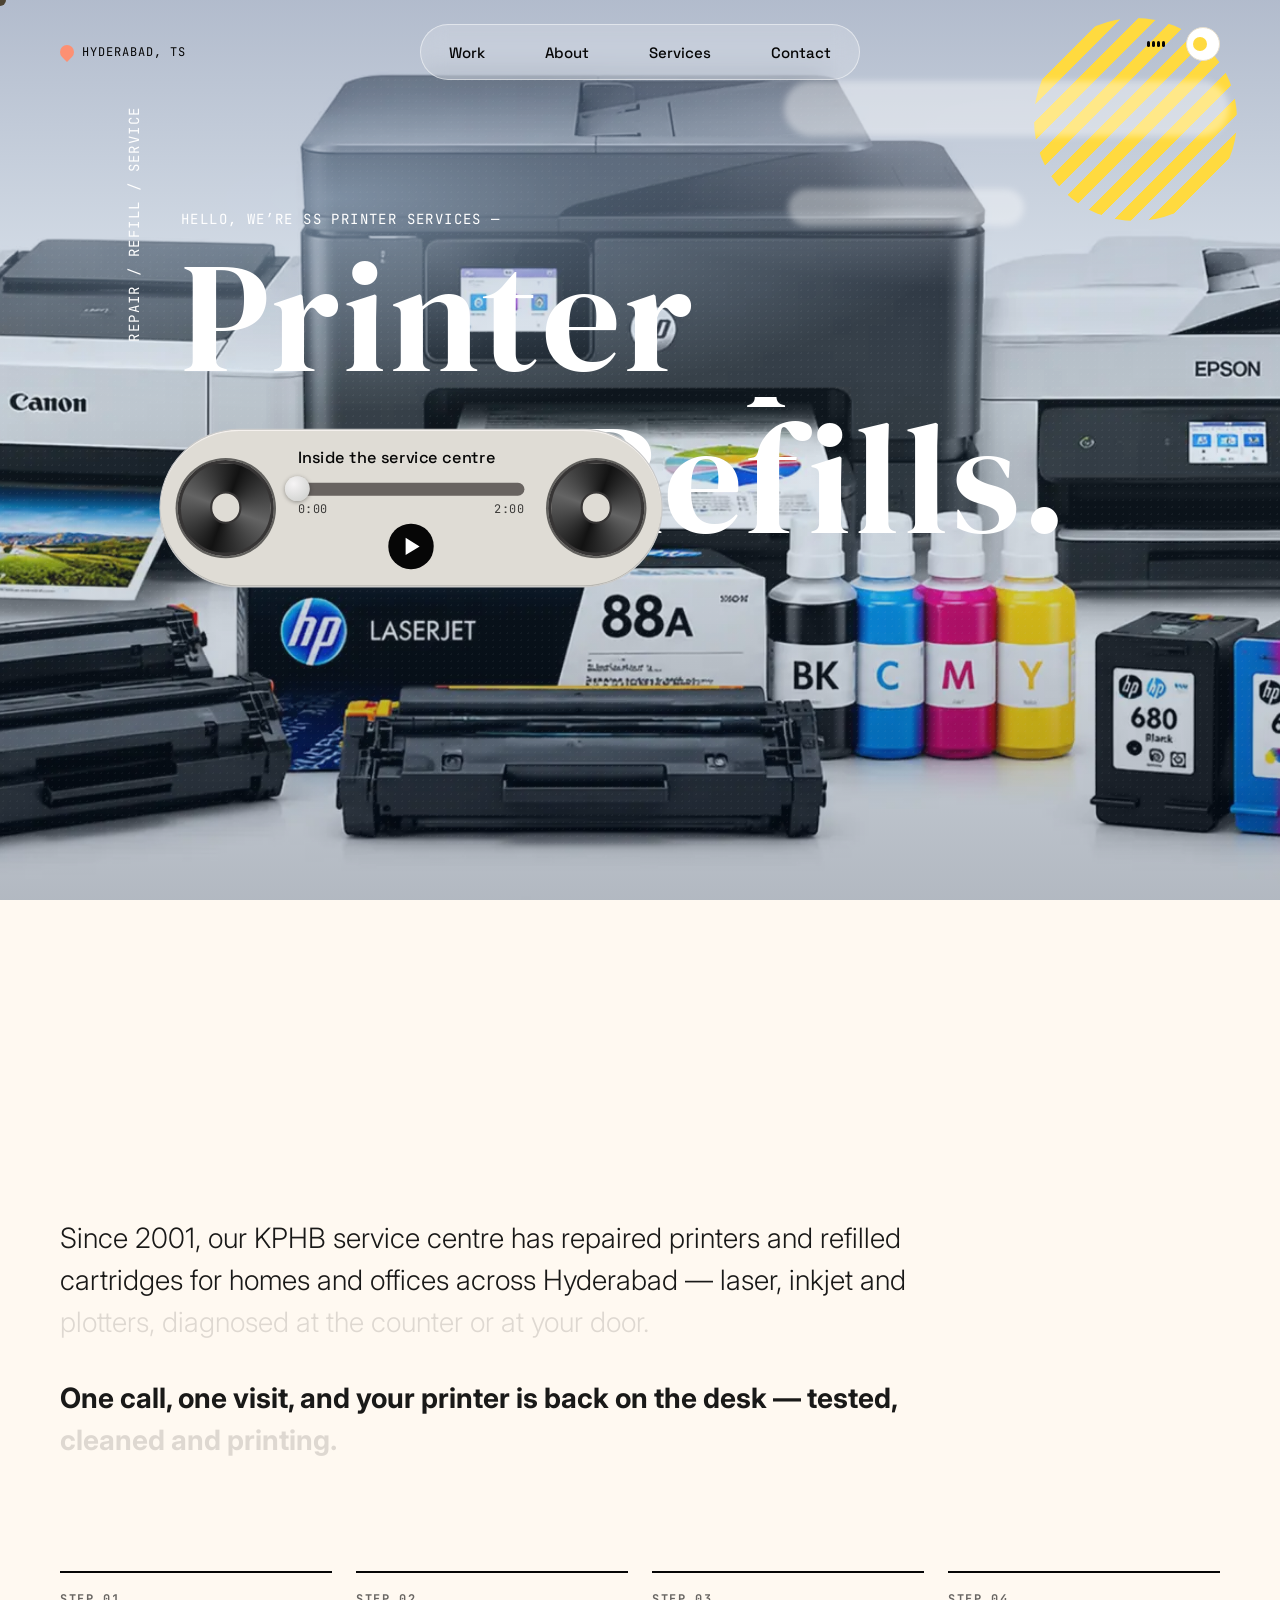
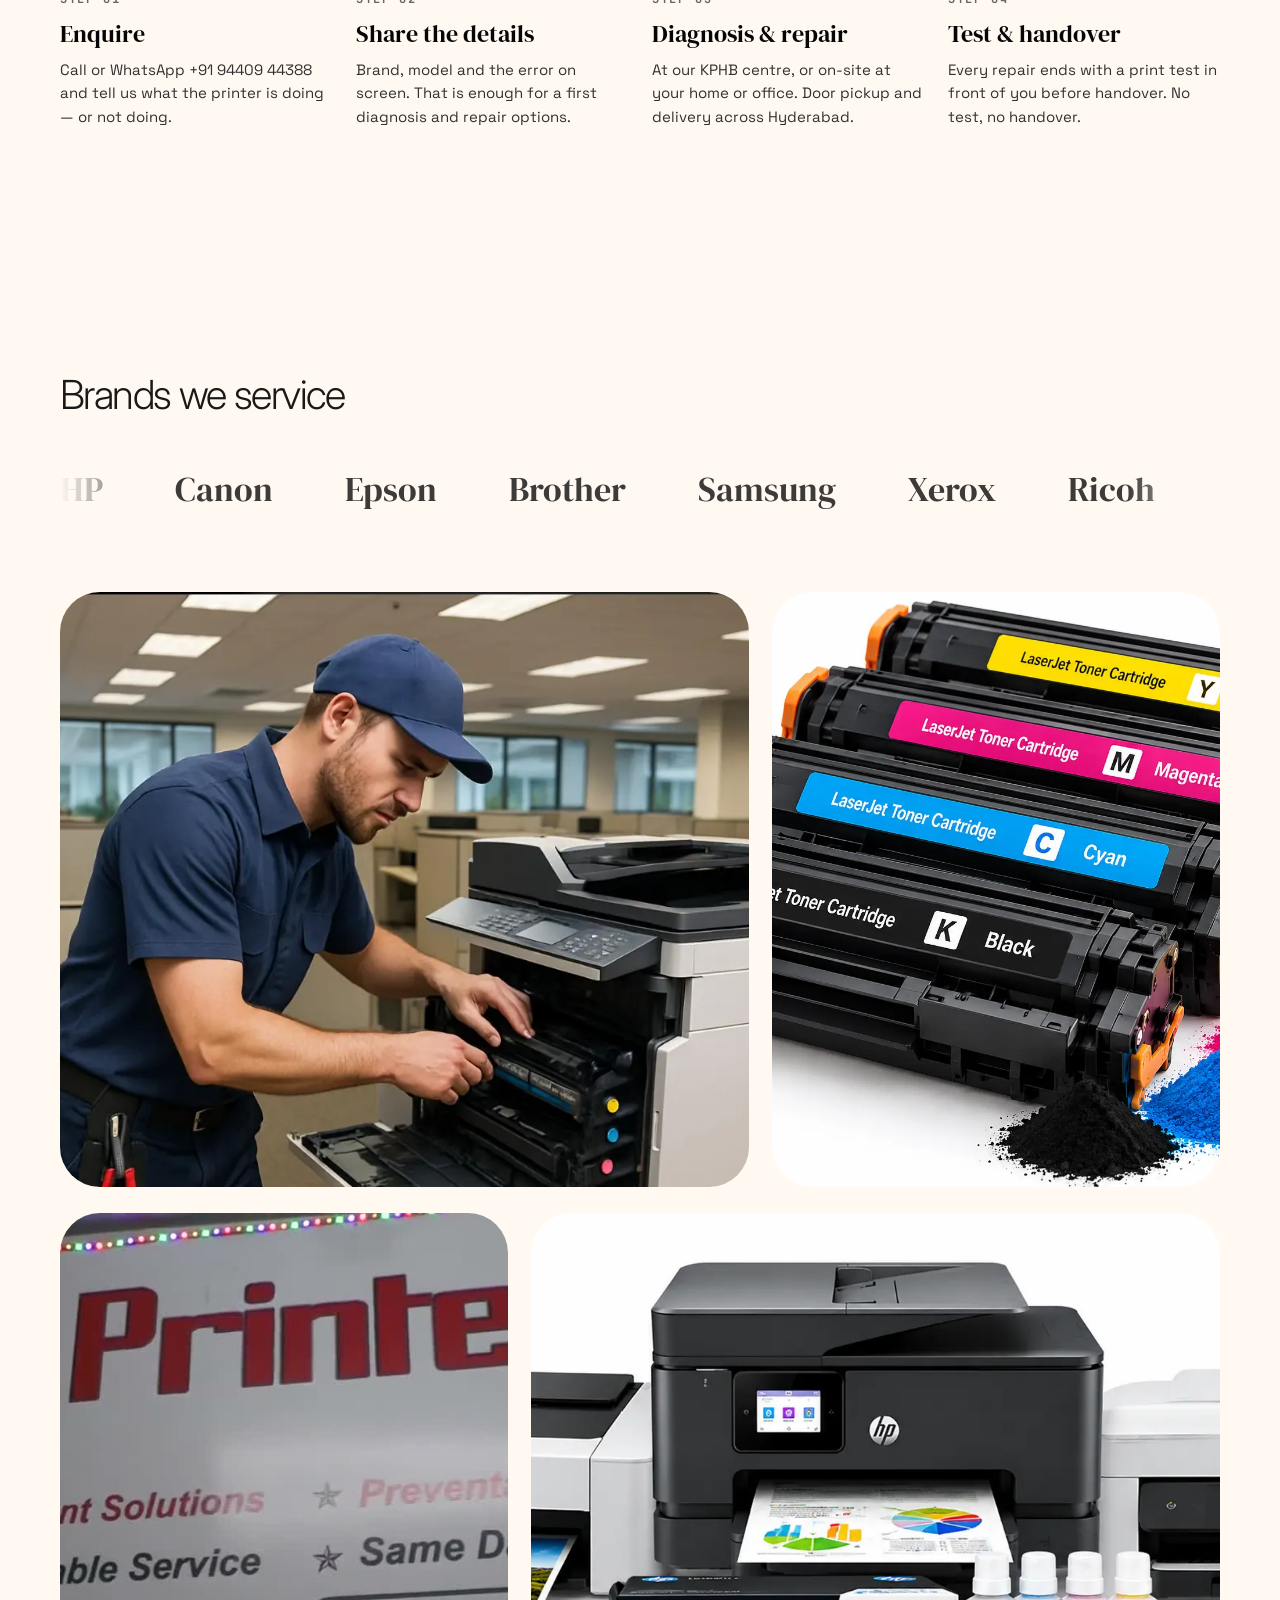
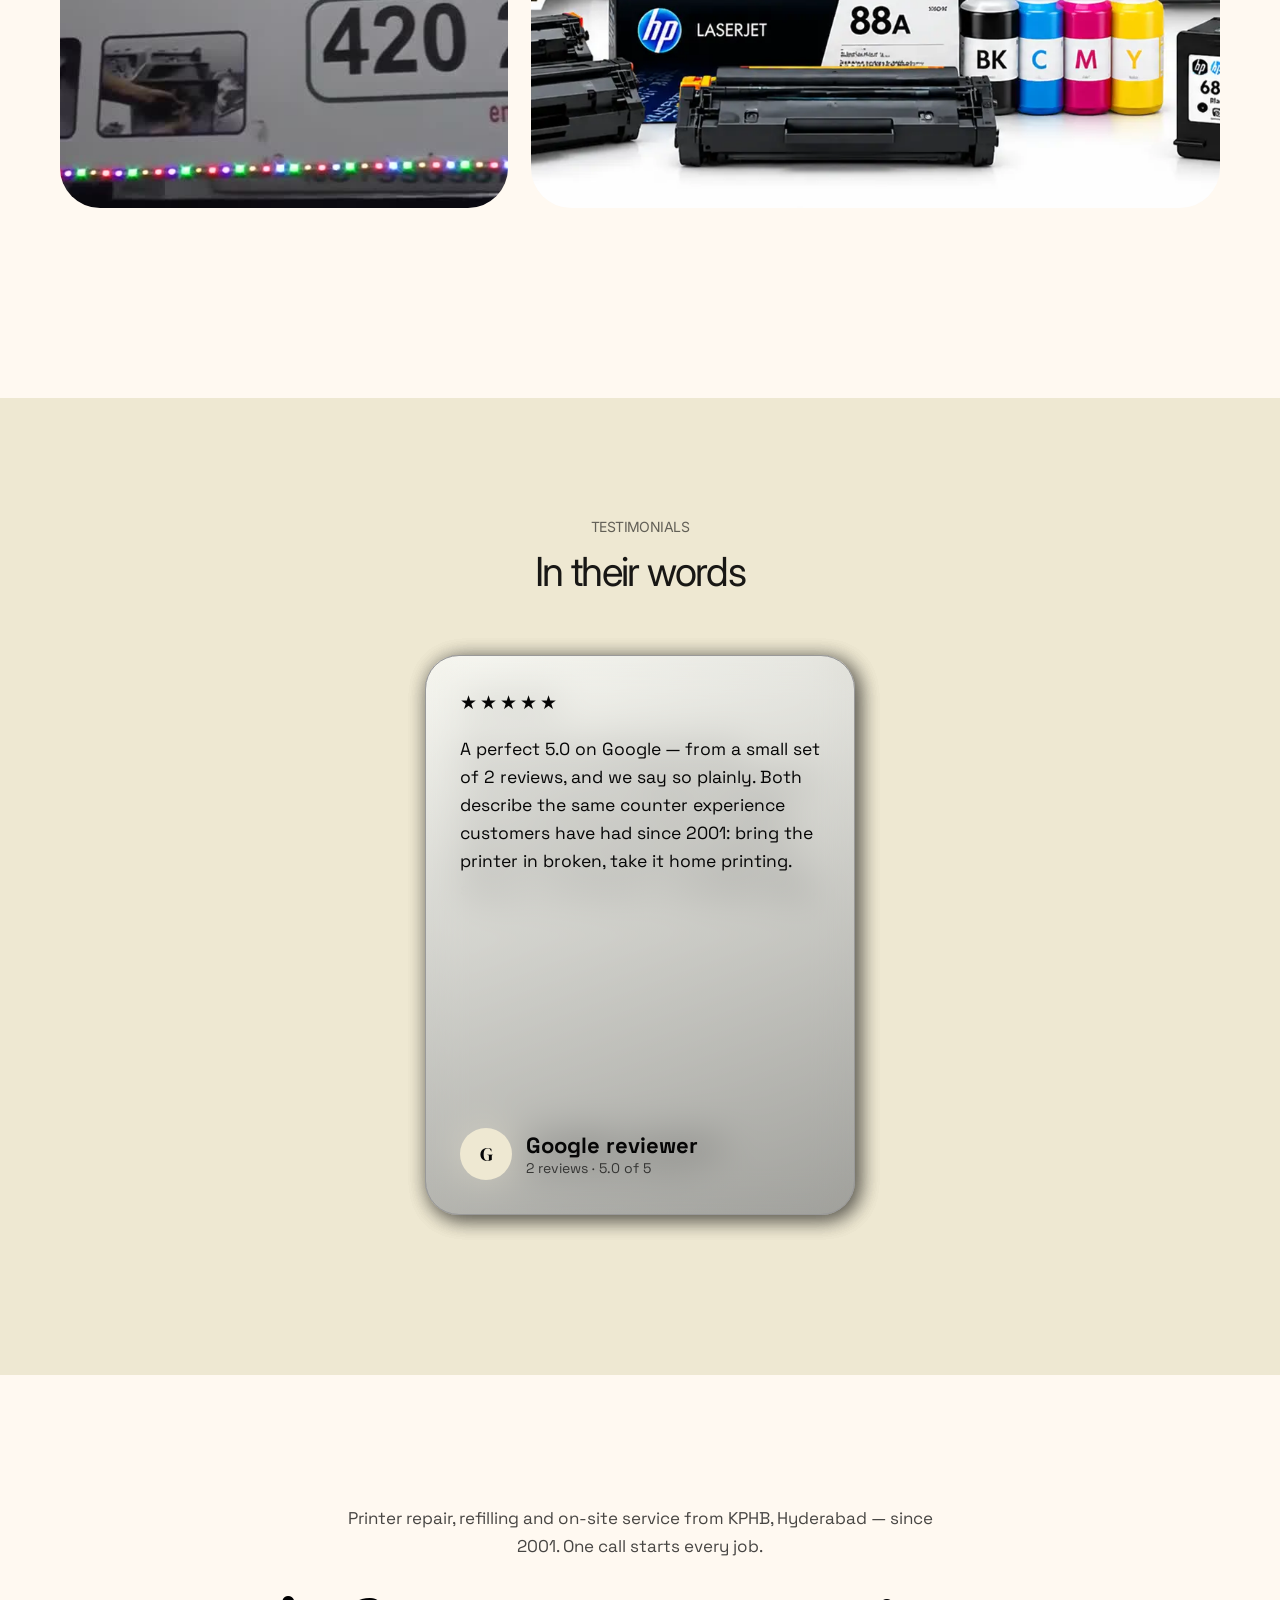
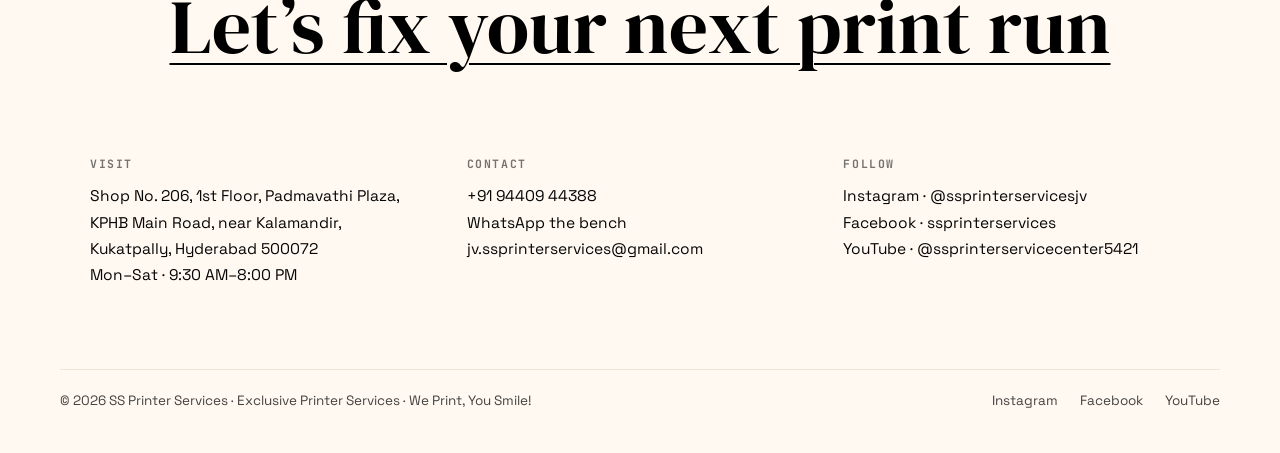
==== index.html @ 3250e681 "SS Printer Services — own-code rebuild (zainabkabira system, rethemed)" ====
<!DOCTYPE html>
<html lang="en">
<head>
<meta charset="UTF-8">
<meta name="viewport" content="width=device-width, initial-scale=1.0">
<title>SS Printer Services — Printer Repair &amp; Cartridge Refilling, Hyderabad</title>
<meta name="description" content="SS Printer Services — printer repair, on-site service and ink & toner cartridge refilling in KPHB, Kukatpally, Hyderabad since 2001. HP, Canon, Epson, Brother, Samsung, Xerox, Ricoh, Kyocera.">
<link rel="icon" href="data:image/svg+xml,%3Csvg xmlns='http://www.w3.org/2000/svg' viewBox='0 0 32 32'%3E%3Crect width='32' height='32' rx='7' fill='%23060606'/%3E%3Ctext x='16' y='22' font-size='15' text-anchor='middle' fill='%23fff9f1' font-family='Georgia'%3ESS%3C/text%3E%3C/svg%3E">
<link rel="preconnect" href="https://fonts.googleapis.com">
<link rel="preconnect" href="https://fonts.gstatic.com" crossorigin>
<link href="https://fonts.googleapis.com/css2?family=DM+Serif+Display:ital@0;1&family=Figtree:wght@300;400;500&family=Inter:wght@300;400;700&family=Roboto:wght@500;800&family=Lato:wght@300;400;700&family=Space+Grotesk:wght@300;400;500;700&family=JetBrains+Mono:wght@400;500;700&family=Playfair+Display:ital,wght@1,400..600&family=Darker+Grotesque:wght@700&family=Bitter:ital@1&display=swap" rel="stylesheet">
<link rel="stylesheet" href="css/site.css?v=1">
<script>
/* Route shim + theme pre-paint (own code, SPEC §1.2/§1.7) */
(function(){
  try{ if(localStorage.getItem('theme')==='night') document.documentElement.classList.add('pre-night'); }catch(e){}
  var P2H={'/about':'about','/playground':'playground','/services':'playground','/work/repair':'repair','/work/refilling':'refilling','/work/onsite':'onsite','/work/on-site-amc':'onsite','/work/spares':'spares'};
  window.route={
    map:P2H,
    token:function(){
      var p=location.pathname.replace(/\/ss-printer-services\/?/,'/').replace(/\/index\.html$/,'/').replace(/\/$/,'')||'/';
      if(P2H[p]) return P2H[p];
      if(/about\.html$/.test(p)) return 'about';
      if(/playground\.html$/.test(p)) return 'playground';
      if(/repair\.html$/.test(p)) return 'repair';
      if(/refilling\.html$/.test(p)) return 'refilling';
      if(/onsite\.html$/.test(p)) return 'onsite';
      if(/spares\.html$/.test(p)) return 'spares';
      var q=new URLSearchParams(location.search).get('view'); if(q&&['home','about','playground','repair','refilling','onsite','spares'].indexOf(q)>-1) return q;
      var h=location.hash.replace('#',''); if(h&&['about','playground','repair','refilling','onsite','spares'].indexOf(h)>-1) return h;
      return 'home';
    }
  };
  /* one scroll scheduler (SPEC §1.4) */
  var subs=[],reads=[],ticking=false,_y=0,_vh=0,_vw=0;
  function frame(){
    ticking=false; _y=window.scrollY; _vh=innerHeight; _vw=innerWidth;
    reads.forEach(function(f){try{f(_y,_vh,_vw)}catch(e){}});
    subs.forEach(function(f){try{f(_y,_vh,_vw)}catch(e){}});
  }
  window.Scroll={add:function(f){subs.push(f)},addRead:function(f){reads.push(f)},
    kick:function(){if(!ticking){ticking=true;requestAnimationFrame(frame)}},
    get y(){return _y},get vh(){return _vh},get vw(){return _vw}};
  addEventListener('scroll',window.Scroll.kick,{passive:true});
  addEventListener('resize',window.Scroll.kick);
})();
</script>
</head>
<body>
<script>if(document.documentElement.classList.contains('pre-night'))document.body.classList.add('night');</script>

<!-- Loader (SPEC §1.3) -->
<div id="page-loader" role="status" aria-label="Loading">
  <div>
    <div class="pl-stage" aria-hidden="true">
      <div class="pl-dots"><i></i><i></i><i></i><i></i><i></i><i></i><i></i><i></i><i></i></div>
      <div class="pl-pac"><i></i><i></i></div>
    </div>
    <div class="pl-line" id="pl-line">Warming up the print heads…</div>
  </div>
</div>

<!-- Route curtain (SPEC §1.2) -->
<div id="route-curtain" aria-hidden="true"><div class="rc-scrim"></div><div class="rc-pane top"></div><div class="rc-pane bottom"></div></div>

<div id="dot-cursor" aria-hidden="true"></div>

<!-- Nav (SPEC §1.7) -->
<header id="nav">
  <div class="nav-side"><span class="pin" aria-hidden="true"></span> Hyderabad, TS</div>
  <a class="nav-back" href="./" data-route="home">← All services</a>
  <nav class="nav-pill" id="nav-pill" aria-label="Main">
    <a class="nav-link" href="./" data-route="home">Work</a>
    <a class="nav-link" href="about.html" data-route="about">About</a>
    <a class="nav-link" href="playground.html" data-route="playground">Services</a>
    <span class="avail"><span class="avail-dot"></span> Open Mon–Sat</span>
    <a href="#contact" data-contact>Contact</a>
  </nav>
  <div class="nav-tools">
    <button class="wave-btn" id="wave-btn" aria-label="Play or pause the service centre audio">
      <span class="bars"><i></i><i></i><i></i><i></i></span>
    </button>
    <button class="theme-toggle" id="theme-toggle" aria-label="Toggle day and night mode"></button>
    <button class="burger" id="burger" aria-label="Open menu"><i></i><i></i><i></i></button>
  </div>
  <div class="mobile-menu">
    <a href="./" data-route="home">01&nbsp; Work</a>
    <a href="about.html" data-route="about">02&nbsp; About</a>
    <a href="playground.html" data-route="playground">03&nbsp; Services</a>
    <div class="mm-foot">Hyderabad, TS</div>
  </div>
</header>

<main id="home-view">
  <!-- HERO (SPEC §3.1) -->
  <section class="hero" id="hero">
    <img class="hero-shader-img" id="hero-img" src="assets/printer-collection.webp" alt="A collection of printers with ink and toner supplies at SS Printer Services" fetchpriority="high">
    <div class="hero-sky" aria-hidden="true"></div>
    <div class="hero-noise" aria-hidden="true"></div>
    <div class="hero-content" id="hero-content">
      <div class="hero-sun" aria-hidden="true"></div>
      <div class="hero-cloud c1" aria-hidden="true"></div>
      <div class="hero-cloud c2" aria-hidden="true"></div>
      <p class="hero-eyebrow">Hello, we&rsquo;re SS Printer Services —</p>
      <p class="hero-vlabel">Repair / Refill / Service</p>
      <h1 class="hero-h1"><span>Printer</span><br>
        <span class="roll" aria-label="repair, refills, setup, care"><span class="roll-track" id="roll-track"><span>Repair.</span><span>Refills.</span><span>Setup.</span><span>Care.</span><span>Repair.</span></span></span>
      </h1>
      <!-- Recorder / audio player (SPEC §3.1) -->
      <div class="recorder" id="recorder" role="group" aria-label="Audio: inside the service centre">
        <div class="rec-disk" aria-hidden="true"></div>
        <div class="rec-center">
          <div class="rec-title">Inside the service centre</div>
          <div class="rec-slider" id="rec-slider">
            <div class="rec-track"><div class="rec-fill" id="rec-fill"></div></div>
            <div class="rec-knob" id="rec-knob"></div>
          </div>
          <div class="rec-times"><span id="rec-cur">0:00</span><span id="rec-total">2:00</span></div>
          <button class="rec-play" id="rec-play" aria-label="Play audio"><span class="tri"></span><span class="pause"><i></i><i></i></span></button>
        </div>
        <div class="rec-disk" aria-hidden="true"></div>
      </div>
    </div>
  </section>

  <!-- STORY / PROJECTS (SPEC §3.1) -->
  <section class="projects" id="story">
    <div class="wrap">
      <div class="intro-copy" id="intro-copy">
        <p>Since 2001, our KPHB service centre has repaired printers and refilled cartridges for homes and offices across Hyderabad — laser, inkjet and plotters, diagnosed at the counter or at your door.</p>
        <p class="bold">One call, one visit, and your printer is back on the desk — tested, cleaned and printing.</p>
      </div>
      <div class="process">
        <div class="step reveal"><b>Step 01</b><h3>Enquire</h3><p>Call or WhatsApp +91 94409 44388 and tell us what the printer is doing — or not doing.</p></div>
        <div class="step reveal"><b>Step 02</b><h3>Share the details</h3><p>Brand, model and the error on screen. That is enough for a first diagnosis and repair options.</p></div>
        <div class="step reveal"><b>Step 03</b><h3>Diagnosis &amp; repair</h3><p>At our KPHB centre, or on-site at your home or office. Door pickup and delivery across Hyderabad.</p></div>
        <div class="step reveal"><b>Step 04</b><h3>Test &amp; handover</h3><p>Every repair ends with a print test in front of you before handover. No test, no handover.</p></div>
      </div>
    </div>
  </section>

  <!-- FEATURED WORK (SPEC §3.1) -->
  <section class="featured-work" id="work">
    <div class="wrap">
      <h2 class="featured-h reveal">Brands we service</h2>
      <div class="marquee" aria-label="Brands serviced: HP, Canon, Epson, Brother, Samsung, Xerox, Ricoh, Kyocera">
        <div class="marquee-track" id="marquee-track">
          <span>HP</span><span>Canon</span><span>Epson</span><span>Brother</span><span>Samsung</span><span>Xerox</span><span>Ricoh</span><span>Kyocera</span>
        </div>
      </div>
      <div class="tile-rows">
        <div class="tile-row" data-tile-row>
          <article class="tile tile-wide" tabindex="0" data-goto="repair" aria-label="Open the printer repair case study">
            <img src="assets/workbench-2.webp" alt="Printer repair workbench at SS Printer Services">
            <div class="tile-overlay"><h3>Repair</h3><p>Laser &amp; inkjet printer repair<br>At the centre or on-site</p></div>
          </article>
          <article class="tile tile-narrow" tabindex="0" data-goto="refilling" aria-label="Open the cartridge refilling case study">
            <img src="assets/toner-collection.webp" alt="CMYK laser toner cartridge collection">
            <div class="tile-overlay"><h3>Refilling</h3><p>Ink &amp; toner cartridge refilling<br>Cleaned, refilled, print-tested</p></div>
          </article>
        </div>
        <div class="tile-row" data-tile-row>
          <article class="tile tile-narrow" tabindex="0" data-goto="onsite" aria-label="Open the on-site and AMC case study">
            <video muted loop playsinline preload="none" poster="assets/service-centre-poster.jpg" data-src="assets/service-centre.mp4" aria-label="Inside the SS Printer service centre"></video>
            <div class="tile-overlay"><h3>On-Site &amp; AMC</h3><p>Doorstep repair &amp; maintenance<br>Homes and offices, Hyderabad</p></div>
          </article>
          <article class="tile tile-wide" tabindex="0" data-goto="spares" aria-label="Open the spares and consumables case study">
            <img src="assets/printer-collection.webp" alt="Printers with ink and toner supplies">
            <div class="tile-overlay"><h3>Spares</h3><p>Genuine spare parts &amp; consumables<br>Ink, toner and ribbon cartridges</p></div>
          </article>
        </div>
      </div>
    </div>
  </section>

  <!-- TESTIMONIALS (SPEC §3.1) -->
  <section class="testimonials" id="testimonials">
    <div class="t-head">
      <p class="t-eyebrow">Testimonials</p>
      <h2 class="t-heading">In their words</h2>
    </div>
    <div class="t-cards" id="t-cards">
      <article class="t-card">
        <div class="stars" aria-label="Rated 4.5 of 5 on JustDial">★★★★★</div>
        <blockquote>Rated 4.5 of 5 from 519 ratings on JustDial — the city&rsquo;s printer owners keep this counter busy. The themes repeat across hundreds of reviews: fast service, genuine work, and a reasonable price for the repair.</blockquote>
        <div class="who"><div class="avatar" aria-hidden="true">J</div><div><div class="t-name">JustDial customer</div><div class="t-role">519 ratings · 4.5 of 5</div></div></div>
      </article>
      <article class="t-card">
        <div class="stars" aria-label="Rated 5 of 5 on Google">★★★★★</div>
        <blockquote>A perfect 5.0 on Google — from a small set of 2 reviews, and we say so plainly. Both describe the same counter experience customers have had since 2001: bring the printer in broken, take it home printing.</blockquote>
        <div class="who"><div class="avatar" aria-hidden="true">G</div><div><div class="t-name">Google reviewer</div><div class="t-role">2 reviews · 5.0 of 5</div></div></div>
      </article>
      <article class="t-card">
        <div class="stars" aria-label="Review themes from JustDial">★★★★★</div>
        <blockquote>What reviewers praise: same-day turnaround, honest diagnosis before any part is changed, and refilled cartridges that are print-tested before handover. What a few flag: popular cartridges can sell out — call ahead on +91 94409 44388.</blockquote>
        <div class="who"><div class="avatar" aria-hidden="true">J</div><div><div class="t-name">JustDial customer</div><div class="t-role">Review themes · JustDial</div></div></div>
      </article>
    </div>
  </section>
</main>

<!-- ================= ABOUT VIEW (SPEC §3.2) ================= -->
<div id="about-view" class="view" hidden>
  <section class="about-intro">
    <div class="ai-inner">
      <div>
        <h1 class="ai-heading">A printer repair counter that Hyderabad has trusted since 2001.</h1>
        <p class="ai-body">SS Printer Services began in <strong>2001</strong>, when founder <strong>JV</strong> started repairing printers in Kukatpally. Twenty-six years on, the counter at Padmavathi Plaza still runs the same way: <strong>diagnose honestly, repair properly, print-test before handover.</strong></p>
        <p class="ai-body">Laser and inkjet printers, plotters, cartridge refilling, installation and annual maintenance — for homes, shops and offices across 35+ areas of Hyderabad.</p>
      </div>
      <div class="ai-photos" id="ai-photos">
        <figure class="polaroid pol-1"><img src="assets/product-1.webp" alt="Printer cartridge product at the SS Printer store" draggable="false"><figcaption>Ink &amp; toner</figcaption></figure>
        <figure class="polaroid pol-2"><img src="assets/workbench-1.webp" alt="Printer on the repair workbench" draggable="false"><figcaption>On the bench</figcaption></figure>
        <figure class="polaroid pol-3"><img src="assets/product-6.webp" alt="Cartridge refilling supplies" draggable="false"><figcaption>Refilling</figcaption></figure>
        <figure class="polaroid pol-4"><img src="assets/storefront.webp" alt="SS Printer Services storefront, KPHB" draggable="false"><figcaption>The KPHB store</figcaption></figure>
        <button class="pol-reset" id="pol-reset" aria-label="Reset photos">↺</button>
      </div>
    </div>
  </section>
  <section class="about-exp">
    <div class="ae-inner">
      <p class="ae-label">The practice, since 2001</p>
      <div class="exp-row">
        <div><h3>SS Printer Services</h3><div class="role">Founder JV — printer repair &amp; service centre</div></div>
        <div class="dates">2001 — Present · KPHB, Hyderabad</div>
        <ul>
          <li>Printer repair for HP, Canon, Epson, Brother, Samsung, Xerox, Ricoh and Kyocera.</li>
          <li>The business&rsquo;s own older pages count 75,000+ printers repaired since 2001 — their claim, kept as they state it.</li>
          <li>On-site and doorstep service with door pickup and delivery across Hyderabad.</li>
        </ul>
      </div>
      <div class="exp-row">
        <div><h3>Cartridge Refilling &amp; Consumables</h3><div class="role">Ink &amp; toner refilling — sister store</div></div>
        <div class="dates">KPHB Main Road</div>
        <ul><li>Every refill follows the full bench process: disassemble, clean, replace worn parts, refill, then a print test before the cartridge leaves the counter.</li></ul>
      </div>
      <div class="exp-row">
        <div><h3>On-Site &amp; AMC Support</h3><div class="role">Maintenance for homes &amp; offices</div></div>
        <div class="dates">35+ areas served</div>
        <ul><li>Installation and setup for new printers, maintenance visits, and annual support for offices that print every day — from KPHB and Hitech City to Secunderabad and Shamshabad.</li></ul>
      </div>
      <div class="exp-row">
        <div><h3>Genuine Spares &amp; Sales</h3><div class="role">Parts, consumables &amp; printer sales</div></div>
        <div class="dates">Enquiry only — no listed prices</div>
        <ul><li>Genuine spare parts, ink bottles, ink cartridges, toner cartridges and ribbon cartridges — twelve enquiry-only lines, priced at the counter, never invented online.</li></ul>
      </div>
      <div class="quote-block">
        <p class="q">&ldquo;We fix it. You print it.&rdquo;</p>
        <p class="by">— The counter promise, SS Printer Services</p>
      </div>
    </div>
  </section>
  <section class="about-fun">
    <div class="af-inner">
      <h2>Counter facts</h2>
      <div class="fact-grid">
        <div class="fact-card"><div class="num">1</div><h3>Since 2001</h3><p>Founded by JV, who still leads the bench with 26+ years of printer experience.</p></div>
        <div class="fact-card"><div class="num">2</div><h3>75,000+ printers</h3><p>Repaired since 2001, as claimed on the business&rsquo;s own older Epson service page.</p></div>
        <div class="fact-card"><div class="num">3</div><h3>8 brands serviced</h3><p>HP, Canon, Epson, Brother, Samsung, Xerox, Ricoh and Kyocera — plus plotters.</p></div>
        <div class="fact-card wide"><div class="num">4</div><h3>35+ areas served</h3><p>KPHB, Kukatpally, Hitech City, Madhapur, Gachibowli, Ameerpet, Kondapur, Secunderabad, Begumpet, Banjara Hills, Jubilee Hills, Miyapur, Nizampet, Manikonda, Uppal, Dilsukhnagar, LB Nagar, Kompally, Patancheru, Shamshabad and more.</p></div>
        <div class="fact-card"><img src="assets/workbench-4.webp" alt="Epson printer models serviced at the centre"><div class="num">5</div><h3>Epson, in depth</h3><p>L3110, L3150, L3250, L380, L5290, L6270, LQ-310, L14150, M3170 and L210 are regulars on this bench.</p></div>
        <div class="fact-card"><div class="num">6</div><h3>Print-tested, always</h3><p>Repairs and refills both end with a test print. It is the last step of every job ticket.</p></div>
        <div class="fact-card"><div class="num">7</div><h3>Pay your way</h3><p>Cash, UPI, net banking and cheque/DD accepted, per the business&rsquo;s JustDial listing.</p></div>
      </div>
    </div>
  </section>
</div>

<!-- ================= PLAYGROUND / SERVICES VIEW (SPEC §4) ================= -->
<div id="playground-view" class="view" hidden>
  <h1 class="sr-only">Services — printer repair and refilling by SS Printer Services</h1>
  <section class="pg-flow" id="pg-flow">
    <p class="pgf-lead">Every service below runs from the same KPHB counter — bring the printer in, or book a visit and the bench comes to you.</p>
    <div class="pgf-stage" id="pgf-stage">
      <div class="pgf-track" id="pgf-track"></div>
      <button class="pgf-arrow prev" id="pgf-prev" aria-label="Previous service">←</button>
      <button class="pgf-arrow next" id="pgf-next" aria-label="Next service">→</button>
    </div>
    <div class="pgf-cap" id="pgf-cap">
      <div class="idx" id="cap-idx">01 / 08</div>
      <h2 id="cap-title"></h2>
      <div class="tags" id="cap-tags"></div>
      <p id="cap-desc"></p>
    </div>
  </section>
  <section class="playground-bricks">
    <div class="pg-intro">
      <h2>All services, one counter</h2>
      <p>Eight services, one phone number. Every job — a paper jam, a faded refill, a plotter down at a site office — starts the same way: call +91 94409 44388, share the brand, model and error, and we take it from there.</p>
    </div>
    <div class="pg-grid" id="pg-grid"></div>
  </section>
</div>

<!-- Lightbox (SPEC §4.2) -->
<div class="pgf-lightbox" id="pgf-lightbox" role="dialog" aria-modal="true" aria-label="Service detail">
  <button class="lb-close" id="lb-close" aria-label="Close">✕</button>
  <div class="lb-stage" id="lb-stage"></div>
  <div class="lb-info">
    <div class="idx" id="lb-idx">01 / 08</div>
    <h3 id="lb-title"></h3>
    <p id="lb-desc"></p>
  </div>
  <button class="lb-nav prev" id="lb-prev" aria-label="Previous">←</button>
  <button class="lb-nav next" id="lb-next" aria-label="Next">→</button>
</div>

<!-- ================= CASE STUDY: REPAIR ================= -->
<div id="repair-view" class="view" hidden>
<article class="cs-page" data-cs>
  <section class="cs-band cream cs-hero" data-pager-nav="dark">
    <div class="cs-wrap">
      <div class="cs-hero-grid">
        <div>
          <h1 class="cs-hero-h">Repair</h1>
          <p class="cs-tagline">Dead printer in, printing printer out.</p>
          <p class="cs-hero-intro">Laser, inkjet and dot-matrix printers repaired at the KPHB bench — paper jams, print quality faults, board and sensor failures, and the errors that stop a workday cold.</p>
        </div>
        <div class="cs-hero-side"><dl class="cs-meta">
            <dt>Service</dt><dd>Printer repair</dd>
            <dt>For</dt><dd>Homes, shops &amp; offices</dd>
            <dt>Since</dt><dd>2001 · Founder JV</dd>
            <dt>Coverage</dt><dd>Centre + on-site, Hyderabad</dd>
          </dl></div>
      </div>
    </div>
    <div class="cs-hero-mock"><img src="assets/workbench-1.webp" alt="Repair workbench at SS Printer Services"></div>
  </section>
  <section class="cs-band cream cs-ledger">
    <div class="cs-wrap"><div class="cs-ledger-head">
      <div><div class="cs-ledger-num">01</div></div>
      <div>
        <p class="cs-ledger-eye">The problem</p>
        <h2 class="cs-ledger-h">A stopped printer <i>stops everything</i> around it</h2>
        <p class="cs-p">Invoices wait. Labels wait. Exam papers, delivery challans and site drawings wait. Most faults we see are mechanical or consumable — pickup rollers, fusers, clogged heads, tired cartridges — and most are diagnosed the same day they arrive at the counter.</p>
        <p class="cs-p">Share the brand, model and the error on the display when you call. That one message lets the bench prepare parts before your printer even reaches KPHB.</p>
      </div>
    </div>
    <div class="cs-cols"><img src="assets/workbench-3.webp" alt="Diagnosis at the bench"><img src="assets/workbench-4.webp" alt="Epson printers queued for service"></div>
    </div>
  </section>
  <section class="cs-band cream cs-quote">
    <div class="cs-wrap"><p>&ldquo;We fix it. You print it.&rdquo;</p><p class="attr">The counter promise — since 2001</p></div>
  </section>
  <section class="cs-band dark cs-ledger">
    <div class="cs-wrap"><div class="cs-ledger-head">
      <div><div class="cs-ledger-num">02</div></div>
      <div>
        <p class="cs-ledger-eye">The bench way</p>
        <h2 class="cs-ledger-h">Diagnose first, <i>change parts second</i></h2>
        <p class="cs-p">Every repair starts with diagnosis and repair options — what failed, what it takes to fix, and what can wait. Genuine spare parts are fitted where a part has truly failed, and the old part is shown at handover.</p>
        <div class="cs-note"><div class="nl">Bench note</div><p>The business&rsquo;s own older pages count 75,000+ printers repaired since 2001. We keep that number exactly as they state it — it is their claim, and twenty-four years of queues at one counter is how it was earned.</p></div>
      </div>
    </div></div>
  </section>
  <section class="cs-band cream cs-ledger">
    <div class="cs-wrap">
      <p class="cs-ledger-eye">How a repair runs</p>
      <h2 class="cs-ledger-h">Four steps, <i>every time</i></h2>
      <div class="cs-steps">
        <div class="cs-step-card"><b>Step 01</b><h4>Enquire</h4><p>Call or WhatsApp +91 94409 44388.</p></div>
        <div class="cs-step-card"><b>Step 02</b><h4>Share brand, model, error</h4><p>The three details that start every diagnosis.</p></div>
        <div class="cs-step-card"><b>Step 03</b><h4>Diagnosis &amp; repair</h4><p>At the KPHB centre, on-site, or by door pickup and delivery.</p></div>
        <div class="cs-step-card"><b>Step 04</b><h4>Test &amp; handover</h4><p>A print test in front of you closes the job.</p></div>
      </div>
      <div class="cs-stats">
        <div class="cs-stat"><b>2001</b><span>Repairing printers in Hyderabad since</span></div>
        <div class="cs-stat"><b>8</b><span>Brands serviced — HP, Canon, Epson, Brother, Samsung, Xerox, Ricoh, Kyocera</span></div>
        <div class="cs-stat"><b>35+</b><span>Areas covered for on-site visits and delivery</span></div>
      </div>
    </div>
  </section>
  <section class="cs-band cream cs-closing">
    <div class="cs-wrap"><h2>Printer down? Bring it to the counter that has fixed them since 2001.</h2><p>Shop No. 206, Padmavathi Plaza, KPHB Main Road — Mon–Sat, 9:30 AM–8:00 PM.</p><a class="cta" href="https://wa.me/919440944388" target="_blank" rel="noopener">WhatsApp the bench</a></div>
  </section>
  <section class="cs-band dark cs-readnext" data-readnext data-next="refilling">
    <div class="cs-wrap">
      <div class="rn-copy">
        <p class="rn-kicker">Read next</p>
        <a class="rn-title" href="work/refilling.html" data-route="refilling">Refilling</a>
        <p class="rn-desc">Ink and toner cartridges disassembled, cleaned, refilled and print-tested — the full bench process.</p>
        <div class="rn-bar"><i></i></div>
      </div>
      <a class="rn-card" href="work/refilling.html" data-route="refilling"><img src="assets/toner-collection.webp" alt="Toner cartridge collection"></a>
    </div>
  </section>
</article>
</div>

<!-- ================= CASE STUDY: REFILLING ================= -->
<div id="refilling-view" class="view" hidden>
<article class="cs-page" data-cs>
  <section class="cs-band cream cs-hero" data-pager-nav="dark">
    <div class="cs-wrap">
      <div class="cs-hero-grid">
        <div>
          <h1 class="cs-hero-h">Refilling</h1>
          <p class="cs-tagline">Faded cartridge in, full-density prints out.</p>
          <p class="cs-hero-intro">Ink and toner cartridge refilling done as a bench process, not a top-up — every cartridge is opened, cleaned and tested before it goes back into your printer.</p>
        </div>
        <div class="cs-hero-side"><dl class="cs-meta">
            <dt>Service</dt><dd>Cartridge refilling</dd>
            <dt>For</dt><dd>Ink &amp; toner cartridges</dd>
            <dt>Process</dt><dd>5-step bench refill</dd>
            <dt>Coverage</dt><dd>KPHB centre + sister store</dd>
          </dl></div>
      </div>
    </div>
    <div class="cs-hero-mock"><img src="assets/product-6.webp" alt="Cartridges and refilling supplies"></div>
  </section>
  <section class="cs-band cream cs-ledger">
    <div class="cs-wrap"><div class="cs-ledger-head">
      <div><div class="cs-ledger-num">01</div></div>
      <div>
        <p class="cs-ledger-eye">The problem</p>
        <h2 class="cs-ledger-h">A cheap top-up <i>costs more</i> than a refill</h2>
        <p class="cs-p">A cartridge refilled without cleaning carries old toner, worn blades and tired seals into the next cycle — streaks, leaks and grey backgrounds follow. The fix is not more toner; it is the full process, in the right order.</p>
      </div>
    </div></div>
  </section>
  <section class="cs-band dark cs-ledger">
    <div class="cs-wrap">
      <p class="cs-ledger-eye">The refill process</p>
      <h2 class="cs-ledger-h">Five steps, <i>in order</i></h2>
      <div class="cs-steps">
        <div class="cs-step-card"><b>Step 01</b><h4>Disassemble</h4><p>The cartridge is opened up, not just uncorked.</p></div>
        <div class="cs-step-card"><b>Step 02</b><h4>Clean</h4><p>Residual toner and ink are cleaned out fully.</p></div>
        <div class="cs-step-card"><b>Step 03</b><h4>Replace worn parts</h4><p>Worn components are swapped before fresh toner goes in.</p></div>
        <div class="cs-step-card"><b>Step 04</b><h4>Refill</h4><p>Filled with the correct ink or toner for the cartridge.</p></div>
        <div class="cs-step-card"><b>Step 05</b><h4>Print test</h4><p>A test page proves density and cleanliness before handover.</p></div>
      </div>
    </div>
  </section>
  <section class="cs-band cream cs-quote">
    <div class="cs-wrap"><p>&ldquo;We print, you smile!&rdquo;</p><p class="attr">The refilling counter&rsquo;s own line</p></div>
  </section>
  <section class="cs-band cream cs-ledger">
    <div class="cs-wrap"><div class="cs-ledger-head">
      <div><div class="cs-ledger-num">02</div></div>
      <div>
        <p class="cs-ledger-eye">The outcome</p>
        <h2 class="cs-ledger-h">Tested before <i>it leaves the counter</i></h2>
        <p class="cs-p">No cartridge leaves on a promise. The print test is part of the service — if the test page is not clean, the cartridge goes back on the bench, not into your bag. Popular cartridges can sell out at busy times, reviewers note — a quick call ahead reserves yours.</p>
        <div class="cs-stats">
          <div class="cs-stat"><b>5</b><span>Steps in every refill — never a bare top-up</span></div>
          <div class="cs-stat"><b>2</b><span>Counters — KPHB centre and the refills sister store</span></div>
          <div class="cs-stat"><b>100%</b><span>Of refills print-tested before handover</span></div>
        </div>
      </div>
    </div></div>
  </section>
  <section class="cs-band cream cs-closing">
    <div class="cs-wrap"><h2>Prints fading? The cartridge is asking for the full process.</h2><p>Drop it at Padmavathi Plaza, KPHB — Mon–Sat, 9:30 AM–8:00 PM.</p><a class="cta" href="tel:+919440944388">Call +91 94409 44388</a></div>
  </section>
  <section class="cs-band dark cs-readnext" data-readnext data-next="onsite">
    <div class="cs-wrap">
      <div class="rn-copy">
        <p class="rn-kicker">Read next</p>
        <a class="rn-title" href="work/onsite.html" data-route="onsite">On-Site &amp; AMC</a>
        <p class="rn-desc">Doorstep repair, installation and annual maintenance for homes and offices across 35+ areas.</p>
        <div class="rn-bar"><i></i></div>
      </div>
      <a class="rn-card" href="work/onsite.html" data-route="onsite"><img src="assets/service-centre-poster.jpg" alt="Inside the service centre"></a>
    </div>
  </section>
</article>
</div>

<!-- ================= CASE STUDY: ON-SITE & AMC ================= -->
<div id="onsite-view" class="view" hidden>
<article class="cs-page" data-cs>
  <section class="cs-band cream cs-hero" data-pager-nav="dark">
    <div class="cs-wrap">
      <div class="cs-hero-grid">
        <div>
          <h1 class="cs-hero-h">On-Site &amp; AMC</h1>
          <p class="cs-tagline">The bench, at your door.</p>
          <p class="cs-hero-intro">Doorstep printer repair, new-printer installation and setup, and maintenance support for offices that cannot afford a silent printer — across 35+ areas of Hyderabad.</p>
        </div>
        <div class="cs-hero-side"><dl class="cs-meta">
            <dt>Service</dt><dd>On-site repair &amp; AMC</dd>
            <dt>For</dt><dd>Homes &amp; offices</dd>
            <dt>Coverage</dt><dd>35+ areas, Hyderabad</dd>
            <dt>Extras</dt><dd>Door pickup &amp; delivery</dd>
          </dl></div>
      </div>
    </div>
    <div class="cs-hero-mock"><video muted loop playsinline autoplay poster="assets/service-centre-poster.jpg" src="assets/service-centre.mp4" aria-label="Inside the SS Printer service centre"></video></div>
  </section>
  <section class="cs-band cream cs-ledger">
    <div class="cs-wrap"><div class="cs-ledger-head">
      <div><div class="cs-ledger-num">01</div></div>
      <div>
        <p class="cs-ledger-eye">The problem</p>
        <h2 class="cs-ledger-h">Big printers <i>don&rsquo;t travel</i> — so we do</h2>
        <p class="cs-p">Plotters, office workgroup printers and networked machines are not counter items. On-site service brings diagnosis to the machine: most faults are fixed where the printer stands, and door pickup and delivery covers the ones that truly need the bench.</p>
      </div>
    </div></div>
  </section>
  <section class="cs-band dark cs-ledger">
    <div class="cs-wrap">
      <p class="cs-ledger-eye">The impact</p>
      <h2 class="cs-ledger-h">One number <i>for every printer</i> you own</h2>
      <div class="cs-stats">
        <div class="cs-stat"><b>35+</b><span>Areas served across Hyderabad and Secunderabad</span></div>
        <div class="cs-stat"><b>1</b><span>Call — +91 94409 44388 — for repair, install or AMC</span></div>
        <div class="cs-stat"><b>6</b><span>Days a week — Monday to Saturday, 9:30 AM–8:00 PM</span></div>
      </div>
      <div class="cs-note"><div class="nl">Installation &amp; setup</div><p>New printer on the network, drivers on every desk, test page from each machine — setup is finished only when the whole office can print, not when the box is open.</p></div>
    </div>
  </section>
  <section class="cs-band cream cs-ledger">
    <div class="cs-wrap">
      <p class="cs-ledger-eye">Where we go</p>
      <h2 class="cs-ledger-h">KPHB to <i>Shamshabad</i></h2>
      <p class="cs-p">KPHB, Kukatpally, Hitech City, Madhapur, Gachibowli, Ameerpet, Kondapur, Secunderabad, Begumpet, Banjara Hills, Jubilee Hills, Miyapur, Nizampet, Manikonda, Uppal, Dilsukhnagar, LB Nagar, Kompally, Patancheru and Shamshabad — and the neighbourhoods between them.</p>
      <div class="cs-cols"><img src="assets/storefront.webp" alt="SS Printer Services storefront, KPHB"><img src="assets/printer-collection.webp" alt="Printers serviced on-site and at the centre"></div>
    </div>
  </section>
  <section class="cs-band cream cs-closing">
    <div class="cs-wrap"><h2>Book the visit before the printer stops the office.</h2><p>On-site repair, installation and AMC — one call covers all of it.</p><a class="cta" href="https://wa.me/919440944388" target="_blank" rel="noopener">WhatsApp +91 94409 44388</a></div>
  </section>
  <section class="cs-band dark cs-readnext" data-readnext data-next="spares">
    <div class="cs-wrap">
      <div class="rn-copy">
        <p class="rn-kicker">Read next</p>
        <a class="rn-title" href="work/spares.html" data-route="spares">Spares</a>
        <p class="rn-desc">Genuine spare parts and the consumables shelf — ink, toner and ribbon cartridges, enquiry only.</p>
        <div class="rn-bar"><i></i></div>
      </div>
      <a class="rn-card" href="work/spares.html" data-route="spares"><img src="assets/printer-collection.webp" alt="Printers with ink and toner supplies"></a>
    </div>
  </section>
</article>
</div>

<!-- ================= CASE STUDY: SPARES & CONSUMABLES ================= -->
<div id="spares-view" class="view" hidden>
<article class="cs-page" data-cs>
  <section class="cs-band cream cs-hero" data-pager-nav="dark">
    <div class="cs-wrap">
      <div class="cs-hero-grid">
        <div>
          <h1 class="cs-hero-h">Spares</h1>
          <p class="cs-tagline">The right part, the right cartridge.</p>
          <p class="cs-hero-intro">Genuine spare parts and consumables for the printers we service — plus printer sales, all enquiry-based at the counter. We publish no prices, because the right part depends on your exact model.</p>
        </div>
        <div class="cs-hero-side"><dl class="cs-meta">
            <dt>Service</dt><dd>Spares &amp; consumables</dd>
            <dt>Lines</dt><dd>12 enquiry-only products</dd>
            <dt>Prices</dt><dd>At the counter — none listed</dd>
            <dt>Coverage</dt><dd>KPHB store + delivery</dd>
          </dl></div>
      </div>
    </div>
    <div class="cs-hero-mock"><img src="assets/toner-collection.webp" alt="CMYK laser toner cartridge collection"></div>
  </section>
  <section class="cs-band dark cs-ledger">
    <div class="cs-wrap"><div class="cs-ledger-head">
      <div><div class="cs-ledger-num">01</div></div>
      <div>
        <p class="cs-ledger-eye">My core work</p>
        <h2 class="cs-ledger-h">Parts that <i>match the model</i>, not the shelf</h2>
        <p class="cs-p">The products page lists twelve enquiry-only lines: ink bottles, ink cartridges, toner cartridges and ribbon cartridges. Enquiry-only is deliberate — a cartridge bought by name alone is the most common wrong purchase we see, and a two-minute call prevents it.</p>
        <div class="cs-cols"><img src="assets/product-3.webp" alt="Ink and toner products"><img src="assets/product-8.webp" alt="Cartridge products at the store"></div>
      </div>
    </div></div>
  </section>
  <section class="cs-band cream cs-ledger">
    <div class="cs-wrap"><div class="cs-ledger-head">
      <div><div class="cs-ledger-num">02</div></div>
      <div>
        <p class="cs-ledger-eye">The outcome</p>
        <h2 class="cs-ledger-h">Genuine parts, <i>fitted or supplied</i></h2>
        <p class="cs-p">Spares are supplied over the counter or fitted by the bench as part of a repair — either way the part is matched to brand and model first, including the Epson bench regulars: L3110, L3150, L3250, L380, L5290, L6270, LQ-310, L14150, M3170 and L210.</p>
        <div class="cs-stats">
          <div class="cs-stat"><b>12</b><span>Enquiry-only product lines — ink, toner, ribbon</span></div>
          <div class="cs-stat"><b>8</b><span>Brands covered for parts and consumables</span></div>
          <div class="cs-stat"><b>0</b><span>Prices invented online — the counter quotes the real one</span></div>
        </div>
      </div>
    </div></div>
  </section>
  <section class="cs-band cream cs-closing">
    <div class="cs-wrap"><h2>Need a part? Ask with the model name ready.</h2><p>One call confirms the right cartridge or spare — and whether it is on the shelf today.</p><a class="cta" href="tel:+919440944388">Call +91 94409 44388</a></div>
  </section>
  <section class="cs-band dark cs-readnext" data-readnext data-next="repair">
    <div class="cs-wrap">
      <div class="rn-copy">
        <p class="rn-kicker">Read next</p>
        <a class="rn-title" href="work/repair.html" data-route="repair">Repair</a>
        <p class="rn-desc">Laser and inkjet repair at the KPHB bench — diagnose first, change parts second, test before handover.</p>
        <div class="rn-bar"><i></i></div>
      </div>
      <a class="rn-card" href="work/repair.html" data-route="repair"><img src="assets/workbench-2.webp" alt="Printer on the repair bench"></a>
    </div>
  </section>
</article>
</div>

<!-- Case-study pager (SPEC §1.5) -->
<nav class="cs-pager" id="cs-pager" aria-label="Case study sections"><div class="cs-pg-pill" id="cs-pg-pill"><span class="n"></span><span class="rule"></span><span class="t"></span></div></nav>

<!-- ================= FOOTER (SPEC §1.7) ================= -->
<footer class="site-footer" id="contact">
  <p class="ft-sub">Printer repair, refilling and on-site service from KPHB, Hyderabad — since 2001. One call starts every job.</p>
  <button class="ft-head" data-contact>Let&rsquo;s fix your next print run</button>
  <div class="ft-grid">
    <div>
      <h4>Visit</h4>
      <p>Shop No. 206, 1st Floor, Padmavathi Plaza,<br>KPHB Main Road, near Kalamandir,<br>Kukatpally, Hyderabad 500072</p>
      <p>Mon–Sat · 9:30 AM–8:00 PM</p>
    </div>
    <div>
      <h4>Contact</h4>
      <a href="tel:+919440944388">+91 94409 44388</a>
      <a href="https://wa.me/919440944388" target="_blank" rel="noopener">WhatsApp the bench</a>
      <a href="mailto:jv.ssprinterservices@gmail.com">jv.ssprinterservices@gmail.com</a>
    </div>
    <div>
      <h4>Follow</h4>
      <a href="https://www.instagram.com/ssprinterservicesjv" target="_blank" rel="noopener">Instagram · @ssprinterservicesjv</a>
      <a href="https://www.facebook.com/ssprinterservices" target="_blank" rel="noopener">Facebook · ssprinterservices</a>
      <a href="https://www.youtube.com/@ssprinterservicecenter5421" target="_blank" rel="noopener">YouTube · @ssprinterservicecenter5421</a>
    </div>
  </div>
  <div class="ft-credit">
    <span>© 2026 SS Printer Services · Exclusive Printer Services · We Print, You Smile!</span>
    <nav><a href="https://www.instagram.com/ssprinterservicesjv" target="_blank" rel="noopener">Instagram</a><a href="https://www.facebook.com/ssprinterservices" target="_blank" rel="noopener">Facebook</a><a href="https://www.youtube.com/@ssprinterservicecenter5421" target="_blank" rel="noopener">YouTube</a></nav>
  </div>
</footer>

<!-- Contact drawer -->
<div class="drawer" id="contact-drawer" role="dialog" aria-modal="true" aria-label="Contact SS Printer Services">
  <div class="scrim" data-close-drawer></div>
  <div class="panel">
    <button class="close" data-close-drawer aria-label="Close">✕</button>
    <h2>Book a repair</h2>
    <p>Tell us the brand, model and error — the form opens your email app addressed to the service centre.</p>
    <form id="contact-form">
      <label for="cf-name">Your name</label>
      <input id="cf-name" name="name" required autocomplete="name">
      <label for="cf-phone">Phone</label>
      <input id="cf-phone" name="phone" type="tel" autocomplete="tel">
      <label for="cf-printer">Printer brand &amp; model</label>
      <input id="cf-printer" name="printer" placeholder="e.g. Epson L3250">
      <label for="cf-msg">What is it doing?</label>
      <textarea id="cf-msg" name="message" rows="4"></textarea>
      <button class="send" type="submit">Send enquiry</button>
    </form>
    <p class="alt">Faster: <a href="https://wa.me/919440944388" target="_blank" rel="noopener">WhatsApp +91 94409 44388</a><br>or call <a href="tel:+919440944388">+91 94409 44388</a></p>
  </div>
</div>

<audio id="audio" preload="none"><source src="assets/store-tour.mp3" type="audio/mpeg"></audio>
<script src="js/site.js?v=1" defer></script>
</body>
</html>
---- css/site.css ----
/* SS Printer Services — own-code build. Token values transcribed from forensic SPEC §2. */
:root{
  --c-cream:#fff9f1; --c-cream-2:#fff9e9; --c-sand:#eee8d2; --c-ink:#060606;
  --c-black:#000000; --c-white:#ffffff; --c-gold:#ffda3f; --c-coral:#fc9073;
  --c-night:#0a0a0f; --c-navy:#111c36; --c-navy-1:#1f3b6d; --c-navy-2:#031835;
  --c-blue-start:rgba(113,183,244,1); --c-blue-end:rgba(87,136,179,1);
  --c-toggle-navy:#0c1b42; --c-border-dark:#343434;
  --bg-base:#fff9f1; --surface-raised:#eee8d2; --text-heading:#000000;
  --text-title:rgba(0,0,0,0.9); --text-eyebrow:rgba(0,0,0,0.5); --text-contrast:#000000;
  --nav-scrolled:#060606; --overlay-scrim:rgba(255,249,241,0.7);
  --hero-from:rgba(113,183,244,1); --hero-to:rgba(87,136,179,1);
  --toggle-track:#ffffff; --toggle-border:#e7dfcd; --toggle-knob:#ffda3f;
  --focus-ring:#060606; --trail-stroke:#000000;
  --cs-cream:#fff9f1; --cs-black:#000; --cs-ink:#0b0b0b; --cs-coral:#fc9073;
  --cs-max:1320px; --cs-pad:60px; --cs-rail:355px; --cs-navpad:112px;
  --serif:'DM Serif Display',serif; --sans:'Space Grotesk',sans-serif; --mono:'JetBrains Mono',monospace;
  --ease-out:cubic-bezier(0.22,1,0.36,1); --ease-house:cubic-bezier(0.22,0.61,0.36,1);
  --ease-soft:cubic-bezier(0.25,0.46,0.45,0.94); --ease-spring:cubic-bezier(0.34,1.56,0.64,1);
}
body.night{
  --bg-base:#0a0a0f; --surface-raised:#111c36; --text-heading:#fff9f1;
  --text-title:#fff9f1; --text-eyebrow:#fff9f1; --text-contrast:#ffffff;
  --nav-scrolled:#fff9e9; --overlay-scrim:rgba(0,0,0,0.7);
  --hero-from:#1f3b6d; --hero-to:#031835;
  --toggle-track:#0c1b42; --toggle-border:#343434; --toggle-knob:#ffffff;
  --focus-ring:#fff9f1; --trail-stroke:#fff9f1;
}
*{margin:0;padding:0;box-sizing:border-box}
html{scroll-behavior:smooth;overscroll-behavior-y:none;scrollbar-width:thin;scrollbar-color:#5d8cb6 transparent}
::-webkit-scrollbar{width:3px}::-webkit-scrollbar-thumb{background:#5d8cb6;border-radius:99px}
body{font-family:var(--sans);color:var(--c-ink);background:var(--bg-base);overscroll-behavior-y:none;overflow-x:clip}
body.night{color:var(--c-cream)}
img,video{display:block;max-width:100%}
a{color:inherit}
button{font:inherit;background:none;border:0;cursor:pointer;color:inherit}
[hidden]{display:none!important}
:focus-visible{outline:2px solid var(--focus-ring);outline-offset:3px}
.sr-only{position:absolute;width:1px;height:1px;overflow:hidden;clip:rect(0 0 0 0);white-space:nowrap}
html.pl-lock,html.pl-lock body{overflow:hidden}

/* ---------- Loader (SPEC §1.3) ---------- */
#page-loader{position:fixed;inset:0;z-index:9999;background:var(--c-cream);display:grid;place-items:center;transition:opacity .4s ease}
body.night #page-loader{background:var(--c-night)}
#page-loader.is-hiding{opacity:0;pointer-events:none}
.pl-stage{width:220px;height:44px;position:relative;display:flex;align-items:center}
.pl-dots{position:absolute;inset:0;display:flex;gap:19px;align-items:center;overflow:hidden}
.pl-dots i{flex:0 0 13px;width:13px;height:13px;border-radius:50%;background:var(--c-sand);animation:plStream .5s linear infinite}
@keyframes plStream{from{transform:translateX(0)}to{transform:translateX(-32px)}}
.pl-pac{position:absolute;left:0;top:0;width:44px;height:44px;z-index:2}
.pl-pac i{position:absolute;left:0;width:44px;height:22px;background:var(--c-gold);display:block}
.pl-pac i:first-child{top:0;border-radius:22px 22px 0 0;transform-origin:50% 100%;animation:plChompTop .5s ease-in-out infinite}
.pl-pac i:last-child{bottom:0;border-radius:0 0 22px 22px;transform-origin:50% 0;animation:plChompBottom .5s ease-in-out infinite}
@keyframes plChompTop{0%,100%{transform:rotate(-24deg)}50%{transform:rotate(0deg)}}
@keyframes plChompBottom{0%,100%{transform:rotate(24deg)}50%{transform:rotate(0deg)}}
.pl-line{font-family:var(--mono);font-size:13px;letter-spacing:.02em;opacity:.66;text-align:center;margin-top:18px;transition:opacity .3s ease;min-height:16px;color:var(--text-title)}

/* ---------- Route curtain (SPEC §1.2) ---------- */
#route-curtain{position:fixed;inset:0;z-index:9000;visibility:hidden;pointer-events:none}
#route-curtain.is-active{visibility:visible}
.rc-scrim{position:absolute;inset:0;background:var(--bg-base);opacity:0;transition:opacity 550ms cubic-bezier(0.7,0,0.84,0)}
.rc-pane{position:absolute;left:0;width:100%;height:50vh;background:var(--bg-base);transition:transform 550ms cubic-bezier(0.7,0,0.84,0)}
.rc-pane.top{top:0;transform:translateY(-100%)}
.rc-pane.bottom{bottom:0;transform:translateY(100%)}
#route-curtain.is-closing .rc-scrim{opacity:1}
#route-curtain.is-closing .rc-pane{transform:translateY(0)}
#route-curtain.is-opening .rc-scrim{opacity:0;transition:opacity 900ms var(--ease-out)}
#route-curtain.is-opening .rc-pane.top{transform:translateY(-100%);transition:transform 900ms var(--ease-out)}
#route-curtain.is-opening .rc-pane.bottom{transform:translateY(100%);transition:transform 900ms var(--ease-out)}

/* ---------- Nav (SPEC §1.7) ---------- */
#nav{position:fixed;top:0;left:0;right:0;z-index:100;padding:24px 60px 0;display:flex;align-items:flex-start;justify-content:space-between;pointer-events:none}
#nav>*{pointer-events:auto}
.nav-side{font-family:var(--mono);font-size:12px;letter-spacing:.08em;text-transform:uppercase;display:flex;align-items:center;gap:8px;padding-top:20px;min-width:150px}
.nav-side .pin{width:14px;height:14px;border-radius:50% 50% 50% 0;background:var(--c-coral);transform:rotate(-45deg);display:inline-block}
.nav-back{display:none;text-decoration:none;font-family:var(--mono);font-size:12px;letter-spacing:.08em;text-transform:uppercase;padding-top:20px}
body.route-repair .nav-back,body.route-refilling .nav-back,body.route-onsite .nav-back,body.route-spares .nav-back{display:block}
body.route-repair .nav-side,body.route-refilling .nav-side,body.route-onsite .nav-side,body.route-spares .nav-side{display:none}
.nav-pill{height:56px;max-width:660px;margin:0 auto;display:flex;align-items:center;gap:60px;padding:0 28px;border-radius:9999px;background:rgba(255,255,255,0.2);border:1px solid rgba(255,255,255,0.5);backdrop-filter:blur(12px);-webkit-backdrop-filter:blur(12px);transition:gap .45s cubic-bezier(0.4,0,0.2,1)}
.nav-pill a{text-decoration:none;font-size:15px;font-weight:500;white-space:nowrap}
.nav-pill .avail{display:none;align-items:center;gap:8px;font-size:13px;white-space:nowrap}
.nav-pill.compact{gap:10px}
.nav-pill.compact .avail{display:flex}
.nav-pill.compact a.nav-link{display:none}
.avail-dot{width:8px;height:8px;border-radius:50%;background:var(--c-coral);animation:avail-pulse 1.8s cubic-bezier(0.4,0,0.6,1) infinite}
@keyframes avail-pulse{0%,100%{transform:scale(1);opacity:1}50%{transform:scale(1.5);opacity:.55}}
.nav-tools{display:flex;gap:10px;align-items:center;min-width:150px;justify-content:flex-end}
.wave-btn{width:40px;height:40px;border-radius:50%;display:grid;place-items:center;gap:2px}
.wave-btn .bars{display:flex;gap:2.5px;align-items:center;height:16px}
.wave-btn .bars i{width:2.5px;height:6px;background:currentColor;border-radius:2px;display:block}
.wave-btn.playing .bars i{animation:nav-wave-travel 1.15s linear infinite}
.wave-btn.playing .bars i:nth-child(2){animation-delay:.18s}.wave-btn.playing .bars i:nth-child(3){animation-delay:.36s}.wave-btn.playing .bars i:nth-child(4){animation-delay:.54s}
@keyframes nav-wave-travel{0%,100%{height:5px}50%{height:15px}}
.theme-toggle{width:34px;height:34px;border-radius:50%;background:var(--toggle-track);border:1px solid var(--toggle-border);position:relative;flex:0 0 auto}
.theme-toggle::after{content:"";position:absolute;top:50%;left:6px;width:14px;height:14px;border-radius:50%;background:var(--toggle-knob);transform:translateY(-50%);transition:left .3s var(--ease-out)}
body.night .theme-toggle::after{left:13px}
.burger{display:none;width:44px;height:44px;border-radius:50%;flex-direction:column;gap:5px;align-items:center;justify-content:center}
.burger i{display:block;width:20px;height:2px;background:currentColor}
#nav .mobile-menu{display:none}
#nav.menu-open{z-index:400}
#nav.menu-open .mobile-menu{display:flex;position:fixed;inset:0;background:var(--bg-base);flex-direction:column;align-items:center;justify-content:center;gap:28px;z-index:-1}
#nav.menu-open .mobile-menu a{font-family:var(--serif);font-size:40px;text-decoration:none}
#nav.menu-open .mobile-menu .mm-foot{font-family:var(--mono);font-size:12px;letter-spacing:.1em;text-transform:uppercase;opacity:.6;margin-top:20px}
#nav.nav-on-dark{color:#fff9ea}
#nav.nav-on-light{color:var(--c-ink)}

/* ---------- Reveal utility (SPEC §1.7) ---------- */
.reveal{opacity:0;transform:translateY(26px);transition:opacity .85s var(--ease-house),transform .85s var(--ease-house);transition-delay:var(--reveal-delay,0s)}
.reveal.in{opacity:1;transform:none}

/* ---------- Hero (SPEC §3.1) ---------- */
.hero{position:sticky;top:0;height:100vh;z-index:1;overflow:hidden;background:radial-gradient(ellipse 1000px 1340px at 68.65% 23.5%,var(--hero-from),var(--hero-to))}
.hero-shader-img{position:absolute;inset:0;width:100%;height:100%;object-fit:cover}
.hero::after{content:"";position:absolute;inset:0;background:linear-gradient(180deg,rgba(31,59,109,.34),rgba(87,136,179,.16) 45%,rgba(3,24,53,.30));pointer-events:none}
.hero-content{z-index:2}
.hero-sky{position:absolute;inset:0 -10%;background-position:center 35%;mix-blend-mode:screen;opacity:.6;background:radial-gradient(ellipse 60% 34% at 30% 22%,#d6ebff,transparent 70%),radial-gradient(ellipse 46% 26% at 74% 14%,#fffbff,transparent 70%)}
.hero-noise{position:absolute;inset:0;opacity:.10;background-image:radial-gradient(rgba(255,255,255,.5) 1px,transparent 1px);background-size:7px 7px;pointer-events:none}
.hero-content{position:absolute;inset:0;--sun-w:clamp(300px,48vw,725.138px)}
.hero-sun{position:absolute;width:calc(var(--sun-w)*.33);aspect-ratio:1;border-radius:50%;background:repeating-linear-gradient(-45deg,var(--c-gold) 0 13px,transparent 13px 25px);top:calc(var(--sun-w)*.03);right:calc(var(--sun-w)*.07)}
body.night .hero-sun{background:#ffffff;opacity:.28;filter:blur(2px)}
.hero-cloud{position:absolute;background:#ffffff;border-radius:999px;opacity:.38;filter:blur(3px)}
.hero-cloud.c1{width:calc(var(--sun-w)*.723655);height:calc(var(--sun-w)*.09);top:9%;right:4%}
.hero-cloud.c2{width:calc(var(--sun-w)*.384752);height:calc(var(--sun-w)*.06);top:21%;right:20%}
body.night .hero-cloud{opacity:.12}
.hero-eyebrow{position:absolute;left:calc(50% - 459px);top:calc(50vh - 240px);font-family:var(--mono);font-size:14px;letter-spacing:1.4px;text-transform:uppercase;color:#ffffff}
.hero-vlabel{position:absolute;left:calc(50% - 506px);top:50%;transform:rotate(-90deg) translateX(50%);transform-origin:left center;font-family:var(--mono);font-size:14px;letter-spacing:1.4px;text-transform:uppercase;color:#ffffff;white-space:nowrap}
.hero-h1{position:absolute;left:calc(50% - 459px);top:calc(50vh - 215px);font-family:var(--serif);font-weight:400;font-size:156px;letter-spacing:3.1px;line-height:1.04;color:#ffffff}
.hero-h1 .roll{display:block;height:1.04em;overflow:hidden;margin-left:min(30vw,440px)}
.hero-h1 .roll-track{display:block;transition:transform 560ms cubic-bezier(0.22,1.15,0.36,1)}
.hero-h1 .roll-track span{display:block;height:1.04em}

/* Recorder (SPEC §3.1) */
.recorder{position:absolute;left:calc(50% - 229px);top:calc(50vh + 58px);transform:translate(-50%,-50%) scale(1.08);display:flex;align-items:center;padding:16px;gap:22px;border-radius:9999px;background:#dfdcd5;border:1px solid #c9c9c9;box-shadow:inset 0 1px 0 #f5f1ee,inset 0 -1px 0 #b8b7b2;cursor:pointer;max-width:calc(100vw - 24px)}
.rec-disk{width:89px;height:89px;flex:0 0 89px;border-radius:50%;border:3px solid #373535;box-shadow:0 0 0 2px #62615e;background:conic-gradient(from 20deg,rgb(18,18,18),rgb(100,100,100),rgb(18,18,18),rgb(100,100,100),rgb(18,18,18));position:relative}
.rec-disk::after{content:"";position:absolute;inset:32%;border-radius:50%;background:#dfdcd5;border:2px solid #373535}
.recorder.playing .rec-disk{animation:disk-spin 1.8s linear infinite}
@keyframes disk-spin{to{transform:rotate(360deg)}}
.rec-center{min-width:210px}
.rec-title{font-size:15px;font-weight:500;color:#060606;margin-bottom:8px;white-space:nowrap}
.rec-slider{position:relative;height:23.45px}
.rec-track{position:absolute;left:0;right:0;top:5.58px;height:12.29px;border-radius:99px;background:#686360;overflow:hidden}
.rec-fill{height:100%;width:0;background:var(--c-gold)}
.rec-knob{position:absolute;top:0;left:0;width:23.45px;height:23.45px;border-radius:50%;background:radial-gradient(circle at 35% 30%,#f6f4f5,#caccc9);box-shadow:0 1px 4px rgba(0,0,0,.35);transform:translateX(-50%)}
.recorder:not(.scrubbing) .rec-knob,.recorder:not(.scrubbing) .rec-fill{transition:left .12s linear,width .12s linear}
.rec-times{display:flex;justify-content:space-between;font-family:var(--mono);font-size:11px;color:#060606;opacity:.75}
.rec-play{width:41.32px;height:41.32px;flex:0 0 41.32px;border-radius:50%;background:var(--c-ink);display:grid;place-items:center;transition:transform .18s var(--ease-spring);margin:7px auto 0}
.rec-play:hover{transform:scale(1.1)}.rec-play:active{transform:scale(.92)}
.rec-play .tri{width:0;height:0;border-left:13px solid #ffffff;border-top:8px solid transparent;border-bottom:8px solid transparent;margin-left:3px}
.rec-play .pause{display:none;gap:4px}
.rec-play .pause i{width:4.5px;height:15px;background:#ffffff;display:block}
.recorder.playing .rec-play .tri{display:none}
.recorder.playing .rec-play .pause{display:flex}

/* ---------- Projects / story (SPEC §3.1) ---------- */
.projects{position:relative;z-index:10;background:var(--bg-base);padding:317px 0 200px;overflow:clip}
.projects .wrap,.featured-work .wrap{max-width:1320px;margin:0 auto;padding:0 60px}
.intro-copy p{font-family:'Inter',sans-serif;font-weight:300;font-size:28px;line-height:1.5;color:var(--text-title);max-width:900px}
.intro-copy p+p{margin-top:34px}
.intro-copy p.bold{font-weight:700}
.intro-copy .line{display:block;opacity:.14;transition:opacity .5s ease}
.intro-copy .line.lit{opacity:1}
.plane-wrap{position:relative;height:0}
.plane{position:sticky;top:50vh;width:44px;height:44px;margin-left:auto;opacity:0}
.process{display:grid;grid-template-columns:repeat(4,1fr);gap:24px;margin-top:110px}
.process .step{border-top:2px solid var(--c-ink);padding-top:18px}
body.night .process .step{border-color:var(--c-cream)}
.process .step b{font-family:var(--mono);font-size:12px;letter-spacing:.14em;text-transform:uppercase;display:block;margin-bottom:10px;opacity:.6}
.process .step h3{font-family:var(--serif);font-weight:400;font-size:24px;margin-bottom:8px}
.process .step p{font-size:15px;line-height:1.55;opacity:.82}

/* ---------- Featured work (SPEC §3.1) ---------- */
.featured-work{position:relative;z-index:10;background:var(--bg-base);padding:40px 0 190px}
.featured-h{font-family:'Inter',sans-serif;font-weight:300;font-size:40px;line-height:1.358;letter-spacing:-1.6px;color:var(--text-title);margin-bottom:44px}
.marquee{overflow:hidden;white-space:nowrap;margin-bottom:80px;-webkit-mask-image:linear-gradient(90deg,transparent,#000 8%,#000 92%,transparent);mask-image:linear-gradient(90deg,transparent,#000 8%,#000 92%,transparent)}
.marquee-track{display:inline-flex;gap:72px;padding-right:72px;animation:logo-scroll 18s linear infinite;align-items:center}
.marquee:hover .marquee-track{animation-play-state:paused}
.marquee-track span{font-family:var(--serif);font-size:34px;color:var(--text-title);opacity:.85}
@keyframes logo-scroll{to{transform:translateX(-50%)}}
.tile-rows{display:flex;flex-direction:column;gap:26px}
.tile-row{display:flex;gap:1.97%}
.tile{position:relative;height:595px;border-radius:40px;overflow:hidden;cursor:pointer;background:var(--c-ink);flex:0 0 auto;transform:scale(calc(0.5 + 0.5*var(--reveal,1)));opacity:calc(0.35 + 0.65*var(--reveal,1))}
.tile-wide{width:59.39%}.tile-narrow{width:38.64%}
.tile img,.tile video{width:100%;height:100%;object-fit:cover;animation:csHeroZoom 18s ease-in-out infinite alternate}
@keyframes csHeroZoom{from{transform:scale(1)}to{transform:scale(1.14)}}
.tile-overlay{position:absolute;inset:0;display:flex;flex-direction:column;align-items:center;justify-content:center;gap:8px;text-align:center;padding:30px;background:var(--overlay-scrim);backdrop-filter:blur(7.7px);-webkit-backdrop-filter:blur(7.7px);opacity:0;transition:opacity .35s var(--ease-soft);color:var(--text-contrast)}
.tile:hover .tile-overlay,.tile:focus-visible .tile-overlay{opacity:1}
.tile:hover{box-shadow:inset 0 0 0 1px #323131}
.tile-overlay h3{font-size:40px;font-weight:400;line-height:1.2;letter-spacing:-1.6px}
.tile-overlay p{font-size:20px;line-height:1.35;letter-spacing:-0.4px;max-width:420px}
body.night .tile-overlay p{font-weight:300}

/* ---------- Testimonials (SPEC §3.1) ---------- */
.testimonials{position:relative;z-index:11;background:var(--surface-raised);padding:120px 0 160px;overflow:clip}
.testimonials::before{content:"";position:absolute;inset:0;background-image:radial-gradient(rgba(0,0,0,.05) 1.5px,transparent 1.6px);background-size:auto 100%;opacity:.5;animation:willow-drift 12.5s ease-in-out infinite alternate;pointer-events:none}
@keyframes willow-drift{from{transform:translateX(0)}to{transform:translateX(-26px)}}
.t-head{text-align:center;position:relative}
.t-eyebrow{font-family:'Inter',sans-serif;font-size:14px;letter-spacing:-0.04em;text-transform:uppercase;opacity:.65;color:var(--text-title)}
.t-heading{font-family:'Inter',sans-serif;font-weight:400;font-size:40px;line-height:1.3576;letter-spacing:-0.04em;color:var(--text-title);margin-top:10px}
.t-cards{position:relative;width:430px;max-width:92vw;height:560px;margin:56px auto 0}
.t-card{position:absolute;inset:0;width:430px;max-width:92vw;min-height:510px;padding:34px;border-radius:34px;border:1px solid #999;background:linear-gradient(160deg,rgba(251,252,248,0.5),rgba(149,150,148,0.5));backdrop-filter:blur(18px);-webkit-backdrop-filter:blur(18px);box-shadow:4px 4px 20px rgba(0,0,0,0.3);display:flex;flex-direction:column;gap:20px;color:#060606}
.t-card .stars{color:#060606;font-size:19px;letter-spacing:3px}
.t-card blockquote{font-size:17.5px;line-height:1.6}
.t-card .who{margin-top:auto;display:flex;gap:14px;align-items:center}
.t-card .avatar{width:52px;height:52px;border-radius:50%;background:var(--c-sand);display:grid;place-items:center;font-family:var(--serif);font-size:20px;overflow:hidden;flex:0 0 52px}
.t-card .avatar img{width:100%;height:100%;object-fit:cover}
.t-name{font-weight:700;font-size:22px}
.t-role{font-size:14px;opacity:.7}

/* ---------- Footer (SPEC §1.7) ---------- */
footer.site-footer{position:relative;z-index:12;background:var(--bg-base);padding:130px 60px 44px;text-align:center;overflow:clip}
.ft-sub{max-width:620px;margin:0 auto 26px;font-size:17px;line-height:1.6;opacity:.8;color:var(--text-title)}
.ft-head{font-family:var(--serif);font-weight:400;font-size:clamp(40px,6vw,84px);line-height:1.05;color:var(--text-heading);text-decoration:underline;text-decoration-thickness:2px;text-underline-offset:10px}
.ft-head:hover{color:var(--c-coral)}
.ft-grid{display:grid;grid-template-columns:repeat(3,1fr);gap:30px;max-width:1100px;margin:90px auto 0;text-align:left}
.ft-grid h4{font-family:var(--mono);font-size:11.5px;letter-spacing:.14em;text-transform:uppercase;opacity:.55;margin-bottom:12px}
.ft-grid p,.ft-grid a{font-size:15.5px;line-height:1.7;display:block;text-decoration:none}
.ft-grid a:hover{text-decoration:underline}
.ft-credit{margin-top:80px;padding-top:22px;border-top:1px solid var(--toggle-border);display:flex;justify-content:space-between;gap:16px;flex-wrap:wrap;font-size:13.5px;opacity:.75}
.ft-credit nav{display:flex;gap:22px}
.ft-credit a{text-decoration:none}.ft-credit a:hover{text-decoration:underline}

/* Contact drawer */
.drawer{position:fixed;inset:0;z-index:9500;display:none}
.drawer.open{display:block}
.drawer .scrim{position:absolute;inset:0;background:rgba(0,0,0,0.7)}
.drawer .panel{position:absolute;top:0;right:0;bottom:0;width:min(480px,94vw);background:var(--bg-base);padding:110px 40px 40px;overflow:auto}
.drawer h2{font-family:var(--serif);font-weight:400;font-size:36px;margin-bottom:8px;color:var(--text-heading)}
.drawer p{font-size:15px;line-height:1.6;opacity:.8;margin-bottom:26px}
.drawer label{font-family:var(--mono);font-size:11px;letter-spacing:.12em;text-transform:uppercase;display:block;margin:18px 0 6px;opacity:.65}
.drawer input,.drawer textarea,.drawer select{width:100%;padding:12px 14px;border:1px solid var(--c-border-dark);border-radius:10px;background:transparent;color:inherit;font:inherit;font-size:15px}
.drawer .send{margin-top:26px;background:var(--c-ink);color:#fff9f1;border-radius:999px;padding:14px 30px;font-weight:500}
body.night .drawer .send{background:#fff9f1;color:#060606}
.drawer .close{position:absolute;top:26px;right:26px;width:46px;height:46px;border-radius:50%;border:1px solid var(--c-border-dark);font-size:19px}
.drawer .alt{margin-top:22px;font-size:14.5px;line-height:1.9}

/* ---------- Views ---------- */
.view{display:block}
body.route-about .hero,body.route-about .projects,body.route-about .featured-work,body.route-about .testimonials,
body.route-playground .hero,body.route-playground .projects,body.route-playground .featured-work,body.route-playground .testimonials,
body.route-repair .hero,body.route-repair .projects,body.route-repair .featured-work,body.route-repair .testimonials,
body.route-refilling .hero,body.route-refilling .projects,body.route-refilling .featured-work,body.route-refilling .testimonials,
body.route-onsite .hero,body.route-onsite .projects,body.route-onsite .featured-work,body.route-onsite .testimonials,
body.route-spares .hero,body.route-spares .projects,body.route-spares .featured-work,body.route-spares .testimonials{display:none!important}
body.route-about footer.site-footer,body.route-playground footer.site-footer{display:block}
body.route-playground footer.site-footer{display:none}

/* ---------- About (SPEC §3.2) ---------- */
.about-intro{background:linear-gradient(180deg,#fff9f1,#e7d6bd);padding:190px 60px 130px;position:relative;overflow:clip}
.about-intro::before{content:"";position:absolute;top:64px;right:7%;width:150px;aspect-ratio:1;border-radius:50%;background:repeating-linear-gradient(-45deg,var(--c-gold) 0 10px,transparent 10px 19px)}
.about-intro::after{content:"";position:absolute;top:120px;right:12%;width:420px;height:64px;border-radius:999px;background:#ffffff;opacity:.45;filter:blur(4px)}
body.night .about-intro{background:linear-gradient(180deg,#0a0a0f,#152f5d)}
.ai-inner{max-width:1320px;margin:0 auto;display:grid;grid-template-columns:720px 1fr;gap:40px;align-items:start}
.ai-heading{font-family:var(--serif);font-weight:400;font-size:40px;line-height:1.358;color:var(--text-heading)}
.ai-body{font-size:24px;line-height:1.68;letter-spacing:-0.96px;color:#2b2b2b;margin-top:32px}
body.night .ai-body{color:var(--c-cream)}
.ai-body strong{font-weight:700}
.ai-photos{position:relative;width:516px;height:588.695px;max-width:100%}
.polaroid{position:absolute;width:234px;background:#ffffff;padding:11.561px 11.561px 26.012px;border-radius:2.89px;box-shadow:0 14px 34px rgba(0,0,0,.22);cursor:grab;touch-action:none}
.polaroid img{width:212.431px;height:299.137px;object-fit:cover;max-width:100%}
.polaroid figcaption{font-family:var(--mono);font-size:11px;letter-spacing:.06em;text-transform:uppercase;color:#060606;padding-top:10px;text-align:center}
.pol-1{left:170.7px;top:49.43px;transform:rotate(-2.06deg)}
.pol-2{left:43.32px;top:133.79px;transform:rotate(-8.7deg)}
.pol-3{left:206.09px;top:181.63px;transform:rotate(5.47deg)}
.pol-4{left:106.41px;top:74px;transform:rotate(3.06deg);z-index:4;width:262px}
.pol-reset{position:absolute;right:0;bottom:0;width:46px;height:46px;border-radius:50%;background:var(--c-ink);color:#fff9f1;font-size:18px;display:none;place-items:center}
.pol-reset.show{display:grid}
.about-exp{background:var(--bg-base);padding:130px 60px}
.ae-inner{max-width:1320px;margin:0 auto}
.ae-label{font-family:var(--mono);font-size:12px;letter-spacing:.18em;text-transform:uppercase;opacity:.6;margin-bottom:40px}
.exp-row{display:grid;grid-template-columns:1fr auto;gap:8px 30px;padding:34px 0;border-top:1px solid var(--toggle-border)}
.exp-row h3{font-family:var(--serif);font-weight:400;font-size:32px;color:var(--text-heading)}
.exp-row .role{font-weight:500;font-size:16px;margin-top:4px}
.exp-row .dates{font-family:var(--mono);font-size:12.5px;opacity:.6;white-space:nowrap;padding-top:10px}
.exp-row ul{grid-column:1/-1;margin:12px 0 0 18px;font-size:16px;line-height:1.65;opacity:.88;max-width:900px}
.quote-block{margin:80px auto 0;max-width:760px;text-align:center}
.quote-block .q{font-family:var(--serif);font-size:34px;line-height:1.35;color:var(--text-heading)}
.quote-block .by{font-family:var(--mono);font-size:12px;letter-spacing:.14em;text-transform:uppercase;opacity:.6;margin-top:14px}
.about-fun{background:#9eafbe;padding:130px 60px 150px}
body.night .about-fun{background:#0f1830}
.af-inner{max-width:1320px;margin:0 auto}
.af-inner h2{font-family:var(--serif);font-weight:400;font-size:44px;margin-bottom:44px;color:#060606}
body.night .af-inner h2{color:var(--c-cream)}
.fact-grid{display:grid;grid-template-columns:repeat(3,1fr);gap:26px}
.fact-card{background:var(--c-cream);border-radius:24px;padding:28px;color:#060606;min-height:190px}
.fact-card .num{font-family:var(--serif);font-size:44px;color:var(--c-coral)}
.fact-card h3{font-size:19px;margin:8px 0 6px}
.fact-card p,.fact-card li{font-size:15px;line-height:1.6;opacity:.85}
.fact-card ul{margin-left:18px}
.fact-card.wide{grid-column:span 2}
.fact-card img{width:100%;height:170px;object-fit:cover;border-radius:14px;margin-bottom:14px}

/* ---------- Playground / Services (SPEC §4) ---------- */
.pg-flow{position:relative;min-height:100vh;z-index:2;display:flex;flex-direction:column;align-items:center;justify-content:center;gap:clamp(6px,1.5vh,16px);padding:clamp(112px,17vh,156px) 0 24px;background:var(--bg-base);user-select:none;overflow:clip}
.pgf-lead{font-size:15px;line-height:1.55;opacity:.78;max-width:56ch;text-align:center;padding:0 20px;color:var(--text-title)}
.pgf-stage{position:relative;width:100%;flex:1;min-height:520px;perspective:1600px;touch-action:pan-y}
.pgf-track{position:absolute;inset:0;transform-style:preserve-3d}
.pgf-card{position:absolute;top:50%;left:50%;translate:-50% -50%;height:min(100%,480px);aspect-ratio:4/3;width:auto;max-width:92vw;border-radius:14px;background:#0a090c;border:1px solid rgba(255,255,255,.10);box-shadow:0 30px 90px -30px rgba(0,0,0,.7);overflow:hidden;cursor:pointer;transition:transform .7s var(--ease-house),opacity .7s var(--ease-house),filter .7s var(--ease-house)}
.pgf-card img,.pgf-card video{width:100%;height:100%;object-fit:cover}
.pgf-card::after{content:"";position:absolute;inset:0;box-shadow:inset 0 0 120px 20px rgba(0,0,0,.55);pointer-events:none}
.pgf-card:not(.is-active)::after{box-shadow:inset 0 0 140px 40px rgba(0,0,0,.85)}
.pgf-card:not(.is-active){filter:brightness(.45) saturate(.75)}
.pgf-open{position:absolute;right:12px;bottom:12px;z-index:3;font-family:var(--mono);font-size:10px;letter-spacing:.08em;background:rgba(0,0,0,.55);color:#ffffff;padding:7px 11px;border-radius:99px;opacity:0;transition:opacity .25s ease}
.pgf-card.is-active:hover .pgf-open{opacity:1}
.pgf-arrow{position:absolute;top:50%;transform:translateY(-50%);width:52px;height:52px;border-radius:50%;background:rgba(255,255,255,0.2);border:1px solid rgba(255,255,255,0.5);backdrop-filter:blur(6px);-webkit-backdrop-filter:blur(6px);z-index:120;font-size:20px;color:var(--text-contrast)}
.pgf-arrow.prev{left:clamp(10px,3vw,40px)}.pgf-arrow.next{right:clamp(10px,3vw,40px)}
.pgf-arrow:active{transform:translateY(-50%) scale(.94)}
.pgf-cap{min-height:152px;text-align:center;padding:6px 20px 0;transition:opacity .35s ease;max-width:640px}
.pgf-cap.swap{opacity:0}
.pgf-cap .idx{font-family:var(--mono);font-size:12px;letter-spacing:.2em;opacity:.6}
.pgf-cap h2{font-family:var(--serif);font-weight:400;font-size:clamp(24px,4vw,40px);line-height:1.05;margin:8px 0}
.pgf-cap .tags{font-family:var(--mono);font-size:11px;letter-spacing:.1em;text-transform:uppercase;opacity:.65}
.pgf-cap p{font-size:15px;line-height:1.55;opacity:.82;margin-top:8px;color:var(--text-title)}
/* Brick grid (SPEC §4.3 — dead CSS in reference, built live here by Dinesh's order) */
.playground-bricks{padding:141px 32px 200px;position:relative;z-index:1;background:var(--bg-base)}
.pg-intro{max-width:1720px;margin:0 auto 64px;display:grid;grid-template-columns:repeat(3,1fr);gap:32px}
.pg-intro h2{font-family:var(--serif);font-weight:400;font-size:40px;line-height:1.358;color:var(--text-heading)}
.pg-intro p{grid-column:2/4;font-size:16px;line-height:30px;opacity:.85;max-width:640px;color:var(--text-title)}
.pg-grid{max-width:1720px;margin:0 auto;display:grid;grid-template-columns:repeat(3,1fr);gap:32px}
.pg-tile{--pg-offset:0px;position:relative;aspect-ratio:4/3;border-radius:40px;background:var(--c-ink);overflow:hidden;cursor:pointer;transform:translateY(var(--pg-offset)) scale(calc(0.5 + 0.5*var(--reveal,1)));opacity:calc(0.35 + 0.65*var(--reveal,1))}
.pg-tile:nth-of-type(3n+2){--pg-offset:136px}
.pg-tile:nth-of-type(3n+3){--pg-offset:68px}
.pg-tile img{width:100%;height:100%;object-fit:cover}
.pg-tile:hover{box-shadow:inset 0 0 0 1px #323131}
.pg-overlay{position:absolute;inset:0;background:var(--overlay-scrim);backdrop-filter:blur(7.7px);-webkit-backdrop-filter:blur(7.7px);display:flex;flex-direction:column;align-items:center;justify-content:center;gap:6px;opacity:0;transition:opacity .35s var(--ease-soft);color:var(--text-contrast);text-align:center;padding:20px}
.pg-tile:hover .pg-overlay,.pg-tile:focus-visible .pg-overlay{opacity:1}
.pg-overlay h3{font-size:28px;font-weight:400;text-transform:uppercase;letter-spacing:-1.12px}
.pg-overlay p{font-size:16px;letter-spacing:-0.4px}
/* Lightbox (SPEC §4.2) */
.pgf-lightbox{position:fixed;inset:0;z-index:120;background:rgba(4,4,6,.94);backdrop-filter:blur(14px);-webkit-backdrop-filter:blur(14px);padding:clamp(16px,4vw,48px);display:flex;flex-direction:column;align-items:center;justify-content:center;gap:22px;opacity:0;visibility:hidden;transition:opacity .4s ease,visibility .4s}
.pgf-lightbox.open{opacity:1;visibility:visible}
.lb-stage{width:min(1000px,92vw,calc(74vh * 4 / 3));aspect-ratio:4/3;background:#000;border-radius:10px;box-shadow:0 40px 120px -30px #000;overflow:hidden}
.lb-stage img,.lb-stage video{width:100%;height:100%;object-fit:contain}
.lb-info{text-align:center;color:#ffffff;max-width:640px}
.lb-info .idx{font-family:var(--mono);font-size:12px;letter-spacing:.2em;color:#9a9a9a}
.lb-info h3{font-family:var(--serif);font-weight:400;font-size:clamp(24px,4vw,38px);margin:8px 0}
.lb-info p{font-size:15px;line-height:1.55;color:#9a9a9a}
.lb-close{position:absolute;top:22px;right:22px;width:46px;height:46px;border-radius:50%;border:1px solid rgba(255,255,255,.4);color:#ffffff;font-size:18px;transition:transform .25s ease}
.lb-close:hover{transform:rotate(90deg)}
.lb-nav{position:absolute;top:50%;transform:translateY(-50%);width:50px;height:50px;border-radius:50%;border:1px solid rgba(255,255,255,.4);color:#ffffff;font-size:19px}
.lb-nav.prev{left:clamp(10px,3vw,32px)}.lb-nav.next{right:clamp(10px,3vw,32px)}

/* ---------- Case studies (SPEC §3.4) ---------- */
.cs-page{background:var(--cs-cream);color:var(--cs-ink)}
body.night .cs-page{background:var(--c-night)}
.cs-band{width:100%;position:relative}
.cs-band.cream{background:#fff9f1;color:#0b0b0b}
.cs-band.dark{background:#000;color:#fff9ea}
body.night .cs-band.cream{background:#0a0a0f;color:#fff9f1}
body.night .cs-band.dark{background:#fff9f1;color:#0b0b0b}
.cs-wrap{max-width:var(--cs-max);margin:0 auto;padding:0 var(--cs-pad)}
.cs-hero{padding:138px 0 0}
.cs-hero-grid{display:grid;grid-template-columns:1fr 540px;gap:40px;align-items:start}
.cs-hero-h{font-family:var(--serif);font-weight:400;font-size:60px;line-height:1.13;letter-spacing:.02em}
.cs-tagline{font-family:var(--serif);font-size:30px;margin-top:16px;opacity:.55}
.cs-hero-intro{font-size:17px;line-height:1.6;max-width:560px;margin-top:22px;opacity:.92}
.cs-hero-side .cs-meta{margin-top:120px}
.cs-meta{display:grid;grid-template-columns:1fr 1fr;gap:44px 30px}
.cs-meta dt{font-size:13px;text-transform:uppercase;letter-spacing:.06em;opacity:.55;margin-bottom:8px}
.cs-meta dd{font-size:18px}
.cs-hero-mock{height:100vh;height:100svh;margin-top:80px;overflow:hidden}
.cs-hero-mock img,.cs-hero-mock video{width:100%;height:100%;object-fit:cover;animation:csHeroZoom 18s ease-in-out infinite alternate}
.cs-ledger{padding:120px 0}
.cs-ledger-head{display:grid;grid-template-columns:var(--cs-rail) 1fr;gap:30px;align-items:start}
.cs-ledger-num{font-family:var(--serif);font-size:96px;line-height:.9;letter-spacing:.02em;color:#c9c4ba}
.cs-band.dark .cs-ledger-num{color:#3c3c3c}
.cs-ledger-eye{font-weight:500;font-size:12px;letter-spacing:.18em;text-transform:uppercase;color:#8f8a80;margin-bottom:14px}
.cs-ledger-h{font-family:var(--serif);font-weight:400;font-size:52px;line-height:1.07}
.cs-ledger-h i{color:var(--cs-coral)}
.cs-p{font-size:17px;line-height:1.65;max-width:940px;margin-top:26px;opacity:.92}
.cs-band.dark .cs-p{color:rgba(255,249,233,0.85)}
.cs-band.cream .cs-p{color:rgba(11,11,11,0.9)}
.cs-cols{display:grid;grid-template-columns:1fr 1fr;gap:26px;margin-top:44px}
.cs-cols img{width:100%;height:340px;object-fit:cover;border-radius:20px}
.cs-note{background:#4c4a49;border-radius:18px;padding:28px;margin-top:40px;max-width:760px}
.cs-note .nl{font-size:14px;text-transform:uppercase;letter-spacing:.06em;color:#9a958c;margin-bottom:8px}
.cs-note p{font-size:16.5px;line-height:1.7;color:#ece8df}
.cs-stats{display:grid;grid-template-columns:repeat(3,1fr);gap:26px;margin-top:48px}
.cs-stat b{font-family:var(--serif);font-weight:400;font-size:52px;display:block}
.cs-stat span{font-size:14.5px;opacity:.75;line-height:1.5;display:block;margin-top:6px}
.cs-quote{padding:36px 0 190px;text-align:center}
.cs-quote p{font-family:var(--serif);font-size:44px;line-height:1.3;letter-spacing:.02em;max-width:900px;margin:0 auto}
.cs-quote .attr{font-family:var(--mono);font-size:12px;letter-spacing:.12em;text-transform:uppercase;opacity:.6;margin-top:22px}
.cs-steps{display:grid;grid-template-columns:repeat(2,1fr);gap:22px;margin-top:44px}
.cs-step-card{border:1px solid #e7e0d2;border-radius:18px;padding:26px;background:transparent}
.cs-band.dark .cs-step-card{border-color:#1e1e1e}
.cs-step-card b{font-family:var(--mono);font-size:12px;letter-spacing:.14em;text-transform:uppercase;color:#8f8a80;display:block;margin-bottom:8px}
.cs-step-card h4{font-family:var(--serif);font-weight:400;font-size:24px;margin-bottom:6px}
.cs-step-card p{font-size:15.5px;line-height:1.6;opacity:.85}
.cs-closing{padding:230px 0;text-align:center}
.cs-closing h2{font-family:var(--serif);font-weight:400;font-size:60px;line-height:1.18;letter-spacing:.02em;max-width:820px;margin:0 auto}
.cs-closing p{font-size:17px;line-height:1.65;max-width:560px;margin:24px auto 0;opacity:.85}
.cs-closing .cta{display:inline-block;margin-top:36px;background:var(--cs-ink);color:#fff9ea;padding:15px 32px;border-radius:999px;text-decoration:none;font-weight:500}
.cs-readnext{min-height:100vh;display:flex;align-items:center;position:relative;overflow:hidden}
.cs-readnext .rn-copy{position:relative;z-index:2;width:min(520px,86vw)}
.rn-kicker{font-size:16px;text-transform:uppercase;letter-spacing:.06em;opacity:.7}
.rn-title{font-family:var(--serif);font-size:clamp(38px,4.17vw,60px);line-height:1.06;letter-spacing:.01em;margin:14px 0;text-decoration:none;display:block}
.rn-title:hover{color:var(--cs-coral)}
.rn-desc{font-size:clamp(17px,1.53vw,22px);line-height:1.45;letter-spacing:.01em;opacity:.85;max-width:440px}
.rn-bar{height:1px;background:rgba(255,255,255,0.22);margin-top:34px;max-width:440px}
.rn-bar i{display:block;height:100%;background:#ffffff;transform-origin:left;transform:scaleX(var(--rnf,0))}
.rn-card{position:absolute;top:16%;bottom:16%;left:50%;right:-13px;border-radius:16px;overflow:hidden;transition:transform .55s var(--ease-out)}
.rn-card:hover{transform:scale(1.012)}
.rn-card img{width:100%;height:100%;object-fit:cover}
/* Pager (SPEC §1.5) */
.cs-pager{position:fixed;bottom:30px;left:50%;transform:translateX(-50%);z-index:80;width:min(620px,44vw);display:none;gap:6px;--pg-line:rgba(11,11,11,0.24);--pg-live:#0b0b0b;--pg-halo:rgba(255,249,234,0.5)}
.cs-pager.show{display:flex}
.cs-pager.on-dark{--pg-line:rgba(255,249,234,0.3);--pg-live:#fff9ea;--pg-halo:rgba(11,11,11,0.4)}
.cs-pg-t{flex:1 1 0;max-width:56px;height:16px;position:relative;cursor:pointer;background:none}
.cs-pg-t::before{content:"";position:absolute;left:0;right:0;top:50%;height:2px;transform:translateY(-50%);background:var(--pg-line);transition:height .34s var(--ease-out)}
.cs-pager:hover .cs-pg-t::before,.cs-pager:focus-within .cs-pg-t::before{height:5px}
.cs-pg-f{position:absolute;left:0;top:50%;height:2px;width:100%;transform:translateY(-50%) scaleX(var(--f,0));transform-origin:left;background:var(--pg-live);transition:transform .5s var(--ease-out);box-shadow:0 0 0 1px var(--pg-halo)}
.cs-pg-pill{position:absolute;bottom:calc(100% + 8px);left:0;transform:translateX(-50%);padding:9px 15px;border-radius:100px;background:var(--pg-live);color:var(--bg-base);font-size:13px;letter-spacing:.01em;white-space:nowrap;opacity:0;pointer-events:none;transition:transform .42s var(--ease-out),opacity .24s ease;display:flex;gap:9px;align-items:center}
.cs-pg-pill .n{font-size:11.5px;text-transform:uppercase;letter-spacing:.08em;opacity:.62}
.cs-pg-pill .rule{width:1px;height:11px;background:currentColor;opacity:.4}
.cs-pager:hover .cs-pg-pill,.cs-pager:focus-within .cs-pg-pill{opacity:1}

/* Dot cursor (SPEC §1.7) */
#dot-cursor{position:fixed;top:0;left:0;width:12px;height:12px;border-radius:50%;background:#ffffff;mix-blend-mode:difference;z-index:9900;pointer-events:none;transform:translate(-50%,-50%);transition:width .16s ease,height .16s ease;display:none}
@media (hover:hover) and (pointer:fine){#dot-cursor{display:block}}
#dot-cursor.grow{width:30px;height:30px}
#dot-cursor.press{width:8px;height:8px}

/* ---------- Responsive ---------- */
@media (max-width:1100px){
  .hero-h1{font-size:136px;letter-spacing:2.7px;left:6vw}
  .hero-eyebrow{left:6vw}.hero-vlabel{display:none}
  .recorder{left:6vw;transform:scale(1.08);transform-origin:left center}
  #nav{padding:20px 24px 0}.nav-side{display:none}
  .ai-inner{grid-template-columns:1fr}
  .t-cards{width:100%;height:auto;display:flex;flex-direction:column;gap:22px;align-items:center}
  .t-card{position:relative;min-height:0}
}
@media (max-width:900px){
  .pg-grid{grid-template-columns:repeat(2,1fr)}
  .pg-tile:nth-of-type(3n+2),.pg-tile:nth-of-type(3n+3){--pg-offset:0px}
  .pg-tile:nth-of-type(2n){--pg-offset:64px}
  .pg-intro{grid-template-columns:1fr}.pg-intro p{grid-column:auto}
  .playground-bricks{padding:112px 20px 140px}
  .fact-grid{grid-template-columns:1fr 1fr}
  .process{grid-template-columns:1fr 1fr}
  .cs-hero-grid{grid-template-columns:1fr}
  .cs-ledger-head{grid-template-columns:1fr}
  .cs-ledger-num{font-size:64px}
  .cs-meta{grid-template-columns:1fr;row-gap:14px;margin-top:70px}
  .cs-meta dd{margin-bottom:16px}
}
@media (max-width:820px){
  .cs-pager{display:none!important}
  .cs-quote p{font-size:30px}
  .cs-closing{padding:130px 0}
  .cs-closing h2{font-size:38px}
  .rn-card{display:none}
}
@media (max-width:720px){
  .tile-row{flex-direction:column;gap:22px}
  .tile-wide,.tile-narrow{width:100%}
  .tile{height:380px;transform:none;opacity:1}
  .ft-grid{grid-template-columns:1fr}
  footer.site-footer{padding:100px 24px 40px}
  .projects{padding:190px 0 120px}
  .projects .wrap,.featured-work .wrap{padding:0 24px}
}
@media (max-width:640px){
  .hero{height:100svh}
  .hero-h1{font-size:clamp(46px,14.5vw,120px);letter-spacing:0;line-height:1.0;top:calc(50vh - 190px)}
  .hero-eyebrow{font-size:13px;top:calc(50vh - 218px)}
  .hero-h1 .roll{margin-left:0}
  .recorder{position:absolute;left:50%;top:auto;bottom:9vh;transform:translateX(-50%) scale(0.66)}
  .nav-pill{gap:22px;padding:0 18px}
  .nav-pill a{font-size:14px}
  .burger{display:flex}
  .nav-pill a.nav-link{display:none}
  .cs-wrap{padding:0 22px}
  .cs-hero-h{font-size:42px}.cs-ledger-h{font-size:32px}
  .cs-hero{padding-top:112px}
  .cs-cols,.cs-steps,.cs-stats{grid-template-columns:1fr}
  .pgf-arrow{width:44px;height:44px}
  .about-intro,.about-exp,.about-fun{padding-left:22px;padding-right:22px}
  .ai-body{font-size:clamp(16px,4.4vw,20px);letter-spacing:-0.4px}
  .ai-heading{font-size:clamp(28px,5.4vw,38px);line-height:1.28}
  .ai-photos{transform:scale(.72);transform-origin:top left;height:430px}
}
@media (max-width:620px){
  .pgf-cap p{font-size:14px}
}
@media (max-width:560px){
  .pg-grid{grid-template-columns:1fr}
  .pg-tile{--pg-offset:0px!important}
  .playground-bricks{padding:112px 20px 96px}
  .fact-grid{grid-template-columns:1fr}
  .fact-card.wide{grid-column:auto}
}
@media (max-width:360px){
  .recorder{transform:translateX(-50%) scale(0.58)}
}
@media (prefers-reduced-motion:reduce){
  *,*::before,*::after{animation-duration:.01ms!important;animation-iteration-count:1!important;transition-duration:.01ms!important}
  html{scroll-behavior:auto}
  .pgf-card{transition:opacity .3s ease,filter .3s ease}
}
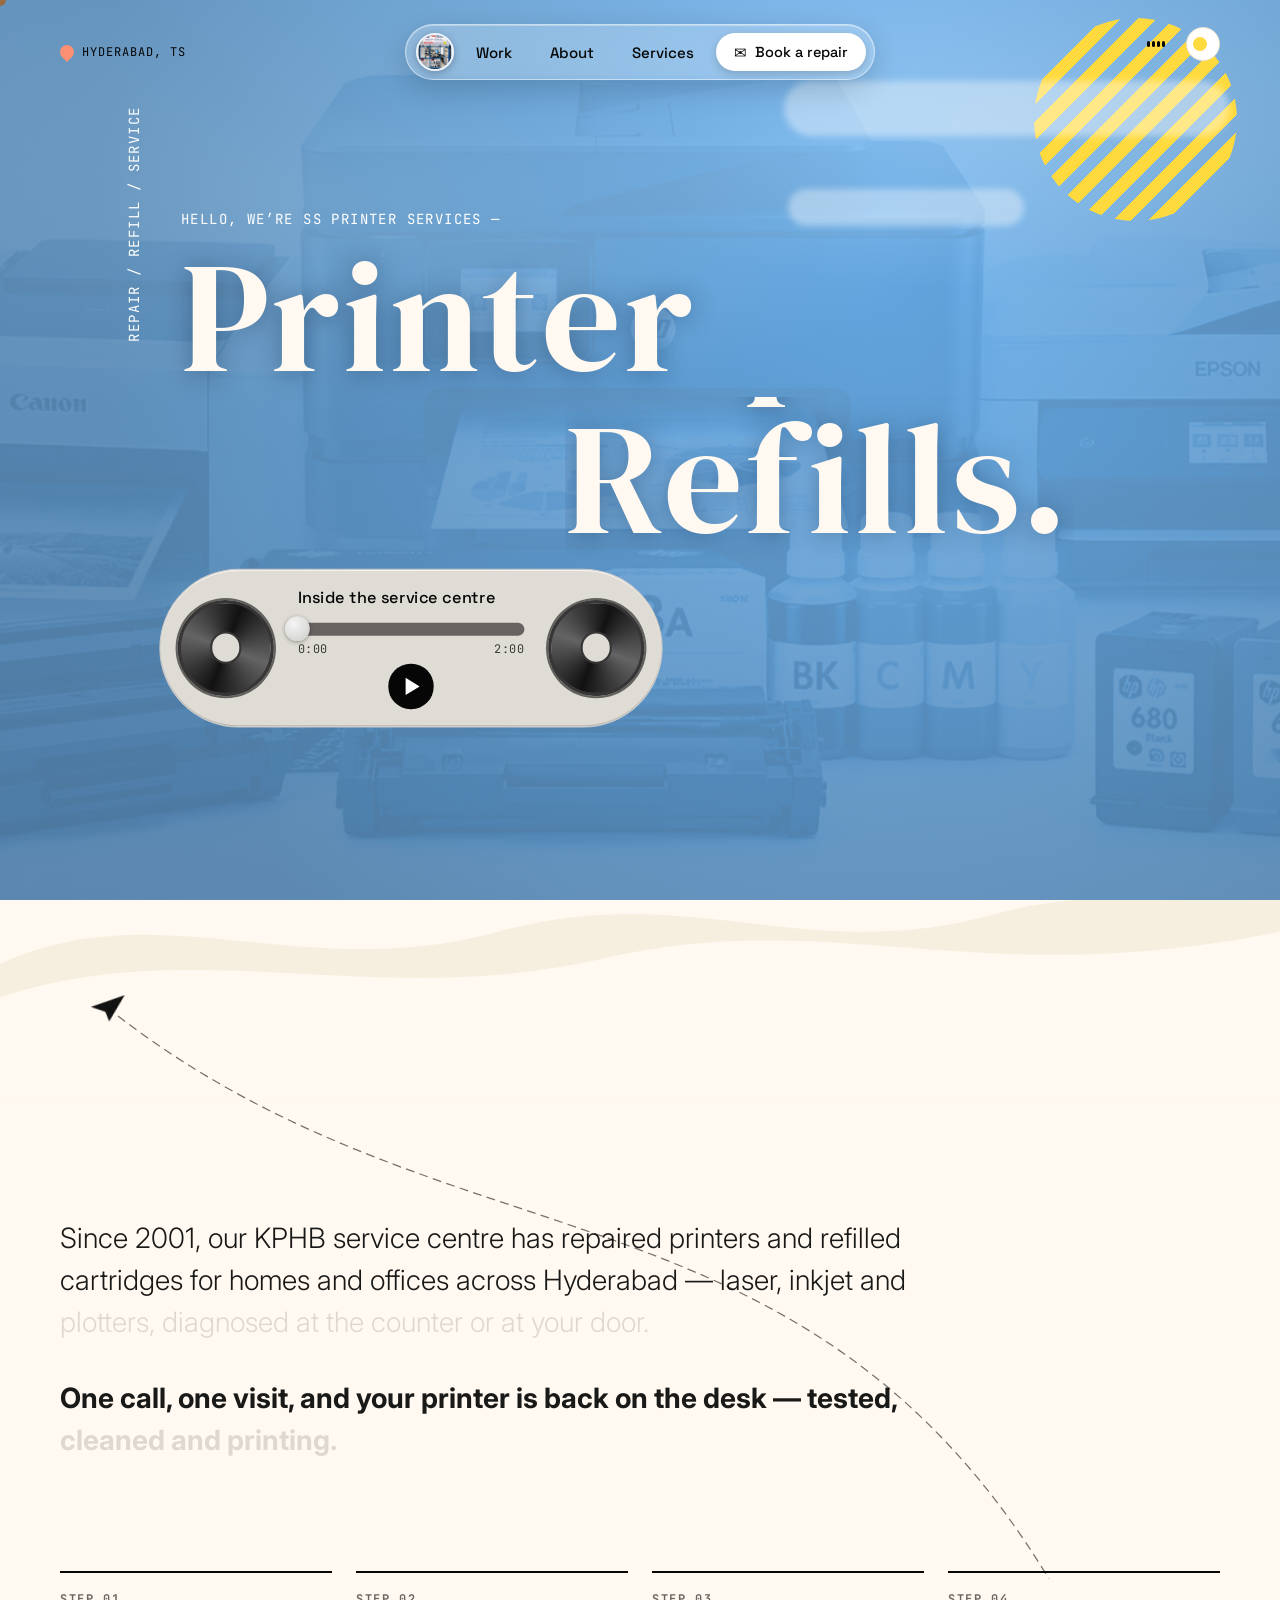
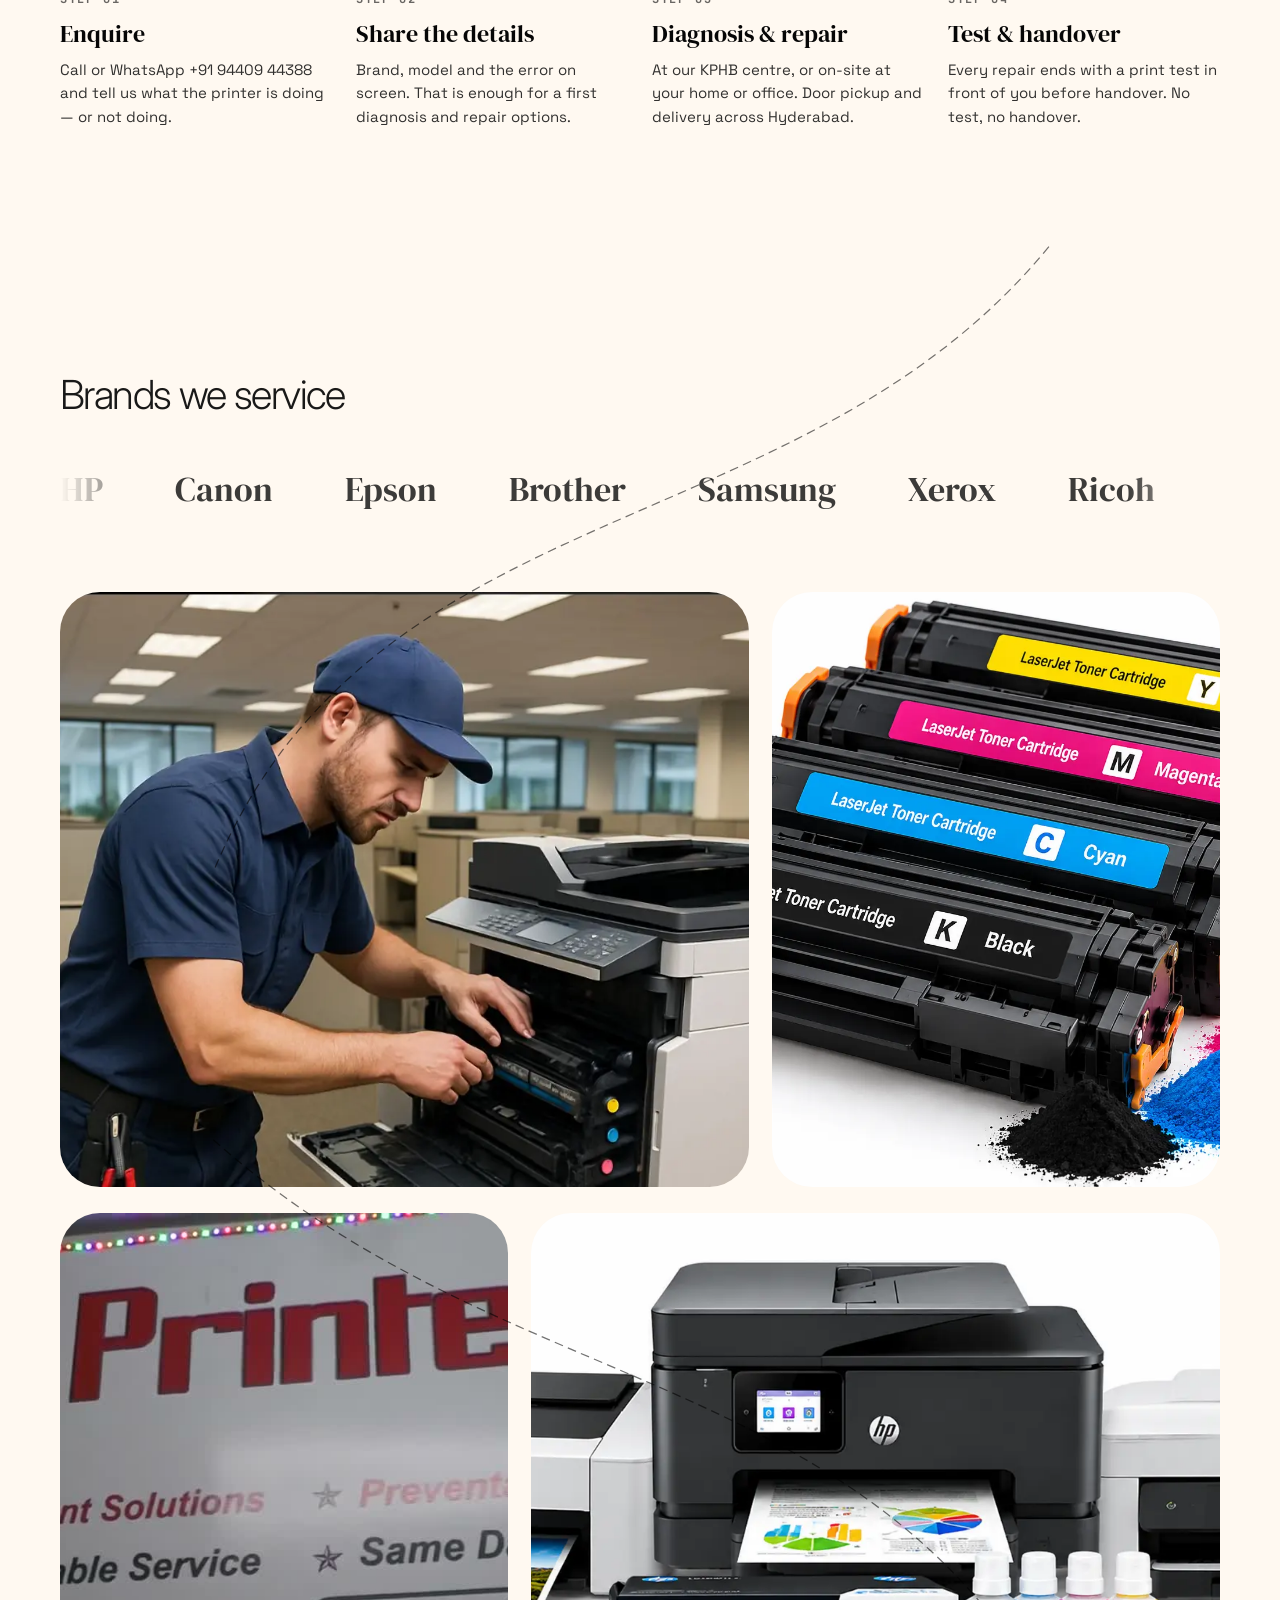
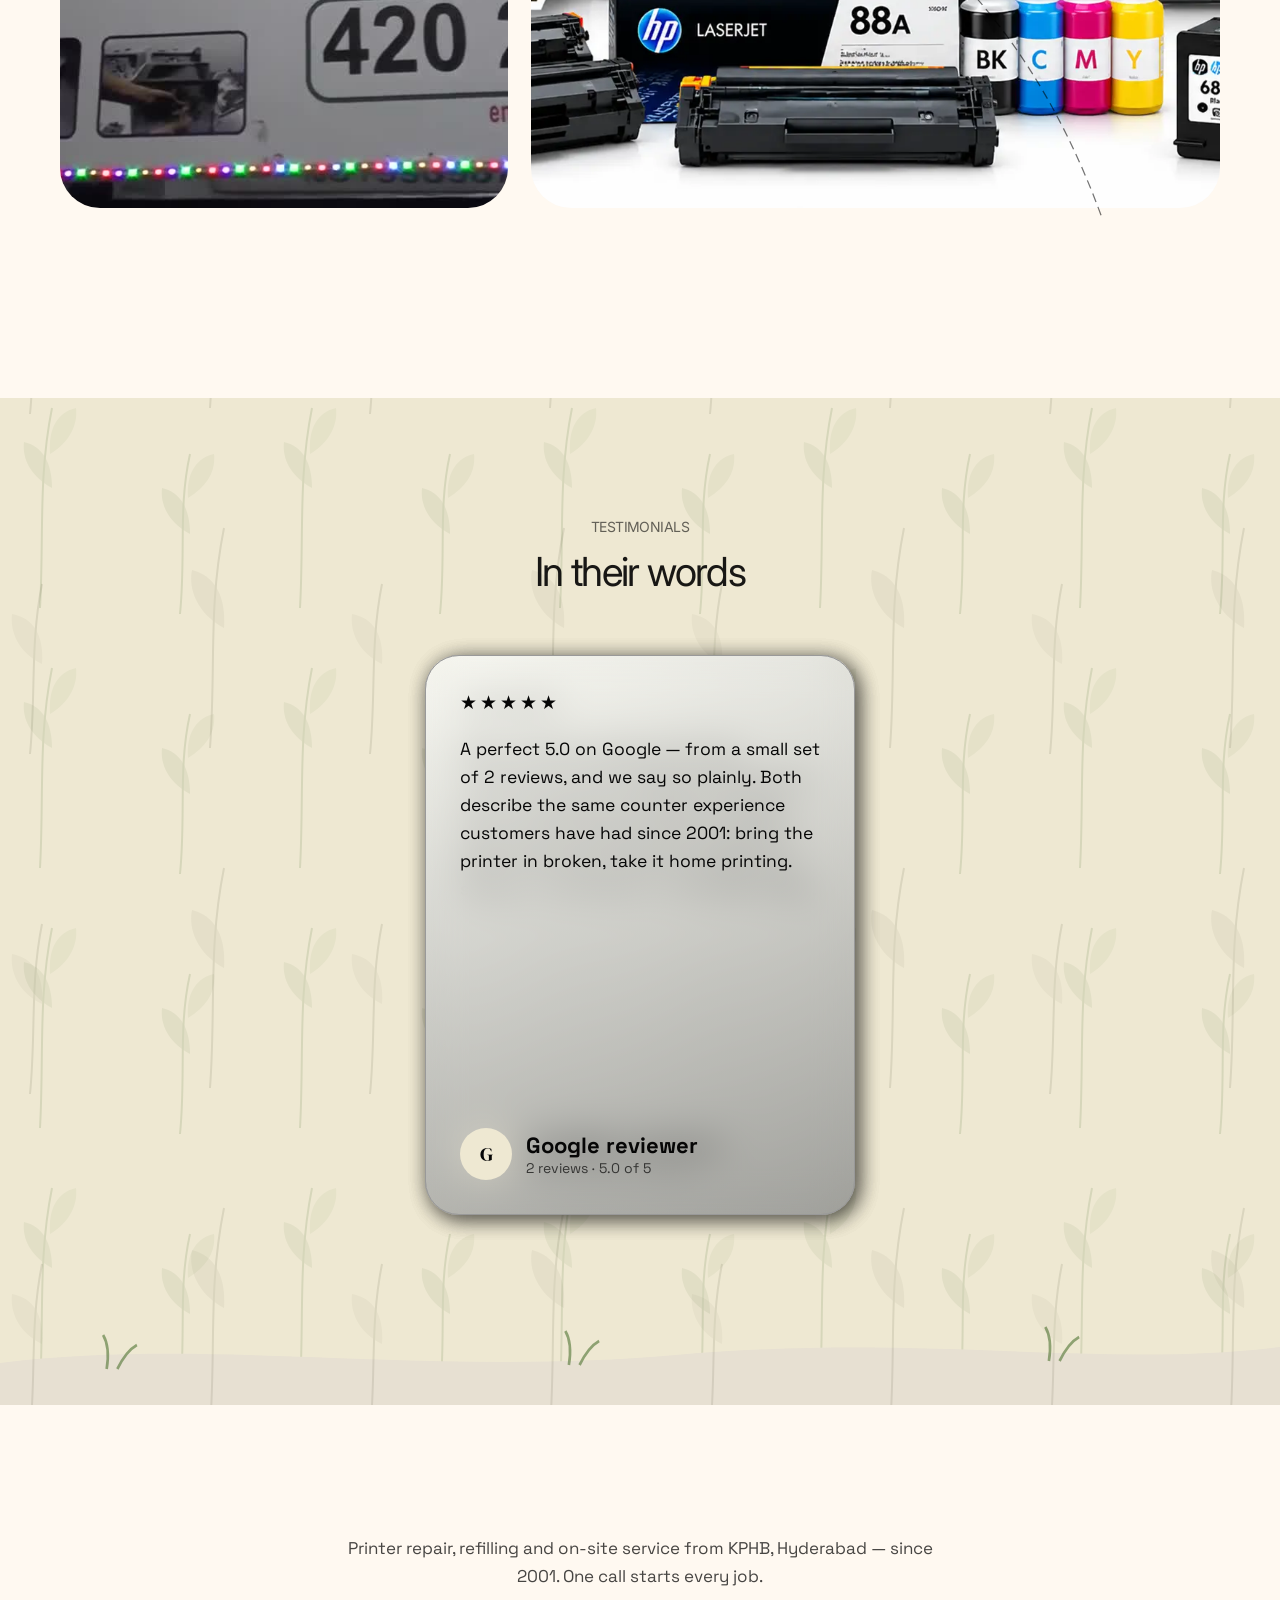
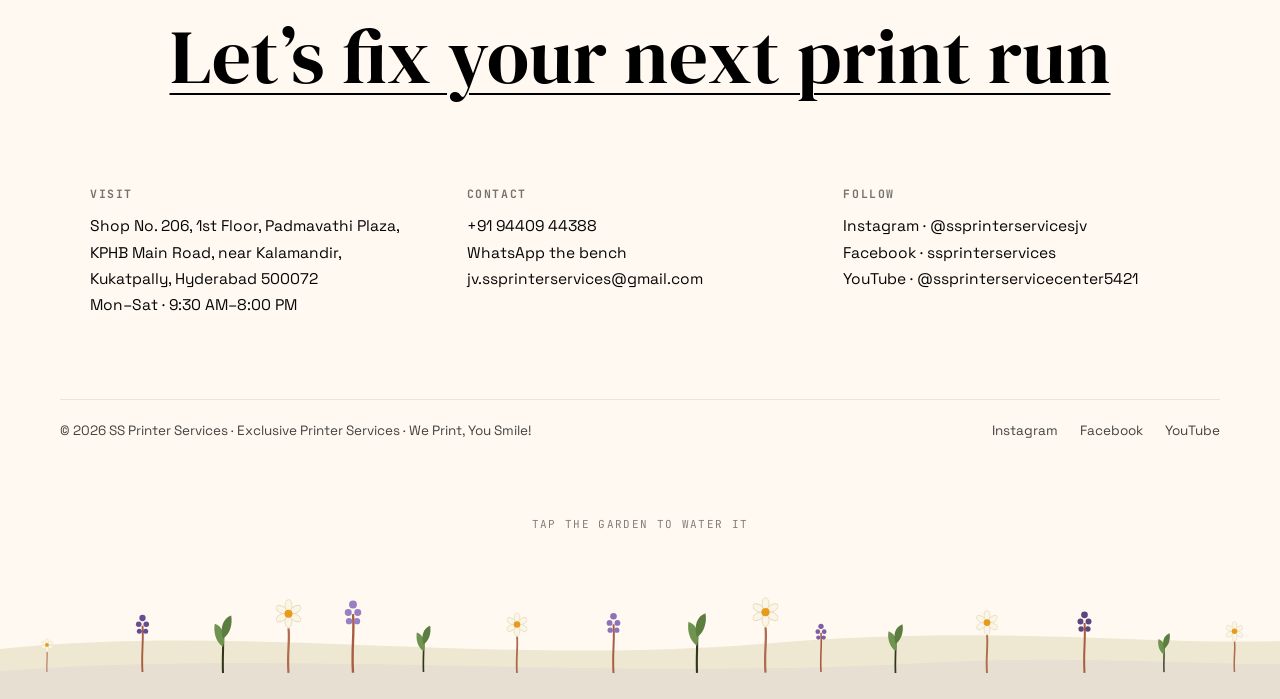
==== commit 4dba7bd7: "Fix round 1: CS snap-deck engine, hero geometry, nav pill, caption order, blue hero field, willow te" ====
--- a/index.html
+++ b/index.html
@@ -9,7 +9,7 @@
 <link rel="preconnect" href="https://fonts.googleapis.com">
 <link rel="preconnect" href="https://fonts.gstatic.com" crossorigin>
 <link href="https://fonts.googleapis.com/css2?family=DM+Serif+Display:ital@0;1&family=Figtree:wght@300;400;500&family=Inter:wght@300;400;700&family=Roboto:wght@500;800&family=Lato:wght@300;400;700&family=Space+Grotesk:wght@300;400;500;700&family=JetBrains+Mono:wght@400;500;700&family=Playfair+Display:ital,wght@1,400..600&family=Darker+Grotesque:wght@700&family=Bitter:ital@1&display=swap" rel="stylesheet">
-<link rel="stylesheet" href="css/site.css?v=1">
+<link rel="stylesheet" href="css/site.css?v=2">
 <script>
 /* Route shim + theme pre-paint (own code, SPEC §1.2/§1.7) */
 (function(){
@@ -68,14 +68,8 @@
 <!-- Nav (SPEC §1.7) -->
 <header id="nav">
   <div class="nav-side"><span class="pin" aria-hidden="true"></span> Hyderabad, TS</div>
-  <a class="nav-back" href="./" data-route="home">← All services</a>
-  <nav class="nav-pill" id="nav-pill" aria-label="Main">
-    <a class="nav-link" href="./" data-route="home">Work</a>
-    <a class="nav-link" href="about.html" data-route="about">About</a>
-    <a class="nav-link" href="playground.html" data-route="playground">Services</a>
-    <span class="avail"><span class="avail-dot"></span> Open Mon–Sat</span>
-    <a href="#contact" data-contact>Contact</a>
-  </nav>
+  <a class="nav-back" href="./" data-route="home">← Back</a>
+  <nav class="nav-pill" id="nav-pill" aria-label="Main"><span class="nav-avatar"><img src="assets/storefront.webp" alt=""></span><span class="nav-links"><a class="nav-link" href="./" data-route="home">Work</a><a class="nav-link" href="about.html" data-route="about">About</a><a class="nav-link" href="playground.html" data-route="playground">Services</a></span><span class="avail"><span class="avail-dot"></span> Open Mon–Sat</span><button class="nav-cta" data-contact><span class="env" aria-hidden="true">✉</span> Book a repair</button></nav>
   <div class="nav-tools">
     <button class="wave-btn" id="wave-btn" aria-label="Play or pause the service centre audio">
       <span class="bars"><i></i><i></i><i></i><i></i></span>
@@ -124,7 +118,10 @@
   </section>
 
   <!-- STORY / PROJECTS (SPEC §3.1) -->
+  <div class="plane-layer" id="plane-layer" aria-hidden="true"><svg class="trail" viewBox="0 0 1440 3021" preserveAspectRatio="none"><path id="trail-1" d="M120 120 C500 420 900 300 1180 760"/><path id="trail-2" d="M1180 1060 C900 1400 420 1330 240 1760"/><path id="trail-3" d="M240 2060 C600 2380 1050 2300 1240 2820"/></svg><div class="paper-plane" id="paper-plane"><svg viewBox="0 0 40 40"><path d="M4 22 L36 6 L24 34 L19 25 Z" fill="#060606"/></svg></div></div>
   <section class="projects" id="story">
+    <svg class="sky-band" viewBox="0 0 1440 471" preserveAspectRatio="none" aria-hidden="true"><path d="M0 318 C180 236 340 342 560 282 C780 222 900 322 1120 262 C1260 224 1360 262 1440 232 L1440 471 L0 471 Z" fill="#eee8d2" opacity="0.55"/><path d="M0 356 C220 282 420 372 680 312 C940 252 1100 352 1440 282 L1440 471 L0 471 Z" fill="#fff9f1"/></svg>
+    
     <div class="wrap">
       <div class="intro-copy" id="intro-copy">
         <p>Since 2001, our KPHB service centre has repaired printers and refilled cartridges for homes and offices across Hyderabad — laser, inkjet and plotters, diagnosed at the counter or at your door.</p>
@@ -196,12 +193,15 @@
         <div class="who"><div class="avatar" aria-hidden="true">J</div><div><div class="t-name">JustDial customer</div><div class="t-role">Review themes · JustDial</div></div></div>
       </article>
     </div>
+    <div class="t-land" aria-hidden="true"><svg viewBox="0 0 1440 120" preserveAspectRatio="none"><path d="M0 78 C240 52 480 92 760 70 C1040 48 1240 84 1440 62 L1440 120 L0 120 Z" fill="#e7e0d2"/><g stroke="#5c7d3f" stroke-width="3" fill="none" opacity="0.65"><path d="M120 84 q4 -22 -4 -34"/><path d="M132 84 q10 -18 22 -24"/><path d="M640 80 q4 -22 -4 -34"/><path d="M652 80 q10 -18 22 -24"/><path d="M1180 76 q4 -22 -4 -34"/><path d="M1192 76 q10 -18 22 -24"/></g></svg></div>
   </section>
 </main>
 
 <!-- ================= ABOUT VIEW (SPEC §3.2) ================= -->
 <div id="about-view" class="view" hidden>
   <section class="about-intro">
+    <div class="ai-sunclouds" aria-hidden="true"><span class="sun"></span><span class="cloud a"></span><span class="cloud b"></span></div>
+    
     <div class="ai-inner">
       <div>
         <h1 class="ai-heading">A printer repair counter that Hyderabad has trusted since 2001.</h1>
@@ -216,6 +216,7 @@
         <button class="pol-reset" id="pol-reset" aria-label="Reset photos">↺</button>
       </div>
     </div>
+    <div class="ai-land" aria-hidden="true"><svg viewBox="0 0 1440 110" preserveAspectRatio="none"><path d="M0 64 C260 38 520 82 820 58 C1100 36 1280 70 1440 50 L1440 110 L0 110 Z" fill="#eee8d2"/></svg></div>
   </section>
   <section class="about-exp">
     <div class="ae-inner">
@@ -277,9 +278,8 @@
       <button class="pgf-arrow next" id="pgf-next" aria-label="Next service">→</button>
     </div>
     <div class="pgf-cap" id="pgf-cap">
-      <div class="idx" id="cap-idx">01 / 08</div>
+      <div class="cap-top"><span class="idx" id="cap-idx">01 / 08</span><span class="tags" id="cap-tags"></span></div>
       <h2 id="cap-title"></h2>
-      <div class="tags" id="cap-tags"></div>
       <p id="cap-desc"></p>
     </div>
   </section>
@@ -628,6 +628,7 @@
     <span>© 2026 SS Printer Services · Exclusive Printer Services · We Print, You Smile!</span>
     <nav><a href="https://www.instagram.com/ssprinterservicesjv" target="_blank" rel="noopener">Instagram</a><a href="https://www.facebook.com/ssprinterservices" target="_blank" rel="noopener">Facebook</a><a href="https://www.youtube.com/@ssprinterservicecenter5421" target="_blank" rel="noopener">YouTube</a></nav>
   </div>
+  <div class="garden" id="garden"><span class="g-hint">Tap the garden to water it</span><svg class="g-land" viewBox="0 0 1440 120" preserveAspectRatio="none" aria-hidden="true"><path d="M0 70 C260 44 520 88 820 64 C1100 42 1280 76 1440 56 L1440 120 L0 120 Z" fill="#eee8d2"/><path d="M0 92 C300 70 640 102 980 84 C1180 74 1330 92 1440 82 L1440 120 L0 120 Z" fill="#e7e0d2"/></svg><div class="g-plants" id="g-plants"></div></div>
 </footer>
 
 <!-- Contact drawer -->
@@ -653,6 +654,6 @@
 </div>
 
 <audio id="audio" preload="none"><source src="assets/store-tour.mp3" type="audio/mpeg"></audio>
-<script src="js/site.js?v=1" defer></script>
+<script src="js/site.js?v=2" defer></script>
 </body>
 </html>
--- a/css/site.css
+++ b/css/site.css
@@ -72,15 +72,22 @@
 #nav>*{pointer-events:auto}
 .nav-side{font-family:var(--mono);font-size:12px;letter-spacing:.08em;text-transform:uppercase;display:flex;align-items:center;gap:8px;padding-top:20px;min-width:150px}
 .nav-side .pin{width:14px;height:14px;border-radius:50% 50% 50% 0;background:var(--c-coral);transform:rotate(-45deg);display:inline-block}
-.nav-back{display:none;text-decoration:none;font-family:var(--mono);font-size:12px;letter-spacing:.08em;text-transform:uppercase;padding-top:20px}
+.nav-back{display:none;text-decoration:none;font-family:var(--sans);font-size:15px;font-weight:500;letter-spacing:.01em;padding-top:18px}
 body.route-repair .nav-back,body.route-refilling .nav-back,body.route-onsite .nav-back,body.route-spares .nav-back{display:block}
 body.route-repair .nav-side,body.route-refilling .nav-side,body.route-onsite .nav-side,body.route-spares .nav-side{display:none}
-.nav-pill{height:56px;max-width:660px;margin:0 auto;display:flex;align-items:center;gap:60px;padding:0 28px;border-radius:9999px;background:rgba(255,255,255,0.2);border:1px solid rgba(255,255,255,0.5);backdrop-filter:blur(12px);-webkit-backdrop-filter:blur(12px);transition:gap .45s cubic-bezier(0.4,0,0.2,1)}
+.nav-pill{height:56px;max-width:660px;margin:0 auto;display:flex;align-items:center;gap:22px;padding:0 8px 0 10px;border-radius:9999px;background:rgba(255,255,255,0.2);border:1px solid rgba(255,255,255,0.5);backdrop-filter:blur(12px);-webkit-backdrop-filter:blur(12px);box-shadow:0 8px 28px rgba(6,6,6,0.16),inset 0 1px 0 rgba(255,255,255,0.35);transition:gap .45s cubic-bezier(0.4,0,0.2,1)}
 .nav-pill a{text-decoration:none;font-size:15px;font-weight:500;white-space:nowrap}
+.nav-avatar{width:38px;height:38px;flex:0 0 38px;border-radius:50%;overflow:hidden;border:2px solid rgba(255,255,255,0.85);box-shadow:0 2px 8px rgba(6,6,6,0.25)}
+.nav-avatar img{width:100%;height:100%;object-fit:cover}
+.nav-links{display:flex;align-items:center;gap:38px}
+.nav-cta{display:flex;align-items:center;gap:8px;background:#ffffff;color:#060606;font-size:14.5px;font-weight:500;white-space:nowrap;padding:10px 18px;border-radius:999px;box-shadow:0 3px 10px rgba(6,6,6,0.18);transition:transform .18s var(--ease-spring)}
+.nav-cta:hover{transform:scale(1.04)}
+.nav-cta .env{font-size:15px;line-height:1}
 .nav-pill .avail{display:none;align-items:center;gap:8px;font-size:13px;white-space:nowrap}
-.nav-pill.compact{gap:10px}
+.nav-pill.compact{gap:12px}
 .nav-pill.compact .avail{display:flex}
 .nav-pill.compact a.nav-link{display:none}
+.nav-pill.compact .nav-links{gap:0}
 .avail-dot{width:8px;height:8px;border-radius:50%;background:var(--c-coral);animation:avail-pulse 1.8s cubic-bezier(0.4,0,0.6,1) infinite}
 @keyframes avail-pulse{0%,100%{transform:scale(1);opacity:1}50%{transform:scale(1.5);opacity:.55}}
 .nav-tools{display:flex;gap:10px;align-items:center;min-width:150px;justify-content:flex-end}
@@ -109,8 +116,8 @@
 
 /* ---------- Hero (SPEC §3.1) ---------- */
 .hero{position:sticky;top:0;height:100vh;z-index:1;overflow:hidden;background:radial-gradient(ellipse 1000px 1340px at 68.65% 23.5%,var(--hero-from),var(--hero-to))}
-.hero-shader-img{position:absolute;inset:0;width:100%;height:100%;object-fit:cover}
-.hero::after{content:"";position:absolute;inset:0;background:linear-gradient(180deg,rgba(31,59,109,.34),rgba(87,136,179,.16) 45%,rgba(3,24,53,.30));pointer-events:none}
+.hero-shader-img{position:absolute;inset:0;width:100%;height:100%;object-fit:cover;opacity:.34;mix-blend-mode:luminosity}
+.hero::after{content:"";position:absolute;inset:0;background:radial-gradient(ellipse 1000px 1340px at 68.65% 23.5%,rgba(113,183,244,0.55),rgba(87,136,179,0.72) 78%),linear-gradient(180deg,rgba(113,183,244,.25),rgba(87,136,179,.35) 60%,rgba(3,24,53,.28));pointer-events:none;z-index:1}
 .hero-content{z-index:2}
 .hero-sky{position:absolute;inset:0 -10%;background-position:center 35%;mix-blend-mode:screen;opacity:.6;background:radial-gradient(ellipse 60% 34% at 30% 22%,#d6ebff,transparent 70%),radial-gradient(ellipse 46% 26% at 74% 14%,#fffbff,transparent 70%)}
 .hero-noise{position:absolute;inset:0;opacity:.10;background-image:radial-gradient(rgba(255,255,255,.5) 1px,transparent 1px);background-size:7px 7px;pointer-events:none}
@@ -123,13 +130,13 @@
 body.night .hero-cloud{opacity:.12}
 .hero-eyebrow{position:absolute;left:calc(50% - 459px);top:calc(50vh - 240px);font-family:var(--mono);font-size:14px;letter-spacing:1.4px;text-transform:uppercase;color:#ffffff}
 .hero-vlabel{position:absolute;left:calc(50% - 506px);top:50%;transform:rotate(-90deg) translateX(50%);transform-origin:left center;font-family:var(--mono);font-size:14px;letter-spacing:1.4px;text-transform:uppercase;color:#ffffff;white-space:nowrap}
-.hero-h1{position:absolute;left:calc(50% - 459px);top:calc(50vh - 215px);font-family:var(--serif);font-weight:400;font-size:156px;letter-spacing:3.1px;line-height:1.04;color:#ffffff}
+.hero-h1{position:absolute;left:calc(50% - 459px);top:calc(50vh - 215px);font-family:var(--serif);font-weight:400;font-size:156px;letter-spacing:3.1px;line-height:1.04;color:#fff9f1;text-shadow:0 2px 26px rgba(3,24,53,0.35)}
 .hero-h1 .roll{display:block;height:1.04em;overflow:hidden;margin-left:min(30vw,440px)}
 .hero-h1 .roll-track{display:block;transition:transform 560ms cubic-bezier(0.22,1.15,0.36,1)}
 .hero-h1 .roll-track span{display:block;height:1.04em}
 
 /* Recorder (SPEC §3.1) */
-.recorder{position:absolute;left:calc(50% - 229px);top:calc(50vh + 58px);transform:translate(-50%,-50%) scale(1.08);display:flex;align-items:center;padding:16px;gap:22px;border-radius:9999px;background:#dfdcd5;border:1px solid #c9c9c9;box-shadow:inset 0 1px 0 #f5f1ee,inset 0 -1px 0 #b8b7b2;cursor:pointer;max-width:calc(100vw - 24px)}
+.recorder{position:absolute;left:calc(50% - 229px);top:calc(50vh + 198px);transform:translate(-50%,-50%) scale(1.08);display:flex;align-items:center;padding:16px;gap:22px;border-radius:9999px;background:#dfdcd5;border:1px solid #c9c9c9;box-shadow:inset 0 1px 0 #f5f1ee,inset 0 -1px 0 #b8b7b2;cursor:pointer;max-width:calc(100vw - 24px)}
 .rec-disk{width:89px;height:89px;flex:0 0 89px;border-radius:50%;border:3px solid #373535;box-shadow:0 0 0 2px #62615e;background:conic-gradient(from 20deg,rgb(18,18,18),rgb(100,100,100),rgb(18,18,18),rgb(100,100,100),rgb(18,18,18));position:relative}
 .rec-disk::after{content:"";position:absolute;inset:32%;border-radius:50%;background:#dfdcd5;border:2px solid #373535}
 .recorder.playing .rec-disk{animation:disk-spin 1.8s linear infinite}
@@ -152,6 +159,14 @@
 
 /* ---------- Projects / story (SPEC §3.1) ---------- */
 .projects{position:relative;z-index:10;background:var(--bg-base);padding:317px 0 200px;overflow:clip}
+.sky-band{position:absolute;left:0;width:100%;aspect-ratio:1440/471;top:calc(200px - 32.71vw);pointer-events:none;z-index:0}
+.projects .wrap{position:relative;z-index:2}
+#home-view{position:relative}
+.plane-layer{position:absolute;left:0;width:100%;pointer-events:none;z-index:11}
+.plane-layer svg.trail{position:absolute;inset:0;width:100%;height:100%}
+.plane-layer svg.trail path{fill:none;stroke:var(--trail-stroke);stroke-width:1.4;stroke-dasharray:10 6;opacity:.55}
+.paper-plane{position:absolute;width:40px;height:40px;margin:-20px 0 0 -20px;opacity:0;will-change:left,top,transform}
+.paper-plane svg{width:100%;height:100%;display:block}
 .projects .wrap,.featured-work .wrap{max-width:1320px;margin:0 auto;padding:0 60px}
 .intro-copy p{font-family:'Inter',sans-serif;font-weight:300;font-size:28px;line-height:1.5;color:var(--text-title);max-width:900px}
 .intro-copy p+p{margin-top:34px}
@@ -189,9 +204,14 @@
 body.night .tile-overlay p{font-weight:300}
 
 /* ---------- Testimonials (SPEC §3.1) ---------- */
-.testimonials{position:relative;z-index:11;background:var(--surface-raised);padding:120px 0 160px;overflow:clip}
-.testimonials::before{content:"";position:absolute;inset:0;background-image:radial-gradient(rgba(0,0,0,.05) 1.5px,transparent 1.6px);background-size:auto 100%;opacity:.5;animation:willow-drift 12.5s ease-in-out infinite alternate;pointer-events:none}
-@keyframes willow-drift{from{transform:translateX(0)}to{transform:translateX(-26px)}}
+.testimonials{position:relative;z-index:11;background:var(--surface-raised);padding:120px 0 190px;overflow:clip}
+.testimonials::before{content:"";position:absolute;inset:-40px 0;background-image:url("data:image/svg+xml,%3Csvg xmlns='http://www.w3.org/2000/svg' width='260' height='260' viewBox='0 0 260 260'%3E%3Cg fill='none' stroke='%235c7d3f' stroke-width='2' opacity='0.30'%3E%3Cpath d='M40 250 C44 180 38 120 52 50'/%3E%3Cpath d='M52 130 C30 118 22 100 24 84 C42 88 52 104 52 130 Z' fill='%235c7d3f' stroke='none' opacity='0.5'/%3E%3Cpath d='M50 96 C70 84 78 66 76 50 C58 54 48 70 50 96 Z' fill='%236f9450' stroke='none' opacity='0.45'/%3E%3Cpath d='M180 256 C186 196 178 150 190 96'/%3E%3Cpath d='M190 176 C168 164 160 146 162 130 C180 134 190 150 190 176 Z' fill='%234a6b33' stroke='none' opacity='0.5'/%3E%3Cpath d='M188 140 C208 128 216 112 214 96 C196 100 186 116 188 140 Z' fill='%235c7d3f' stroke='none' opacity='0.4'/%3E%3C/g%3E%3C/svg%3E");background-size:260px auto;background-repeat:repeat;opacity:.55;animation:willow-drift 12.5s ease-in-out infinite alternate;pointer-events:none}
+.testimonials::after{content:"";position:absolute;inset:-40px 0;background-image:url("data:image/svg+xml,%3Csvg xmlns='http://www.w3.org/2000/svg' width='340' height='340' viewBox='0 0 340 340'%3E%3Cg fill='none' stroke='%2333361a' stroke-width='2' opacity='0.22'%3E%3Cpath d='M90 330 C96 250 88 190 104 110'/%3E%3Cpath d='M104 210 C78 196 68 172 72 152 C96 158 106 180 104 210 Z' fill='%2333361a' stroke='none' opacity='0.45'/%3E%3Cpath d='M250 336 C256 276 250 226 262 166'/%3E%3Cpath d='M262 246 C238 234 230 214 232 196 C254 200 264 218 262 246 Z' fill='%23454a24' stroke='none' opacity='0.4'/%3E%3C/g%3E%3C/svg%3E");background-size:340px auto;background-repeat:repeat;background-position:120px 60px;opacity:.5;animation:willow-breeze 7.5s ease-in-out infinite alternate;pointer-events:none}
+@keyframes willow-drift{from{transform:translateX(0) rotate(0deg)}to{transform:translateX(-26px) rotate(-0.6deg)}}
+@keyframes willow-breeze{from{transform:translateX(-14px)}to{transform:translateX(18px) rotate(0.5deg)}}
+.t-land{position:absolute;left:0;right:0;bottom:0;height:120px;pointer-events:none;z-index:0}
+.t-land svg{width:100%;height:100%;display:block}
+.testimonials .t-head,.testimonials .t-cards{position:relative;z-index:2}
 .t-head{text-align:center;position:relative}
 .t-eyebrow{font-family:'Inter',sans-serif;font-size:14px;letter-spacing:-0.04em;text-transform:uppercase;opacity:.65;color:var(--text-title)}
 .t-heading{font-family:'Inter',sans-serif;font-weight:400;font-size:40px;line-height:1.3576;letter-spacing:-0.04em;color:var(--text-title);margin-top:10px}
@@ -217,6 +237,16 @@
 .ft-credit{margin-top:80px;padding-top:22px;border-top:1px solid var(--toggle-border);display:flex;justify-content:space-between;gap:16px;flex-wrap:wrap;font-size:13.5px;opacity:.75}
 .ft-credit nav{display:flex;gap:22px}
 .ft-credit a{text-decoration:none}.ft-credit a:hover{text-decoration:underline}
+/* Footer garden (SPEC §1.7 — land + procedural plants, click-to-grow) */
+.garden{position:relative;margin:70px -60px -44px;height:190px;overflow:hidden;cursor:url("data:image/svg+xml,%3Csvg xmlns='http://www.w3.org/2000/svg' width='34' height='34' viewBox='0 0 34 34'%3E%3Ctext y='26' font-size='24'%3E%F0%9F%9A%BF%3C/text%3E%3C/svg%3E") 6 6,pointer;text-align:left}
+.garden .g-land{position:absolute;left:0;bottom:0;width:106%;height:120px}
+.g-plants{position:absolute;inset:0}
+.g-plant{position:absolute;bottom:26px;width:34px;margin-left:-17px;transform-origin:50% 100%;transform:scale(var(--gs,0.5));transition:transform .7s var(--ease-spring)}
+.g-plant svg{width:100%;height:auto;display:block;animation:g-sway var(--sway,5s) ease-in-out infinite alternate;transform-origin:50% 100%}
+@keyframes g-sway{from{transform:rotate(-2.4deg)}to{transform:rotate(2.4deg)}}
+.g-drop{position:absolute;width:5px;height:8px;border-radius:50% 50% 60% 60%;background:#71b7f4;pointer-events:none;z-index:3}
+.garden .g-hint{position:absolute;top:8px;left:50%;transform:translateX(-50%);font-family:var(--mono);font-size:11px;letter-spacing:.12em;text-transform:uppercase;opacity:.5;z-index:2;white-space:nowrap}
+@media (max-width:720px){.garden{margin:60px -24px -40px}}
 
 /* Contact drawer */
 .drawer{position:fixed;inset:0;z-index:9500;display:none}
@@ -244,7 +274,15 @@
 body.route-playground footer.site-footer{display:none}
 
 /* ---------- About (SPEC §3.2) ---------- */
-.about-intro{background:linear-gradient(180deg,#fff9f1,#e7d6bd);padding:190px 60px 130px;position:relative;overflow:clip}
+.about-intro{background:linear-gradient(180deg,#fff9f1,#e7d6bd);padding:190px 60px 170px;position:relative;overflow:clip}
+.ai-sunclouds{position:absolute;top:70px;right:6%;width:340px;height:130px;pointer-events:none;z-index:0}
+.ai-sunclouds .sun{position:absolute;right:30px;top:0;width:92px;aspect-ratio:1;border-radius:50%;background:repeating-linear-gradient(-45deg,var(--c-gold) 0 9px,transparent 9px 17px)}
+.ai-sunclouds .cloud{position:absolute;background:#ffffff;border-radius:999px;opacity:.65;filter:blur(2px)}
+.ai-sunclouds .cloud.a{width:230px;height:44px;top:56px;right:70px}
+.ai-sunclouds .cloud.b{width:150px;height:32px;top:88px;right:10px}
+.ai-land{position:absolute;left:0;right:0;bottom:0;height:110px;pointer-events:none;z-index:0}
+.ai-land svg{width:100%;height:100%;display:block}
+.ai-inner{position:relative;z-index:1}
 .about-intro::before{content:"";position:absolute;top:64px;right:7%;width:150px;aspect-ratio:1;border-radius:50%;background:repeating-linear-gradient(-45deg,var(--c-gold) 0 10px,transparent 10px 19px)}
 .about-intro::after{content:"";position:absolute;top:120px;right:12%;width:420px;height:64px;border-radius:999px;background:#ffffff;opacity:.45;filter:blur(4px)}
 body.night .about-intro{background:linear-gradient(180deg,#0a0a0f,#152f5d)}
@@ -300,13 +338,14 @@
 .pgf-card:not(.is-active){filter:brightness(.45) saturate(.75)}
 .pgf-open{position:absolute;right:12px;bottom:12px;z-index:3;font-family:var(--mono);font-size:10px;letter-spacing:.08em;background:rgba(0,0,0,.55);color:#ffffff;padding:7px 11px;border-radius:99px;opacity:0;transition:opacity .25s ease}
 .pgf-card.is-active:hover .pgf-open{opacity:1}
-.pgf-arrow{position:absolute;top:50%;transform:translateY(-50%);width:52px;height:52px;border-radius:50%;background:rgba(255,255,255,0.2);border:1px solid rgba(255,255,255,0.5);backdrop-filter:blur(6px);-webkit-backdrop-filter:blur(6px);z-index:120;font-size:20px;color:var(--text-contrast)}
+.pgf-arrow{position:absolute;top:50%;transform:translateY(-50%);width:52px;height:52px;border-radius:50%;background:rgba(255,255,255,0.55);border:1px solid rgba(255,255,255,0.85);backdrop-filter:blur(6px);-webkit-backdrop-filter:blur(6px);z-index:120;font-size:20px;color:#060606;box-shadow:0 6px 20px rgba(6,6,6,0.22)}
 .pgf-arrow.prev{left:clamp(10px,3vw,40px)}.pgf-arrow.next{right:clamp(10px,3vw,40px)}
 .pgf-arrow:active{transform:translateY(-50%) scale(.94)}
 .pgf-cap{min-height:152px;text-align:center;padding:6px 20px 0;transition:opacity .35s ease;max-width:640px}
 .pgf-cap.swap{opacity:0}
+.pgf-cap .cap-top{display:flex;align-items:center;justify-content:center;gap:16px;flex-wrap:wrap}
 .pgf-cap .idx{font-family:var(--mono);font-size:12px;letter-spacing:.2em;opacity:.6}
-.pgf-cap h2{font-family:var(--serif);font-weight:400;font-size:clamp(24px,4vw,40px);line-height:1.05;margin:8px 0}
+.pgf-cap h2{font-family:var(--serif);font-weight:400;font-size:clamp(24px,4vw,40px);line-height:1.05;margin:10px 0 0}
 .pgf-cap .tags{font-family:var(--mono);font-size:11px;letter-spacing:.1em;text-transform:uppercase;opacity:.65}
 .pgf-cap p{font-size:15px;line-height:1.55;opacity:.82;margin-top:8px;color:var(--text-title)}
 /* Brick grid (SPEC §4.3 — dead CSS in reference, built live here by Dinesh's order) */
@@ -348,12 +387,14 @@
 body.night .cs-band.dark{background:#fff9f1;color:#0b0b0b}
 .cs-wrap{max-width:var(--cs-max);margin:0 auto;padding:0 var(--cs-pad)}
 .cs-hero{padding:138px 0 0}
-.cs-hero-grid{display:grid;grid-template-columns:1fr 540px;gap:40px;align-items:start}
+.cs-hero .cs-wrap{max-width:none}
+.cs-hero-grid{display:grid;grid-template-columns:minmax(0,1fr) 540px;gap:40px;align-items:start;max-width:none;padding-bottom:60px}
 .cs-hero-h{font-family:var(--serif);font-weight:400;font-size:60px;line-height:1.13;letter-spacing:.02em}
-.cs-tagline{font-family:var(--serif);font-size:30px;margin-top:16px;opacity:.55}
-.cs-hero-intro{font-size:17px;line-height:1.6;max-width:560px;margin-top:22px;opacity:.92}
-.cs-hero-side .cs-meta{margin-top:120px}
-.cs-meta{display:grid;grid-template-columns:1fr 1fr;gap:44px 30px}
+.cs-tagline{font-family:var(--serif);font-style:italic;font-weight:400;font-size:34px;line-height:1.2;letter-spacing:.01em;margin-top:16px;color:rgba(11,11,11,0.6)}
+body.night .cs-band.cream .cs-tagline{color:rgba(255,249,233,0.7)}
+.cs-hero-intro{font-size:17px;line-height:1.6;max-width:560px;margin-top:32px;color:rgba(11,11,11,0.92)}
+.cs-hero-side .cs-meta{margin-top:6px}
+.cs-meta{display:grid;grid-template-columns:1fr 1fr;gap:40px 30px}
 .cs-meta dt{font-size:13px;text-transform:uppercase;letter-spacing:.06em;opacity:.55;margin-bottom:8px}
 .cs-meta dd{font-size:18px}
 .cs-hero-mock{height:100vh;height:100svh;margin-top:80px;overflow:hidden}
@@ -364,7 +405,7 @@
 .cs-band.dark .cs-ledger-num{color:#3c3c3c}
 .cs-ledger-eye{font-weight:500;font-size:12px;letter-spacing:.18em;text-transform:uppercase;color:#8f8a80;margin-bottom:14px}
 .cs-ledger-h{font-family:var(--serif);font-weight:400;font-size:52px;line-height:1.07}
-.cs-ledger-h i{color:var(--cs-coral)}
+.cs-ledger-h i,.cs-ledger-h em{font-style:italic}
 .cs-p{font-size:17px;line-height:1.65;max-width:940px;margin-top:26px;opacity:.92}
 .cs-band.dark .cs-p{color:rgba(255,249,233,0.85)}
 .cs-band.cream .cs-p{color:rgba(11,11,11,0.9)}
@@ -413,6 +454,15 @@
 .cs-pg-pill .rule{width:1px;height:11px;background:currentColor;opacity:.4}
 .cs-pager:hover .cs-pg-pill,.cs-pager:focus-within .cs-pg-pill{opacity:1}
 
+/* ---------- Case-study snap deck (SPEC §3.5, desktop >820px, motion OK) ---------- */
+.cs-deck{position:relative;height:100vh;height:100svh;overflow:hidden}
+.cs-slide{position:absolute;inset:0;overflow:hidden;visibility:hidden}
+.cs-slide.cv{box-shadow:-26px 0 60px rgba(0,0,0,0.16)}
+.cs-slide-inner{min-height:100%;will-change:transform}
+body.cs-deck-on{overflow:hidden}
+html.cs-static .cs-deck{height:auto;overflow:visible}
+html.cs-static .cs-slide{position:relative;visibility:visible!important;transform:none!important}
+
 /* Dot cursor (SPEC §1.7) */
 #dot-cursor{position:fixed;top:0;left:0;width:12px;height:12px;border-radius:50%;background:#ffffff;mix-blend-mode:difference;z-index:9900;pointer-events:none;transform:translate(-50%,-50%);transition:width .16s ease,height .16s ease;display:none}
 @media (hover:hover) and (pointer:fine){#dot-cursor{display:block}}
@@ -461,12 +511,15 @@
 }
 @media (max-width:640px){
   .hero{height:100svh}
-  .hero-h1{font-size:clamp(46px,14.5vw,120px);letter-spacing:0;line-height:1.0;top:calc(50vh - 190px)}
-  .hero-eyebrow{font-size:13px;top:calc(50vh - 218px)}
+  .hero-h1{font-size:clamp(46px,14.5vw,120px);letter-spacing:0;line-height:1.0;top:calc(50vh - 232px)}
+  .hero-eyebrow{font-size:13px;top:calc(50vh - 262px)}
   .hero-h1 .roll{margin-left:0}
-  .recorder{position:absolute;left:50%;top:auto;bottom:9vh;transform:translateX(-50%) scale(0.66)}
-  .nav-pill{gap:22px;padding:0 18px}
+  .recorder{position:absolute;left:50%;top:auto;bottom:7vh;transform:translateX(-50%) scale(0.66)}
+  .nav-pill{gap:12px;padding:0 6px 0 8px}
   .nav-pill a{font-size:14px}
+  .nav-avatar{width:32px;height:32px;flex-basis:32px}
+  .nav-cta{padding:8px 12px;font-size:13px}
+  .cs-tagline{font-size:26px}
   .burger{display:flex}
   .nav-pill a.nav-link{display:none}
   .cs-wrap{padding:0 22px}
@@ -481,6 +534,8 @@
 }
 @media (max-width:620px){
   .pgf-cap p{font-size:14px}
+  .pgf-arrow{width:44px;height:44px;font-size:17px}
+  .pgf-arrow.prev{left:clamp(10px,3vw,40px)}.pgf-arrow.next{right:clamp(10px,3vw,40px)}
 }
 @media (max-width:560px){
   .pg-grid{grid-template-columns:1fr}
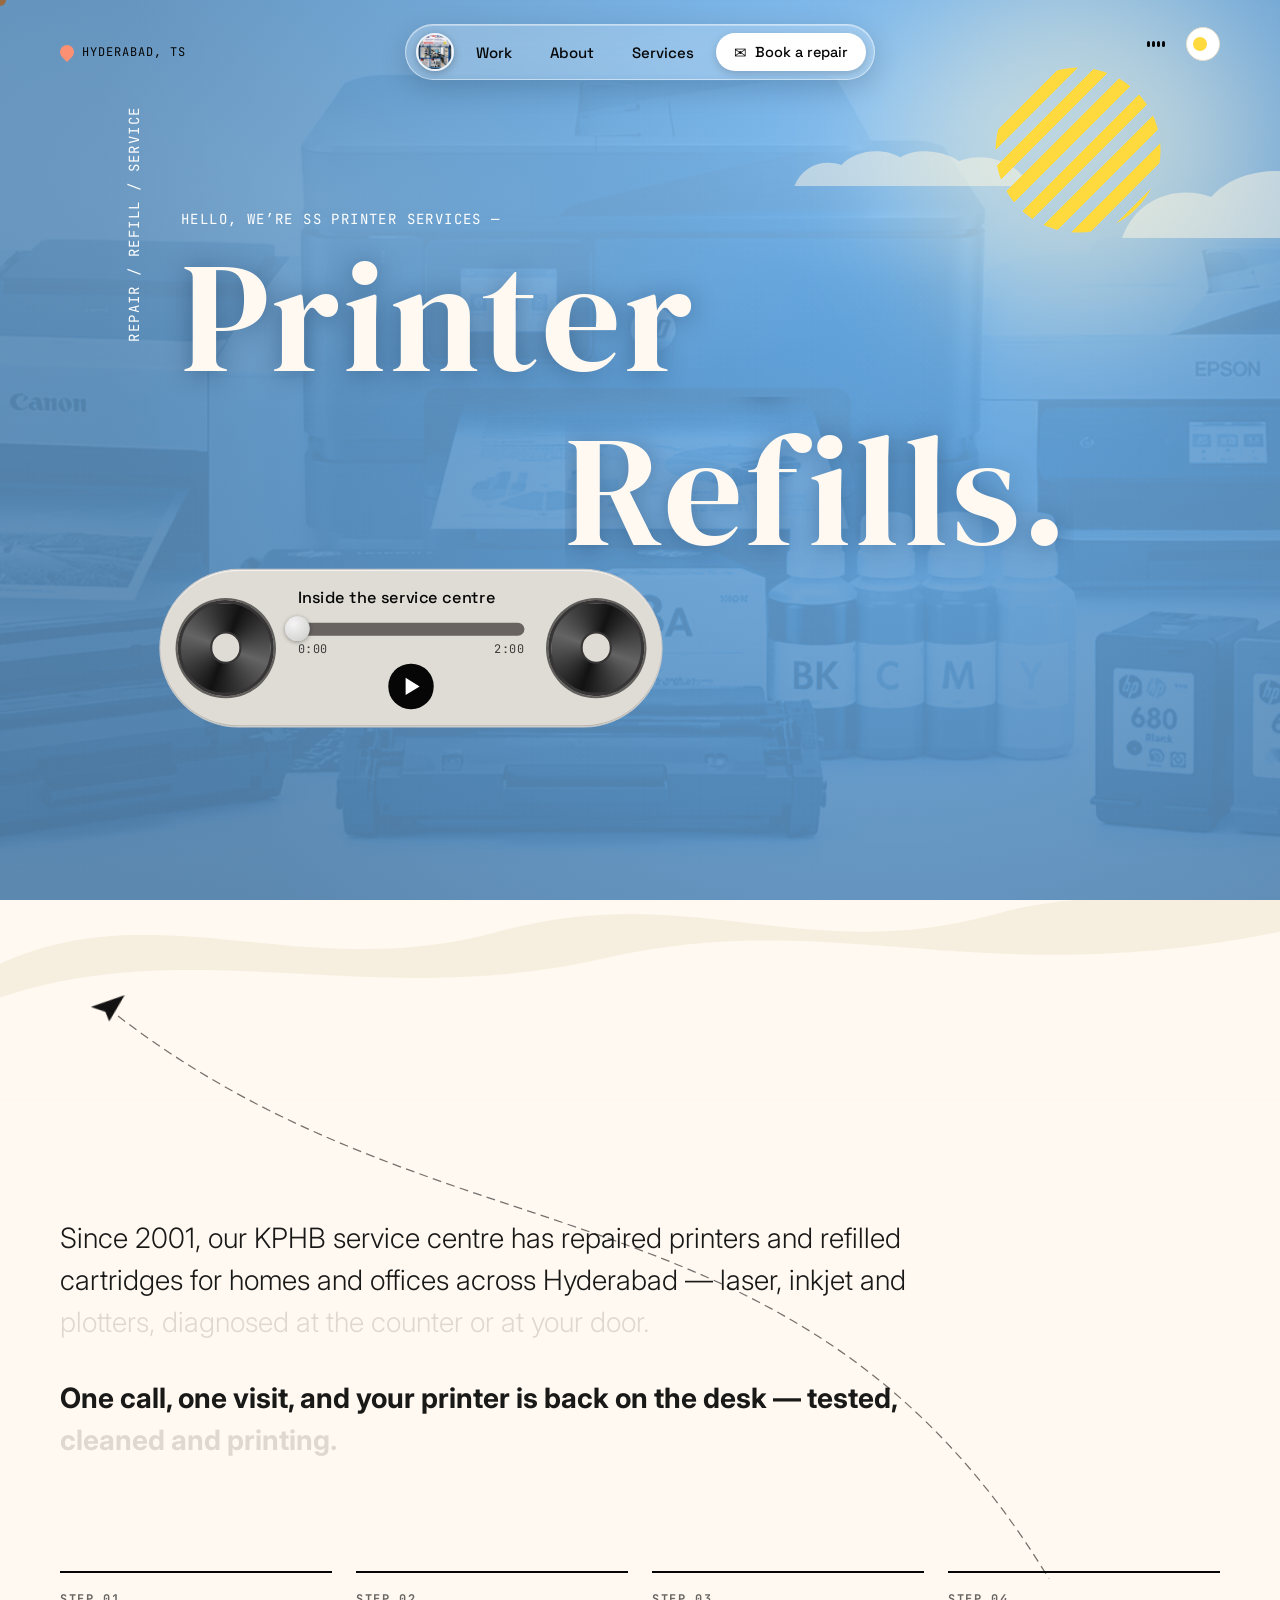
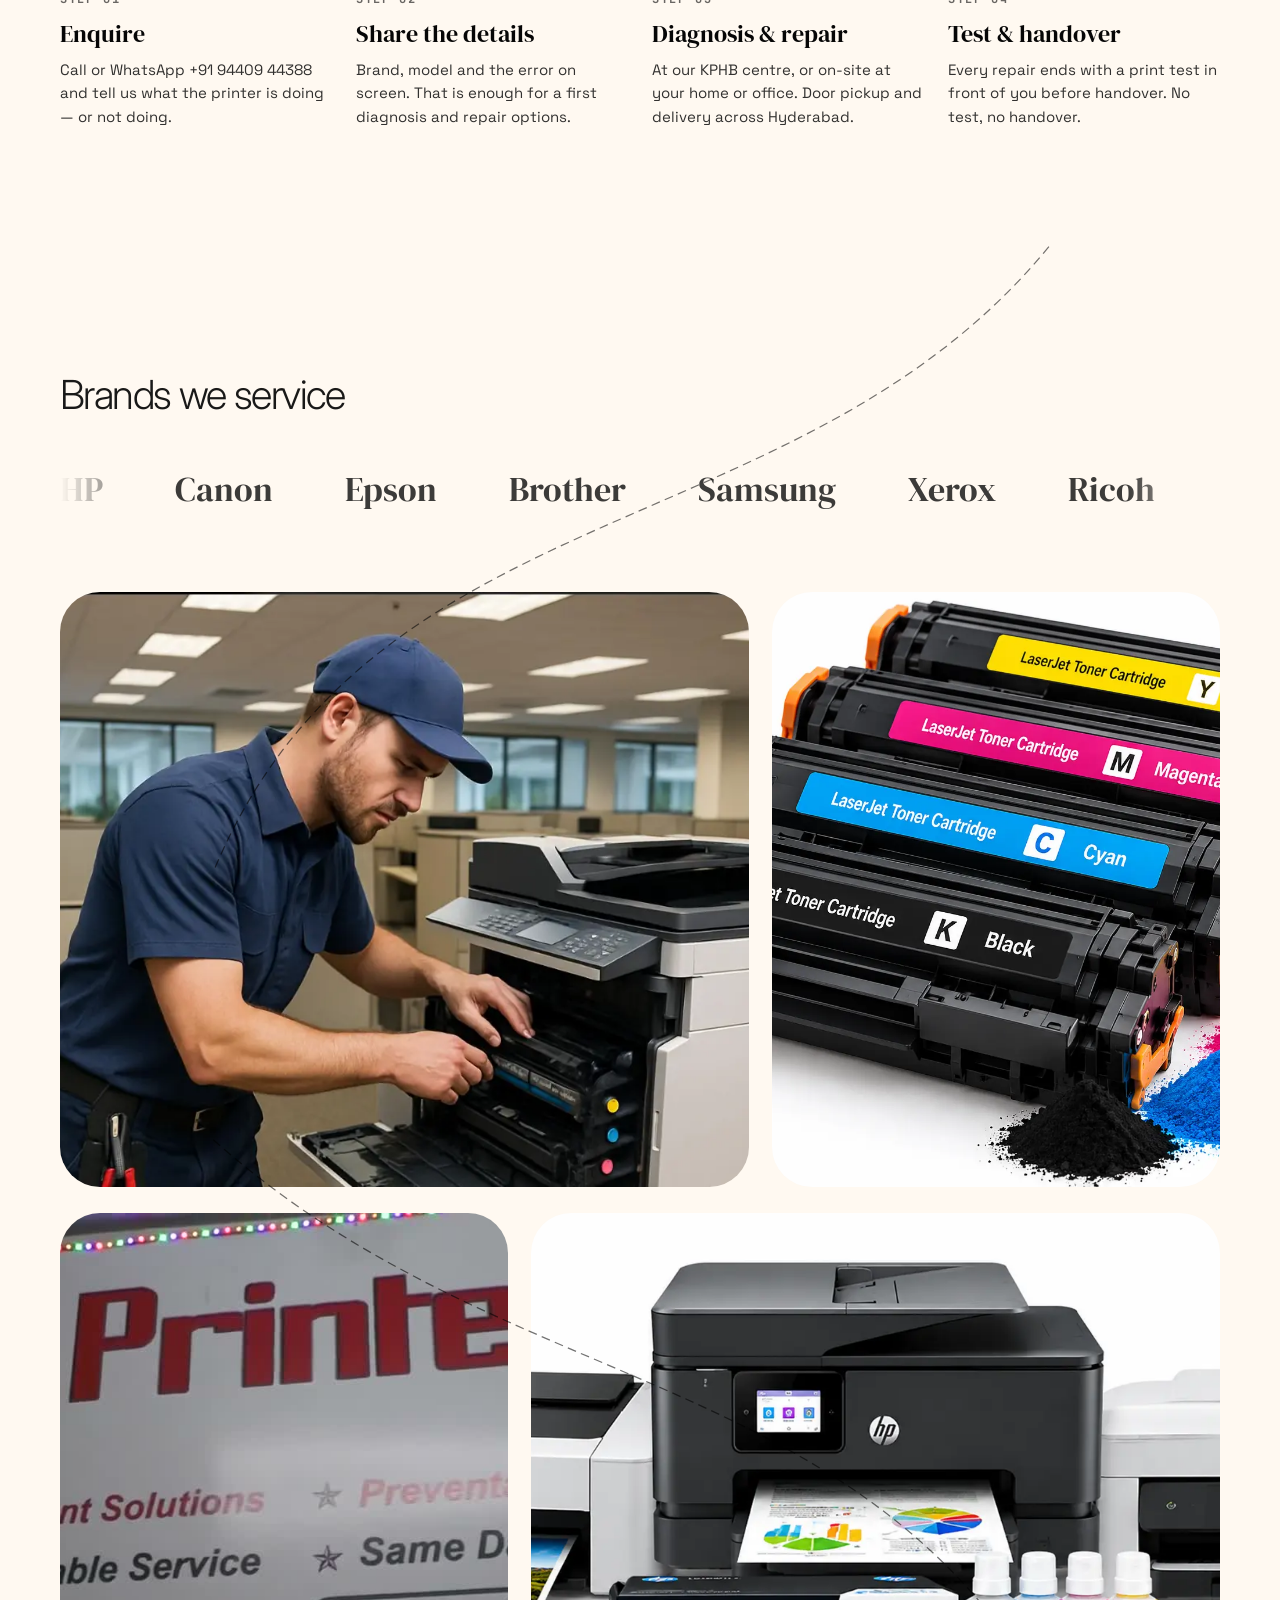
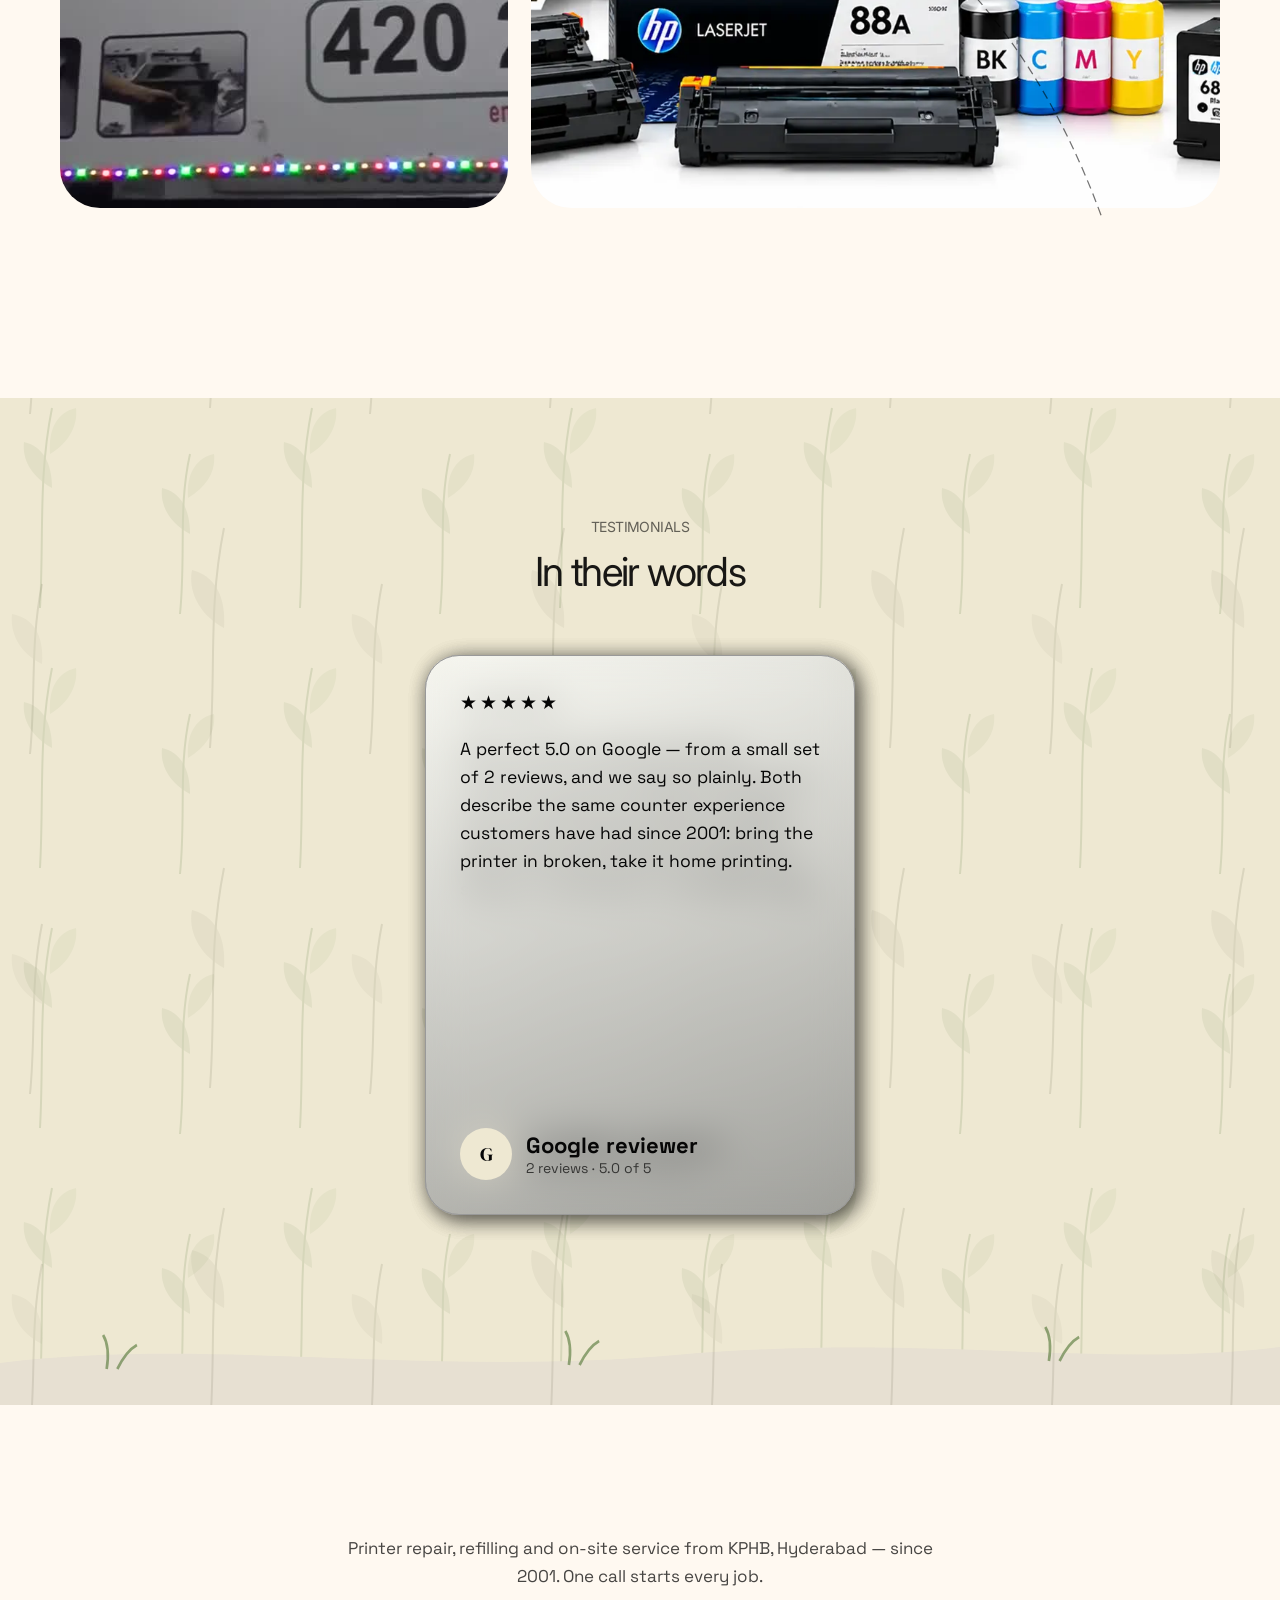
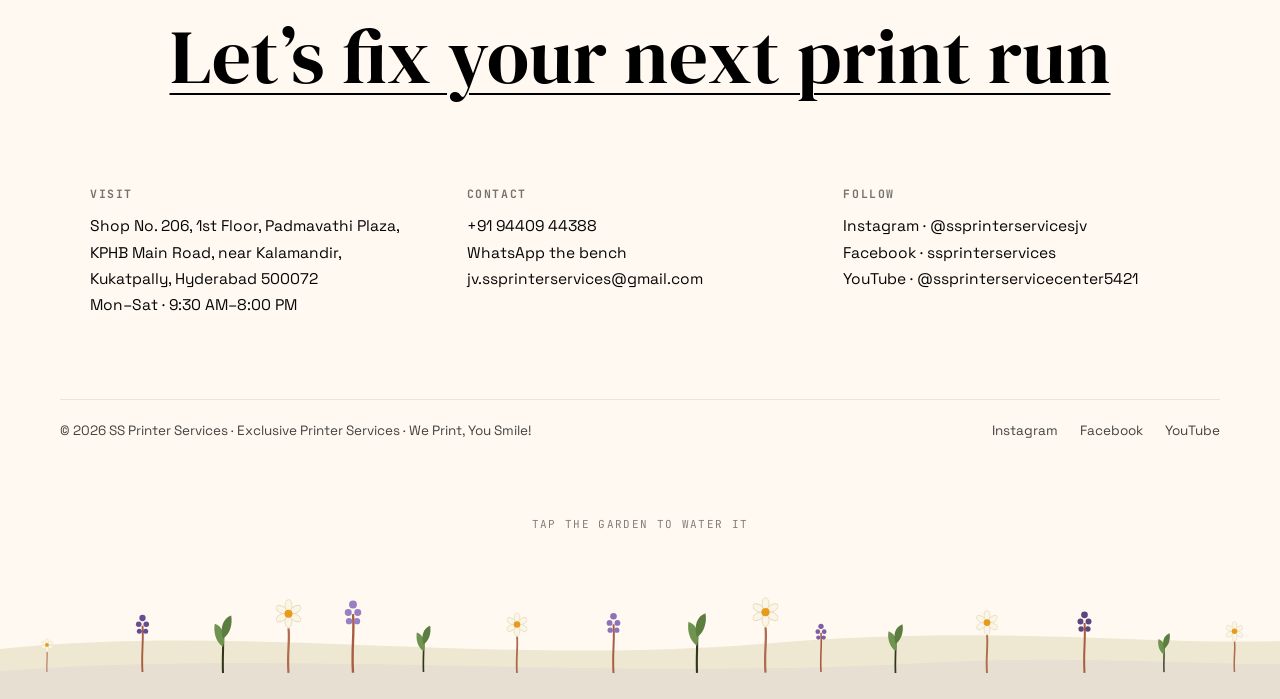
==== commit 370be962: "Micro-fix round v3: CS meta 2x2 grid (232px 1fr, margin-top 168px, key above value), hero roll windo" ====
--- a/index.html
+++ b/index.html
@@ -9,7 +9,7 @@
 <link rel="preconnect" href="https://fonts.googleapis.com">
 <link rel="preconnect" href="https://fonts.gstatic.com" crossorigin>
 <link href="https://fonts.googleapis.com/css2?family=DM+Serif+Display:ital@0;1&family=Figtree:wght@300;400;500&family=Inter:wght@300;400;700&family=Roboto:wght@500;800&family=Lato:wght@300;400;700&family=Space+Grotesk:wght@300;400;500;700&family=JetBrains+Mono:wght@400;500;700&family=Playfair+Display:ital,wght@1,400..600&family=Darker+Grotesque:wght@700&family=Bitter:ital@1&display=swap" rel="stylesheet">
-<link rel="stylesheet" href="css/site.css?v=2">
+<link rel="stylesheet" href="css/site.css?v=3">
 <script>
 /* Route shim + theme pre-paint (own code, SPEC §1.2/§1.7) */
 (function(){
@@ -93,8 +93,8 @@
     <div class="hero-noise" aria-hidden="true"></div>
     <div class="hero-content" id="hero-content">
       <div class="hero-sun" aria-hidden="true"></div>
-      <div class="hero-cloud c1" aria-hidden="true"></div>
-      <div class="hero-cloud c2" aria-hidden="true"></div>
+      <svg class="hero-cloud c1" viewBox="0 0 249 42" aria-hidden="true" focusable="false"><path d="M0 42C8 20 30 12 50 19 64 3 94 0 112 11 128 1 156 3 174 15 198 5 234 13 249 42Z" fill="#FFF9E9" opacity="0.5"/></svg>
+      <svg class="hero-cloud c2" viewBox="0 0 249 42" aria-hidden="true" focusable="false"><path d="M0 42C8 20 30 12 50 19 64 3 94 0 112 11 128 1 156 3 174 15 198 5 234 13 249 42Z" fill="#FFF9E9" opacity="0.5"/></svg>
       <p class="hero-eyebrow">Hello, we&rsquo;re SS Printer Services —</p>
       <p class="hero-vlabel">Repair / Refill / Service</p>
       <h1 class="hero-h1"><span>Printer</span><br>
@@ -316,12 +316,7 @@
           <p class="cs-tagline">Dead printer in, printing printer out.</p>
           <p class="cs-hero-intro">Laser, inkjet and dot-matrix printers repaired at the KPHB bench — paper jams, print quality faults, board and sensor failures, and the errors that stop a workday cold.</p>
         </div>
-        <div class="cs-hero-side"><dl class="cs-meta">
-            <dt>Service</dt><dd>Printer repair</dd>
-            <dt>For</dt><dd>Homes, shops &amp; offices</dd>
-            <dt>Since</dt><dd>2001 · Founder JV</dd>
-            <dt>Coverage</dt><dd>Centre + on-site, Hyderabad</dd>
-          </dl></div>
+        <div class="cs-meta"><div><div class="cs-meta-k">Service</div><div class="cs-meta-v">Printer repair</div></div><div><div class="cs-meta-k">For</div><div class="cs-meta-v">Homes, shops &amp; offices</div></div><div><div class="cs-meta-k">Since</div><div class="cs-meta-v">2001 · Founder JV</div></div><div><div class="cs-meta-k">Coverage</div><div class="cs-meta-v">Centre + on-site, Hyderabad</div></div></div>
       </div>
     </div>
     <div class="cs-hero-mock"><img src="assets/workbench-1.webp" alt="Repair workbench at SS Printer Services"></div>
@@ -398,12 +393,7 @@
           <p class="cs-tagline">Faded cartridge in, full-density prints out.</p>
           <p class="cs-hero-intro">Ink and toner cartridge refilling done as a bench process, not a top-up — every cartridge is opened, cleaned and tested before it goes back into your printer.</p>
         </div>
-        <div class="cs-hero-side"><dl class="cs-meta">
-            <dt>Service</dt><dd>Cartridge refilling</dd>
-            <dt>For</dt><dd>Ink &amp; toner cartridges</dd>
-            <dt>Process</dt><dd>5-step bench refill</dd>
-            <dt>Coverage</dt><dd>KPHB centre + sister store</dd>
-          </dl></div>
+        <div class="cs-meta"><div><div class="cs-meta-k">Service</div><div class="cs-meta-v">Cartridge refilling</div></div><div><div class="cs-meta-k">For</div><div class="cs-meta-v">Ink &amp; toner cartridges</div></div><div><div class="cs-meta-k">Process</div><div class="cs-meta-v">5-step bench refill</div></div><div><div class="cs-meta-k">Coverage</div><div class="cs-meta-v">KPHB centre + sister store</div></div></div>
       </div>
     </div>
     <div class="cs-hero-mock"><img src="assets/product-6.webp" alt="Cartridges and refilling supplies"></div>
@@ -477,12 +467,7 @@
           <p class="cs-tagline">The bench, at your door.</p>
           <p class="cs-hero-intro">Doorstep printer repair, new-printer installation and setup, and maintenance support for offices that cannot afford a silent printer — across 35+ areas of Hyderabad.</p>
         </div>
-        <div class="cs-hero-side"><dl class="cs-meta">
-            <dt>Service</dt><dd>On-site repair &amp; AMC</dd>
-            <dt>For</dt><dd>Homes &amp; offices</dd>
-            <dt>Coverage</dt><dd>35+ areas, Hyderabad</dd>
-            <dt>Extras</dt><dd>Door pickup &amp; delivery</dd>
-          </dl></div>
+        <div class="cs-meta"><div><div class="cs-meta-k">Service</div><div class="cs-meta-v">On-site repair &amp; AMC</div></div><div><div class="cs-meta-k">For</div><div class="cs-meta-v">Homes &amp; offices</div></div><div><div class="cs-meta-k">Coverage</div><div class="cs-meta-v">35+ areas, Hyderabad</div></div><div><div class="cs-meta-k">Extras</div><div class="cs-meta-v">Door pickup &amp; delivery</div></div></div>
       </div>
     </div>
     <div class="cs-hero-mock"><video muted loop playsinline autoplay poster="assets/service-centre-poster.jpg" src="assets/service-centre.mp4" aria-label="Inside the SS Printer service centre"></video></div>
@@ -545,12 +530,7 @@
           <p class="cs-tagline">The right part, the right cartridge.</p>
           <p class="cs-hero-intro">Genuine spare parts and consumables for the printers we service — plus printer sales, all enquiry-based at the counter. We publish no prices, because the right part depends on your exact model.</p>
         </div>
-        <div class="cs-hero-side"><dl class="cs-meta">
-            <dt>Service</dt><dd>Spares &amp; consumables</dd>
-            <dt>Lines</dt><dd>12 enquiry-only products</dd>
-            <dt>Prices</dt><dd>At the counter — none listed</dd>
-            <dt>Coverage</dt><dd>KPHB store + delivery</dd>
-          </dl></div>
+        <div class="cs-meta"><div><div class="cs-meta-k">Service</div><div class="cs-meta-v">Spares &amp; consumables</div></div><div><div class="cs-meta-k">Lines</div><div class="cs-meta-v">12 enquiry-only products</div></div><div><div class="cs-meta-k">Prices</div><div class="cs-meta-v">At the counter — none listed</div></div><div><div class="cs-meta-k">Coverage</div><div class="cs-meta-v">KPHB store + delivery</div></div></div>
       </div>
     </div>
     <div class="cs-hero-mock"><img src="assets/toner-collection.webp" alt="CMYK laser toner cartridge collection"></div>
@@ -654,6 +634,6 @@
 </div>
 
 <audio id="audio" preload="none"><source src="assets/store-tour.mp3" type="audio/mpeg"></audio>
-<script src="js/site.js?v=2" defer></script>
+<script src="js/site.js?v=3" defer></script>
 </body>
 </html>
--- a/css/site.css
+++ b/css/site.css
@@ -122,18 +122,21 @@
 .hero-sky{position:absolute;inset:0 -10%;background-position:center 35%;mix-blend-mode:screen;opacity:.6;background:radial-gradient(ellipse 60% 34% at 30% 22%,#d6ebff,transparent 70%),radial-gradient(ellipse 46% 26% at 74% 14%,#fffbff,transparent 70%)}
 .hero-noise{position:absolute;inset:0;opacity:.10;background-image:radial-gradient(rgba(255,255,255,.5) 1px,transparent 1px);background-size:7px 7px;pointer-events:none}
 .hero-content{position:absolute;inset:0;--sun-w:clamp(300px,48vw,725.138px)}
-.hero-sun{position:absolute;width:calc(var(--sun-w)*.33);aspect-ratio:1;border-radius:50%;background:repeating-linear-gradient(-45deg,var(--c-gold) 0 13px,transparent 13px 25px);top:calc(var(--sun-w)*.03);right:calc(var(--sun-w)*.07)}
-body.night .hero-sun{background:#ffffff;opacity:.28;filter:blur(2px)}
-.hero-cloud{position:absolute;background:#ffffff;border-radius:999px;opacity:.38;filter:blur(3px)}
-.hero-cloud.c1{width:calc(var(--sun-w)*.723655);height:calc(var(--sun-w)*.09);top:9%;right:4%}
-.hero-cloud.c2{width:calc(var(--sun-w)*.384752);height:calc(var(--sun-w)*.06);top:21%;right:20%}
-body.night .hero-cloud{opacity:.12}
+.hero-sun{position:absolute;width:var(--sun-w);aspect-ratio:1;top:calc(var(--sun-w)*-.256087);right:calc(var(--sun-w)*-.171192);pointer-events:none;z-index:2}
+.hero-sun::before{content:"";position:absolute;left:50%;top:50%;width:calc(var(--sun-w)*.576911);aspect-ratio:1;border-radius:50%;transform:translate(-50%,-50%);background:rgba(255,247,212,.45);filter:blur(calc(var(--sun-w)*.105773))}
+.hero-sun::after{content:"";position:absolute;left:50%;top:50%;width:calc(var(--sun-w)*.268405);aspect-ratio:1;border-radius:50%;transform:translate(-50%,-50%);background:repeating-linear-gradient(-45deg,var(--c-gold) 0 13px,transparent 13px 25px)}
+body.night .hero-sun::after{background:repeating-linear-gradient(-45deg,#ffffff 0 13px,transparent 13px 25px)}
+.hero-cloud{position:absolute;height:auto;pointer-events:none;z-index:1}
+.hero-cloud.c1{width:calc(var(--sun-w)*.723655);right:calc(var(--sun-w)*-.466696);top:calc(var(--sun-w)*.264775)}
+.hero-cloud.c2{width:calc(var(--sun-w)*.384752);right:calc(var(--sun-w)*.406185);top:calc(var(--sun-w)*.238576)}
+body.night .hero-cloud{filter:brightness(0);opacity:.5}
+@media (max-width:640px){.hero-sun,.hero-cloud{transform:translateY(70px)}}
 .hero-eyebrow{position:absolute;left:calc(50% - 459px);top:calc(50vh - 240px);font-family:var(--mono);font-size:14px;letter-spacing:1.4px;text-transform:uppercase;color:#ffffff}
 .hero-vlabel{position:absolute;left:calc(50% - 506px);top:50%;transform:rotate(-90deg) translateX(50%);transform-origin:left center;font-family:var(--mono);font-size:14px;letter-spacing:1.4px;text-transform:uppercase;color:#ffffff;white-space:nowrap}
 .hero-h1{position:absolute;left:calc(50% - 459px);top:calc(50vh - 215px);font-family:var(--serif);font-weight:400;font-size:156px;letter-spacing:3.1px;line-height:1.04;color:#fff9f1;text-shadow:0 2px 26px rgba(3,24,53,0.35)}
-.hero-h1 .roll{display:block;height:1.04em;overflow:hidden;margin-left:min(30vw,440px)}
+.hero-h1 .roll{display:block;height:1.2em;line-height:1.2;overflow:hidden;margin-left:min(30vw,440px)}
 .hero-h1 .roll-track{display:block;transition:transform 560ms cubic-bezier(0.22,1.15,0.36,1)}
-.hero-h1 .roll-track span{display:block;height:1.04em}
+.hero-h1 .roll-track span{display:block;height:1.2em;line-height:1.2}
 
 /* Recorder (SPEC §3.1) */
 .recorder{position:absolute;left:calc(50% - 229px);top:calc(50vh + 198px);transform:translate(-50%,-50%) scale(1.08);display:flex;align-items:center;padding:16px;gap:22px;border-radius:9999px;background:#dfdcd5;border:1px solid #c9c9c9;box-shadow:inset 0 1px 0 #f5f1ee,inset 0 -1px 0 #b8b7b2;cursor:pointer;max-width:calc(100vw - 24px)}
@@ -393,10 +396,11 @@
 .cs-tagline{font-family:var(--serif);font-style:italic;font-weight:400;font-size:34px;line-height:1.2;letter-spacing:.01em;margin-top:16px;color:rgba(11,11,11,0.6)}
 body.night .cs-band.cream .cs-tagline{color:rgba(255,249,233,0.7)}
 .cs-hero-intro{font-size:17px;line-height:1.6;max-width:560px;margin-top:32px;color:rgba(11,11,11,0.92)}
-.cs-hero-side .cs-meta{margin-top:6px}
-.cs-meta{display:grid;grid-template-columns:1fr 1fr;gap:40px 30px}
-.cs-meta dt{font-size:13px;text-transform:uppercase;letter-spacing:.06em;opacity:.55;margin-bottom:8px}
-.cs-meta dd{font-size:18px}
+.cs-meta{display:grid;grid-template-columns:232px 1fr;gap:40px 0;margin-top:168px}
+.cs-meta-k{font-size:13px;font-weight:400;letter-spacing:.06em;text-transform:uppercase;color:#8f8a80;margin-bottom:10px}
+.cs-meta-v{font-size:18px;color:var(--cs-ink)}
+body.night .cs-meta-v{color:#fff9ea}
+html.cs-static .cs-meta{grid-template-columns:1fr;gap:26px 0}
 .cs-hero-mock{height:100vh;height:100svh;margin-top:80px;overflow:hidden}
 .cs-hero-mock img,.cs-hero-mock video{width:100%;height:100%;object-fit:cover;animation:csHeroZoom 18s ease-in-out infinite alternate}
 .cs-ledger{padding:120px 0}
@@ -490,11 +494,11 @@
   .cs-hero-grid{grid-template-columns:1fr}
   .cs-ledger-head{grid-template-columns:1fr}
   .cs-ledger-num{font-size:64px}
-  .cs-meta{grid-template-columns:1fr;row-gap:14px;margin-top:70px}
-  .cs-meta dd{margin-bottom:16px}
+  .cs-meta{margin-top:8px}
 }
 @media (max-width:820px){
   .cs-pager{display:none!important}
+  .cs-meta{grid-template-columns:1fr;gap:26px 0}
   .cs-quote p{font-size:30px}
   .cs-closing{padding:130px 0}
   .cs-closing h2{font-size:38px}
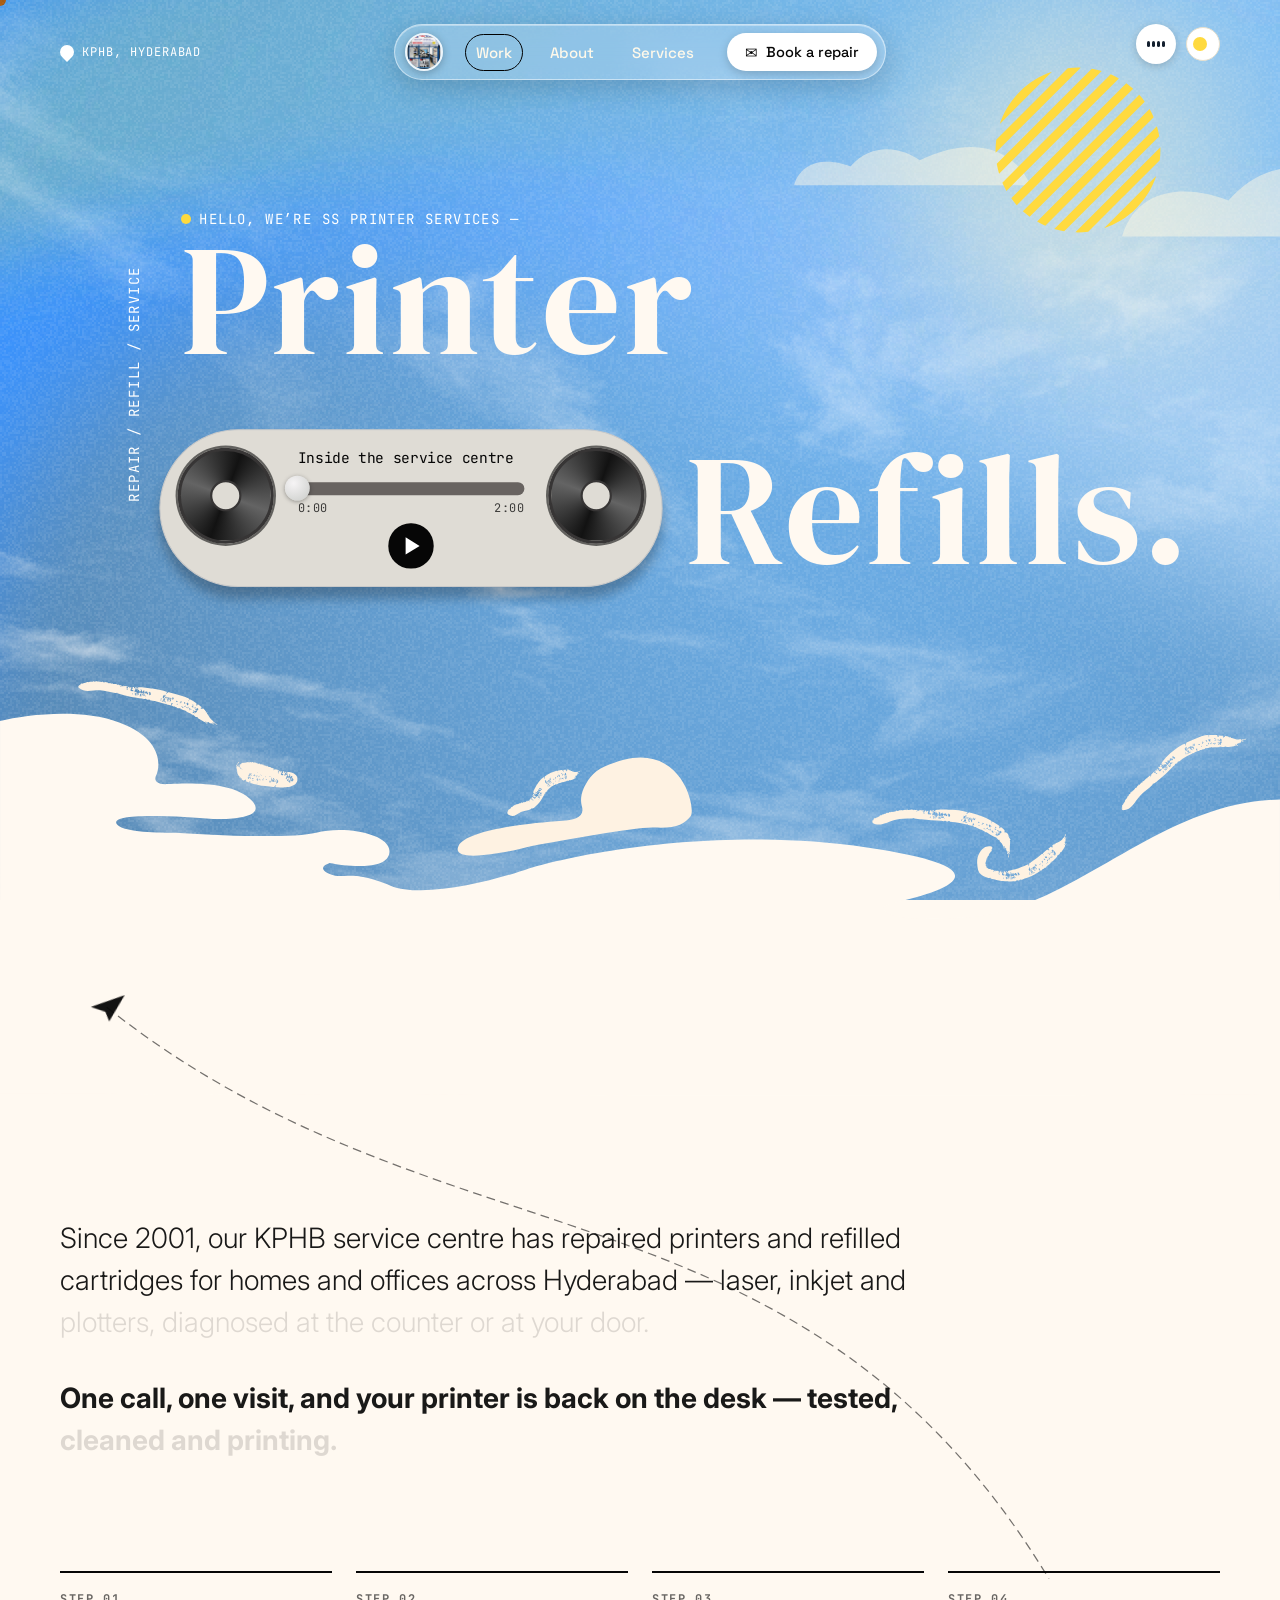
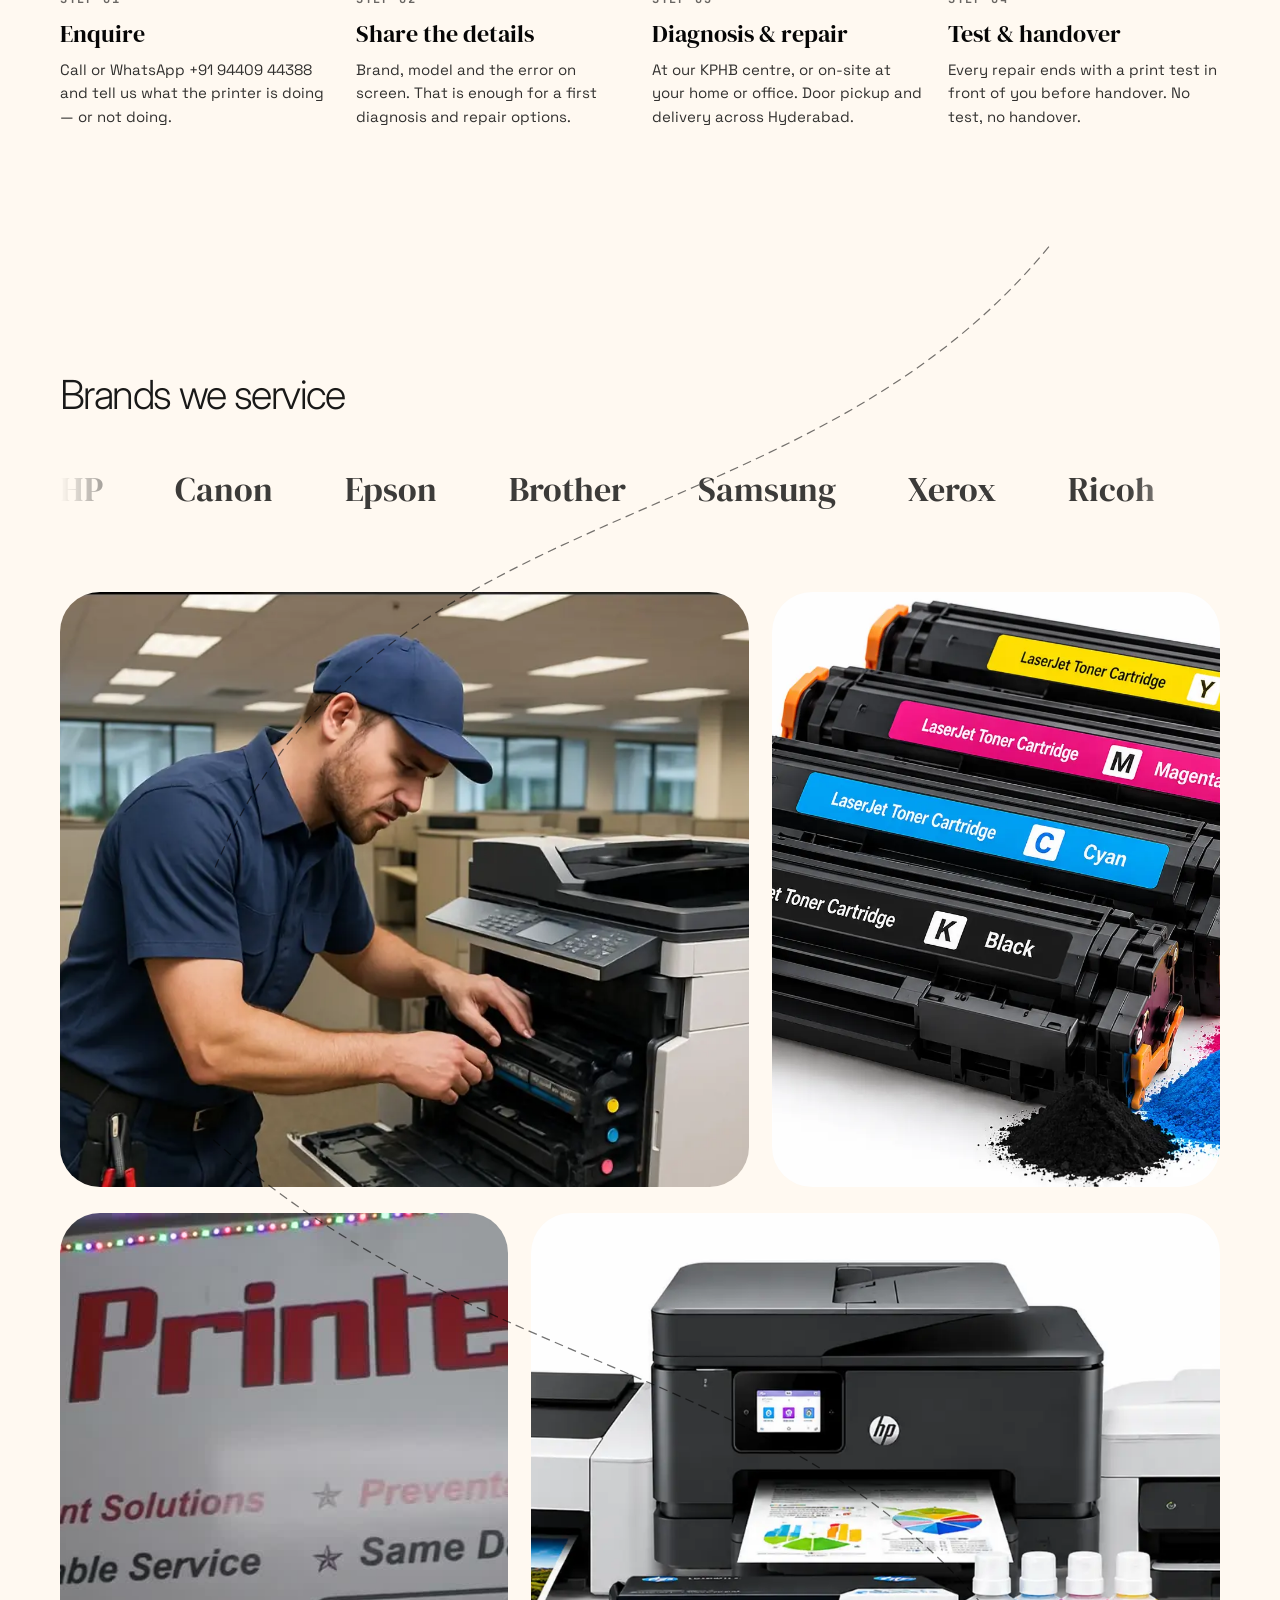
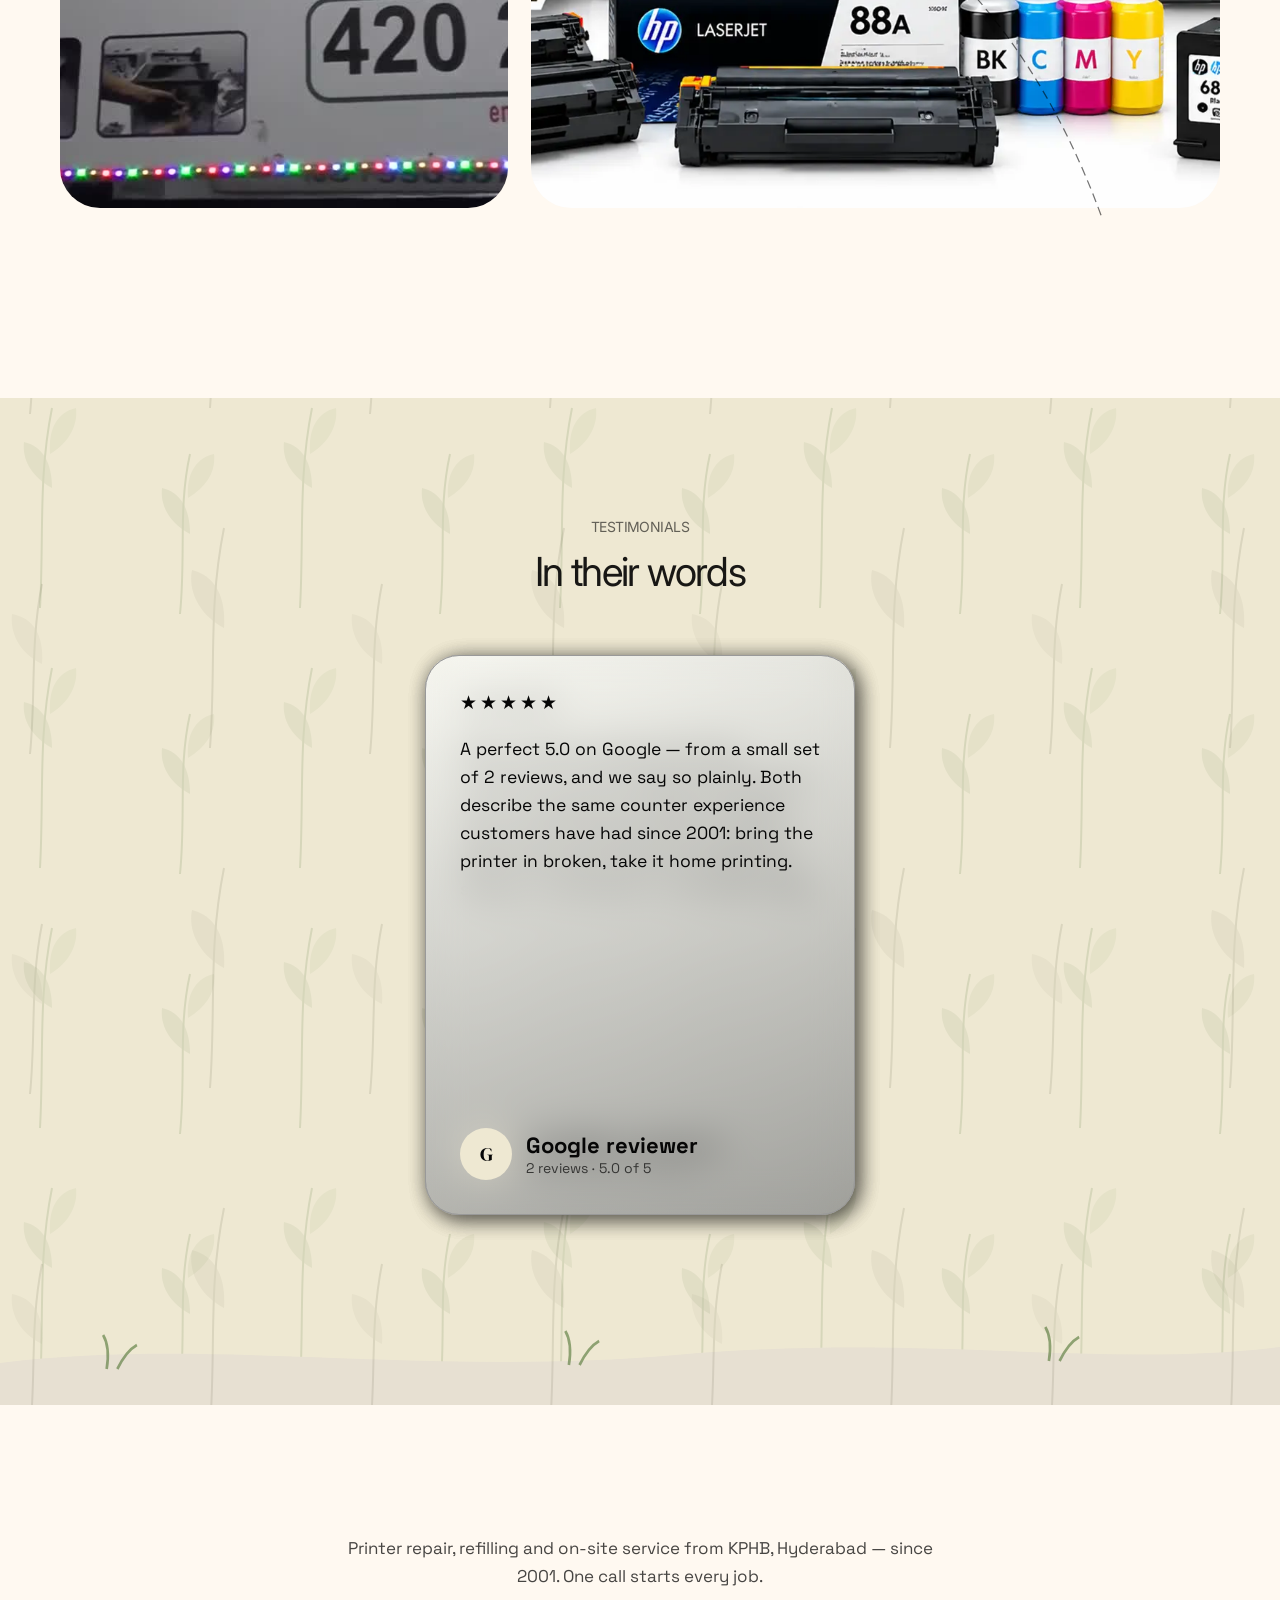
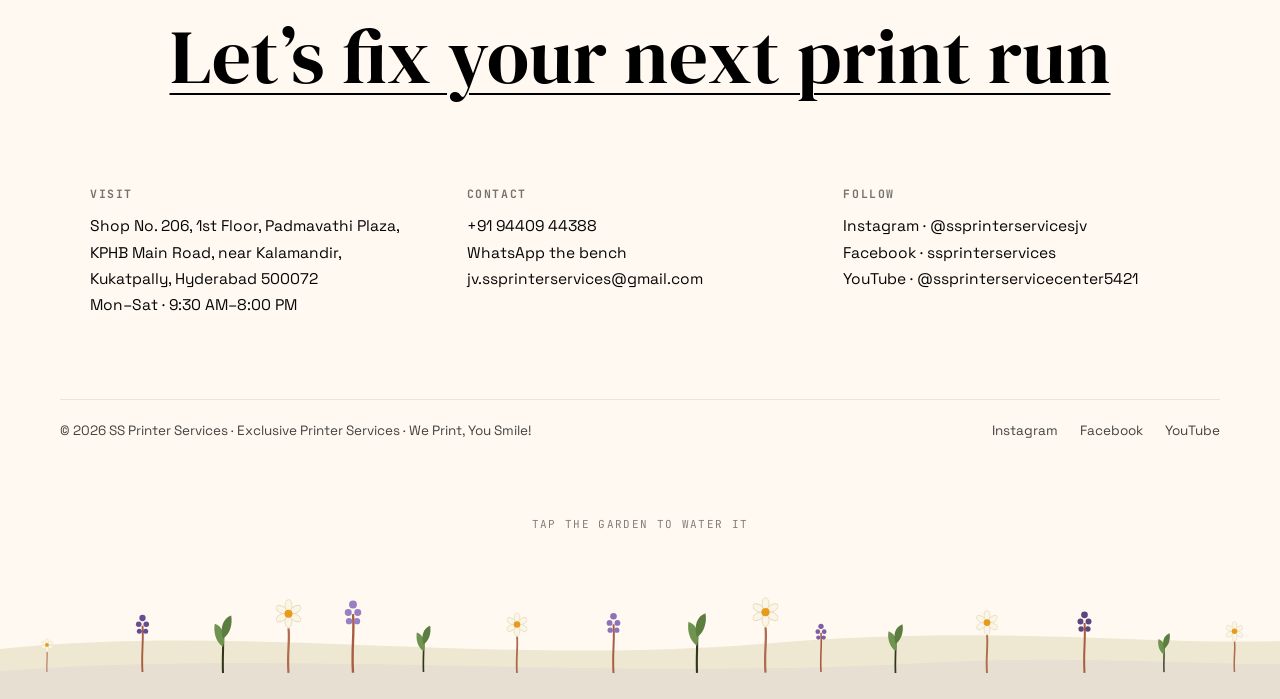
==== commit 56f927ed: "Fix round: exact reference hero background stack + full transition system - Hero: real reference bac" ====
--- a/index.html
+++ b/index.html
@@ -9,7 +9,7 @@
 <link rel="preconnect" href="https://fonts.googleapis.com">
 <link rel="preconnect" href="https://fonts.gstatic.com" crossorigin>
 <link href="https://fonts.googleapis.com/css2?family=DM+Serif+Display:ital@0;1&family=Figtree:wght@300;400;500&family=Inter:wght@300;400;700&family=Roboto:wght@500;800&family=Lato:wght@300;400;700&family=Space+Grotesk:wght@300;400;500;700&family=JetBrains+Mono:wght@400;500;700&family=Playfair+Display:ital,wght@1,400..600&family=Darker+Grotesque:wght@700&family=Bitter:ital@1&display=swap" rel="stylesheet">
-<link rel="stylesheet" href="css/site.css?v=3">
+<link rel="stylesheet" href="css/site.css?v=4">
 <script>
 /* Route shim + theme pre-paint (own code, SPEC §1.2/§1.7) */
 (function(){
@@ -67,7 +67,7 @@
 
 <!-- Nav (SPEC §1.7) -->
 <header id="nav">
-  <div class="nav-side"><span class="pin" aria-hidden="true"></span> Hyderabad, TS</div>
+  <div class="nav-side"><span class="pin" aria-hidden="true"></span> KPHB, Hyderabad</div>
   <a class="nav-back" href="./" data-route="home">← Back</a>
   <nav class="nav-pill" id="nav-pill" aria-label="Main"><span class="nav-avatar"><img src="assets/storefront.webp" alt=""></span><span class="nav-links"><a class="nav-link" href="./" data-route="home">Work</a><a class="nav-link" href="about.html" data-route="about">About</a><a class="nav-link" href="playground.html" data-route="playground">Services</a></span><span class="avail"><span class="avail-dot"></span> Open Mon–Sat</span><button class="nav-cta" data-contact><span class="env" aria-hidden="true">✉</span> Book a repair</button></nav>
   <div class="nav-tools">
@@ -88,16 +88,19 @@
 <main id="home-view">
   <!-- HERO (SPEC §3.1) -->
   <section class="hero" id="hero">
-    <img class="hero-shader-img" id="hero-img" src="assets/printer-collection.webp" alt="A collection of printers with ink and toner supplies at SS Printer Services" fetchpriority="high">
+    <img class="hero-shader-img" src="assets/bg/hero-shader.webp" alt="" aria-hidden="true" fetchpriority="high">
+    <img class="hero-shader-img hero-shader-night-img" src="assets/bg/hero-shader-night.webp" alt="" aria-hidden="true">
     <div class="hero-sky" aria-hidden="true"></div>
+      <div class="hero-stars" aria-hidden="true"></div>
+      <div class="hero-meteors" aria-hidden="true"></div>
     <div class="hero-noise" aria-hidden="true"></div>
     <div class="hero-content" id="hero-content">
-      <div class="hero-sun" aria-hidden="true"></div>
-      <svg class="hero-cloud c1" viewBox="0 0 249 42" aria-hidden="true" focusable="false"><path d="M0 42C8 20 30 12 50 19 64 3 94 0 112 11 128 1 156 3 174 15 198 5 234 13 249 42Z" fill="#FFF9E9" opacity="0.5"/></svg>
-      <svg class="hero-cloud c2" viewBox="0 0 249 42" aria-hidden="true" focusable="false"><path d="M0 42C8 20 30 12 50 19 64 3 94 0 112 11 128 1 156 3 174 15 198 5 234 13 249 42Z" fill="#FFF9E9" opacity="0.5"/></svg>
-      <p class="hero-eyebrow">Hello, we&rsquo;re SS Printer Services —</p>
-      <p class="hero-vlabel">Repair / Refill / Service</p>
-      <h1 class="hero-h1"><span>Printer</span><br>
+      <img class="sun-group" src="assets/bg/sun.svg" alt="" aria-hidden="true">
+        <div class="moon-group" aria-hidden="true"><div class="moon-glow"></div><img class="moon-disc" src="assets/bg/moon.svg" alt=""></div>
+      <img class="hero-cloud cloud-a" src="assets/bg/cloud.svg" alt="" aria-hidden="true">
+      <img class="hero-cloud cloud-b" src="assets/bg/cloud.svg" alt="" aria-hidden="true">
+      <p class="hero-eyebrow"><span class="dot" aria-hidden="true"></span>Hello, we&rsquo;re SS Printer Services —</p>
+      <h1 class="hero-h1"><p class="hero-vlabel">Repair / Refill / Service</p><span>Printer</span><br>
         <span class="roll" aria-label="repair, refills, setup, care"><span class="roll-track" id="roll-track"><span>Repair.</span><span>Refills.</span><span>Setup.</span><span>Care.</span><span>Repair.</span></span></span>
       </h1>
       <!-- Recorder / audio player (SPEC §3.1) -->
@@ -120,7 +123,7 @@
   <!-- STORY / PROJECTS (SPEC §3.1) -->
   <div class="plane-layer" id="plane-layer" aria-hidden="true"><svg class="trail" viewBox="0 0 1440 3021" preserveAspectRatio="none"><path id="trail-1" d="M120 120 C500 420 900 300 1180 760"/><path id="trail-2" d="M1180 1060 C900 1400 420 1330 240 1760"/><path id="trail-3" d="M240 2060 C600 2380 1050 2300 1240 2820"/></svg><div class="paper-plane" id="paper-plane"><svg viewBox="0 0 40 40"><path d="M4 22 L36 6 L24 34 L19 25 Z" fill="#060606"/></svg></div></div>
   <section class="projects" id="story">
-    <svg class="sky-band" viewBox="0 0 1440 471" preserveAspectRatio="none" aria-hidden="true"><path d="M0 318 C180 236 340 342 560 282 C780 222 900 322 1120 262 C1260 224 1360 262 1440 232 L1440 471 L0 471 Z" fill="#eee8d2" opacity="0.55"/><path d="M0 356 C220 282 420 372 680 312 C940 252 1100 352 1440 282 L1440 471 L0 471 Z" fill="#fff9f1"/></svg>
+    <div class="sky-band" aria-hidden="true"></div>
     
     <div class="wrap">
       <div class="intro-copy" id="intro-copy">
@@ -200,7 +203,7 @@
 <!-- ================= ABOUT VIEW (SPEC §3.2) ================= -->
 <div id="about-view" class="view" hidden>
   <section class="about-intro">
-    <div class="ai-sunclouds" aria-hidden="true"><span class="sun"></span><span class="cloud a"></span><span class="cloud b"></span></div>
+    <img class="ai-sunclouds" src="assets/bg/about-sun-clouds.png" alt="" aria-hidden="true">
     
     <div class="ai-inner">
       <div>
@@ -216,7 +219,7 @@
         <button class="pol-reset" id="pol-reset" aria-label="Reset photos">↺</button>
       </div>
     </div>
-    <div class="ai-land" aria-hidden="true"><svg viewBox="0 0 1440 110" preserveAspectRatio="none"><path d="M0 64 C260 38 520 82 820 58 C1100 36 1280 70 1440 50 L1440 110 L0 110 Z" fill="#eee8d2"/></svg></div>
+    <img class="ai-land" src="assets/bg/about-land.png" alt="" aria-hidden="true">
   </section>
   <section class="about-exp">
     <div class="ae-inner">
@@ -634,6 +637,6 @@
 </div>
 
 <audio id="audio" preload="none"><source src="assets/store-tour.mp3" type="audio/mpeg"></audio>
-<script src="js/site.js?v=3" defer></script>
+<script src="js/site.js?v=4" defer></script>
 </body>
 </html>
--- a/css/site.css
+++ b/css/site.css
@@ -79,7 +79,11 @@
 .nav-pill a{text-decoration:none;font-size:15px;font-weight:500;white-space:nowrap}
 .nav-avatar{width:38px;height:38px;flex:0 0 38px;border-radius:50%;overflow:hidden;border:2px solid rgba(255,255,255,0.85);box-shadow:0 2px 8px rgba(6,6,6,0.25)}
 .nav-avatar img{width:100%;height:100%;object-fit:cover}
-.nav-links{display:flex;align-items:center;gap:38px}
+.nav-links{display:flex;align-items:center;gap:16px}
+.nav-link{padding:8px 10px;border:1px solid transparent;border-radius:99px;transition:border-color .35s cubic-bezier(0.25,0.46,0.45,0.94)}
+.nav-link:hover{border-color:#000}
+body.route-home .nav-link[data-route="home"],body.route-about .nav-link[data-route="about"],body.route-playground .nav-link[data-route="playground"]{border-color:#000}
+body.night .nav-link:hover,body.night.route-home .nav-link[data-route="home"],body.night.route-about .nav-link[data-route="about"],body.night.route-playground .nav-link[data-route="playground"]{border-color:#fff}
 .nav-cta{display:flex;align-items:center;gap:8px;background:#ffffff;color:#060606;font-size:14.5px;font-weight:500;white-space:nowrap;padding:10px 18px;border-radius:999px;box-shadow:0 3px 10px rgba(6,6,6,0.18);transition:transform .18s var(--ease-spring)}
 .nav-cta:hover{transform:scale(1.04)}
 .nav-cta .env{font-size:15px;line-height:1}
@@ -91,7 +95,7 @@
 .avail-dot{width:8px;height:8px;border-radius:50%;background:var(--c-coral);animation:avail-pulse 1.8s cubic-bezier(0.4,0,0.6,1) infinite}
 @keyframes avail-pulse{0%,100%{transform:scale(1);opacity:1}50%{transform:scale(1.5);opacity:.55}}
 .nav-tools{display:flex;gap:10px;align-items:center;min-width:150px;justify-content:flex-end}
-.wave-btn{width:40px;height:40px;border-radius:50%;display:grid;place-items:center;gap:2px}
+.wave-btn{width:40px;height:40px;border-radius:50%;display:grid;place-items:center;gap:2px;background:#ffffff;color:#14202f;box-shadow:0 2px 8px rgba(6,6,6,0.18)}
 .wave-btn .bars{display:flex;gap:2.5px;align-items:center;height:16px}
 .wave-btn .bars i{width:2.5px;height:6px;background:currentColor;border-radius:2px;display:block}
 .wave-btn.playing .bars i{animation:nav-wave-travel 1.15s linear infinite}
@@ -109,6 +113,15 @@
 #nav.menu-open .mobile-menu .mm-foot{font-family:var(--mono);font-size:12px;letter-spacing:.1em;text-transform:uppercase;opacity:.6;margin-top:20px}
 #nav.nav-on-dark{color:#fff9ea}
 #nav.nav-on-light{color:var(--c-ink)}
+#nav.nav-on-dark .nav-side{color:#ffffff}
+#nav.nav-on-dark .nav-side .pin{background:#ffffff}
+#nav.nav-on-dark .nav-back{color:#ffffff}
+
+/* ---------- Route hero transition (SPEC §1.2: expand 440 / settle 620) ---------- */
+.rt-hero{position:fixed;left:0;top:0;width:100vw;height:100vh;z-index:90;transform-origin:0 0;overflow:hidden;pointer-events:none;will-change:transform,clip-path;backface-visibility:hidden}
+.rt-hero .cs-hero-mock{width:100%;height:100%;aspect-ratio:auto;margin:0;max-height:none}
+.rt-settling .cs-hero .cs-hero-mock{visibility:hidden}
+.rt-settling .cs-hero .cs-hero-grid{opacity:0}
 
 /* ---------- Reveal utility (SPEC §1.7) ---------- */
 .reveal{opacity:0;transform:translateY(26px);transition:opacity .85s var(--ease-house),transform .85s var(--ease-house);transition-delay:var(--reveal-delay,0s)}
@@ -116,36 +129,50 @@
 
 /* ---------- Hero (SPEC §3.1) ---------- */
 .hero{position:sticky;top:0;height:100vh;z-index:1;overflow:hidden;background:radial-gradient(ellipse 1000px 1340px at 68.65% 23.5%,var(--hero-from),var(--hero-to))}
-.hero-shader-img{position:absolute;inset:0;width:100%;height:100%;object-fit:cover;opacity:.34;mix-blend-mode:luminosity}
-.hero::after{content:"";position:absolute;inset:0;background:radial-gradient(ellipse 1000px 1340px at 68.65% 23.5%,rgba(113,183,244,0.55),rgba(87,136,179,0.72) 78%),linear-gradient(180deg,rgba(113,183,244,.25),rgba(87,136,179,.35) 60%,rgba(3,24,53,.28));pointer-events:none;z-index:1}
+.hero-shader-img{position:absolute;inset:0;width:100%;height:100%;object-fit:cover;z-index:0}
+.hero-shader-night-img{opacity:0;transition:opacity .45s ease}
+body.night .hero-shader-night-img{opacity:1}
 .hero-content{z-index:2}
-.hero-sky{position:absolute;inset:0 -10%;background-position:center 35%;mix-blend-mode:screen;opacity:.6;background:radial-gradient(ellipse 60% 34% at 30% 22%,#d6ebff,transparent 70%),radial-gradient(ellipse 46% 26% at 74% 14%,#fffbff,transparent 70%)}
-.hero-noise{position:absolute;inset:0;opacity:.10;background-image:radial-gradient(rgba(255,255,255,.5) 1px,transparent 1px);background-size:7px 7px;pointer-events:none}
+.hero-sky{position:absolute;inset:0 -10%;background:url(../assets/bg/hero-sky-day.webp) center 35%/cover no-repeat;mix-blend-mode:screen;opacity:.6;z-index:0}
+body.night .hero-sky{display:none}
+.hero-stars{position:absolute;inset:0;background:url(../assets/bg/hero-stars-tile.webp) repeat;background-size:700px 700px;mix-blend-mode:screen;opacity:0;z-index:0;pointer-events:none}
+body.night .hero-stars{opacity:1}
+.hero-noise{position:absolute;inset:0;opacity:.10;background-image:url(../assets/bg/imgNoiseTexture.png);background-size:2048px 2048px;pointer-events:none;z-index:0}
+body.night .hero-noise{background-size:1024px 1024px}
+.hero-meteors{position:absolute;inset:0;overflow:hidden;z-index:0;pointer-events:none}
+.hero-meteor{display:none;position:absolute;left:0;top:var(--m-top,12%);width:var(--m-len,200px);height:2.5px;border-radius:999px;transform-origin:0 50%;opacity:0;background:linear-gradient(90deg,rgba(165,202,246,0) 0%,rgba(214,235,255,.55) 55%,rgba(255,251,255,1) 100%);box-shadow:0 0 12px 2px rgba(178,211,248,.45)}
+body.night .hero-meteor{display:block}
+@keyframes hero-meteor-fly{0%{opacity:0;transform:rotate(var(--m-angle,14deg)) translateX(calc(-1 * var(--m-len,200px)))}10%{opacity:1}72%{opacity:1}100%{opacity:0;transform:rotate(var(--m-angle,14deg)) translateX(var(--m-travel,1600px))}}
 .hero-content{position:absolute;inset:0;--sun-w:clamp(300px,48vw,725.138px)}
-.hero-sun{position:absolute;width:var(--sun-w);aspect-ratio:1;top:calc(var(--sun-w)*-.256087);right:calc(var(--sun-w)*-.171192);pointer-events:none;z-index:2}
-.hero-sun::before{content:"";position:absolute;left:50%;top:50%;width:calc(var(--sun-w)*.576911);aspect-ratio:1;border-radius:50%;transform:translate(-50%,-50%);background:rgba(255,247,212,.45);filter:blur(calc(var(--sun-w)*.105773))}
-.hero-sun::after{content:"";position:absolute;left:50%;top:50%;width:calc(var(--sun-w)*.268405);aspect-ratio:1;border-radius:50%;transform:translate(-50%,-50%);background:repeating-linear-gradient(-45deg,var(--c-gold) 0 13px,transparent 13px 25px)}
+.sun-group{position:absolute;width:var(--sun-w);height:auto;top:calc(var(--sun-w)*-.256087);right:calc(var(--sun-w)*-.171192);pointer-events:none;z-index:2}
+body.night .sun-group{display:none}
+.moon-group{display:none;position:absolute;inset:0;pointer-events:none;z-index:2}
+body.night .moon-group{display:block}
+.moon-glow{position:absolute;top:calc(var(--sun-w)*-.037579);right:calc(var(--sun-w)*.039441);width:calc(var(--sun-w)*.576911);height:calc(var(--sun-w)*.576911);border-radius:50%;background:rgba(255,255,255,.45);filter:blur(calc(var(--sun-w)*.105773))}
+.moon-disc{position:absolute;top:calc(var(--sun-w)*.116668);right:calc(var(--sun-w)*.193702);width:calc(var(--sun-w)*.268405);height:calc(var(--sun-w)*.268405)}
 body.night .hero-sun::after{background:repeating-linear-gradient(-45deg,#ffffff 0 13px,transparent 13px 25px)}
 .hero-cloud{position:absolute;height:auto;pointer-events:none;z-index:1}
-.hero-cloud.c1{width:calc(var(--sun-w)*.723655);right:calc(var(--sun-w)*-.466696);top:calc(var(--sun-w)*.264775)}
-.hero-cloud.c2{width:calc(var(--sun-w)*.384752);right:calc(var(--sun-w)*.406185);top:calc(var(--sun-w)*.238576)}
+.hero-cloud.cloud-a{width:calc(var(--sun-w)*.723655);right:calc(var(--sun-w)*-.466696);top:calc(var(--sun-w)*.264775)}
+.hero-cloud.cloud-b{width:calc(var(--sun-w)*.384752);right:calc(var(--sun-w)*.406185);top:calc(var(--sun-w)*.238576)}
 body.night .hero-cloud{filter:brightness(0);opacity:.5}
-@media (max-width:640px){.hero-sun,.hero-cloud{transform:translateY(70px)}}
-.hero-eyebrow{position:absolute;left:calc(50% - 459px);top:calc(50vh - 240px);font-family:var(--mono);font-size:14px;letter-spacing:1.4px;text-transform:uppercase;color:#ffffff}
-.hero-vlabel{position:absolute;left:calc(50% - 506px);top:50%;transform:rotate(-90deg) translateX(50%);transform-origin:left center;font-family:var(--mono);font-size:14px;letter-spacing:1.4px;text-transform:uppercase;color:#ffffff;white-space:nowrap}
-.hero-h1{position:absolute;left:calc(50% - 459px);top:calc(50vh - 215px);font-family:var(--serif);font-weight:400;font-size:156px;letter-spacing:3.1px;line-height:1.04;color:#fff9f1;text-shadow:0 2px 26px rgba(3,24,53,0.35)}
-.hero-h1 .roll{display:block;height:1.2em;line-height:1.2;overflow:hidden;margin-left:min(30vw,440px)}
+body.night .hero-cloud{filter:brightness(0);opacity:.5}
+@media (max-width:640px){.sun-group,.hero-cloud,.moon-group{transform:translateY(70px)}}
+.hero-eyebrow{position:absolute;left:calc(50% - 459px);top:calc(50vh - 240px);display:flex;align-items:center;gap:8px;font-family:var(--mono);font-size:14px;letter-spacing:1.4px;text-transform:uppercase;color:#ffffff}
+.hero-eyebrow .dot{width:10.49px;height:10.49px;border-radius:50%;background:#FFDA3F;flex:0 0 auto}
+.hero-vlabel{position:absolute;left:-47px;top:166px;transform:translate(-50%,-50%) rotate(-90deg);font-family:var(--mono);font-size:14px;letter-spacing:1.4px;text-transform:uppercase;color:#ffffff;white-space:nowrap}
+.hero-h1{position:absolute;left:calc(50% - 459px);top:calc(50vh - 232px);font-family:var(--serif);font-weight:400;font-size:156px;letter-spacing:3.1px;line-height:1.04;color:#fff9f1}
+.hero-h1 .roll{position:absolute;left:505px;top:198px;height:1.2em;line-height:1.2;overflow:hidden;white-space:nowrap}
 .hero-h1 .roll-track{display:block;transition:transform 560ms cubic-bezier(0.22,1.15,0.36,1)}
 .hero-h1 .roll-track span{display:block;height:1.2em;line-height:1.2}
 
 /* Recorder (SPEC §3.1) */
-.recorder{position:absolute;left:calc(50% - 229px);top:calc(50vh + 198px);transform:translate(-50%,-50%) scale(1.08);display:flex;align-items:center;padding:16px;gap:22px;border-radius:9999px;background:#dfdcd5;border:1px solid #c9c9c9;box-shadow:inset 0 1px 0 #f5f1ee,inset 0 -1px 0 #b8b7b2;cursor:pointer;max-width:calc(100vw - 24px)}
+.recorder{position:absolute;left:calc(50% - 229px);top:calc(50vh + 58px);transform:translate(-50%,-50%) scale(1.08);display:flex;align-items:flex-start;padding:16px;gap:22px;border-radius:9999px;background:#dfdcd5;border:1px solid #c9c9c9;box-shadow:0 11px 9.6px rgba(0,0,0,.25);cursor:pointer;max-width:calc(100vw - 24px)}
 .rec-disk{width:89px;height:89px;flex:0 0 89px;border-radius:50%;border:3px solid #373535;box-shadow:0 0 0 2px #62615e;background:conic-gradient(from 20deg,rgb(18,18,18),rgb(100,100,100),rgb(18,18,18),rgb(100,100,100),rgb(18,18,18));position:relative}
 .rec-disk::after{content:"";position:absolute;inset:32%;border-radius:50%;background:#dfdcd5;border:2px solid #373535}
 .recorder.playing .rec-disk{animation:disk-spin 1.8s linear infinite}
 @keyframes disk-spin{to{transform:rotate(360deg)}}
 .rec-center{min-width:210px}
-.rec-title{font-size:15px;font-weight:500;color:#060606;margin-bottom:8px;white-space:nowrap}
+.rec-title{font-family:var(--mono);font-size:13.5px;font-weight:400;color:#060606;margin-bottom:8px;white-space:nowrap}
 .rec-slider{position:relative;height:23.45px}
 .rec-track{position:absolute;left:0;right:0;top:5.58px;height:12.29px;border-radius:99px;background:#686360;overflow:hidden}
 .rec-fill{height:100%;width:0;background:var(--c-gold)}
@@ -161,8 +188,9 @@
 .recorder.playing .rec-play .pause{display:flex}
 
 /* ---------- Projects / story (SPEC §3.1) ---------- */
-.projects{position:relative;z-index:10;background:var(--bg-base);padding:317px 0 200px;overflow:clip}
-.sky-band{position:absolute;left:0;width:100%;aspect-ratio:1440/471;top:calc(200px - 32.71vw);pointer-events:none;z-index:0}
+.projects{position:relative;z-index:10;background:var(--bg-base);padding:317px 0 200px}
+.sky-band{position:absolute;left:0;width:100%;aspect-ratio:1440/471;top:calc(200px - 32.71vw);pointer-events:none;z-index:0;background:url(../assets/bg/sky-band.svg) center/100% 100% no-repeat}
+body.night .sky-band{background-image:url(../assets/bg/sky-band-night.svg)}
 .projects .wrap{position:relative;z-index:2}
 #home-view{position:relative}
 .plane-layer{position:absolute;left:0;width:100%;pointer-events:none;z-index:11}
@@ -278,13 +306,10 @@
 
 /* ---------- About (SPEC §3.2) ---------- */
 .about-intro{background:linear-gradient(180deg,#fff9f1,#e7d6bd);padding:190px 60px 170px;position:relative;overflow:clip}
-.ai-sunclouds{position:absolute;top:70px;right:6%;width:340px;height:130px;pointer-events:none;z-index:0}
-.ai-sunclouds .sun{position:absolute;right:30px;top:0;width:92px;aspect-ratio:1;border-radius:50%;background:repeating-linear-gradient(-45deg,var(--c-gold) 0 9px,transparent 9px 17px)}
-.ai-sunclouds .cloud{position:absolute;background:#ffffff;border-radius:999px;opacity:.65;filter:blur(2px)}
-.ai-sunclouds .cloud.a{width:230px;height:44px;top:56px;right:70px}
-.ai-sunclouds .cloud.b{width:150px;height:32px;top:88px;right:10px}
-.ai-land{position:absolute;left:0;right:0;bottom:0;height:110px;pointer-events:none;z-index:0}
-.ai-land svg{width:100%;height:100%;display:block}
+.ai-sunclouds{position:absolute;top:93.6px;right:30px;width:min(697px,52vw);height:auto;pointer-events:none;z-index:1}
+body.night .ai-sunclouds{content:url(../assets/bg/about-sun-clouds-night.png)}
+.ai-land{position:absolute;left:50%;transform:translateX(-50%);bottom:0;width:max(1100px,150vw);height:auto;pointer-events:none;z-index:0}
+body.night .ai-land{content:url(../assets/bg/about-land-night.png)}
 .ai-inner{position:relative;z-index:1}
 .about-intro::before{content:"";position:absolute;top:64px;right:7%;width:150px;aspect-ratio:1;border-radius:50%;background:repeating-linear-gradient(-45deg,var(--c-gold) 0 10px,transparent 10px 19px)}
 .about-intro::after{content:"";position:absolute;top:120px;right:12%;width:420px;height:64px;border-radius:999px;background:#ffffff;opacity:.45;filter:blur(4px)}
@@ -350,7 +375,7 @@
 .pgf-cap .idx{font-family:var(--mono);font-size:12px;letter-spacing:.2em;opacity:.6}
 .pgf-cap h2{font-family:var(--serif);font-weight:400;font-size:clamp(24px,4vw,40px);line-height:1.05;margin:10px 0 0}
 .pgf-cap .tags{font-family:var(--mono);font-size:11px;letter-spacing:.1em;text-transform:uppercase;opacity:.65}
-.pgf-cap p{font-size:15px;line-height:1.55;opacity:.82;margin-top:8px;color:var(--text-title)}
+.pgf-cap p{font-size:15px;line-height:1.55;margin-top:8px;color:#8a8a8a}
 /* Brick grid (SPEC §4.3 — dead CSS in reference, built live here by Dinesh's order) */
 .playground-bricks{padding:141px 32px 200px;position:relative;z-index:1;background:var(--bg-base)}
 .pg-intro{max-width:1720px;margin:0 auto 64px;display:grid;grid-template-columns:repeat(3,1fr);gap:32px}
@@ -475,9 +500,6 @@
 
 /* ---------- Responsive ---------- */
 @media (max-width:1100px){
-  .hero-h1{font-size:136px;letter-spacing:2.7px;left:6vw}
-  .hero-eyebrow{left:6vw}.hero-vlabel{display:none}
-  .recorder{left:6vw;transform:scale(1.08);transform-origin:left center}
   #nav{padding:20px 24px 0}.nav-side{display:none}
   .ai-inner{grid-template-columns:1fr}
   .t-cards{width:100%;height:auto;display:flex;flex-direction:column;gap:22px;align-items:center}
@@ -515,17 +537,16 @@
 }
 @media (max-width:640px){
   .hero{height:100svh}
-  .hero-h1{font-size:clamp(46px,14.5vw,120px);letter-spacing:0;line-height:1.0;top:calc(50vh - 232px)}
-  .hero-eyebrow{font-size:13px;top:calc(50vh - 262px)}
-  .hero-h1 .roll{margin-left:0}
-  .recorder{position:absolute;left:50%;top:auto;bottom:7vh;transform:translateX(-50%) scale(0.66)}
-  .nav-pill{gap:12px;padding:0 6px 0 8px}
-  .nav-pill a{font-size:14px}
-  .nav-avatar{width:32px;height:32px;flex-basis:32px}
-  .nav-cta{padding:8px 12px;font-size:13px}
+  .hero-content{display:flex;flex-direction:column;justify-content:flex-start;--sun-w:clamp(258px,66vw,340px);--col-pad-l:64px;padding:calc(var(--sun-w)*0.5 + 45px) 24px 124px var(--col-pad-l)}
+  .hero-eyebrow{position:relative;left:auto;top:auto;font-size:13px;margin-bottom:22px;z-index:2}
+  .hero-h1{position:relative;left:auto;top:auto;font-size:clamp(46px,14.5vw,120px);letter-spacing:0;line-height:1.0;z-index:2}
+  .hero-h1 .roll{position:static;display:block;margin-left:0}
+  .hero-vlabel{display:block;top:50%;left:calc(16px - var(--col-pad-l));transform:translateY(-50%) rotate(180deg);writing-mode:vertical-rl;font-size:13px;z-index:2}
+  .recorder{position:relative;left:auto;top:auto;transform:scale(0.66);transform-origin:top left;width:fit-content;max-width:none;align-self:flex-start;margin:clamp(24px,4.5vh,56px) 0 0;z-index:2}
+  .nav-pill{display:none}
   .cs-tagline{font-size:26px}
-  .burger{display:flex}
-  .nav-pill a.nav-link{display:none}
+  .burger{display:flex;order:-1;margin-right:auto;background:#ffffff;color:#14202f;box-shadow:0 2px 8px rgba(6,6,6,0.18)}
+  .nav-tools{width:100%;min-width:0}
   .cs-wrap{padding:0 22px}
   .cs-hero-h{font-size:42px}.cs-ledger-h{font-size:32px}
   .cs-hero{padding-top:112px}
@@ -549,7 +570,7 @@
   .fact-card.wide{grid-column:auto}
 }
 @media (max-width:360px){
-  .recorder{transform:translateX(-50%) scale(0.58)}
+  .recorder{transform:scale(0.58)}
 }
 @media (prefers-reduced-motion:reduce){
   *,*::before,*::after{animation-duration:.01ms!important;animation-iteration-count:1!important;transition-duration:.01ms!important}
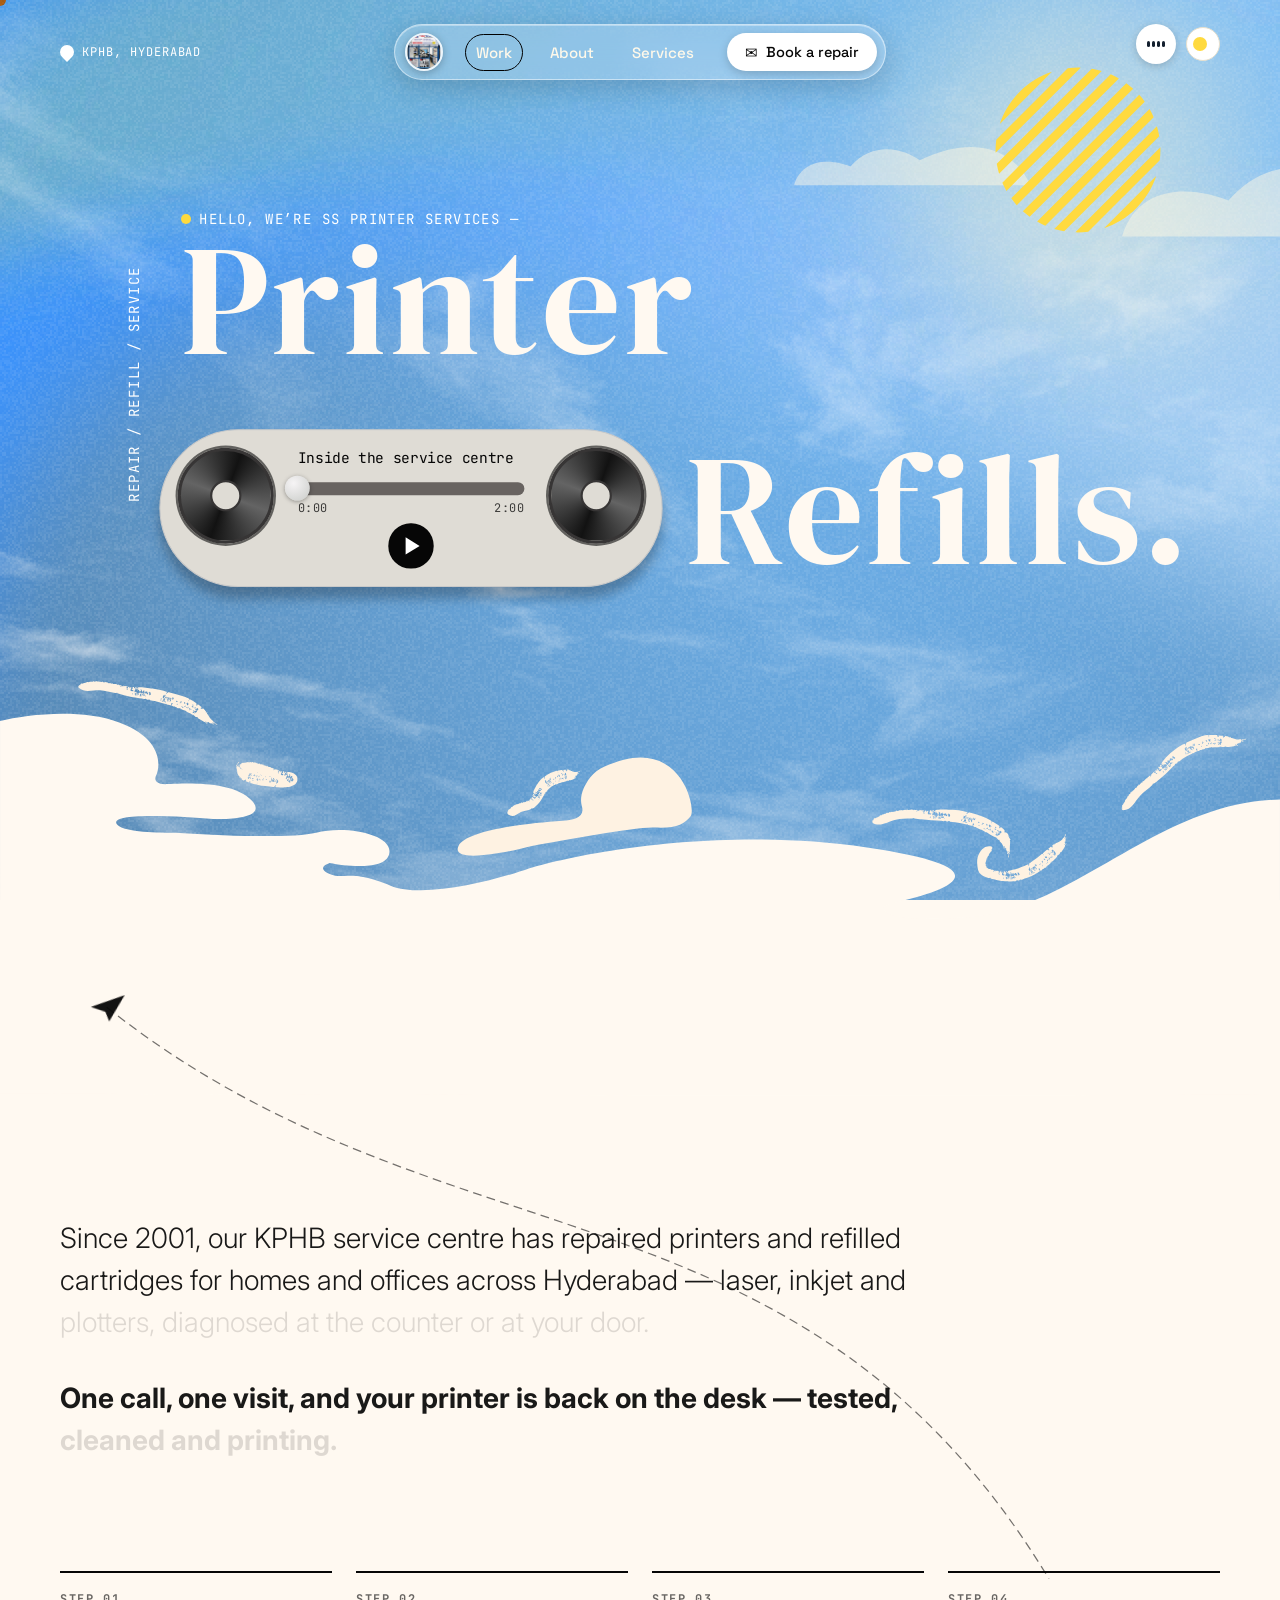
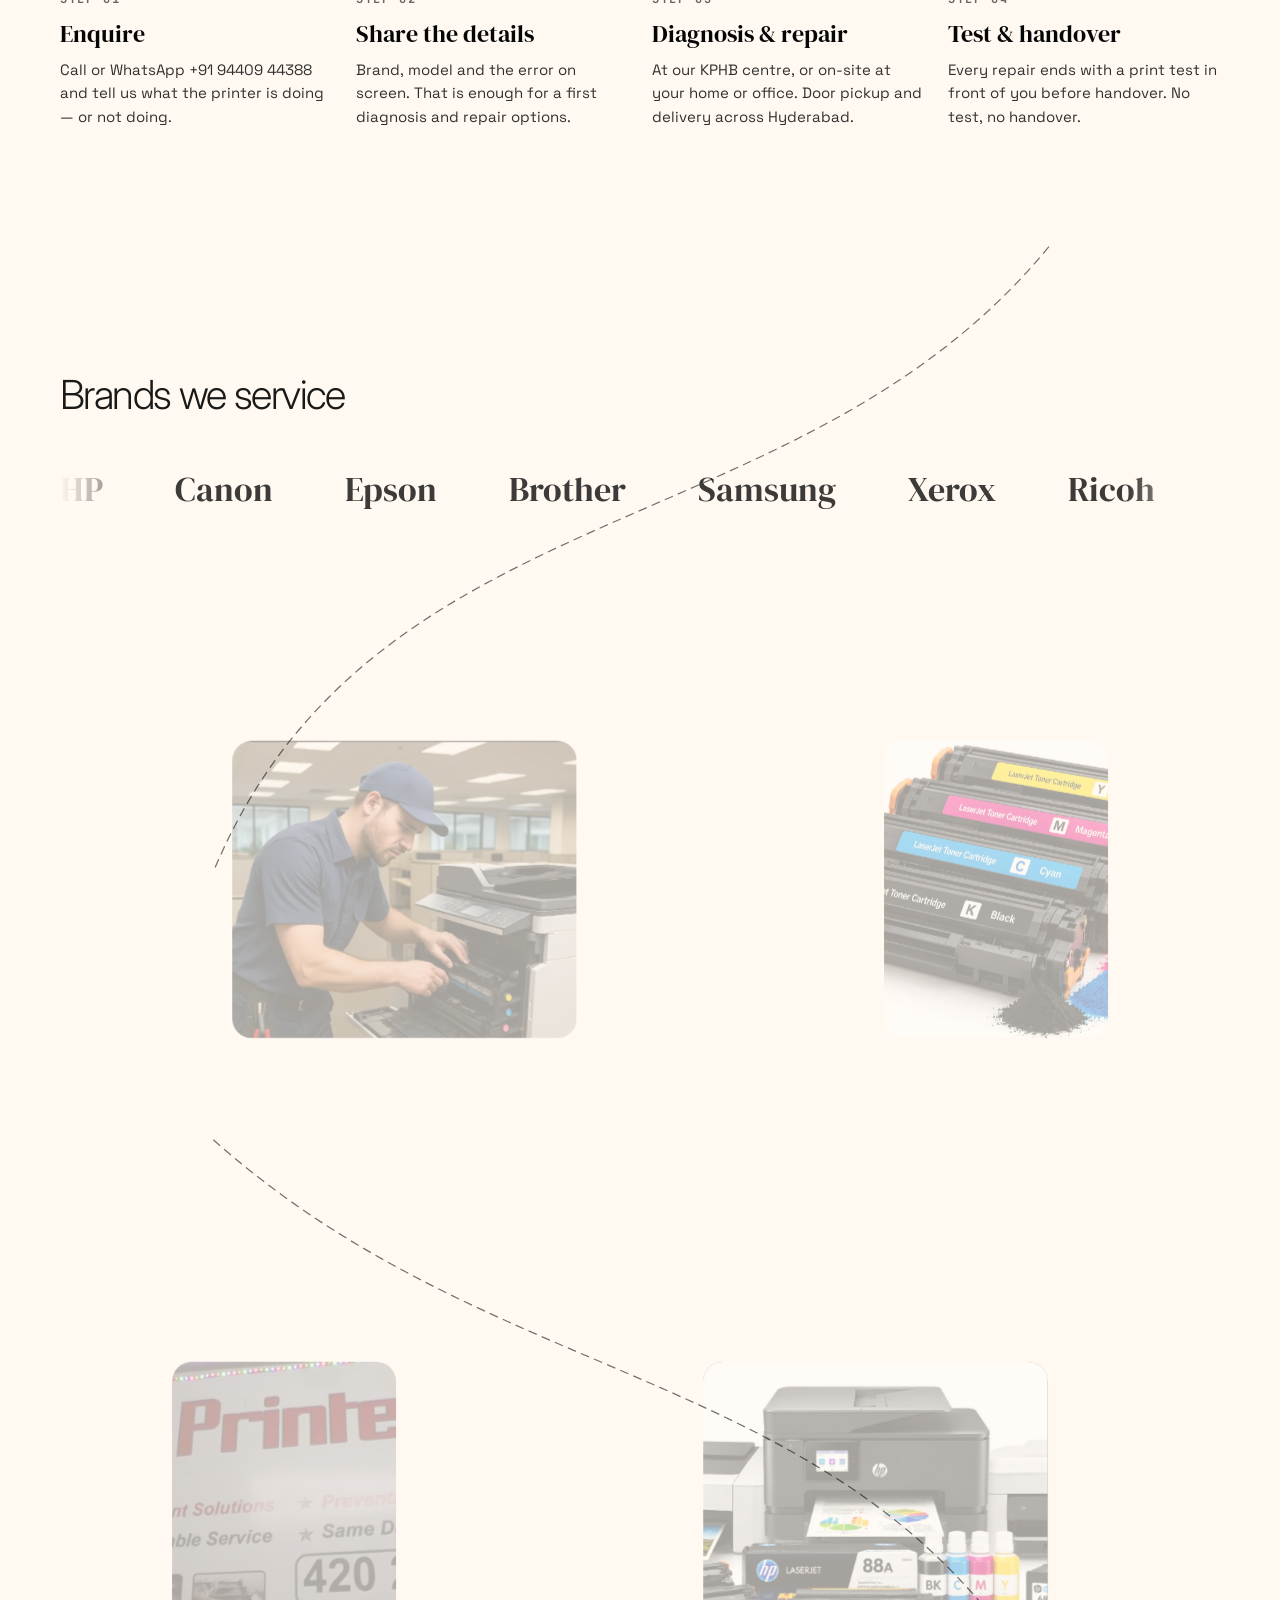
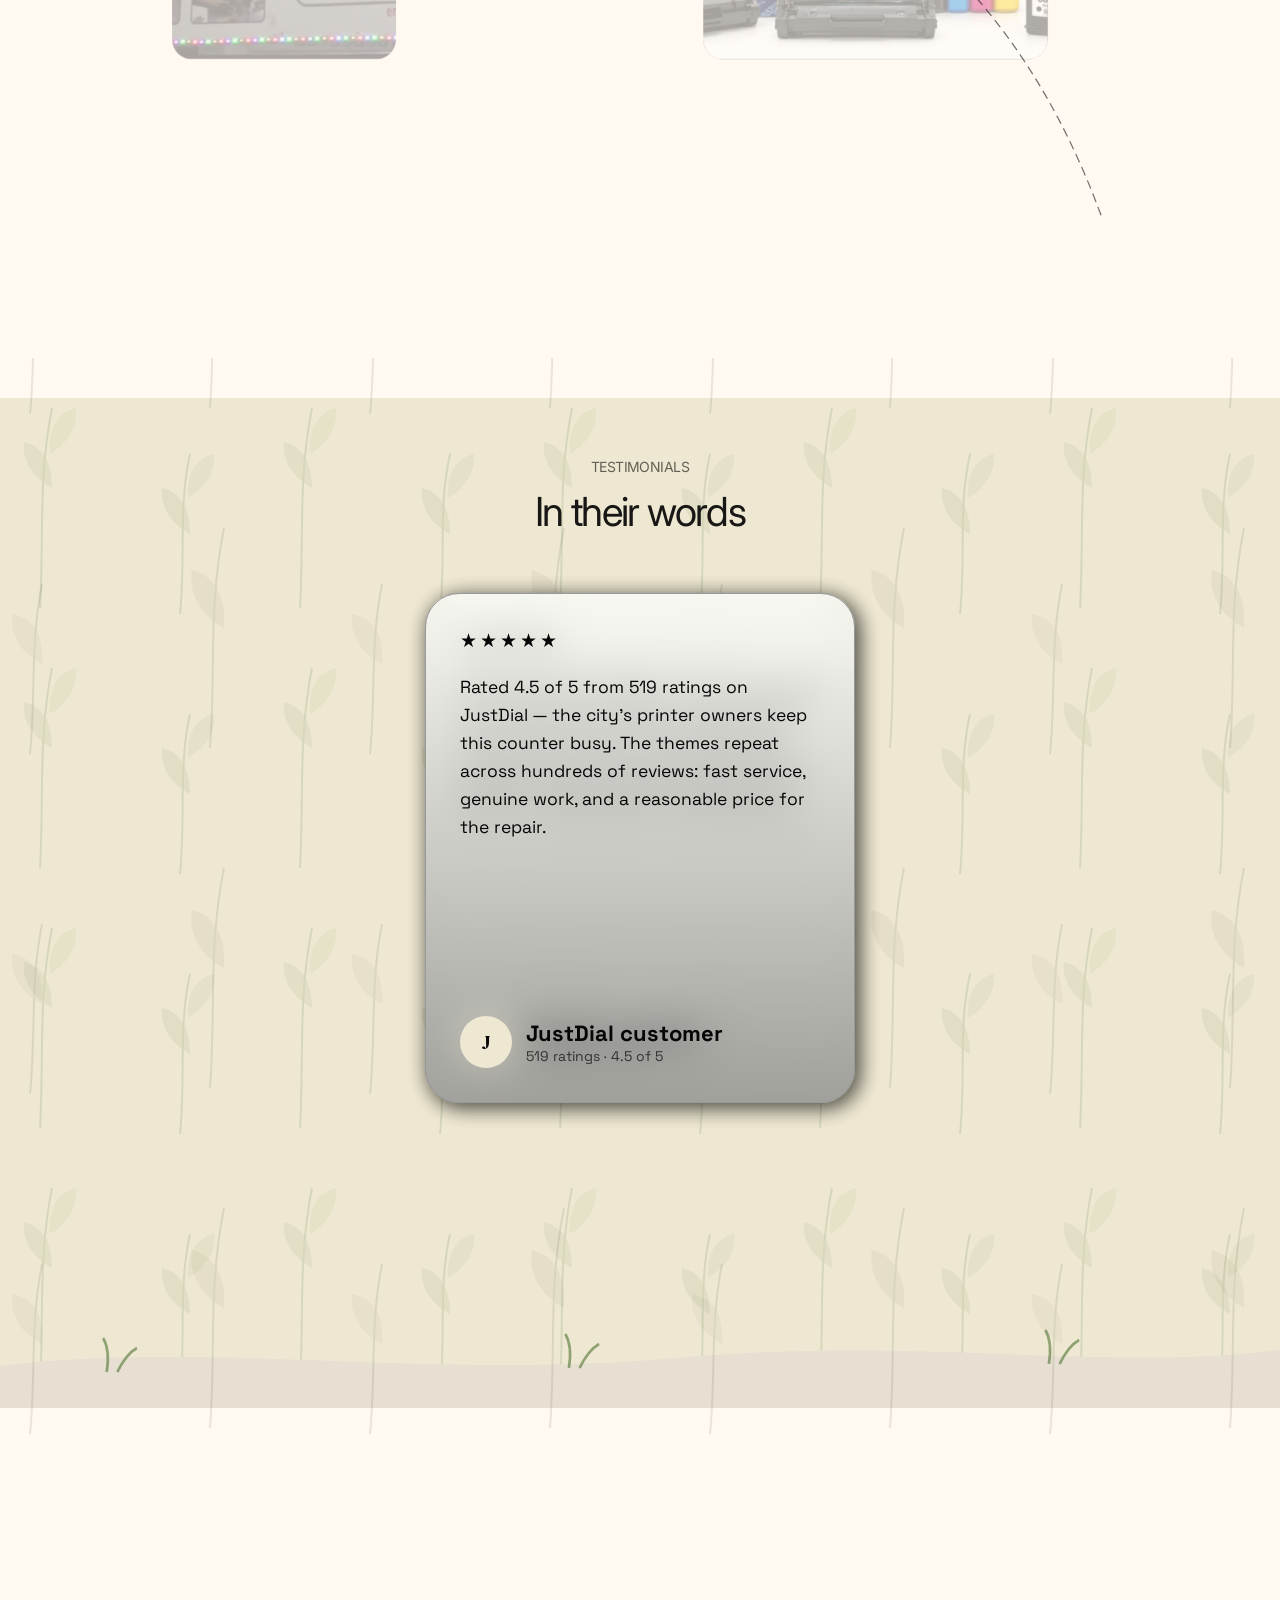
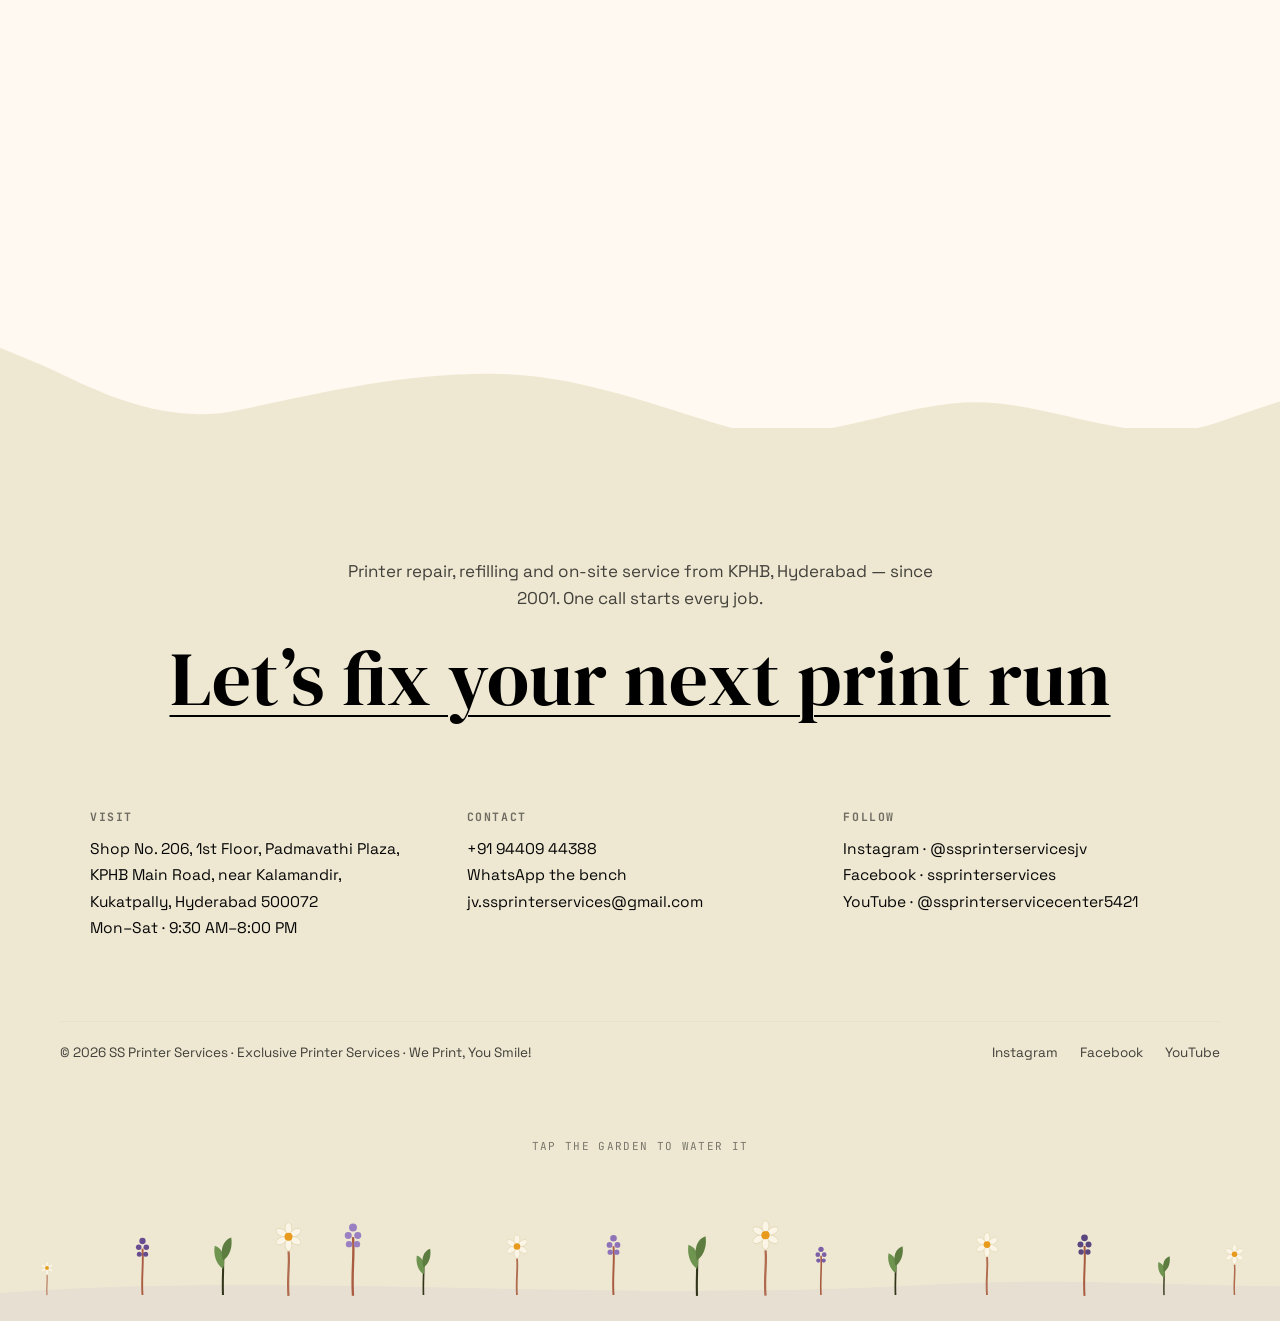
==== commit 23673679: "Transitions round (?v=5): footer wave crest sweep, testimonial deck fan + mobile loop carousel, Abou" ====
--- a/index.html
+++ b/index.html
@@ -9,7 +9,7 @@
 <link rel="preconnect" href="https://fonts.googleapis.com">
 <link rel="preconnect" href="https://fonts.gstatic.com" crossorigin>
 <link href="https://fonts.googleapis.com/css2?family=DM+Serif+Display:ital@0;1&family=Figtree:wght@300;400;500&family=Inter:wght@300;400;700&family=Roboto:wght@500;800&family=Lato:wght@300;400;700&family=Space+Grotesk:wght@300;400;500;700&family=JetBrains+Mono:wght@400;500;700&family=Playfair+Display:ital,wght@1,400..600&family=Darker+Grotesque:wght@700&family=Bitter:ital@1&display=swap" rel="stylesheet">
-<link rel="stylesheet" href="css/site.css?v=4">
+<link rel="stylesheet" href="css/site.css?v=5">
 <script>
 /* Route shim + theme pre-paint (own code, SPEC §1.2/§1.7) */
 (function(){
@@ -172,6 +172,7 @@
       </div>
     </div>
   </section>
+</main>
 
   <!-- TESTIMONIALS (SPEC §3.1) -->
   <section class="testimonials" id="testimonials">
@@ -180,17 +181,17 @@
       <h2 class="t-heading">In their words</h2>
     </div>
     <div class="t-cards" id="t-cards">
-      <article class="t-card">
+      <article class="t-card" style="--pos: 0; z-index: 3;">
         <div class="stars" aria-label="Rated 4.5 of 5 on JustDial">★★★★★</div>
         <blockquote>Rated 4.5 of 5 from 519 ratings on JustDial — the city&rsquo;s printer owners keep this counter busy. The themes repeat across hundreds of reviews: fast service, genuine work, and a reasonable price for the repair.</blockquote>
         <div class="who"><div class="avatar" aria-hidden="true">J</div><div><div class="t-name">JustDial customer</div><div class="t-role">519 ratings · 4.5 of 5</div></div></div>
       </article>
-      <article class="t-card">
+      <article class="t-card" style="--pos: 1; z-index: 2;">
         <div class="stars" aria-label="Rated 5 of 5 on Google">★★★★★</div>
         <blockquote>A perfect 5.0 on Google — from a small set of 2 reviews, and we say so plainly. Both describe the same counter experience customers have had since 2001: bring the printer in broken, take it home printing.</blockquote>
         <div class="who"><div class="avatar" aria-hidden="true">G</div><div><div class="t-name">Google reviewer</div><div class="t-role">2 reviews · 5.0 of 5</div></div></div>
       </article>
-      <article class="t-card">
+      <article class="t-card" style="--pos: -1; z-index: 1;">
         <div class="stars" aria-label="Review themes from JustDial">★★★★★</div>
         <blockquote>What reviewers praise: same-day turnaround, honest diagnosis before any part is changed, and refilled cartridges that are print-tested before handover. What a few flag: popular cartridges can sell out — call ahead on +91 94409 44388.</blockquote>
         <div class="who"><div class="avatar" aria-hidden="true">J</div><div><div class="t-name">JustDial customer</div><div class="t-role">Review themes · JustDial</div></div></div>
@@ -198,7 +199,7 @@
     </div>
     <div class="t-land" aria-hidden="true"><svg viewBox="0 0 1440 120" preserveAspectRatio="none"><path d="M0 78 C240 52 480 92 760 70 C1040 48 1240 84 1440 62 L1440 120 L0 120 Z" fill="#e7e0d2"/><g stroke="#5c7d3f" stroke-width="3" fill="none" opacity="0.65"><path d="M120 84 q4 -22 -4 -34"/><path d="M132 84 q10 -18 22 -24"/><path d="M640 80 q4 -22 -4 -34"/><path d="M652 80 q10 -18 22 -24"/><path d="M1180 76 q4 -22 -4 -34"/><path d="M1192 76 q10 -18 22 -24"/></g></svg></div>
   </section>
-</main>
+  <div class="t-scrub" aria-hidden="true"></div>
 
 <!-- ================= ABOUT VIEW (SPEC §3.2) ================= -->
 <div id="about-view" class="view" hidden>
@@ -224,29 +225,50 @@
   <section class="about-exp">
     <div class="ae-inner">
       <p class="ae-label">The practice, since 2001</p>
-      <div class="exp-row">
-        <div><h3>SS Printer Services</h3><div class="role">Founder JV — printer repair &amp; service centre</div></div>
-        <div class="dates">2001 — Present · KPHB, Hyderabad</div>
-        <ul>
-          <li>Printer repair for HP, Canon, Epson, Brother, Samsung, Xerox, Ricoh and Kyocera.</li>
-          <li>The business&rsquo;s own older pages count 75,000+ printers repaired since 2001 — their claim, kept as they state it.</li>
-          <li>On-site and doorstep service with door pickup and delivery across Hyderabad.</li>
-        </ul>
-      </div>
-      <div class="exp-row">
-        <div><h3>Cartridge Refilling &amp; Consumables</h3><div class="role">Ink &amp; toner refilling — sister store</div></div>
-        <div class="dates">KPHB Main Road</div>
-        <ul><li>Every refill follows the full bench process: disassemble, clean, replace worn parts, refill, then a print test before the cartridge leaves the counter.</li></ul>
-      </div>
-      <div class="exp-row">
-        <div><h3>On-Site &amp; AMC Support</h3><div class="role">Maintenance for homes &amp; offices</div></div>
-        <div class="dates">35+ areas served</div>
-        <ul><li>Installation and setup for new printers, maintenance visits, and annual support for offices that print every day — from KPHB and Hitech City to Secunderabad and Shamshabad.</li></ul>
-      </div>
-      <div class="exp-row">
-        <div><h3>Genuine Spares &amp; Sales</h3><div class="role">Parts, consumables &amp; printer sales</div></div>
-        <div class="dates">Enquiry only — no listed prices</div>
-        <ul><li>Genuine spare parts, ink bottles, ink cartridges, toner cartridges and ribbon cartridges — twelve enquiry-only lines, priced at the counter, never invented online.</li></ul>
+      <div class="aexp-list">
+      <div class="aexp-item is-open">
+        <button class="aexp-head" aria-expanded="true">
+          <span class="aexp-company"><span class="aexp-name">SS Printer Services</span><span class="aexp-role">Founder JV — printer repair &amp; service centre</span></span>
+          <span class="aexp-meta"><span class="aexp-date">2001 — Present · KPHB, Hyderabad</span><span class="aexp-toggle" aria-hidden="true"></span></span>
+        </button>
+        <div class="aexp-panel"><div class="aexp-panel-inner">
+          <ul class="aexp-bullets">
+            <li>Printer repair for HP, Canon, Epson, Brother, Samsung, Xerox, Ricoh and Kyocera.</li>
+            <li>The business&rsquo;s own older pages count 75,000+ printers repaired since 2001 — their claim, kept as they state it.</li>
+            <li>On-site and doorstep service with door pickup and delivery across Hyderabad.</li>
+          </ul>
+        </div></div>
+      </div>
+      <div class="aexp-divider"></div>
+      <div class="aexp-item">
+        <button class="aexp-head" aria-expanded="false">
+          <span class="aexp-company"><span class="aexp-name">Cartridge Refilling &amp; Consumables</span><span class="aexp-role">Ink &amp; toner refilling — sister store</span></span>
+          <span class="aexp-meta"><span class="aexp-date">KPHB Main Road</span><span class="aexp-toggle" aria-hidden="true"></span></span>
+        </button>
+        <div class="aexp-panel"><div class="aexp-panel-inner">
+          <ul class="aexp-bullets"><li>Every refill follows the full bench process: disassemble, clean, replace worn parts, refill, then a print test before the cartridge leaves the counter.</li></ul>
+        </div></div>
+      </div>
+      <div class="aexp-divider"></div>
+      <div class="aexp-item">
+        <button class="aexp-head" aria-expanded="false">
+          <span class="aexp-company"><span class="aexp-name">On-Site &amp; AMC Support</span><span class="aexp-role">Maintenance for homes &amp; offices</span></span>
+          <span class="aexp-meta"><span class="aexp-date">35+ areas served</span><span class="aexp-toggle" aria-hidden="true"></span></span>
+        </button>
+        <div class="aexp-panel"><div class="aexp-panel-inner">
+          <ul class="aexp-bullets"><li>Installation and setup for new printers, maintenance visits, and annual support for offices that print every day — from KPHB and Hitech City to Secunderabad and Shamshabad.</li></ul>
+        </div></div>
+      </div>
+      <div class="aexp-divider"></div>
+      <div class="aexp-item">
+        <button class="aexp-head" aria-expanded="false">
+          <span class="aexp-company"><span class="aexp-name">Genuine Spares &amp; Sales</span><span class="aexp-role">Parts, consumables &amp; printer sales</span></span>
+          <span class="aexp-meta"><span class="aexp-date">Enquiry only — no listed prices</span><span class="aexp-toggle" aria-hidden="true"></span></span>
+        </button>
+        <div class="aexp-panel"><div class="aexp-panel-inner">
+          <ul class="aexp-bullets"><li>Genuine spare parts, ink bottles, ink cartridges, toner cartridges and ribbon cartridges — twelve enquiry-only lines, priced at the counter, never invented online.</li></ul>
+        </div></div>
+      </div>
       </div>
       <div class="quote-block">
         <p class="q">&ldquo;We fix it. You print it.&rdquo;</p>
@@ -586,6 +608,7 @@
 
 <!-- ================= FOOTER (SPEC §1.7) ================= -->
 <footer class="site-footer" id="contact">
+  <div class="ft-wavy" aria-hidden="true"></div>
   <p class="ft-sub">Printer repair, refilling and on-site service from KPHB, Hyderabad — since 2001. One call starts every job.</p>
   <button class="ft-head" data-contact>Let&rsquo;s fix your next print run</button>
   <div class="ft-grid">
@@ -637,6 +660,6 @@
 </div>
 
 <audio id="audio" preload="none"><source src="assets/store-tour.mp3" type="audio/mpeg"></audio>
-<script src="js/site.js?v=4" defer></script>
+<script src="js/site.js?v=5" defer></script>
 </body>
 </html>
--- a/css/site.css
+++ b/css/site.css
@@ -235,19 +235,21 @@
 body.night .tile-overlay p{font-weight:300}
 
 /* ---------- Testimonials (SPEC §3.1) ---------- */
-.testimonials{position:relative;z-index:11;background:var(--surface-raised);padding:120px 0 190px;overflow:clip}
+.testimonials{position:sticky;top:0;z-index:11;background:var(--surface-raised);height:max(1010px,100vh);overflow-x:clip;overflow-y:visible}
+.t-scrub{height:620px}
+body:not(.route-home) .t-scrub{display:none!important}
 .testimonials::before{content:"";position:absolute;inset:-40px 0;background-image:url("data:image/svg+xml,%3Csvg xmlns='http://www.w3.org/2000/svg' width='260' height='260' viewBox='0 0 260 260'%3E%3Cg fill='none' stroke='%235c7d3f' stroke-width='2' opacity='0.30'%3E%3Cpath d='M40 250 C44 180 38 120 52 50'/%3E%3Cpath d='M52 130 C30 118 22 100 24 84 C42 88 52 104 52 130 Z' fill='%235c7d3f' stroke='none' opacity='0.5'/%3E%3Cpath d='M50 96 C70 84 78 66 76 50 C58 54 48 70 50 96 Z' fill='%236f9450' stroke='none' opacity='0.45'/%3E%3Cpath d='M180 256 C186 196 178 150 190 96'/%3E%3Cpath d='M190 176 C168 164 160 146 162 130 C180 134 190 150 190 176 Z' fill='%234a6b33' stroke='none' opacity='0.5'/%3E%3Cpath d='M188 140 C208 128 216 112 214 96 C196 100 186 116 188 140 Z' fill='%235c7d3f' stroke='none' opacity='0.4'/%3E%3C/g%3E%3C/svg%3E");background-size:260px auto;background-repeat:repeat;opacity:.55;animation:willow-drift 12.5s ease-in-out infinite alternate;pointer-events:none}
 .testimonials::after{content:"";position:absolute;inset:-40px 0;background-image:url("data:image/svg+xml,%3Csvg xmlns='http://www.w3.org/2000/svg' width='340' height='340' viewBox='0 0 340 340'%3E%3Cg fill='none' stroke='%2333361a' stroke-width='2' opacity='0.22'%3E%3Cpath d='M90 330 C96 250 88 190 104 110'/%3E%3Cpath d='M104 210 C78 196 68 172 72 152 C96 158 106 180 104 210 Z' fill='%2333361a' stroke='none' opacity='0.45'/%3E%3Cpath d='M250 336 C256 276 250 226 262 166'/%3E%3Cpath d='M262 246 C238 234 230 214 232 196 C254 200 264 218 262 246 Z' fill='%23454a24' stroke='none' opacity='0.4'/%3E%3C/g%3E%3C/svg%3E");background-size:340px auto;background-repeat:repeat;background-position:120px 60px;opacity:.5;animation:willow-breeze 7.5s ease-in-out infinite alternate;pointer-events:none}
 @keyframes willow-drift{from{transform:translateX(0) rotate(0deg)}to{transform:translateX(-26px) rotate(-0.6deg)}}
 @keyframes willow-breeze{from{transform:translateX(-14px)}to{transform:translateX(18px) rotate(0.5deg)}}
 .t-land{position:absolute;left:0;right:0;bottom:0;height:120px;pointer-events:none;z-index:0}
 .t-land svg{width:100%;height:100%;display:block}
-.testimonials .t-head,.testimonials .t-cards{position:relative;z-index:2}
-.t-head{text-align:center;position:relative}
+.testimonials .t-head,.testimonials .t-cards{z-index:2}
+.t-head{text-align:center;position:absolute;top:60px;left:0;right:0}
 .t-eyebrow{font-family:'Inter',sans-serif;font-size:14px;letter-spacing:-0.04em;text-transform:uppercase;opacity:.65;color:var(--text-title)}
 .t-heading{font-family:'Inter',sans-serif;font-weight:400;font-size:40px;line-height:1.3576;letter-spacing:-0.04em;color:var(--text-title);margin-top:10px}
-.t-cards{position:relative;width:430px;max-width:92vw;height:560px;margin:56px auto 0}
-.t-card{position:absolute;inset:0;width:430px;max-width:92vw;min-height:510px;padding:34px;border-radius:34px;border:1px solid #999;background:linear-gradient(160deg,rgba(251,252,248,0.5),rgba(149,150,148,0.5));backdrop-filter:blur(18px);-webkit-backdrop-filter:blur(18px);box-shadow:4px 4px 20px rgba(0,0,0,0.3);display:flex;flex-direction:column;gap:20px;color:#060606}
+.t-cards{position:absolute;top:calc(50vh - 255px);left:50%;transform:translateX(-50%);width:430px;height:510px;--spread:0}
+.t-card{position:absolute;top:0;left:0;width:430px;min-height:510px;padding:34px;border-radius:34px;border:1px solid #999;background:linear-gradient(180deg,rgba(251,252,248,0.5),rgba(149,150,148,0.5));backdrop-filter:blur(18px);-webkit-backdrop-filter:blur(18px);box-shadow:4px 4px 20px rgba(0,0,0,0.3);display:flex;flex-direction:column;gap:20px;color:#060606;will-change:transform;transform:translateX(calc(var(--pos,0) * var(--spread,0) * 462px))}
 .t-card .stars{color:#060606;font-size:19px;letter-spacing:3px}
 .t-card blockquote{font-size:17.5px;line-height:1.6}
 .t-card .who{margin-top:auto;display:flex;gap:14px;align-items:center}
@@ -257,7 +259,10 @@
 .t-role{font-size:14px;opacity:.7}
 
 /* ---------- Footer (SPEC §1.7) ---------- */
-footer.site-footer{position:relative;z-index:12;background:var(--bg-base);padding:130px 60px 44px;text-align:center;overflow:clip}
+footer.site-footer{position:relative;z-index:12;background:var(--surface-raised);padding:130px 60px 44px;text-align:center;overflow:visible}
+footer.site-footer>*:not(.ft-wavy){position:relative;z-index:2}
+/* wavy crest (reference css/site.css .ft-wavy): solid block carved by the wave SVG as a mask; pokes above the footer top edge so the cream sweeps over the pinned section below it */
+footer.site-footer>.ft-wavy{position:absolute;top:-6.6vw;left:0;width:100%;height:13.75vw;z-index:1;pointer-events:none;background:var(--surface-raised);-webkit-mask:url("data:image/svg+xml,%3Csvg%20xmlns='http://www.w3.org/2000/svg'%20viewBox='0%200%201440%20198'%20preserveAspectRatio='none'%3E%3Cpath%20fill='%23fff'%20d='M0%204.15182L46.4%2023.4471C91.2%2042.7424%20175.3%2094.0468%20266.5%2074.7515C359.3%2055.4562%20446.5%2033.4304%20548.8%2033.4304C651.1%2033.4304%20731.2%2068.4695%20822.4%2094.1965C913.6%20119.924%201006.4%2065.6287%201097.6%2065.6287C1188.8%2065.6287%201280%20119.924%201371.2%2087.7648C1462.4%2055.6059%201553.6%2029.8789%201646.4%2010.5836C1739.2%20-8.71166%201828.8%20-1.41153%201873.6%2030.7473L1920%2057.5792V197.105H0V4.15182Z'/%3E%3C/svg%3E") 0 0 / 100% 100% no-repeat;mask:url("data:image/svg+xml,%3Csvg%20xmlns='http://www.w3.org/2000/svg'%20viewBox='0%200%201440%20198'%20preserveAspectRatio='none'%3E%3Cpath%20fill='%23fff'%20d='M0%204.15182L46.4%2023.4471C91.2%2042.7424%20175.3%2094.0468%20266.5%2074.7515C359.3%2055.4562%20446.5%2033.4304%20548.8%2033.4304C651.1%2033.4304%20731.2%2068.4695%20822.4%2094.1965C913.6%20119.924%201006.4%2065.6287%201097.6%2065.6287C1188.8%2065.6287%201280%20119.924%201371.2%2087.7648C1462.4%2055.6059%201553.6%2029.8789%201646.4%2010.5836C1739.2%20-8.71166%201828.8%20-1.41153%201873.6%2030.7473L1920%2057.5792V197.105H0V4.15182Z'/%3E%3C/svg%3E") 0 0 / 100% 100% no-repeat}
 .ft-sub{max-width:620px;margin:0 auto 26px;font-size:17px;line-height:1.6;opacity:.8;color:var(--text-title)}
 .ft-head{font-family:var(--serif);font-weight:400;font-size:clamp(40px,6vw,84px);line-height:1.05;color:var(--text-heading);text-decoration:underline;text-decoration-thickness:2px;text-underline-offset:10px}
 .ft-head:hover{color:var(--c-coral)}
@@ -332,11 +337,34 @@
 .about-exp{background:var(--bg-base);padding:130px 60px}
 .ae-inner{max-width:1320px;margin:0 auto}
 .ae-label{font-family:var(--mono);font-size:12px;letter-spacing:.18em;text-transform:uppercase;opacity:.6;margin-bottom:40px}
-.exp-row{display:grid;grid-template-columns:1fr auto;gap:8px 30px;padding:34px 0;border-top:1px solid var(--toggle-border)}
-.exp-row h3{font-family:var(--serif);font-weight:400;font-size:32px;color:var(--text-heading)}
-.exp-row .role{font-weight:500;font-size:16px;margin-top:4px}
-.exp-row .dates{font-family:var(--mono);font-size:12.5px;opacity:.6;white-space:nowrap;padding-top:10px}
-.exp-row ul{grid-column:1/-1;margin:12px 0 0 18px;font-size:16px;line-height:1.65;opacity:.88;max-width:900px}
+/* Experience accordion (reference style block 0 .aexp-*): single-open, panel
+   max-height 0->700px .42s ease, + toggle rotates 45deg to a cross .35s spring */
+.aexp-list{display:flex;flex-direction:column;gap:24px;--about-ink:#2b2b2b}
+body.night .aexp-list{--about-ink:rgba(255,249,233,0.82)}
+.aexp-divider{width:100%;height:1px;background:rgba(0,0,0,0.18)}
+body.night .aexp-divider{background:rgba(255,249,233,0.18)}
+.aexp-head{display:flex;align-items:center;justify-content:space-between;gap:24px;width:100%;min-height:89px;padding:0;border:0;background:none;text-align:left;cursor:pointer;transition:opacity 0.25s ease;color:inherit;font:inherit}
+.aexp-head:hover{opacity:0.72}
+.aexp-head:active{opacity:0.55}
+.aexp-head:focus-visible{outline:2px solid var(--focus-ring);outline-offset:6px;border-radius:4px}
+.aexp-company{display:flex;flex-direction:column;align-items:flex-start;min-width:0}
+.aexp-name{font-family:'Space Grotesk',sans-serif;font-weight:500;font-size:30px;line-height:1.358;letter-spacing:-1.2px;color:var(--text-heading)}
+.aexp-role{font-family:'Space Grotesk',sans-serif;font-weight:400;font-size:20px;line-height:1.68;letter-spacing:-0.8px;color:var(--about-ink)}
+.aexp-meta{display:flex;align-items:center;gap:16px;flex-shrink:0}
+.aexp-date{font-family:'Space Grotesk',sans-serif;font-weight:400;font-size:20px;line-height:1.68;letter-spacing:-0.8px;color:var(--about-ink);text-align:right;white-space:nowrap}
+.aexp-toggle{position:relative;width:40px;height:40px;flex-shrink:0;transition:transform 0.35s cubic-bezier(0.34,1.56,0.64,1)}
+.aexp-toggle::before,.aexp-toggle::after{content:"";position:absolute;background:var(--text-heading);border-radius:2px}
+.aexp-toggle::before{left:50%;top:8px;width:2.4px;height:24px;transform:translateX(-50%)}
+.aexp-toggle::after{top:50%;left:8px;height:2.4px;width:24px;transform:translateY(-50%)}
+.aexp-item.is-open .aexp-toggle{transform:rotate(45deg)}
+.aexp-panel{overflow:hidden;max-height:0;transition:max-height 0.42s ease}
+.aexp-item.is-open .aexp-panel{max-height:700px}
+.aexp-panel-inner{padding:17px 8px 8px;width:1029.55px;max-width:100%;font-family:'Space Grotesk',sans-serif;font-weight:400;font-size:20px;line-height:1.68;letter-spacing:-0.8px;color:var(--about-ink)}
+.aexp-bullets{margin:14px 0 0;padding-left:1.2em;list-style:disc;display:flex;flex-direction:column;gap:10px}
+.aexp-bullets li{padding-left:4px}
+.aexp-bullets li::marker{color:rgba(0,0,0,0.4)}
+body.night .aexp-bullets li::marker{color:rgba(255,249,233,0.5)}
+@media (max-width:640px){.aexp-name{font-size:24px}.aexp-role,.aexp-date,.aexp-panel-inner{font-size:16px}.aexp-date{white-space:normal}}
 .quote-block{margin:80px auto 0;max-width:760px;text-align:center}
 .quote-block .q{font-family:var(--serif);font-size:34px;line-height:1.35;color:var(--text-heading)}
 .quote-block .by{font-family:var(--mono);font-size:12px;letter-spacing:.14em;text-transform:uppercase;opacity:.6;margin-top:14px}
@@ -345,8 +373,8 @@
 .af-inner{max-width:1320px;margin:0 auto}
 .af-inner h2{font-family:var(--serif);font-weight:400;font-size:44px;margin-bottom:44px;color:#060606}
 body.night .af-inner h2{color:var(--c-cream)}
-.fact-grid{display:grid;grid-template-columns:repeat(3,1fr);gap:26px}
-.fact-card{background:var(--c-cream);border-radius:24px;padding:28px;color:#060606;min-height:190px}
+.fact-grid{display:grid;grid-template-columns:repeat(3,1fr);gap:26px;position:relative;--ff-open:1}
+.fact-card{background:var(--c-cream);border-radius:24px;padding:28px;color:#060606;min-height:190px;transform:translate(calc(var(--dx,0px) * (1 - var(--ff-open,1))),calc(var(--dy,0px) * (1 - var(--ff-open,1)))) rotate(calc(var(--rot,0deg) * (1 - var(--ff-open,1)))) scale(calc(1 - 0.06 * (1 - var(--ff-open,1))))}
 .fact-card .num{font-family:var(--serif);font-size:44px;color:var(--c-coral)}
 .fact-card h3{font-size:19px;margin:8px 0 6px}
 .fact-card p,.fact-card li{font-size:15px;line-height:1.6;opacity:.85}
@@ -502,8 +530,12 @@
 @media (max-width:1100px){
   #nav{padding:20px 24px 0}.nav-side{display:none}
   .ai-inner{grid-template-columns:1fr}
-  .t-cards{width:100%;height:auto;display:flex;flex-direction:column;gap:22px;align-items:center}
-  .t-card{position:relative;min-height:0}
+  .testimonials{position:relative;top:auto;height:auto;min-height:100vh;min-height:100lvh;padding:110px 24px 130px}
+  .t-head{position:static}
+  .t-cards{position:static;transform:none;left:auto;width:auto;height:auto;display:flex;flex-direction:row;align-items:stretch;gap:16px;overflow-x:auto;scroll-snap-type:x proximity;touch-action:pan-x pan-y;overscroll-behavior-x:contain;margin:56px -24px 0;padding:8px 24px 28px;scrollbar-width:none}
+  .t-cards::-webkit-scrollbar{display:none}
+  .t-card{position:static;transform:none;left:auto;flex:0 0 min(430px,84vw);width:min(430px,84vw);max-width:none;min-height:0;margin:0;scroll-snap-align:center;will-change:auto}
+  .t-scrub{height:32vh}
 }
 @media (max-width:900px){
   .pg-grid{grid-template-columns:repeat(2,1fr)}
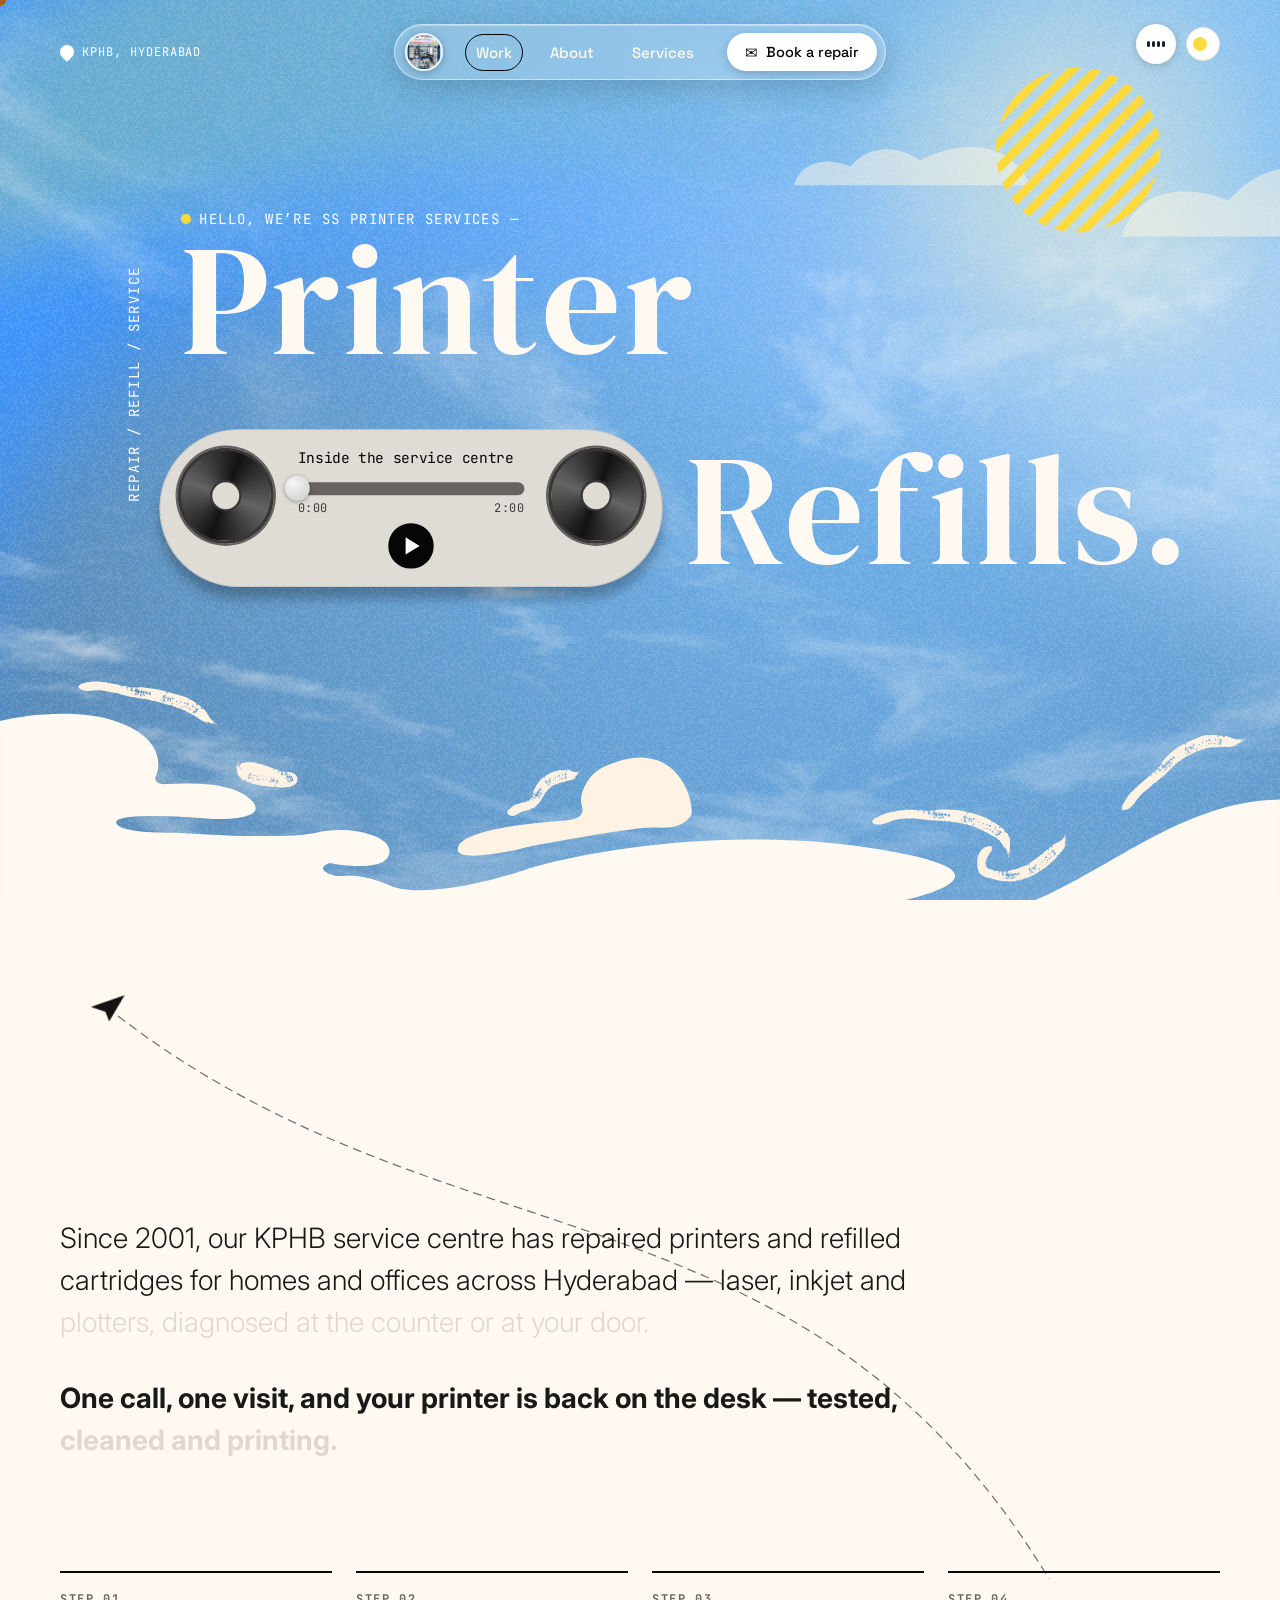
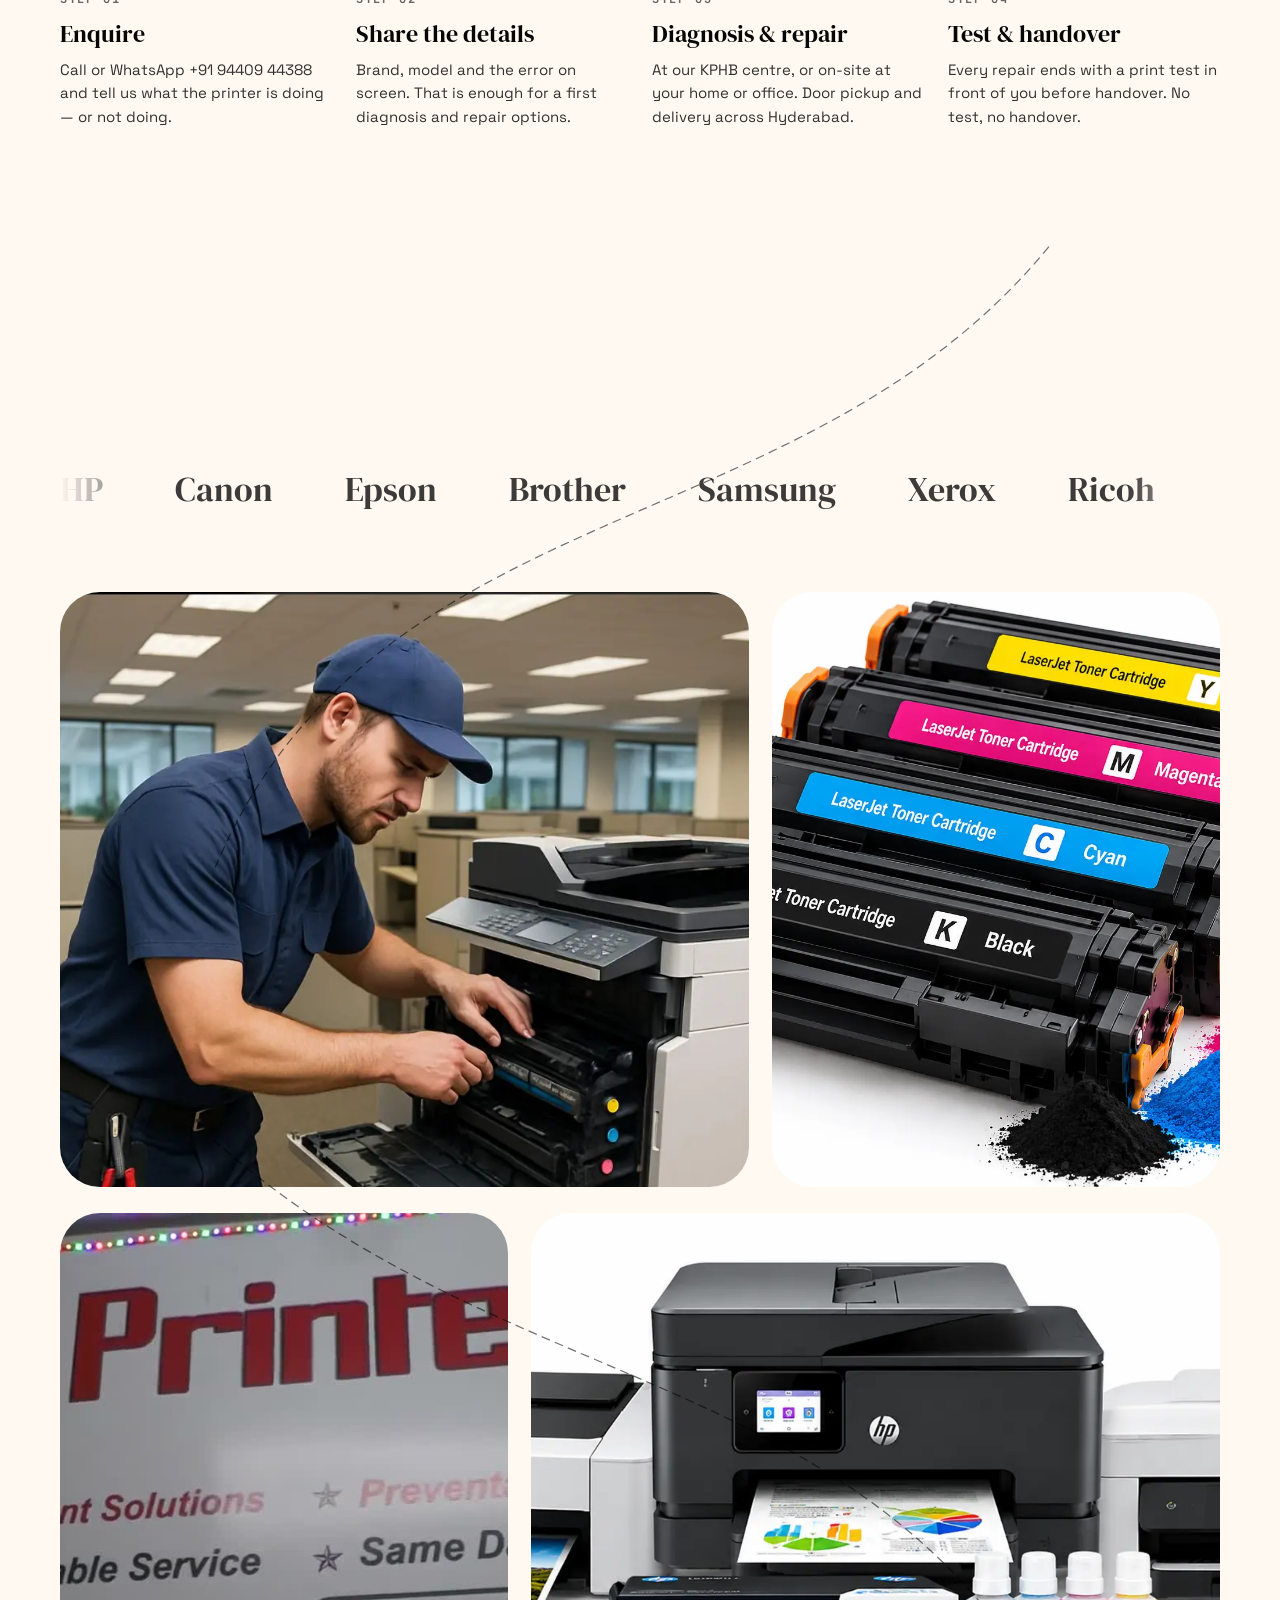
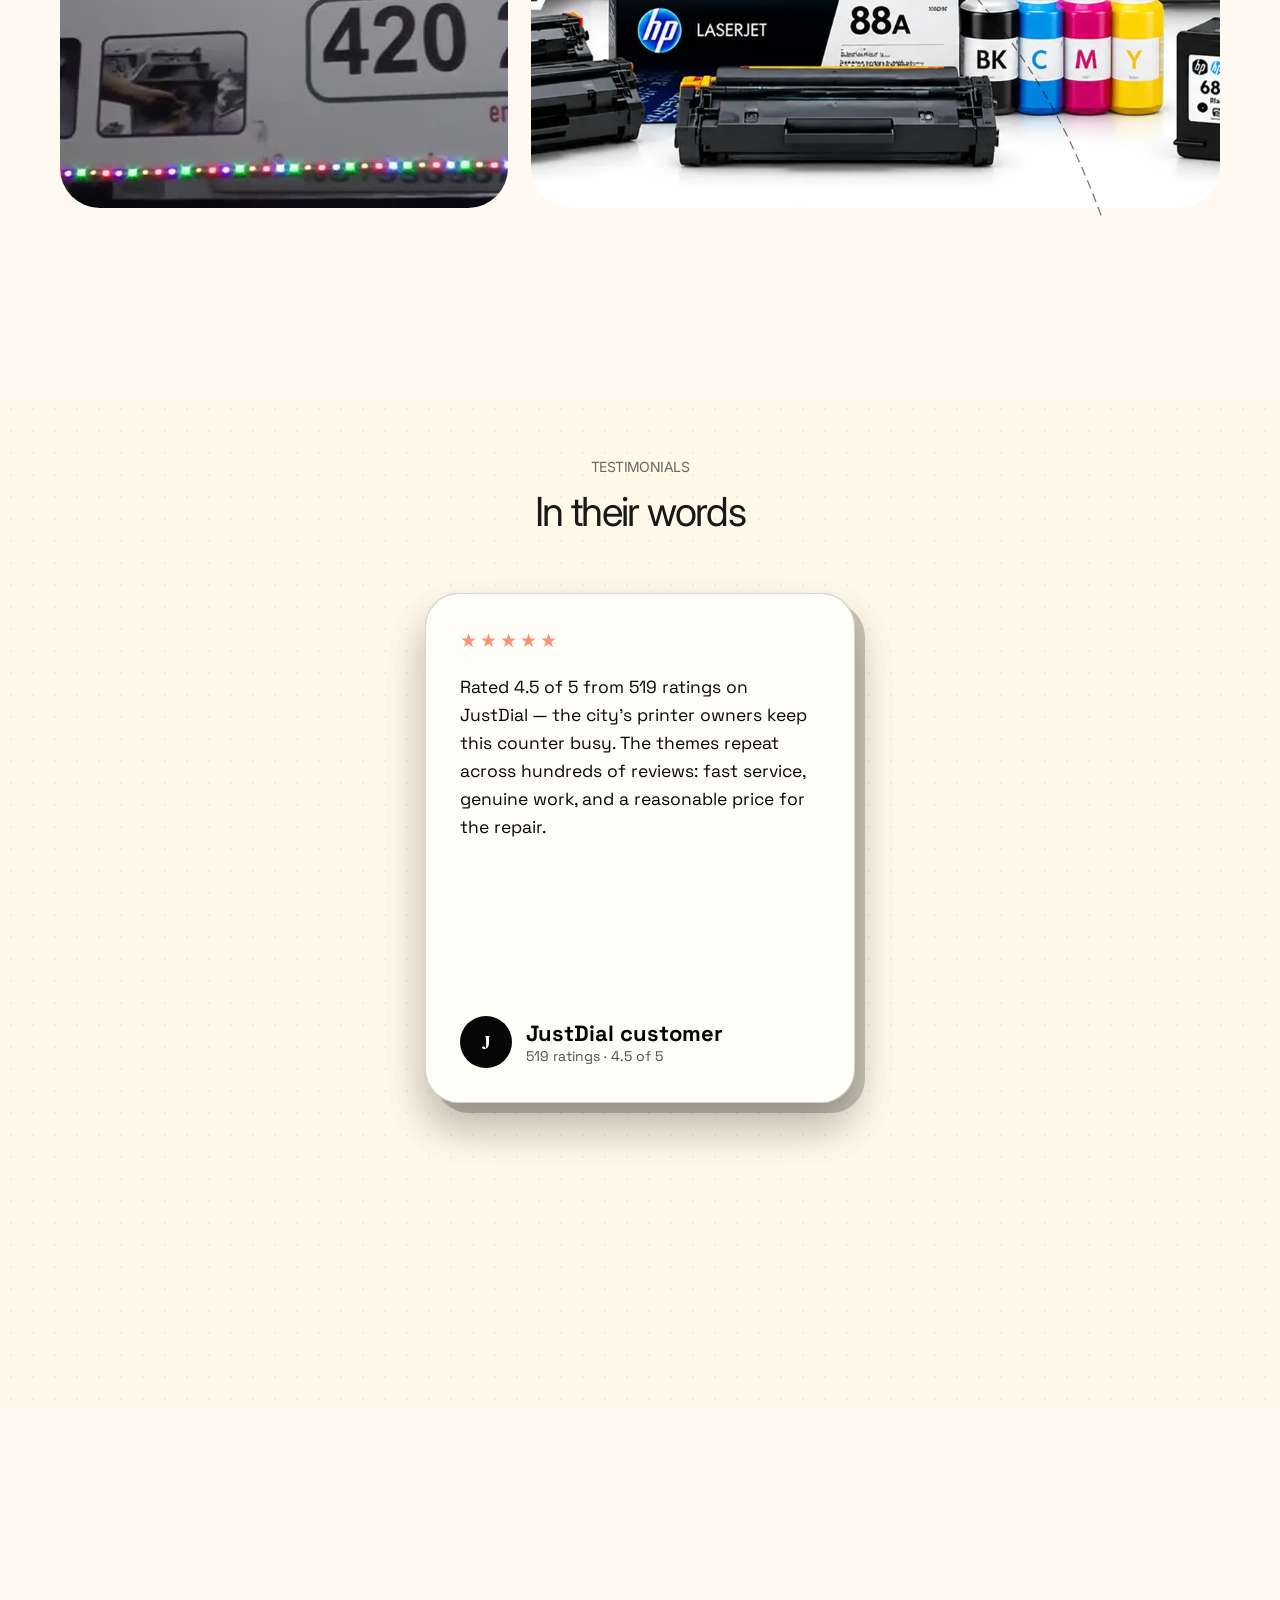
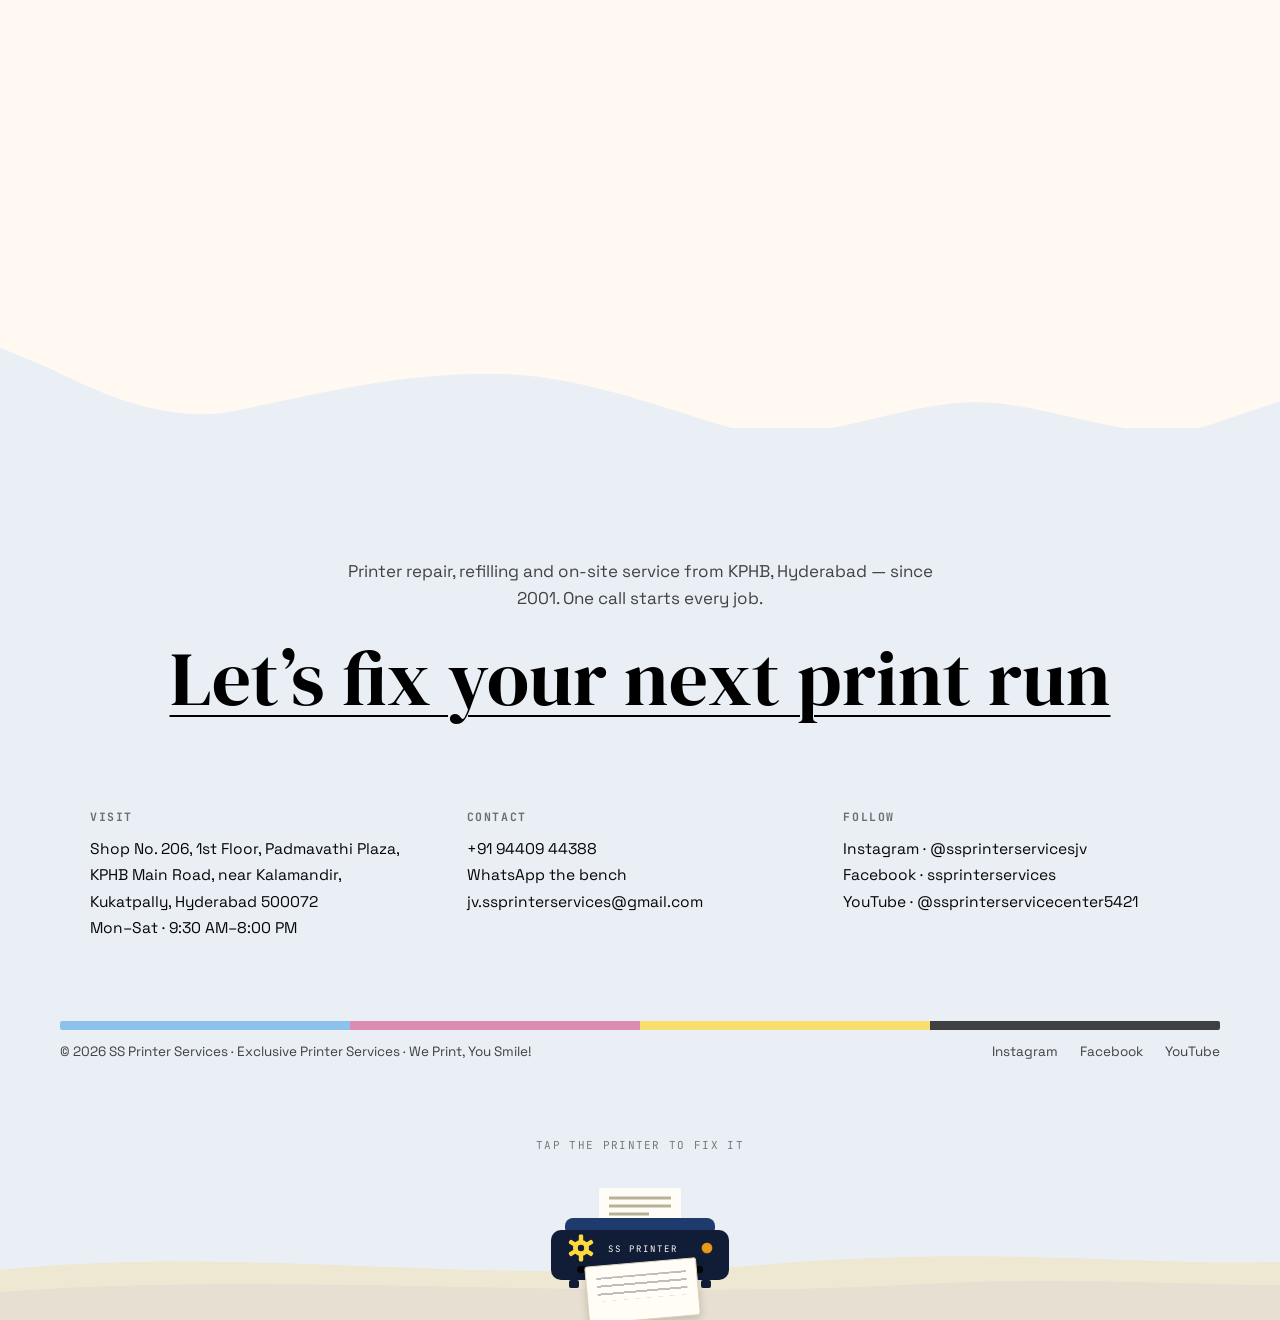
==== commit 86eb8f2f: "Fix round ?v=6: counter-facts fan completes on a pinned stage (reference geometry), footer garden re" ====
--- a/index.html
+++ b/index.html
@@ -9,7 +9,7 @@
 <link rel="preconnect" href="https://fonts.googleapis.com">
 <link rel="preconnect" href="https://fonts.gstatic.com" crossorigin>
 <link href="https://fonts.googleapis.com/css2?family=DM+Serif+Display:ital@0;1&family=Figtree:wght@300;400;500&family=Inter:wght@300;400;700&family=Roboto:wght@500;800&family=Lato:wght@300;400;700&family=Space+Grotesk:wght@300;400;500;700&family=JetBrains+Mono:wght@400;500;700&family=Playfair+Display:ital,wght@1,400..600&family=Darker+Grotesque:wght@700&family=Bitter:ital@1&display=swap" rel="stylesheet">
-<link rel="stylesheet" href="css/site.css?v=5">
+<link rel="stylesheet" href="css/site.css?v=6">
 <script>
 /* Route shim + theme pre-paint (own code, SPEC §1.2/§1.7) */
 (function(){
@@ -197,7 +197,6 @@
         <div class="who"><div class="avatar" aria-hidden="true">J</div><div><div class="t-name">JustDial customer</div><div class="t-role">Review themes · JustDial</div></div></div>
       </article>
     </div>
-    <div class="t-land" aria-hidden="true"><svg viewBox="0 0 1440 120" preserveAspectRatio="none"><path d="M0 78 C240 52 480 92 760 70 C1040 48 1240 84 1440 62 L1440 120 L0 120 Z" fill="#e7e0d2"/><g stroke="#5c7d3f" stroke-width="3" fill="none" opacity="0.65"><path d="M120 84 q4 -22 -4 -34"/><path d="M132 84 q10 -18 22 -24"/><path d="M640 80 q4 -22 -4 -34"/><path d="M652 80 q10 -18 22 -24"/><path d="M1180 76 q4 -22 -4 -34"/><path d="M1192 76 q10 -18 22 -24"/></g></svg></div>
   </section>
   <div class="t-scrub" aria-hidden="true"></div>
 
@@ -290,6 +289,7 @@
       </div>
     </div>
   </section>
+  <div class="aff-hold" aria-hidden="true"></div>
 </div>
 
 <!-- ================= PLAYGROUND / SERVICES VIEW (SPEC §4) ================= -->
@@ -634,7 +634,7 @@
     <span>© 2026 SS Printer Services · Exclusive Printer Services · We Print, You Smile!</span>
     <nav><a href="https://www.instagram.com/ssprinterservicesjv" target="_blank" rel="noopener">Instagram</a><a href="https://www.facebook.com/ssprinterservices" target="_blank" rel="noopener">Facebook</a><a href="https://www.youtube.com/@ssprinterservicecenter5421" target="_blank" rel="noopener">YouTube</a></nav>
   </div>
-  <div class="garden" id="garden"><span class="g-hint">Tap the garden to water it</span><svg class="g-land" viewBox="0 0 1440 120" preserveAspectRatio="none" aria-hidden="true"><path d="M0 70 C260 44 520 88 820 64 C1100 42 1280 76 1440 56 L1440 120 L0 120 Z" fill="#eee8d2"/><path d="M0 92 C300 70 640 102 980 84 C1180 74 1330 92 1440 82 L1440 120 L0 120 Z" fill="#e7e0d2"/></svg><div class="g-plants" id="g-plants"></div></div>
+  <div class="fix-strip" id="fix-strip" role="button" tabindex="0" aria-label="Tap the printer to fix it"><span class="fx-hint" id="fx-hint">Tap the printer to fix it</span><svg class="fx-land" viewBox="0 0 1440 120" preserveAspectRatio="none" aria-hidden="true"><path d="M0 70 C260 44 520 88 820 64 C1100 42 1280 76 1440 56 L1440 120 L0 120 Z" fill="#eee8d2"/><path d="M0 92 C300 70 640 102 980 84 C1180 74 1330 92 1440 82 L1440 120 L0 120 Z" fill="#e7e0d2"/></svg><div class="fx-printer" aria-hidden="true"><svg class="fx-svg" viewBox="0 0 230 120"><rect x="74" y="2" width="82" height="38" rx="2" fill="#fffdf6"/><path d="M84 12h62M84 20h62M84 28h40" stroke="#b9b09a" stroke-width="3"/><rect class="fx-deck" x="40" y="32" width="150" height="18" rx="8"/><rect class="fx-body" x="26" y="44" width="178" height="50" rx="10"/><g class="fx-gear"><circle cx="56" cy="62" r="8"/><rect x="53.8" y="48.5" width="4.4" height="7" rx="1.4"/><rect x="53.8" y="48.5" width="4.4" height="7" rx="1.4" transform="rotate(60 56 62)"/><rect x="53.8" y="48.5" width="4.4" height="7" rx="1.4" transform="rotate(120 56 62)"/><rect x="53.8" y="48.5" width="4.4" height="7" rx="1.4" transform="rotate(180 56 62)"/><rect x="53.8" y="48.5" width="4.4" height="7" rx="1.4" transform="rotate(240 56 62)"/><rect x="53.8" y="48.5" width="4.4" height="7" rx="1.4" transform="rotate(300 56 62)"/><circle class="fx-gear-hole" cx="56" cy="62" r="3.2"/></g><text class="fx-brand" x="118" y="66" text-anchor="middle" font-size="9" letter-spacing="2">SS PRINTER</text><circle class="fx-light" cx="182" cy="62" r="5.5"/><rect x="52" y="80" width="126" height="7" rx="3.5" fill="#060606"/><rect class="fx-body" x="44" y="94" width="10" height="8" rx="2"/><rect class="fx-body" x="176" y="94" width="10" height="8" rx="2"/></svg><div class="fx-stuck"></div></div><div class="fx-tray" id="fx-tray" aria-hidden="true"></div></div>
 </footer>
 
 <!-- Contact drawer -->
@@ -660,6 +660,6 @@
 </div>
 
 <audio id="audio" preload="none"><source src="assets/store-tour.mp3" type="audio/mpeg"></audio>
-<script src="js/site.js?v=5" defer></script>
+<script src="js/site.js?v=6" defer></script>
 </body>
 </html>
--- a/css/site.css
+++ b/css/site.css
@@ -235,34 +235,28 @@
 body.night .tile-overlay p{font-weight:300}
 
 /* ---------- Testimonials (SPEC §3.1) ---------- */
-.testimonials{position:sticky;top:0;z-index:11;background:var(--surface-raised);height:max(1010px,100vh);overflow-x:clip;overflow-y:visible}
+.testimonials{position:sticky;top:0;z-index:11;background:#fff9e9;background-image:radial-gradient(rgba(6,6,6,0.05) 1px,transparent 1.4px);background-size:22px 22px;height:max(1010px,100vh);overflow-x:clip;overflow-y:visible}
 .t-scrub{height:620px}
 body:not(.route-home) .t-scrub{display:none!important}
-.testimonials::before{content:"";position:absolute;inset:-40px 0;background-image:url("data:image/svg+xml,%3Csvg xmlns='http://www.w3.org/2000/svg' width='260' height='260' viewBox='0 0 260 260'%3E%3Cg fill='none' stroke='%235c7d3f' stroke-width='2' opacity='0.30'%3E%3Cpath d='M40 250 C44 180 38 120 52 50'/%3E%3Cpath d='M52 130 C30 118 22 100 24 84 C42 88 52 104 52 130 Z' fill='%235c7d3f' stroke='none' opacity='0.5'/%3E%3Cpath d='M50 96 C70 84 78 66 76 50 C58 54 48 70 50 96 Z' fill='%236f9450' stroke='none' opacity='0.45'/%3E%3Cpath d='M180 256 C186 196 178 150 190 96'/%3E%3Cpath d='M190 176 C168 164 160 146 162 130 C180 134 190 150 190 176 Z' fill='%234a6b33' stroke='none' opacity='0.5'/%3E%3Cpath d='M188 140 C208 128 216 112 214 96 C196 100 186 116 188 140 Z' fill='%235c7d3f' stroke='none' opacity='0.4'/%3E%3C/g%3E%3C/svg%3E");background-size:260px auto;background-repeat:repeat;opacity:.55;animation:willow-drift 12.5s ease-in-out infinite alternate;pointer-events:none}
-.testimonials::after{content:"";position:absolute;inset:-40px 0;background-image:url("data:image/svg+xml,%3Csvg xmlns='http://www.w3.org/2000/svg' width='340' height='340' viewBox='0 0 340 340'%3E%3Cg fill='none' stroke='%2333361a' stroke-width='2' opacity='0.22'%3E%3Cpath d='M90 330 C96 250 88 190 104 110'/%3E%3Cpath d='M104 210 C78 196 68 172 72 152 C96 158 106 180 104 210 Z' fill='%2333361a' stroke='none' opacity='0.45'/%3E%3Cpath d='M250 336 C256 276 250 226 262 166'/%3E%3Cpath d='M262 246 C238 234 230 214 232 196 C254 200 264 218 262 246 Z' fill='%23454a24' stroke='none' opacity='0.4'/%3E%3C/g%3E%3C/svg%3E");background-size:340px auto;background-repeat:repeat;background-position:120px 60px;opacity:.5;animation:willow-breeze 7.5s ease-in-out infinite alternate;pointer-events:none}
-@keyframes willow-drift{from{transform:translateX(0) rotate(0deg)}to{transform:translateX(-26px) rotate(-0.6deg)}}
-@keyframes willow-breeze{from{transform:translateX(-14px)}to{transform:translateX(18px) rotate(0.5deg)}}
-.t-land{position:absolute;left:0;right:0;bottom:0;height:120px;pointer-events:none;z-index:0}
-.t-land svg{width:100%;height:100%;display:block}
 .testimonials .t-head,.testimonials .t-cards{z-index:2}
 .t-head{text-align:center;position:absolute;top:60px;left:0;right:0}
 .t-eyebrow{font-family:'Inter',sans-serif;font-size:14px;letter-spacing:-0.04em;text-transform:uppercase;opacity:.65;color:var(--text-title)}
 .t-heading{font-family:'Inter',sans-serif;font-weight:400;font-size:40px;line-height:1.3576;letter-spacing:-0.04em;color:var(--text-title);margin-top:10px}
 .t-cards{position:absolute;top:calc(50vh - 255px);left:50%;transform:translateX(-50%);width:430px;height:510px;--spread:0}
-.t-card{position:absolute;top:0;left:0;width:430px;min-height:510px;padding:34px;border-radius:34px;border:1px solid #999;background:linear-gradient(180deg,rgba(251,252,248,0.5),rgba(149,150,148,0.5));backdrop-filter:blur(18px);-webkit-backdrop-filter:blur(18px);box-shadow:4px 4px 20px rgba(0,0,0,0.3);display:flex;flex-direction:column;gap:20px;color:#060606;will-change:transform;transform:translateX(calc(var(--pos,0) * var(--spread,0) * 462px))}
-.t-card .stars{color:#060606;font-size:19px;letter-spacing:3px}
+.t-card{position:absolute;top:0;left:0;width:430px;min-height:510px;padding:34px;border-radius:34px;border:1px solid rgba(6,6,6,0.16);background:#fffdf7;box-shadow:10px 10px 0 rgba(6,6,6,0.07),0 24px 44px rgba(6,6,6,0.10);display:flex;flex-direction:column;gap:20px;color:#060606;will-change:transform;transform:translateX(calc(var(--pos,0) * var(--spread,0) * 462px))}
+.t-card .stars{color:var(--c-coral);font-size:19px;letter-spacing:3px}
 .t-card blockquote{font-size:17.5px;line-height:1.6}
 .t-card .who{margin-top:auto;display:flex;gap:14px;align-items:center}
-.t-card .avatar{width:52px;height:52px;border-radius:50%;background:var(--c-sand);display:grid;place-items:center;font-family:var(--serif);font-size:20px;overflow:hidden;flex:0 0 52px}
+.t-card .avatar{width:52px;height:52px;border-radius:50%;background:var(--c-ink);color:var(--c-cream);display:grid;place-items:center;font-family:var(--serif);font-size:20px;overflow:hidden;flex:0 0 52px}
 .t-card .avatar img{width:100%;height:100%;object-fit:cover}
 .t-name{font-weight:700;font-size:22px}
 .t-role{font-size:14px;opacity:.7}
 
 /* ---------- Footer (SPEC §1.7) ---------- */
-footer.site-footer{position:relative;z-index:12;background:var(--surface-raised);padding:130px 60px 44px;text-align:center;overflow:visible}
+footer.site-footer{position:relative;z-index:12;background:#e9eff5;padding:130px 60px 44px;text-align:center;overflow:visible}
 footer.site-footer>*:not(.ft-wavy){position:relative;z-index:2}
 /* wavy crest (reference css/site.css .ft-wavy): solid block carved by the wave SVG as a mask; pokes above the footer top edge so the cream sweeps over the pinned section below it */
-footer.site-footer>.ft-wavy{position:absolute;top:-6.6vw;left:0;width:100%;height:13.75vw;z-index:1;pointer-events:none;background:var(--surface-raised);-webkit-mask:url("data:image/svg+xml,%3Csvg%20xmlns='http://www.w3.org/2000/svg'%20viewBox='0%200%201440%20198'%20preserveAspectRatio='none'%3E%3Cpath%20fill='%23fff'%20d='M0%204.15182L46.4%2023.4471C91.2%2042.7424%20175.3%2094.0468%20266.5%2074.7515C359.3%2055.4562%20446.5%2033.4304%20548.8%2033.4304C651.1%2033.4304%20731.2%2068.4695%20822.4%2094.1965C913.6%20119.924%201006.4%2065.6287%201097.6%2065.6287C1188.8%2065.6287%201280%20119.924%201371.2%2087.7648C1462.4%2055.6059%201553.6%2029.8789%201646.4%2010.5836C1739.2%20-8.71166%201828.8%20-1.41153%201873.6%2030.7473L1920%2057.5792V197.105H0V4.15182Z'/%3E%3C/svg%3E") 0 0 / 100% 100% no-repeat;mask:url("data:image/svg+xml,%3Csvg%20xmlns='http://www.w3.org/2000/svg'%20viewBox='0%200%201440%20198'%20preserveAspectRatio='none'%3E%3Cpath%20fill='%23fff'%20d='M0%204.15182L46.4%2023.4471C91.2%2042.7424%20175.3%2094.0468%20266.5%2074.7515C359.3%2055.4562%20446.5%2033.4304%20548.8%2033.4304C651.1%2033.4304%20731.2%2068.4695%20822.4%2094.1965C913.6%20119.924%201006.4%2065.6287%201097.6%2065.6287C1188.8%2065.6287%201280%20119.924%201371.2%2087.7648C1462.4%2055.6059%201553.6%2029.8789%201646.4%2010.5836C1739.2%20-8.71166%201828.8%20-1.41153%201873.6%2030.7473L1920%2057.5792V197.105H0V4.15182Z'/%3E%3C/svg%3E") 0 0 / 100% 100% no-repeat}
+footer.site-footer>.ft-wavy{position:absolute;top:-6.6vw;left:0;width:100%;height:13.75vw;z-index:1;pointer-events:none;background:#e9eff5;-webkit-mask:url("data:image/svg+xml,%3Csvg%20xmlns='http://www.w3.org/2000/svg'%20viewBox='0%200%201440%20198'%20preserveAspectRatio='none'%3E%3Cpath%20fill='%23fff'%20d='M0%204.15182L46.4%2023.4471C91.2%2042.7424%20175.3%2094.0468%20266.5%2074.7515C359.3%2055.4562%20446.5%2033.4304%20548.8%2033.4304C651.1%2033.4304%20731.2%2068.4695%20822.4%2094.1965C913.6%20119.924%201006.4%2065.6287%201097.6%2065.6287C1188.8%2065.6287%201280%20119.924%201371.2%2087.7648C1462.4%2055.6059%201553.6%2029.8789%201646.4%2010.5836C1739.2%20-8.71166%201828.8%20-1.41153%201873.6%2030.7473L1920%2057.5792V197.105H0V4.15182Z'/%3E%3C/svg%3E") 0 0 / 100% 100% no-repeat;mask:url("data:image/svg+xml,%3Csvg%20xmlns='http://www.w3.org/2000/svg'%20viewBox='0%200%201440%20198'%20preserveAspectRatio='none'%3E%3Cpath%20fill='%23fff'%20d='M0%204.15182L46.4%2023.4471C91.2%2042.7424%20175.3%2094.0468%20266.5%2074.7515C359.3%2055.4562%20446.5%2033.4304%20548.8%2033.4304C651.1%2033.4304%20731.2%2068.4695%20822.4%2094.1965C913.6%20119.924%201006.4%2065.6287%201097.6%2065.6287C1188.8%2065.6287%201280%20119.924%201371.2%2087.7648C1462.4%2055.6059%201553.6%2029.8789%201646.4%2010.5836C1739.2%20-8.71166%201828.8%20-1.41153%201873.6%2030.7473L1920%2057.5792V197.105H0V4.15182Z'/%3E%3C/svg%3E") 0 0 / 100% 100% no-repeat}
 .ft-sub{max-width:620px;margin:0 auto 26px;font-size:17px;line-height:1.6;opacity:.8;color:var(--text-title)}
 .ft-head{font-family:var(--serif);font-weight:400;font-size:clamp(40px,6vw,84px);line-height:1.05;color:var(--text-heading);text-decoration:underline;text-decoration-thickness:2px;text-underline-offset:10px}
 .ft-head:hover{color:var(--c-coral)}
@@ -270,19 +264,42 @@
 .ft-grid h4{font-family:var(--mono);font-size:11.5px;letter-spacing:.14em;text-transform:uppercase;opacity:.55;margin-bottom:12px}
 .ft-grid p,.ft-grid a{font-size:15.5px;line-height:1.7;display:block;text-decoration:none}
 .ft-grid a:hover{text-decoration:underline}
-.ft-credit{margin-top:80px;padding-top:22px;border-top:1px solid var(--toggle-border);display:flex;justify-content:space-between;gap:16px;flex-wrap:wrap;font-size:13.5px;opacity:.75}
+.ft-credit{margin-top:80px;padding-top:22px;border-top:0;position:relative;display:flex;justify-content:space-between;gap:16px;flex-wrap:wrap;font-size:13.5px;opacity:.75}
 .ft-credit nav{display:flex;gap:22px}
 .ft-credit a{text-decoration:none}.ft-credit a:hover{text-decoration:underline}
-/* Footer garden (SPEC §1.7 — land + procedural plants, click-to-grow) */
-.garden{position:relative;margin:70px -60px -44px;height:190px;overflow:hidden;cursor:url("data:image/svg+xml,%3Csvg xmlns='http://www.w3.org/2000/svg' width='34' height='34' viewBox='0 0 34 34'%3E%3Ctext y='26' font-size='24'%3E%F0%9F%9A%BF%3C/text%3E%3C/svg%3E") 6 6,pointer;text-align:left}
-.garden .g-land{position:absolute;left:0;bottom:0;width:106%;height:120px}
-.g-plants{position:absolute;inset:0}
-.g-plant{position:absolute;bottom:26px;width:34px;margin-left:-17px;transform-origin:50% 100%;transform:scale(var(--gs,0.5));transition:transform .7s var(--ease-spring)}
-.g-plant svg{width:100%;height:auto;display:block;animation:g-sway var(--sway,5s) ease-in-out infinite alternate;transform-origin:50% 100%}
-@keyframes g-sway{from{transform:rotate(-2.4deg)}to{transform:rotate(2.4deg)}}
-.g-drop{position:absolute;width:5px;height:8px;border-radius:50% 50% 60% 60%;background:#71b7f4;pointer-events:none;z-index:3}
-.garden .g-hint{position:absolute;top:8px;left:50%;transform:translateX(-50%);font-family:var(--mono);font-size:11px;letter-spacing:.12em;text-transform:uppercase;opacity:.5;z-index:2;white-space:nowrap}
-@media (max-width:720px){.garden{margin:60px -24px -40px}}
+.ft-credit::before{content:"";position:absolute;top:0;left:0;right:0;height:9px;border-radius:2px;background:linear-gradient(90deg,#6db3e8 0 25%,#d96c9b 25% 50%,var(--c-gold) 50% 75%,var(--c-ink) 75% 100%)}
+body.night .ft-credit::before{background:linear-gradient(90deg,#6db3e8 0 25%,#d96c9b 25% 50%,var(--c-gold) 50% 75%,var(--c-cream) 75% 100%)}
+body.night footer.site-footer{background:#0d1626}
+body.night footer.site-footer>.ft-wavy{background:#0d1626}
+body.night .testimonials{background-color:#101a30;background-image:radial-gradient(rgba(255,249,233,0.06) 1px,transparent 1.4px)}
+.t-card:nth-child(2) .avatar{background:var(--c-coral);color:#060606}
+/* Footer printer (tap-to-fix — the footer's interactive strip, printer theme) */
+.fix-strip{position:relative;margin:70px -60px -44px;height:190px;overflow:hidden;cursor:pointer;text-align:left}
+.fix-strip .fx-land{position:absolute;left:0;bottom:0;width:106%;height:120px}
+.fx-printer{position:absolute;left:50%;bottom:14px;transform:translateX(-50%);width:230px;z-index:2}
+.fx-svg{display:block;width:100%;height:auto;overflow:visible}
+.fx-body{fill:#111c36}.fx-deck{fill:#1f3b6d}
+body.night .fx-body{fill:#fff9e9}body.night .fx-deck{fill:#e7e0d2}
+.fx-brand{fill:var(--c-cream);font-family:var(--mono)}
+body.night .fx-brand{fill:#111c36}
+.fx-gear{fill:var(--c-gold);transform-origin:center;transform-box:fill-box}
+.fx-gear-hole{fill:#111c36}
+body.night .fx-gear-hole{fill:#fff9e9}
+.fx-light{fill:#e89a1c;stroke:rgba(6,6,6,.3);stroke-width:1;animation:fx-blink 1.1s steps(2,start) infinite}
+@keyframes fx-blink{50%{opacity:.12}}
+.fix-strip.is-fixed .fx-light{fill:#57a85a;animation:none}
+.fix-strip.is-fixing .fx-gear{animation:fx-spin .7s cubic-bezier(.34,1.56,.64,1)}
+@keyframes fx-spin{from{transform:rotate(0deg)}to{transform:rotate(300deg)}}
+.fix-strip.is-fixing .fx-svg{animation:fx-shake .55s ease-in-out}
+@keyframes fx-shake{0%,100%{transform:translateX(0)}18%{transform:translateX(-3px) rotate(-.6deg)}38%{transform:translateX(3px) rotate(.6deg)}58%{transform:translateX(-2px)}78%{transform:translateX(1px)}}
+.fx-stuck{position:absolute;left:50%;top:63%;width:112px;height:58px;margin-left:-56px;background:#fffdf6;border:1px solid #d9d2bd;border-radius:3px;box-shadow:0 3px 8px rgba(6,6,6,.18);transform:rotate(-5deg);transform-origin:top center;z-index:3;transition:transform .45s var(--ease-out),opacity .45s ease}
+.fx-stuck::after{content:"";position:absolute;left:10px;right:10px;top:11px;height:24px;background:repeating-linear-gradient(180deg,rgba(6,6,6,.26) 0 2px,transparent 2px,transparent 8px)}
+.fix-strip.is-fixed .fx-stuck{transform:rotate(0deg) translateY(-14px) scaleY(.25);opacity:0}
+.fix-strip .fx-hint{position:absolute;top:8px;left:50%;transform:translateX(-50%);font-family:var(--mono);font-size:11px;letter-spacing:.12em;text-transform:uppercase;opacity:.5;z-index:4;white-space:nowrap}
+.fx-tray{position:absolute;left:50%;top:124px;width:170px;margin-left:-85px;z-index:3;pointer-events:none}
+.fx-page{position:absolute;left:50%;top:0;width:158px;margin-left:-79px;padding:7px 10px;background:var(--c-white);border:1px solid #ddd5c0;border-radius:3px;box-shadow:0 4px 10px rgba(6,6,6,.16);font-family:var(--mono);font-size:10.5px;letter-spacing:.02em;line-height:1.4;color:#060606;text-align:center;opacity:0;transform:translateY(-18px);transition:transform .85s var(--ease-out),opacity .5s ease}
+.fx-page.out{opacity:1}
+@media (max-width:720px){.fix-strip{margin:60px -24px -40px}}
 
 /* Contact drawer */
 .drawer{position:fixed;inset:0;z-index:9500;display:none}
@@ -368,9 +385,10 @@
 .quote-block{margin:80px auto 0;max-width:760px;text-align:center}
 .quote-block .q{font-family:var(--serif);font-size:34px;line-height:1.35;color:var(--text-heading)}
 .quote-block .by{font-family:var(--mono);font-size:12px;letter-spacing:.14em;text-transform:uppercase;opacity:.6;margin-top:14px}
-.about-fun{background:#9eafbe;padding:130px 60px 150px}
+.about-fun{position:sticky;top:0;z-index:3;min-height:100vh;min-height:100lvh;overflow-x:clip;overflow-y:visible;background:#9eafbe}
 body.night .about-fun{background:#0f1830}
-.af-inner{max-width:1320px;margin:0 auto}
+.af-inner{position:absolute;left:50%;top:50%;width:1320px;max-width:calc(100vw - 48px);transform:translate(-50%,-50%) scale(var(--ff-fit,1));transform-origin:center center}
+.aff-hold{height:900px;pointer-events:none}
 .af-inner h2{font-family:var(--serif);font-weight:400;font-size:44px;margin-bottom:44px;color:#060606}
 body.night .af-inner h2{color:var(--c-cream)}
 .fact-grid{display:grid;grid-template-columns:repeat(3,1fr);gap:26px;position:relative;--ff-open:1}
@@ -536,6 +554,10 @@
   .t-cards::-webkit-scrollbar{display:none}
   .t-card{position:static;transform:none;left:auto;flex:0 0 min(430px,84vw);width:min(430px,84vw);max-width:none;min-height:0;margin:0;scroll-snap-align:center;will-change:auto}
   .t-scrub{height:32vh}
+  .about-fun{position:relative;top:auto;min-height:0;padding:110px 24px 140px}
+  .af-inner{position:static;width:auto;max-width:none;margin:0;transform:none}
+  .fact-card{transform:none}
+  .aff-hold{display:none}
 }
 @media (max-width:900px){
   .pg-grid{grid-template-columns:repeat(2,1fr)}
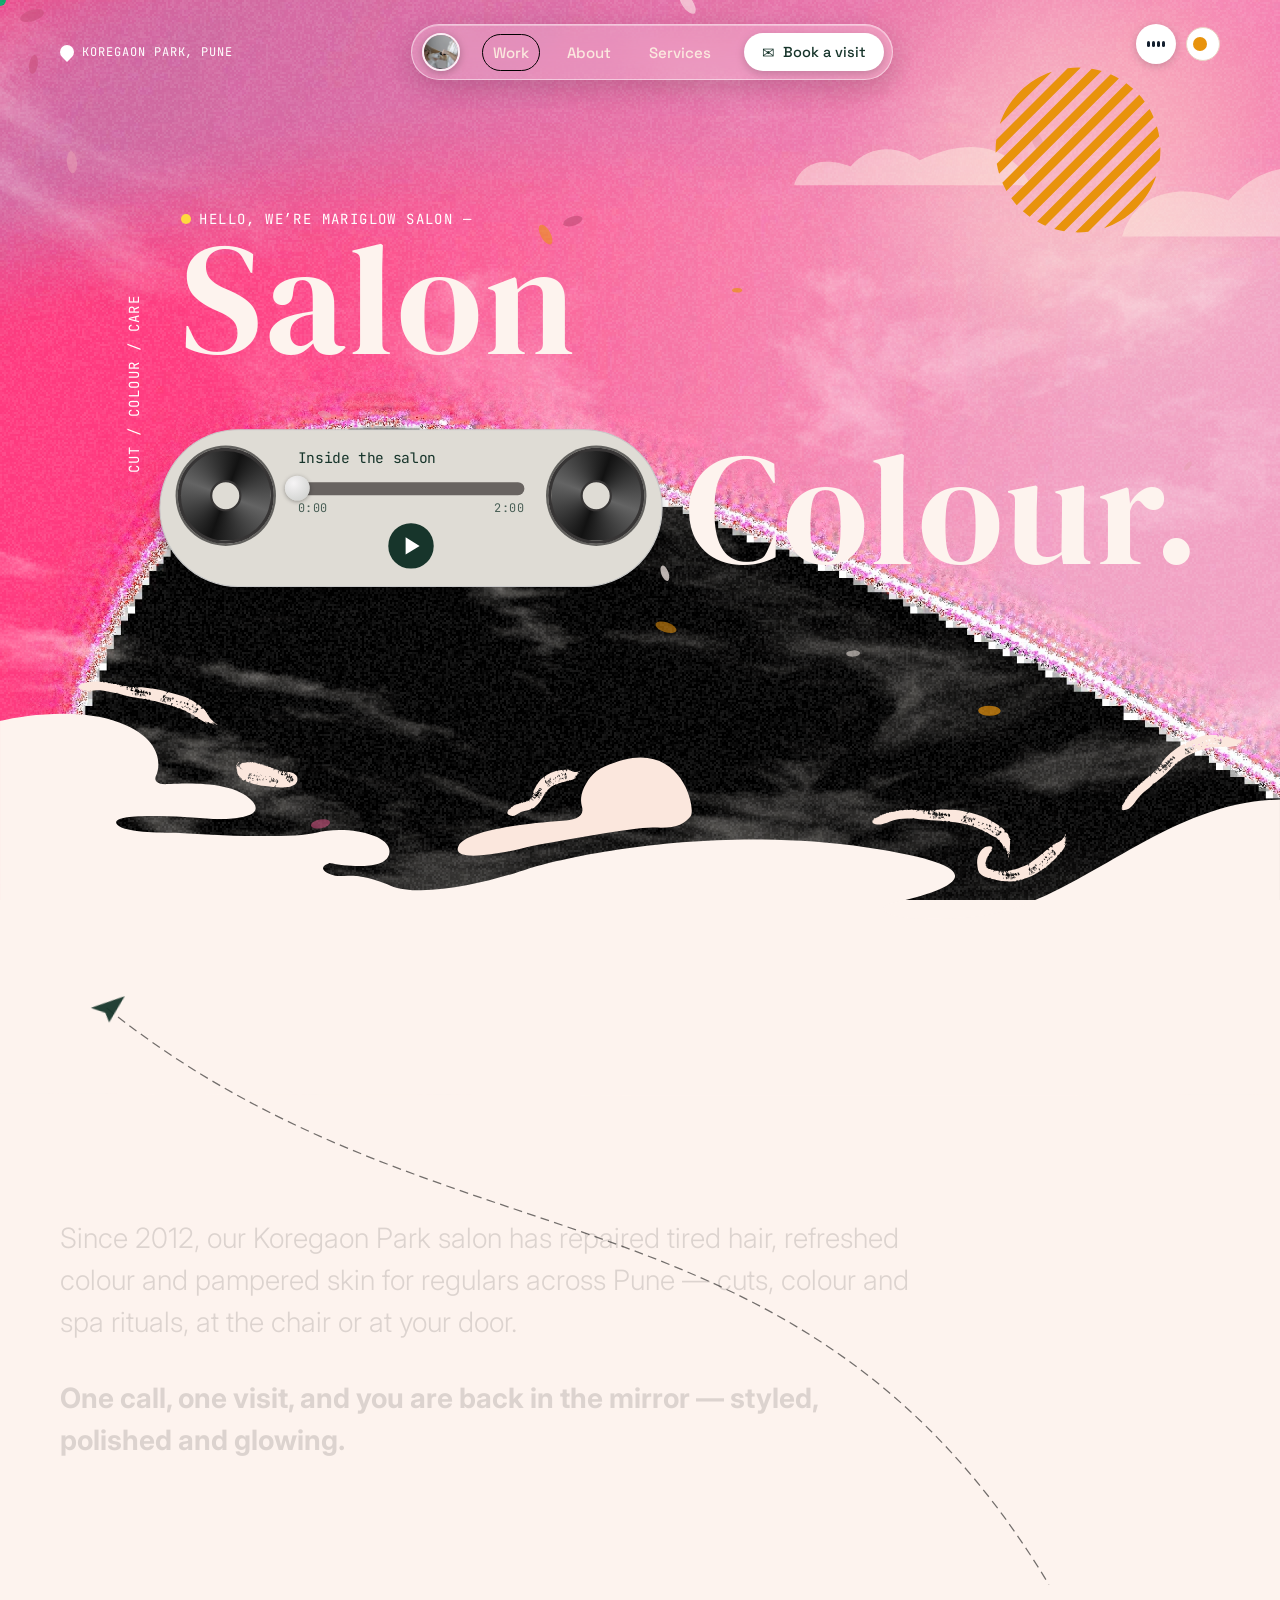
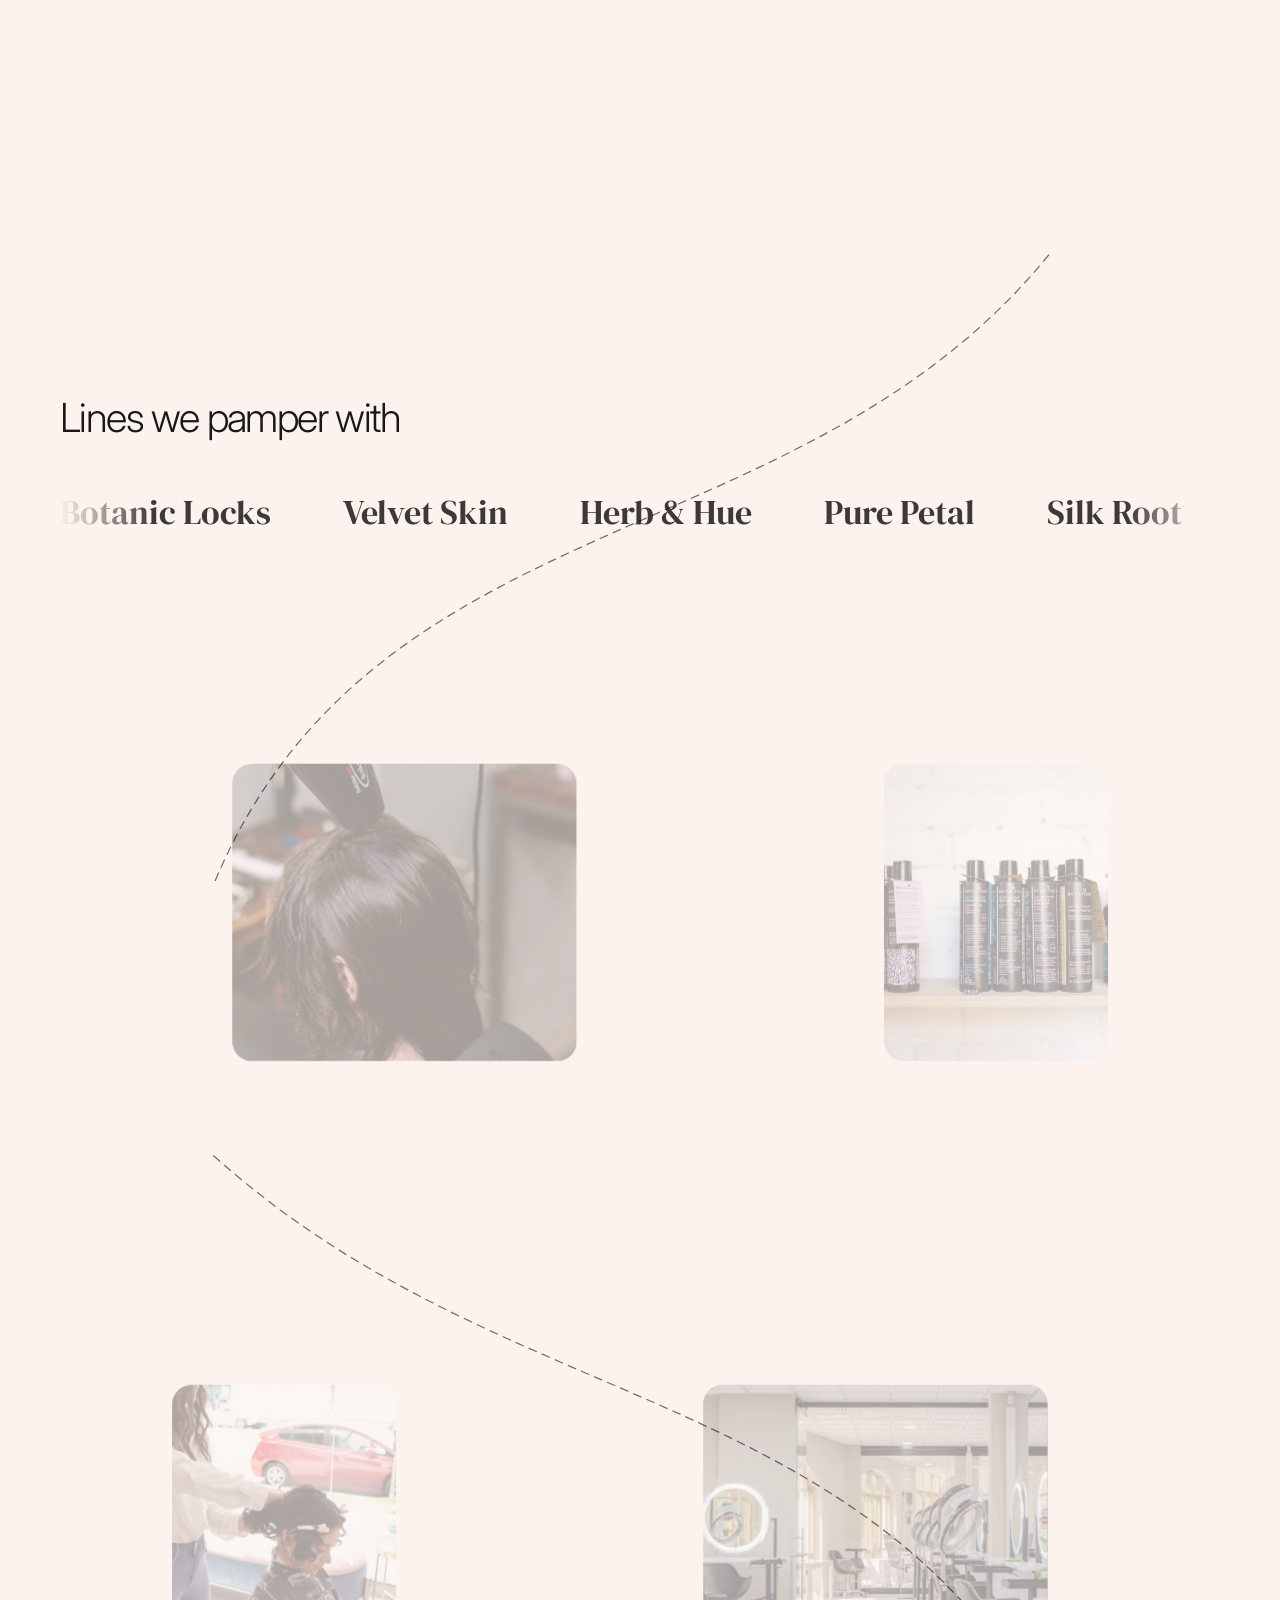
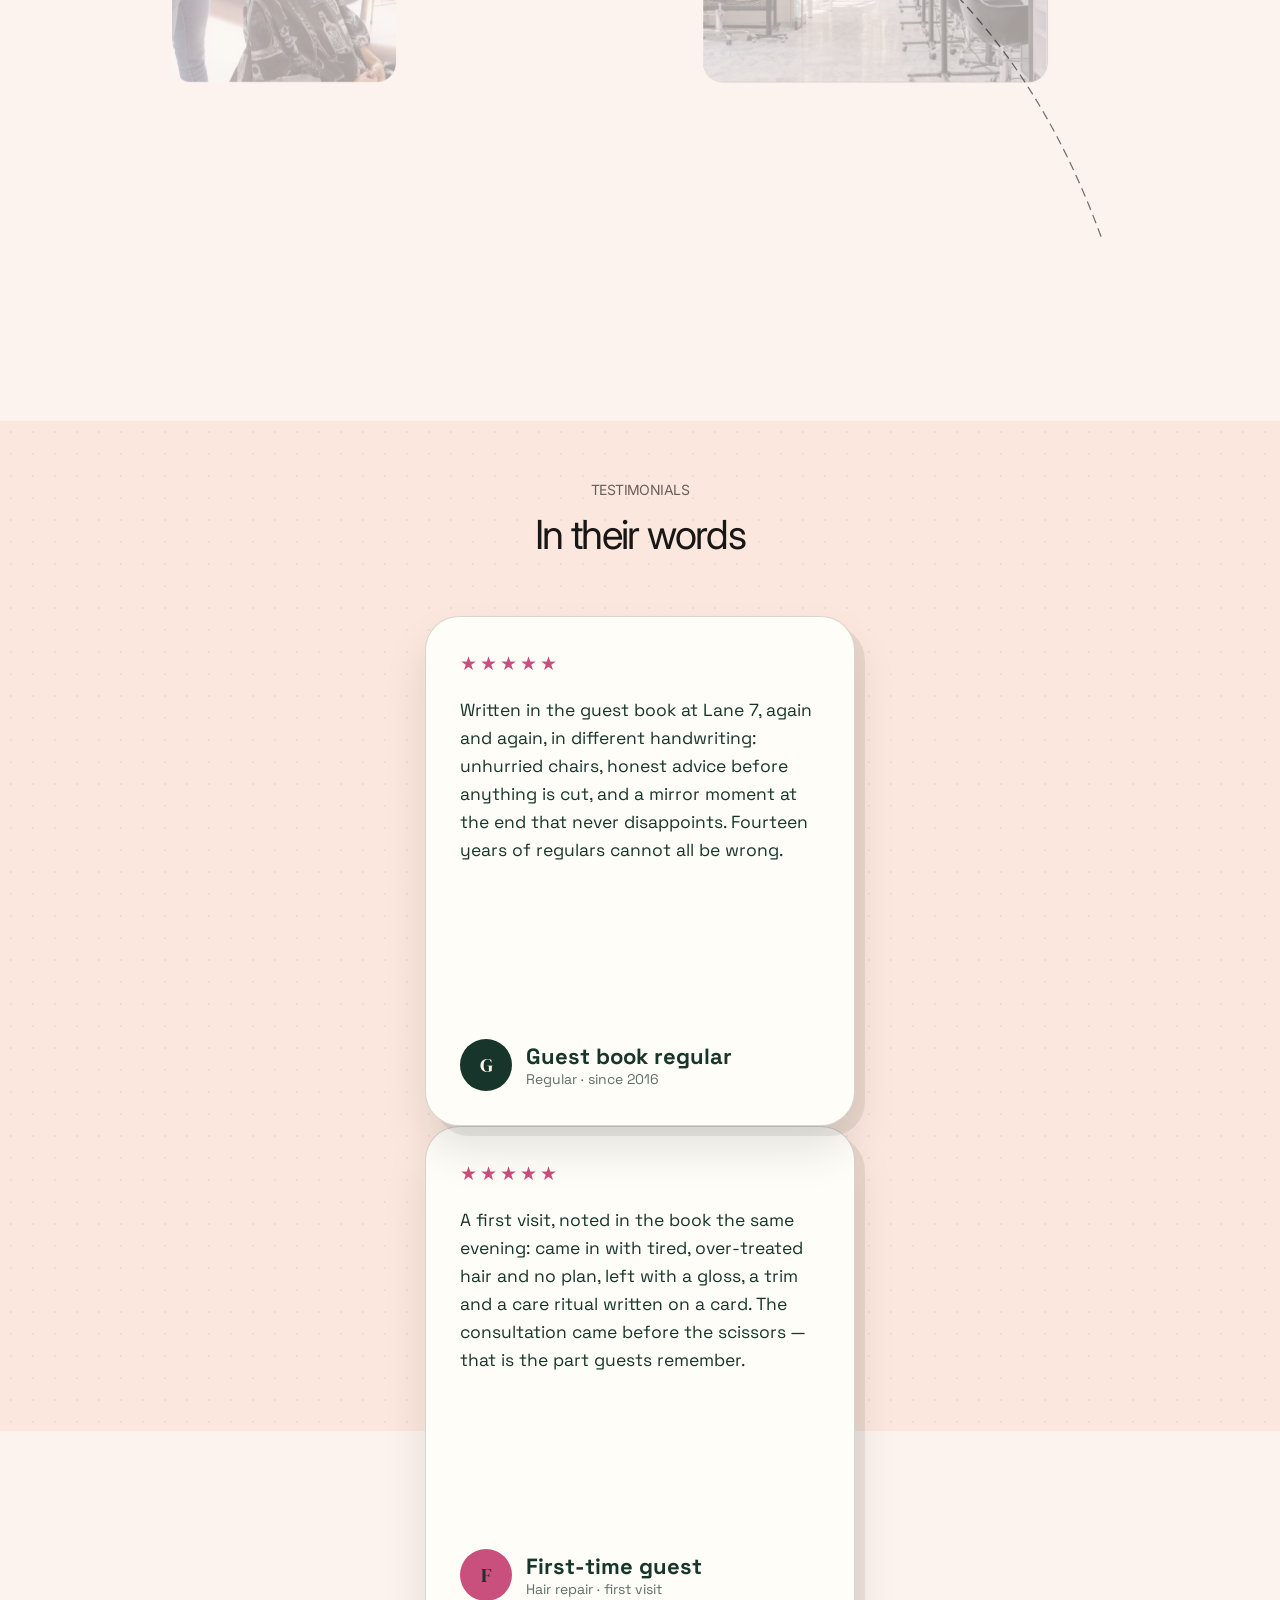
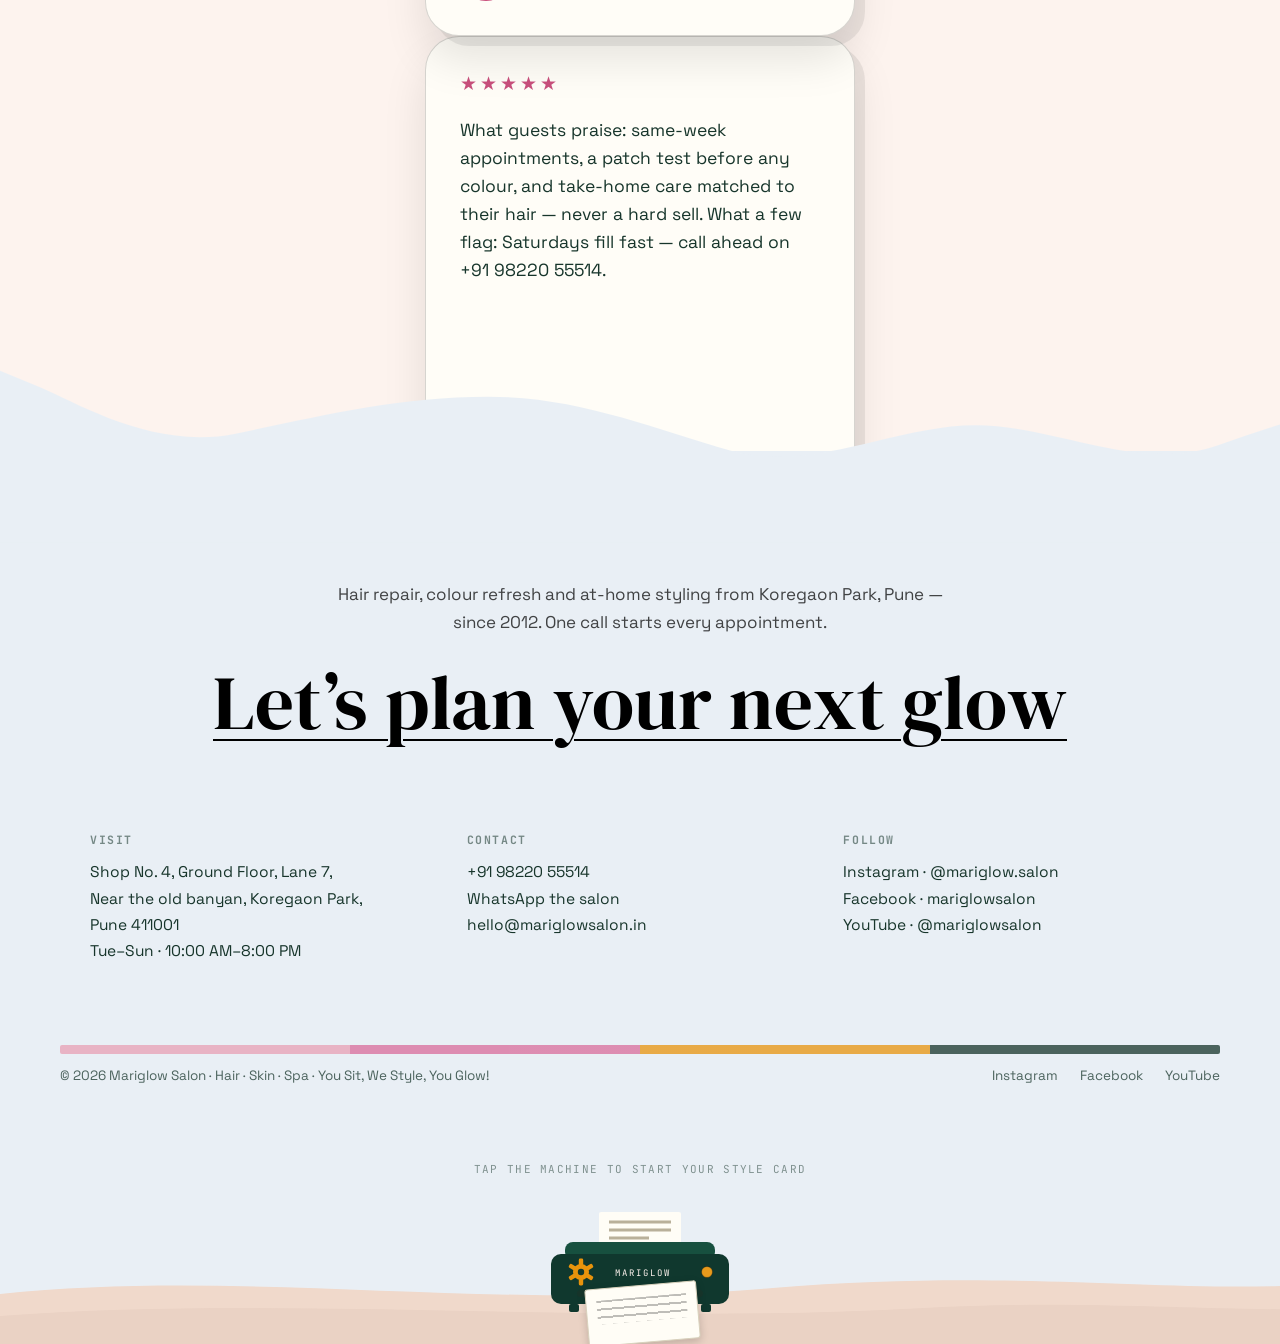
==== commit 42ae7f71: "Retheme SS Printer Services to Mariglow Salon: new skin (blush pearl, deep emerald, marigold, rose)," ====
--- a/index.html
+++ b/index.html
@@ -3,13 +3,14 @@
 <head>
 <meta charset="UTF-8">
 <meta name="viewport" content="width=device-width, initial-scale=1.0">
-<title>SS Printer Services — Printer Repair &amp; Cartridge Refilling, Hyderabad</title>
-<meta name="description" content="SS Printer Services — printer repair, on-site service and ink & toner cartridge refilling in KPHB, Kukatpally, Hyderabad since 2001. HP, Canon, Epson, Brother, Samsung, Xerox, Ricoh, Kyocera.">
-<link rel="icon" href="data:image/svg+xml,%3Csvg xmlns='http://www.w3.org/2000/svg' viewBox='0 0 32 32'%3E%3Crect width='32' height='32' rx='7' fill='%23060606'/%3E%3Ctext x='16' y='22' font-size='15' text-anchor='middle' fill='%23fff9f1' font-family='Georgia'%3ESS%3C/text%3E%3C/svg%3E">
+<title>Mariglow Salon — Hair, Skin &amp; Spa, Koregaon Park, Pune</title>
+<meta name="description" content="Mariglow Salon — hair repair, colour refresh, at-home styling and spa rituals in Koregaon Park, Pune since 2012. Botanic Locks, Velvet Skin, Herb & Hue, Pure Petal, Silk Root, Glow Theory, Amber Oil, Rose Clay.">
+<link rel="icon" href="data:image/svg+xml,%3Csvg xmlns='http://www.w3.org/2000/svg' viewBox='0 0 32 32'%3E%3Crect width='32' height='32' rx='7' fill='%2317352B'/%3E%3Ctext x='16' y='22' font-size='15' text-anchor='middle' fill='%23FDF3EE' font-family='Georgia'%3EM%3C/text%3E%3C/svg%3E">
 <link rel="preconnect" href="https://fonts.googleapis.com">
 <link rel="preconnect" href="https://fonts.gstatic.com" crossorigin>
 <link href="https://fonts.googleapis.com/css2?family=DM+Serif+Display:ital@0;1&family=Figtree:wght@300;400;500&family=Inter:wght@300;400;700&family=Roboto:wght@500;800&family=Lato:wght@300;400;700&family=Space+Grotesk:wght@300;400;500;700&family=JetBrains+Mono:wght@400;500;700&family=Playfair+Display:ital,wght@1,400..600&family=Darker+Grotesque:wght@700&family=Bitter:ital@1&display=swap" rel="stylesheet">
 <link rel="stylesheet" href="css/site.css?v=6">
+<link rel="stylesheet" href="css/glow.css?v=1">
 <script>
 /* Route shim + theme pre-paint (own code, SPEC §1.2/§1.7) */
 (function(){
@@ -18,7 +19,7 @@
   window.route={
     map:P2H,
     token:function(){
-      var p=location.pathname.replace(/\/ss-printer-services\/?/,'/').replace(/\/index\.html$/,'/').replace(/\/$/,'')||'/';
+      var p=location.pathname.replace(/\/mariglow-salon\/?/,'/').replace(/\/index\.html$/,'/').replace(/\/$/,'')||'/';
       if(P2H[p]) return P2H[p];
       if(/about\.html$/.test(p)) return 'about';
       if(/playground\.html$/.test(p)) return 'playground';
@@ -56,7 +57,7 @@
       <div class="pl-dots"><i></i><i></i><i></i><i></i><i></i><i></i><i></i><i></i><i></i></div>
       <div class="pl-pac"><i></i><i></i></div>
     </div>
-    <div class="pl-line" id="pl-line">Warming up the print heads…</div>
+    <div class="pl-line" id="pl-line">Warming up the styling chairs…</div>
   </div>
 </div>
 
@@ -67,11 +68,11 @@
 
 <!-- Nav (SPEC §1.7) -->
 <header id="nav">
-  <div class="nav-side"><span class="pin" aria-hidden="true"></span> KPHB, Hyderabad</div>
+  <div class="nav-side"><span class="pin" aria-hidden="true"></span> Koregaon Park, Pune</div>
   <a class="nav-back" href="./" data-route="home">← Back</a>
-  <nav class="nav-pill" id="nav-pill" aria-label="Main"><span class="nav-avatar"><img src="assets/storefront.webp" alt=""></span><span class="nav-links"><a class="nav-link" href="./" data-route="home">Work</a><a class="nav-link" href="about.html" data-route="about">About</a><a class="nav-link" href="playground.html" data-route="playground">Services</a></span><span class="avail"><span class="avail-dot"></span> Open Mon–Sat</span><button class="nav-cta" data-contact><span class="env" aria-hidden="true">✉</span> Book a repair</button></nav>
+  <nav class="nav-pill" id="nav-pill" aria-label="Main"><span class="nav-avatar"><img src="assets/storefront.webp" alt=""></span><span class="nav-links"><a class="nav-link" href="./" data-route="home">Work</a><a class="nav-link" href="about.html" data-route="about">About</a><a class="nav-link" href="playground.html" data-route="playground">Services</a></span><span class="avail"><span class="avail-dot"></span> Open Tue–Sun</span><button class="nav-cta" data-contact><span class="env" aria-hidden="true">✉</span> Book a visit</button></nav>
   <div class="nav-tools">
-    <button class="wave-btn" id="wave-btn" aria-label="Play or pause the service centre audio">
+    <button class="wave-btn" id="wave-btn" aria-label="Play or pause the salon audio">
       <span class="bars"><i></i><i></i><i></i><i></i></span>
     </button>
     <button class="theme-toggle" id="theme-toggle" aria-label="Toggle day and night mode"></button>
@@ -81,7 +82,7 @@
     <a href="./" data-route="home">01&nbsp; Work</a>
     <a href="about.html" data-route="about">02&nbsp; About</a>
     <a href="playground.html" data-route="playground">03&nbsp; Services</a>
-    <div class="mm-foot">Hyderabad, TS</div>
+    <div class="mm-foot">Pune, MH</div>
   </div>
 </header>
 
@@ -99,15 +100,15 @@
         <div class="moon-group" aria-hidden="true"><div class="moon-glow"></div><img class="moon-disc" src="assets/bg/moon.svg" alt=""></div>
       <img class="hero-cloud cloud-a" src="assets/bg/cloud.svg" alt="" aria-hidden="true">
       <img class="hero-cloud cloud-b" src="assets/bg/cloud.svg" alt="" aria-hidden="true">
-      <p class="hero-eyebrow"><span class="dot" aria-hidden="true"></span>Hello, we&rsquo;re SS Printer Services —</p>
-      <h1 class="hero-h1"><p class="hero-vlabel">Repair / Refill / Service</p><span>Printer</span><br>
-        <span class="roll" aria-label="repair, refills, setup, care"><span class="roll-track" id="roll-track"><span>Repair.</span><span>Refills.</span><span>Setup.</span><span>Care.</span><span>Repair.</span></span></span>
+      <p class="hero-eyebrow"><span class="dot" aria-hidden="true"></span>Hello, we&rsquo;re Mariglow Salon —</p>
+      <h1 class="hero-h1"><p class="hero-vlabel">Cut / Colour / Care</p><span>Salon</span><br>
+        <span class="roll" aria-label="hair, colour, skin, calm"><span class="roll-track" id="roll-track"><span>Hair.</span><span>Colour.</span><span>Skin.</span><span>Calm.</span><span>Hair.</span></span></span>
       </h1>
       <!-- Recorder / audio player (SPEC §3.1) -->
-      <div class="recorder" id="recorder" role="group" aria-label="Audio: inside the service centre">
+      <div class="recorder" id="recorder" role="group" aria-label="Audio: inside the salon">
         <div class="rec-disk" aria-hidden="true"></div>
         <div class="rec-center">
-          <div class="rec-title">Inside the service centre</div>
+          <div class="rec-title">Inside the salon</div>
           <div class="rec-slider" id="rec-slider">
             <div class="rec-track"><div class="rec-fill" id="rec-fill"></div></div>
             <div class="rec-knob" id="rec-knob"></div>
@@ -121,20 +122,20 @@
   </section>
 
   <!-- STORY / PROJECTS (SPEC §3.1) -->
-  <div class="plane-layer" id="plane-layer" aria-hidden="true"><svg class="trail" viewBox="0 0 1440 3021" preserveAspectRatio="none"><path id="trail-1" d="M120 120 C500 420 900 300 1180 760"/><path id="trail-2" d="M1180 1060 C900 1400 420 1330 240 1760"/><path id="trail-3" d="M240 2060 C600 2380 1050 2300 1240 2820"/></svg><div class="paper-plane" id="paper-plane"><svg viewBox="0 0 40 40"><path d="M4 22 L36 6 L24 34 L19 25 Z" fill="#060606"/></svg></div></div>
+  <div class="plane-layer" id="plane-layer" aria-hidden="true"><svg class="trail" viewBox="0 0 1440 3021" preserveAspectRatio="none"><path id="trail-1" d="M120 120 C500 420 900 300 1180 760"/><path id="trail-2" d="M1180 1060 C900 1400 420 1330 240 1760"/><path id="trail-3" d="M240 2060 C600 2380 1050 2300 1240 2820"/></svg><div class="paper-plane" id="paper-plane"><svg viewBox="0 0 40 40"><path d="M4 22 L36 6 L24 34 L19 25 Z" fill="#17352B"/></svg></div></div>
   <section class="projects" id="story">
     <div class="sky-band" aria-hidden="true"></div>
     
     <div class="wrap">
       <div class="intro-copy" id="intro-copy">
-        <p>Since 2001, our KPHB service centre has repaired printers and refilled cartridges for homes and offices across Hyderabad — laser, inkjet and plotters, diagnosed at the counter or at your door.</p>
-        <p class="bold">One call, one visit, and your printer is back on the desk — tested, cleaned and printing.</p>
+        <p>Since 2012, our Koregaon Park salon has repaired tired hair, refreshed colour and pampered skin for regulars across Pune — cuts, colour and spa rituals, at the chair or at your door.</p>
+        <p class="bold">One call, one visit, and you are back in the mirror — styled, polished and glowing.</p>
       </div>
       <div class="process">
-        <div class="step reveal"><b>Step 01</b><h3>Enquire</h3><p>Call or WhatsApp +91 94409 44388 and tell us what the printer is doing — or not doing.</p></div>
-        <div class="step reveal"><b>Step 02</b><h3>Share the details</h3><p>Brand, model and the error on screen. That is enough for a first diagnosis and repair options.</p></div>
-        <div class="step reveal"><b>Step 03</b><h3>Diagnosis &amp; repair</h3><p>At our KPHB centre, or on-site at your home or office. Door pickup and delivery across Hyderabad.</p></div>
-        <div class="step reveal"><b>Step 04</b><h3>Test &amp; handover</h3><p>Every repair ends with a print test in front of you before handover. No test, no handover.</p></div>
+        <div class="step reveal"><b>Step 01</b><h3>Enquire</h3><p>Call or WhatsApp +91 98220 55514 and tell us what your hair is doing — or not doing.</p></div>
+        <div class="step reveal"><b>Step 02</b><h3>Share the details</h3><p>Your hair history, your skin type and the look you want. That is enough for a first consultation and treatment options.</p></div>
+        <div class="step reveal"><b>Step 03</b><h3>Consult &amp; treat</h3><p>At our Koregaon Park salon, or at-home at your place. Bridal and occasion teams across Pune.</p></div>
+        <div class="step reveal"><b>Step 04</b><h3>Mirror check &amp; finish</h3><p>Every appointment ends with a mirror check in front of you before you leave. No glow, no goodbye.</p></div>
       </div>
     </div>
   </section>
@@ -142,31 +143,31 @@
   <!-- FEATURED WORK (SPEC §3.1) -->
   <section class="featured-work" id="work">
     <div class="wrap">
-      <h2 class="featured-h reveal">Brands we service</h2>
-      <div class="marquee" aria-label="Brands serviced: HP, Canon, Epson, Brother, Samsung, Xerox, Ricoh, Kyocera">
+      <h2 class="featured-h reveal">Lines we pamper with</h2>
+      <div class="marquee" aria-label="Product lines at Mariglow: Botanic Locks, Velvet Skin, Herb & Hue, Pure Petal, Silk Root, Glow Theory, Amber Oil, Rose Clay">
         <div class="marquee-track" id="marquee-track">
-          <span>HP</span><span>Canon</span><span>Epson</span><span>Brother</span><span>Samsung</span><span>Xerox</span><span>Ricoh</span><span>Kyocera</span>
+          <span>Botanic Locks</span><span>Velvet Skin</span><span>Herb &amp; Hue</span><span>Pure Petal</span><span>Silk Root</span><span>Glow Theory</span><span>Amber Oil</span><span>Rose Clay</span>
         </div>
       </div>
       <div class="tile-rows">
         <div class="tile-row" data-tile-row>
-          <article class="tile tile-wide" tabindex="0" data-goto="repair" aria-label="Open the printer repair case study">
-            <img src="assets/workbench-2.webp" alt="Printer repair workbench at SS Printer Services">
-            <div class="tile-overlay"><h3>Repair</h3><p>Laser &amp; inkjet printer repair<br>At the centre or on-site</p></div>
+          <article class="tile tile-wide" tabindex="0" data-goto="repair" aria-label="Open the hair repair case study">
+            <img src="assets/workbench-2.webp" alt="Hair repair at the Mariglow styling chair">
+            <div class="tile-overlay"><h3>Hair Repair</h3><p>Deep repair for tired, treated hair<br>At the salon or at-home</p></div>
           </article>
-          <article class="tile tile-narrow" tabindex="0" data-goto="refilling" aria-label="Open the cartridge refilling case study">
-            <img src="assets/toner-collection.webp" alt="CMYK laser toner cartridge collection">
-            <div class="tile-overlay"><h3>Refilling</h3><p>Ink &amp; toner cartridge refilling<br>Cleaned, refilled, print-tested</p></div>
+          <article class="tile tile-narrow" tabindex="0" data-goto="refilling" aria-label="Open the colour refresh case study">
+            <img src="assets/toner-collection.webp" alt="The Mariglow colour and care collection">
+            <div class="tile-overlay"><h3>Colour Refresh</h3><p>Gloss &amp; colour refresh rituals<br>Cleansed, coloured, mirror-checked</p></div>
           </article>
         </div>
         <div class="tile-row" data-tile-row>
-          <article class="tile tile-narrow" tabindex="0" data-goto="onsite" aria-label="Open the on-site and AMC case study">
-            <video muted loop playsinline preload="none" poster="assets/service-centre-poster.jpg" data-src="assets/service-centre.mp4" aria-label="Inside the SS Printer service centre"></video>
-            <div class="tile-overlay"><h3>On-Site &amp; AMC</h3><p>Doorstep repair &amp; maintenance<br>Homes and offices, Hyderabad</p></div>
+          <article class="tile tile-narrow" tabindex="0" data-goto="onsite" aria-label="Open the at-home and bridal case study">
+            <video muted loop playsinline preload="none" poster="assets/service-centre-poster.jpg" data-src="assets/service-centre.mp4" aria-label="Inside the Mariglow salon"></video>
+            <div class="tile-overlay"><h3>At-Home &amp; Bridal</h3><p>Doorstep styling &amp; bridal teams<br>Homes and venues, Pune</p></div>
           </article>
-          <article class="tile tile-wide" tabindex="0" data-goto="spares" aria-label="Open the spares and consumables case study">
-            <img src="assets/printer-collection.webp" alt="Printers with ink and toner supplies">
-            <div class="tile-overlay"><h3>Spares</h3><p>Genuine spare parts &amp; consumables<br>Ink, toner and ribbon cartridges</p></div>
+          <article class="tile tile-wide" tabindex="0" data-goto="spares" aria-label="Open the product shelf case study">
+            <img src="assets/printer-collection.webp" alt="Salon chairs with hair and skin care lines">
+            <div class="tile-overlay"><h3>The Shelf</h3><p>Genuine care lines &amp; take-home rituals<br>Hair, skin and nail care</p></div>
           </article>
         </div>
       </div>
@@ -182,19 +183,19 @@
     </div>
     <div class="t-cards" id="t-cards">
       <article class="t-card" style="--pos: 0; z-index: 3;">
-        <div class="stars" aria-label="Rated 4.5 of 5 on JustDial">★★★★★</div>
-        <blockquote>Rated 4.5 of 5 from 519 ratings on JustDial — the city&rsquo;s printer owners keep this counter busy. The themes repeat across hundreds of reviews: fast service, genuine work, and a reasonable price for the repair.</blockquote>
-        <div class="who"><div class="avatar" aria-hidden="true">J</div><div><div class="t-name">JustDial customer</div><div class="t-role">519 ratings · 4.5 of 5</div></div></div>
+        <div class="stars" aria-label="From the Mariglow guest book">★★★★★</div>
+        <blockquote>Written in the guest book at Lane 7, again and again, in different handwriting: unhurried chairs, honest advice before anything is cut, and a mirror moment at the end that never disappoints. Fourteen years of regulars cannot all be wrong.</blockquote>
+        <div class="who"><div class="avatar" aria-hidden="true">G</div><div><div class="t-name">Guest book regular</div><div class="t-role">Regular · since 2016</div></div></div>
       </article>
       <article class="t-card" style="--pos: 1; z-index: 2;">
-        <div class="stars" aria-label="Rated 5 of 5 on Google">★★★★★</div>
-        <blockquote>A perfect 5.0 on Google — from a small set of 2 reviews, and we say so plainly. Both describe the same counter experience customers have had since 2001: bring the printer in broken, take it home printing.</blockquote>
-        <div class="who"><div class="avatar" aria-hidden="true">G</div><div><div class="t-name">Google reviewer</div><div class="t-role">2 reviews · 5.0 of 5</div></div></div>
+        <div class="stars" aria-label="From a first-time guest">★★★★★</div>
+        <blockquote>A first visit, noted in the book the same evening: came in with tired, over-treated hair and no plan, left with a gloss, a trim and a care ritual written on a card. The consultation came before the scissors — that is the part guests remember.</blockquote>
+        <div class="who"><div class="avatar" aria-hidden="true">F</div><div><div class="t-name">First-time guest</div><div class="t-role">Hair repair · first visit</div></div></div>
       </article>
       <article class="t-card" style="--pos: -1; z-index: 1;">
-        <div class="stars" aria-label="Review themes from JustDial">★★★★★</div>
-        <blockquote>What reviewers praise: same-day turnaround, honest diagnosis before any part is changed, and refilled cartridges that are print-tested before handover. What a few flag: popular cartridges can sell out — call ahead on +91 94409 44388.</blockquote>
-        <div class="who"><div class="avatar" aria-hidden="true">J</div><div><div class="t-name">JustDial customer</div><div class="t-role">Review themes · JustDial</div></div></div>
+        <div class="stars" aria-label="What guests praise">★★★★★</div>
+        <blockquote>What guests praise: same-week appointments, a patch test before any colour, and take-home care matched to their hair — never a hard sell. What a few flag: Saturdays fill fast — call ahead on +91 98220 55514.</blockquote>
+        <div class="who"><div class="avatar" aria-hidden="true">R</div><div><div class="t-name">Weekend regular</div><div class="t-role">Guest book · colour refresh</div></div></div>
       </article>
     </div>
   </section>
@@ -207,15 +208,15 @@
     
     <div class="ai-inner">
       <div>
-        <h1 class="ai-heading">A printer repair counter that Hyderabad has trusted since 2001.</h1>
-        <p class="ai-body">SS Printer Services began in <strong>2001</strong>, when founder <strong>JV</strong> started repairing printers in Kukatpally. Twenty-six years on, the counter at Padmavathi Plaza still runs the same way: <strong>diagnose honestly, repair properly, print-test before handover.</strong></p>
-        <p class="ai-body">Laser and inkjet printers, plotters, cartridge refilling, installation and annual maintenance — for homes, shops and offices across 35+ areas of Hyderabad.</p>
+        <h1 class="ai-heading">A salon chair that Pune has trusted since 2012.</h1>
+        <p class="ai-body">Mariglow Salon began in <strong>2012</strong>, when founder <strong>Meera Kulkarni</strong> started styling hair out of a two-chair studio in Koregaon Park. Fourteen years on, the salon on Lane 7 still runs the same way: <strong>consult honestly, treat gently, mirror-check before you leave.</strong></p>
+        <p class="ai-body">Hair repair, colour refresh, skin and spa rituals, at-home styling and glow memberships — for regulars, brides and busy weekends across 12 neighbourhoods of Pune.</p>
       </div>
       <div class="ai-photos" id="ai-photos">
-        <figure class="polaroid pol-1"><img src="assets/product-1.webp" alt="Printer cartridge product at the SS Printer store" draggable="false"><figcaption>Ink &amp; toner</figcaption></figure>
-        <figure class="polaroid pol-2"><img src="assets/workbench-1.webp" alt="Printer on the repair workbench" draggable="false"><figcaption>On the bench</figcaption></figure>
-        <figure class="polaroid pol-3"><img src="assets/product-6.webp" alt="Cartridge refilling supplies" draggable="false"><figcaption>Refilling</figcaption></figure>
-        <figure class="polaroid pol-4"><img src="assets/storefront.webp" alt="SS Printer Services storefront, KPHB" draggable="false"><figcaption>The KPHB store</figcaption></figure>
+        <figure class="polaroid pol-1"><img src="assets/product-1.webp" alt="Hair care lines at the Mariglow shelf" draggable="false"><figcaption>Hair &amp; skin</figcaption></figure>
+        <figure class="polaroid pol-2"><img src="assets/workbench-1.webp" alt="A wash at the Mariglow backwash" draggable="false"><figcaption>At the basin</figcaption></figure>
+        <figure class="polaroid pol-3"><img src="assets/product-6.webp" alt="Colour refresh supplies" draggable="false"><figcaption>Colour day</figcaption></figure>
+        <figure class="polaroid pol-4"><img src="assets/storefront.webp" alt="The Mariglow styling floor" draggable="false"><figcaption>The Lane 7 salon</figcaption></figure>
         <button class="pol-reset" id="pol-reset" aria-label="Reset photos">↺</button>
       </div>
     </div>
@@ -223,55 +224,55 @@
   </section>
   <section class="about-exp">
     <div class="ae-inner">
-      <p class="ae-label">The practice, since 2001</p>
+      <p class="ae-label">The practice, since 2012</p>
       <div class="aexp-list">
       <div class="aexp-item is-open">
         <button class="aexp-head" aria-expanded="true">
-          <span class="aexp-company"><span class="aexp-name">SS Printer Services</span><span class="aexp-role">Founder JV — printer repair &amp; service centre</span></span>
-          <span class="aexp-meta"><span class="aexp-date">2001 — Present · KPHB, Hyderabad</span><span class="aexp-toggle" aria-hidden="true"></span></span>
+          <span class="aexp-company"><span class="aexp-name">Mariglow Salon</span><span class="aexp-role">Founder Meera Kulkarni — salon &amp; spa</span></span>
+          <span class="aexp-meta"><span class="aexp-date">2012 — Present · Koregaon Park, Pune</span><span class="aexp-toggle" aria-hidden="true"></span></span>
         </button>
         <div class="aexp-panel"><div class="aexp-panel-inner">
           <ul class="aexp-bullets">
-            <li>Printer repair for HP, Canon, Epson, Brother, Samsung, Xerox, Ricoh and Kyocera.</li>
-            <li>The business&rsquo;s own older pages count 75,000+ printers repaired since 2001 — their claim, kept as they state it.</li>
-            <li>On-site and doorstep service with door pickup and delivery across Hyderabad.</li>
+            <li>Hair, skin and nail care with Botanic Locks, Velvet Skin, Herb &amp; Hue, Pure Petal, Silk Root, Glow Theory, Amber Oil and Rose Clay.</li>
+            <li>The salon&rsquo;s own guest book counts 40,000+ appointments since 2012 — our claim, kept exactly as we state it.</li>
+            <li>At-home and bridal styling with teams that travel across Pune.</li>
           </ul>
         </div></div>
       </div>
       <div class="aexp-divider"></div>
       <div class="aexp-item">
         <button class="aexp-head" aria-expanded="false">
-          <span class="aexp-company"><span class="aexp-name">Cartridge Refilling &amp; Consumables</span><span class="aexp-role">Ink &amp; toner refilling — sister store</span></span>
-          <span class="aexp-meta"><span class="aexp-date">KPHB Main Road</span><span class="aexp-toggle" aria-hidden="true"></span></span>
+          <span class="aexp-company"><span class="aexp-name">Colour Refresh &amp; Care Lines</span><span class="aexp-role">Colour &amp; gloss studio — sister studio</span></span>
+          <span class="aexp-meta"><span class="aexp-date">Lane 5, Koregaon Park</span><span class="aexp-toggle" aria-hidden="true"></span></span>
         </button>
         <div class="aexp-panel"><div class="aexp-panel-inner">
-          <ul class="aexp-bullets"><li>Every refill follows the full bench process: disassemble, clean, replace worn parts, refill, then a print test before the cartridge leaves the counter.</li></ul>
+          <ul class="aexp-bullets"><li>Every colour refresh follows the full studio process: consult, cleanse, patch-test, apply, then a mirror check before you leave the chair.</li></ul>
         </div></div>
       </div>
       <div class="aexp-divider"></div>
       <div class="aexp-item">
         <button class="aexp-head" aria-expanded="false">
-          <span class="aexp-company"><span class="aexp-name">On-Site &amp; AMC Support</span><span class="aexp-role">Maintenance for homes &amp; offices</span></span>
-          <span class="aexp-meta"><span class="aexp-date">35+ areas served</span><span class="aexp-toggle" aria-hidden="true"></span></span>
+          <span class="aexp-company"><span class="aexp-name">At-Home &amp; Bridal Teams</span><span class="aexp-role">Styling for homes &amp; venues</span></span>
+          <span class="aexp-meta"><span class="aexp-date">12 neighbourhoods served</span><span class="aexp-toggle" aria-hidden="true"></span></span>
         </button>
         <div class="aexp-panel"><div class="aexp-panel-inner">
-          <ul class="aexp-bullets"><li>Installation and setup for new printers, maintenance visits, and annual support for offices that print every day — from KPHB and Hitech City to Secunderabad and Shamshabad.</li></ul>
+          <ul class="aexp-bullets"><li>Bridal mornings, party styling and glow memberships for guests who celebrate every season — from Koregaon Park and Kalyani Nagar to Baner and Kothrud.</li></ul>
         </div></div>
       </div>
       <div class="aexp-divider"></div>
       <div class="aexp-item">
         <button class="aexp-head" aria-expanded="false">
-          <span class="aexp-company"><span class="aexp-name">Genuine Spares &amp; Sales</span><span class="aexp-role">Parts, consumables &amp; printer sales</span></span>
+          <span class="aexp-company"><span class="aexp-name">The Product Shelf &amp; Take-Home Care</span><span class="aexp-role">Care lines, rituals &amp; gift cards</span></span>
           <span class="aexp-meta"><span class="aexp-date">Enquiry only — no listed prices</span><span class="aexp-toggle" aria-hidden="true"></span></span>
         </button>
         <div class="aexp-panel"><div class="aexp-panel-inner">
-          <ul class="aexp-bullets"><li>Genuine spare parts, ink bottles, ink cartridges, toner cartridges and ribbon cartridges — twelve enquiry-only lines, priced at the counter, never invented online.</li></ul>
+          <ul class="aexp-bullets"><li>Genuine care lines — hair oils, colour care, skin rituals and nail care — twelve enquiry-only lines, priced at the shelf, never invented online.</li></ul>
         </div></div>
       </div>
       </div>
       <div class="quote-block">
-        <p class="q">&ldquo;We fix it. You print it.&rdquo;</p>
-        <p class="by">— The counter promise, SS Printer Services</p>
+        <p class="q">&ldquo;You sit. We style. You glow.&rdquo;</p>
+        <p class="by">— The chair promise, Mariglow Salon</p>
       </div>
     </div>
   </section>
@@ -279,13 +280,13 @@
     <div class="af-inner">
       <h2>Counter facts</h2>
       <div class="fact-grid">
-        <div class="fact-card"><div class="num">1</div><h3>Since 2001</h3><p>Founded by JV, who still leads the bench with 26+ years of printer experience.</p></div>
-        <div class="fact-card"><div class="num">2</div><h3>75,000+ printers</h3><p>Repaired since 2001, as claimed on the business&rsquo;s own older Epson service page.</p></div>
-        <div class="fact-card"><div class="num">3</div><h3>8 brands serviced</h3><p>HP, Canon, Epson, Brother, Samsung, Xerox, Ricoh and Kyocera — plus plotters.</p></div>
-        <div class="fact-card wide"><div class="num">4</div><h3>35+ areas served</h3><p>KPHB, Kukatpally, Hitech City, Madhapur, Gachibowli, Ameerpet, Kondapur, Secunderabad, Begumpet, Banjara Hills, Jubilee Hills, Miyapur, Nizampet, Manikonda, Uppal, Dilsukhnagar, LB Nagar, Kompally, Patancheru, Shamshabad and more.</p></div>
-        <div class="fact-card"><img src="assets/workbench-4.webp" alt="Epson printer models serviced at the centre"><div class="num">5</div><h3>Epson, in depth</h3><p>L3110, L3150, L3250, L380, L5290, L6270, LQ-310, L14150, M3170 and L210 are regulars on this bench.</p></div>
-        <div class="fact-card"><div class="num">6</div><h3>Print-tested, always</h3><p>Repairs and refills both end with a test print. It is the last step of every job ticket.</p></div>
-        <div class="fact-card"><div class="num">7</div><h3>Pay your way</h3><p>Cash, UPI, net banking and cheque/DD accepted, per the business&rsquo;s JustDial listing.</p></div>
+        <div class="fact-card"><div class="num">1</div><h3>Since 2012</h3><p>Founded by Meera Kulkarni, who still leads the floor with 14+ years of styling experience.</p></div>
+        <div class="fact-card"><div class="num">2</div><h3>40,000+ appointments</h3><p>Styled since 2012, as counted in the salon&rsquo;s own guest book.</p></div>
+        <div class="fact-card"><div class="num">3</div><h3>8 care lines</h3><p>Botanic Locks, Velvet Skin, Herb &amp; Hue, Pure Petal, Silk Root, Glow Theory, Amber Oil and Rose Clay.</p></div>
+        <div class="fact-card wide"><div class="num">4</div><h3>12 neighbourhoods</h3><p>Koregaon Park, Kalyani Nagar, Viman Nagar, Aundh, Baner, Wakad, Hinjewadi, Kothrud, Deccan, Camp, Magarpatta, Balewadi and more — for at-home visits.</p></div>
+        <div class="fact-card"><img src="assets/workbench-4.webp" alt="The spa corner at the Lane 7 salon"><div class="num">5</div><h3>Hair, in depth</h3><p>Balayage, global colour, keratin smoothing, scalp rituals, curl care and classic cuts are regulars in these chairs.</p></div>
+        <div class="fact-card"><div class="num">6</div><h3>Mirror-checked, always</h3><p>Cuts and colours both end with a mirror check. It is the last step of every appointment card.</p></div>
+        <div class="fact-card"><div class="num">7</div><h3>Pay your way</h3><p>Cash, UPI, cards and gift cards accepted — ask at the desk about membership wallets.</p></div>
       </div>
     </div>
   </section>
@@ -294,9 +295,9 @@
 
 <!-- ================= PLAYGROUND / SERVICES VIEW (SPEC §4) ================= -->
 <div id="playground-view" class="view" hidden>
-  <h1 class="sr-only">Services — printer repair and refilling by SS Printer Services</h1>
+  <h1 class="sr-only">Services — hair, skin and spa by Mariglow Salon</h1>
   <section class="pg-flow" id="pg-flow">
-    <p class="pgf-lead">Every service below runs from the same KPHB counter — bring the printer in, or book a visit and the bench comes to you.</p>
+    <p class="pgf-lead">Every service below runs from the same Lane 7 salon — take a chair with us, or book a visit and the stylists come to you.</p>
     <div class="pgf-stage" id="pgf-stage">
       <div class="pgf-track" id="pgf-track"></div>
       <button class="pgf-arrow prev" id="pgf-prev" aria-label="Previous service">←</button>
@@ -310,8 +311,8 @@
   </section>
   <section class="playground-bricks">
     <div class="pg-intro">
-      <h2>All services, one counter</h2>
-      <p>Eight services, one phone number. Every job — a paper jam, a faded refill, a plotter down at a site office — starts the same way: call +91 94409 44388, share the brand, model and error, and we take it from there.</p>
+      <h2>All services, one salon</h2>
+      <p>Eight services, one phone number. Every appointment — a bad hair week, a faded colour, a wedding morning at a venue — starts the same way: call +91 98220 55514, share your hair history and the look you want, and we take it from there.</p>
     </div>
     <div class="pg-grid" id="pg-grid"></div>
   </section>
@@ -337,39 +338,39 @@
     <div class="cs-wrap">
       <div class="cs-hero-grid">
         <div>
-          <h1 class="cs-hero-h">Repair</h1>
-          <p class="cs-tagline">Dead printer in, printing printer out.</p>
-          <p class="cs-hero-intro">Laser, inkjet and dot-matrix printers repaired at the KPHB bench — paper jams, print quality faults, board and sensor failures, and the errors that stop a workday cold.</p>
-        </div>
-        <div class="cs-meta"><div><div class="cs-meta-k">Service</div><div class="cs-meta-v">Printer repair</div></div><div><div class="cs-meta-k">For</div><div class="cs-meta-v">Homes, shops &amp; offices</div></div><div><div class="cs-meta-k">Since</div><div class="cs-meta-v">2001 · Founder JV</div></div><div><div class="cs-meta-k">Coverage</div><div class="cs-meta-v">Centre + on-site, Hyderabad</div></div></div>
-      </div>
-    </div>
-    <div class="cs-hero-mock"><img src="assets/workbench-1.webp" alt="Repair workbench at SS Printer Services"></div>
+          <h1 class="cs-hero-h">Hair Repair</h1>
+          <p class="cs-tagline">Tired hair in, glossy hair out.</p>
+          <p class="cs-hero-intro">Dry, over-treated and breaking hair repaired at the Lane 7 chairs — split ends, colour fatigue, frizz and the bad hair weeks that stop a morning cold.</p>
+        </div>
+        <div class="cs-meta"><div><div class="cs-meta-k">Service</div><div class="cs-meta-v">Hair repair &amp; spa</div></div><div><div class="cs-meta-k">For</div><div class="cs-meta-v">All hair types &amp; textures</div></div><div><div class="cs-meta-k">Since</div><div class="cs-meta-v">2012 · Founder Meera</div></div><div><div class="cs-meta-k">Coverage</div><div class="cs-meta-v">Salon + at-home, Pune</div></div></div>
+      </div>
+    </div>
+    <div class="cs-hero-mock"><video muted loop playsinline autoplay poster="assets/hair-repair-poster.jpg" src="assets/hair-repair.mp4" aria-label="A hair wash at the Mariglow backwash"></video></div>
   </section>
   <section class="cs-band cream cs-ledger">
     <div class="cs-wrap"><div class="cs-ledger-head">
       <div><div class="cs-ledger-num">01</div></div>
       <div>
         <p class="cs-ledger-eye">The problem</p>
-        <h2 class="cs-ledger-h">A stopped printer <i>stops everything</i> around it</h2>
-        <p class="cs-p">Invoices wait. Labels wait. Exam papers, delivery challans and site drawings wait. Most faults we see are mechanical or consumable — pickup rollers, fusers, clogged heads, tired cartridges — and most are diagnosed the same day they arrive at the counter.</p>
-        <p class="cs-p">Share the brand, model and the error on the display when you call. That one message lets the bench prepare parts before your printer even reaches KPHB.</p>
-      </div>
-    </div>
-    <div class="cs-cols"><img src="assets/workbench-3.webp" alt="Diagnosis at the bench"><img src="assets/workbench-4.webp" alt="Epson printers queued for service"></div>
+        <h2 class="cs-ledger-h">Tired hair <i>stops everything</i> around it</h2>
+        <p class="cs-p">Plans wait. Photos wait. Interviews, weddings, reunions and big presentations wait. Most damage we see is treatable — heat fatigue, colour overload, dry ends, a tired scalp — and most is assessed the same day you take the chair.</p>
+        <p class="cs-p">Share your hair history and a photo of the look you want when you call. That one message lets your stylist prepare treatments before you even reach Lane 7.</p>
+      </div>
+    </div>
+    <div class="cs-cols"><img src="assets/workbench-3.webp" alt="Consultation at the chair"><img src="assets/workbench-4.webp" alt="Guests at the backwash"></div>
     </div>
   </section>
   <section class="cs-band cream cs-quote">
-    <div class="cs-wrap"><p>&ldquo;We fix it. You print it.&rdquo;</p><p class="attr">The counter promise — since 2001</p></div>
+    <div class="cs-wrap"><p>&ldquo;You sit. We style. You glow.&rdquo;</p><p class="attr">The chair promise — since 2012</p></div>
   </section>
   <section class="cs-band dark cs-ledger">
     <div class="cs-wrap"><div class="cs-ledger-head">
       <div><div class="cs-ledger-num">02</div></div>
       <div>
-        <p class="cs-ledger-eye">The bench way</p>
-        <h2 class="cs-ledger-h">Diagnose first, <i>change parts second</i></h2>
-        <p class="cs-p">Every repair starts with diagnosis and repair options — what failed, what it takes to fix, and what can wait. Genuine spare parts are fitted where a part has truly failed, and the old part is shown at handover.</p>
-        <div class="cs-note"><div class="nl">Bench note</div><p>The business&rsquo;s own older pages count 75,000+ printers repaired since 2001. We keep that number exactly as they state it — it is their claim, and twenty-four years of queues at one counter is how it was earned.</p></div>
+        <p class="cs-ledger-eye">The salon way</p>
+        <h2 class="cs-ledger-h">Consult first, <i>treat second</i></h2>
+        <p class="cs-p">Every repair starts with a consultation and honest options — what is damaged, what it takes to restore, and what can wait. Genuine care lines are used where hair has truly failed, and the trim is shown before it falls.</p>
+        <div class="cs-note"><div class="nl">Salon note</div><p>The salon&rsquo;s own guest book counts 40,000+ appointments since 2012. We keep that number exactly as we state it — it is our claim, and fourteen years of full chairs on Lane 7 is how it was earned.</p></div>
       </div>
     </div></div>
   </section>
@@ -378,30 +379,30 @@
       <p class="cs-ledger-eye">How a repair runs</p>
       <h2 class="cs-ledger-h">Four steps, <i>every time</i></h2>
       <div class="cs-steps">
-        <div class="cs-step-card"><b>Step 01</b><h4>Enquire</h4><p>Call or WhatsApp +91 94409 44388.</p></div>
-        <div class="cs-step-card"><b>Step 02</b><h4>Share brand, model, error</h4><p>The three details that start every diagnosis.</p></div>
-        <div class="cs-step-card"><b>Step 03</b><h4>Diagnosis &amp; repair</h4><p>At the KPHB centre, on-site, or by door pickup and delivery.</p></div>
-        <div class="cs-step-card"><b>Step 04</b><h4>Test &amp; handover</h4><p>A print test in front of you closes the job.</p></div>
+        <div class="cs-step-card"><b>Step 01</b><h4>Enquire</h4><p>Call or WhatsApp +91 98220 55514.</p></div>
+        <div class="cs-step-card"><b>Step 02</b><h4>Share history, goals, photos</h4><p>The three details that start every consultation.</p></div>
+        <div class="cs-step-card"><b>Step 03</b><h4>Consult &amp; treat</h4><p>At the Lane 7 salon, at-home, or with the bridal team at your venue.</p></div>
+        <div class="cs-step-card"><b>Step 04</b><h4>Mirror check &amp; finish</h4><p>A mirror check in front of you closes the appointment.</p></div>
       </div>
       <div class="cs-stats">
-        <div class="cs-stat"><b>2001</b><span>Repairing printers in Hyderabad since</span></div>
-        <div class="cs-stat"><b>8</b><span>Brands serviced — HP, Canon, Epson, Brother, Samsung, Xerox, Ricoh, Kyocera</span></div>
-        <div class="cs-stat"><b>35+</b><span>Areas covered for on-site visits and delivery</span></div>
+        <div class="cs-stat"><b>2012</b><span>Styling hair in Pune since</span></div>
+        <div class="cs-stat"><b>8</b><span>Care lines on the shelf — Botanic Locks to Rose Clay</span></div>
+        <div class="cs-stat"><b>12</b><span>Neighbourhoods covered for at-home visits</span></div>
       </div>
     </div>
   </section>
   <section class="cs-band cream cs-closing">
-    <div class="cs-wrap"><h2>Printer down? Bring it to the counter that has fixed them since 2001.</h2><p>Shop No. 206, Padmavathi Plaza, KPHB Main Road — Mon–Sat, 9:30 AM–8:00 PM.</p><a class="cta" href="https://wa.me/919440944388" target="_blank" rel="noopener">WhatsApp the bench</a></div>
+    <div class="cs-wrap"><h2>Hair down? Bring it to the chairs that have revived it since 2012.</h2><p>Shop No. 4, Lane 7, Koregaon Park — Tue–Sun, 10:00 AM–8:00 PM.</p><a class="cta" href="https://wa.me/919822055514" target="_blank" rel="noopener">WhatsApp the salon</a></div>
   </section>
   <section class="cs-band dark cs-readnext" data-readnext data-next="refilling">
     <div class="cs-wrap">
       <div class="rn-copy">
         <p class="rn-kicker">Read next</p>
-        <a class="rn-title" href="work/refilling.html" data-route="refilling">Refilling</a>
-        <p class="rn-desc">Ink and toner cartridges disassembled, cleaned, refilled and print-tested — the full bench process.</p>
+        <a class="rn-title" href="work/refilling.html" data-route="refilling">Colour Refresh</a>
+        <p class="rn-desc">Colour cleansed, patch-tested, applied and gloss-finished — the full studio process.</p>
         <div class="rn-bar"><i></i></div>
       </div>
-      <a class="rn-card" href="work/refilling.html" data-route="refilling"><img src="assets/toner-collection.webp" alt="Toner cartridge collection"></a>
+      <a class="rn-card" href="work/refilling.html" data-route="refilling"><img src="assets/toner-collection.webp" alt="The colour collection"></a>
     </div>
   </section>
 </article>
@@ -414,68 +415,68 @@
     <div class="cs-wrap">
       <div class="cs-hero-grid">
         <div>
-          <h1 class="cs-hero-h">Refilling</h1>
-          <p class="cs-tagline">Faded cartridge in, full-density prints out.</p>
-          <p class="cs-hero-intro">Ink and toner cartridge refilling done as a bench process, not a top-up — every cartridge is opened, cleaned and tested before it goes back into your printer.</p>
-        </div>
-        <div class="cs-meta"><div><div class="cs-meta-k">Service</div><div class="cs-meta-v">Cartridge refilling</div></div><div><div class="cs-meta-k">For</div><div class="cs-meta-v">Ink &amp; toner cartridges</div></div><div><div class="cs-meta-k">Process</div><div class="cs-meta-v">5-step bench refill</div></div><div><div class="cs-meta-k">Coverage</div><div class="cs-meta-v">KPHB centre + sister store</div></div></div>
-      </div>
-    </div>
-    <div class="cs-hero-mock"><img src="assets/product-6.webp" alt="Cartridges and refilling supplies"></div>
+          <h1 class="cs-hero-h">Colour Refresh</h1>
+          <p class="cs-tagline">Faded colour in, full-gloss colour out.</p>
+          <p class="cs-hero-intro">Colour refresh done as a studio process, not a rush job — every head of hair is cleansed, patch-tested and gloss-checked before you leave the chair.</p>
+        </div>
+        <div class="cs-meta"><div><div class="cs-meta-k">Service</div><div class="cs-meta-v">Colour &amp; gloss refresh</div></div><div><div class="cs-meta-k">For</div><div class="cs-meta-v">Full colour, roots &amp; balayage</div></div><div><div class="cs-meta-k">Process</div><div class="cs-meta-v">5-step studio ritual</div></div><div><div class="cs-meta-k">Coverage</div><div class="cs-meta-v">Lane 7 salon + sister studio</div></div></div>
+      </div>
+    </div>
+    <div class="cs-hero-mock"><img src="assets/product-6.webp" alt="Colour and gloss supplies"></div>
   </section>
   <section class="cs-band cream cs-ledger">
     <div class="cs-wrap"><div class="cs-ledger-head">
       <div><div class="cs-ledger-num">01</div></div>
       <div>
         <p class="cs-ledger-eye">The problem</p>
-        <h2 class="cs-ledger-h">A cheap top-up <i>costs more</i> than a refill</h2>
-        <p class="cs-p">A cartridge refilled without cleaning carries old toner, worn blades and tired seals into the next cycle — streaks, leaks and grey backgrounds follow. The fix is not more toner; it is the full process, in the right order.</p>
+        <h2 class="cs-ledger-h">A rushed colour <i>costs more</i> than a refresh</h2>
+        <p class="cs-p">Hair coloured without cleansing carries old product, tired ends and uneven tones into the next cycle — bands, brassiness and dull lengths follow. The fix is not more colour; it is the full process, in the right order.</p>
       </div>
     </div></div>
   </section>
   <section class="cs-band dark cs-ledger">
     <div class="cs-wrap">
-      <p class="cs-ledger-eye">The refill process</p>
+      <p class="cs-ledger-eye">The refresh process</p>
       <h2 class="cs-ledger-h">Five steps, <i>in order</i></h2>
       <div class="cs-steps">
-        <div class="cs-step-card"><b>Step 01</b><h4>Disassemble</h4><p>The cartridge is opened up, not just uncorked.</p></div>
-        <div class="cs-step-card"><b>Step 02</b><h4>Clean</h4><p>Residual toner and ink are cleaned out fully.</p></div>
-        <div class="cs-step-card"><b>Step 03</b><h4>Replace worn parts</h4><p>Worn components are swapped before fresh toner goes in.</p></div>
-        <div class="cs-step-card"><b>Step 04</b><h4>Refill</h4><p>Filled with the correct ink or toner for the cartridge.</p></div>
-        <div class="cs-step-card"><b>Step 05</b><h4>Print test</h4><p>A test page proves density and cleanliness before handover.</p></div>
+        <div class="cs-step-card"><b>Step 01</b><h4>Consult</h4><p>The colour story is mapped, not just mixed.</p></div>
+        <div class="cs-step-card"><b>Step 02</b><h4>Cleanse</h4><p>Build-up and old tones are cleansed out fully.</p></div>
+        <div class="cs-step-card"><b>Step 03</b><h4>Patch-test</h4><p>A strand test and skin patch come before fresh colour goes on.</p></div>
+        <div class="cs-step-card"><b>Step 04</b><h4>Apply</h4><p>Colour mixed for your hair history and the look you chose.</p></div>
+        <div class="cs-step-card"><b>Step 05</b><h4>Gloss check</h4><p>A mirror check proves shine and tone before you leave.</p></div>
       </div>
     </div>
   </section>
   <section class="cs-band cream cs-quote">
-    <div class="cs-wrap"><p>&ldquo;We print, you smile!&rdquo;</p><p class="attr">The refilling counter&rsquo;s own line</p></div>
+    <div class="cs-wrap"><p>&ldquo;You glow, we smile!&rdquo;</p><p class="attr">The colour studio&rsquo;s own line</p></div>
   </section>
   <section class="cs-band cream cs-ledger">
     <div class="cs-wrap"><div class="cs-ledger-head">
       <div><div class="cs-ledger-num">02</div></div>
       <div>
         <p class="cs-ledger-eye">The outcome</p>
-        <h2 class="cs-ledger-h">Tested before <i>it leaves the counter</i></h2>
-        <p class="cs-p">No cartridge leaves on a promise. The print test is part of the service — if the test page is not clean, the cartridge goes back on the bench, not into your bag. Popular cartridges can sell out at busy times, reviewers note — a quick call ahead reserves yours.</p>
+        <h2 class="cs-ledger-h">Checked before <i>you leave the chair</i></h2>
+        <p class="cs-p">No colour leaves on a promise. The gloss check is part of the service — if the tone is not right, the hair goes back under the cape, not out the door. Saturdays fill fast, regulars note — a quick call ahead reserves your chair.</p>
         <div class="cs-stats">
-          <div class="cs-stat"><b>5</b><span>Steps in every refill — never a bare top-up</span></div>
-          <div class="cs-stat"><b>2</b><span>Counters — KPHB centre and the refills sister store</span></div>
-          <div class="cs-stat"><b>100%</b><span>Of refills print-tested before handover</span></div>
+          <div class="cs-stat"><b>5</b><span>Steps in every refresh — never a rush job</span></div>
+          <div class="cs-stat"><b>2</b><span>Studios — Lane 7 salon and the colour sister studio</span></div>
+          <div class="cs-stat"><b>100%</b><span>Of colours gloss-checked before you leave</span></div>
         </div>
       </div>
     </div></div>
   </section>
   <section class="cs-band cream cs-closing">
-    <div class="cs-wrap"><h2>Prints fading? The cartridge is asking for the full process.</h2><p>Drop it at Padmavathi Plaza, KPHB — Mon–Sat, 9:30 AM–8:00 PM.</p><a class="cta" href="tel:+919440944388">Call +91 94409 44388</a></div>
+    <div class="cs-wrap"><h2>Colour fading? Your hair is asking for the full process.</h2><p>Drop in at Lane 7, Koregaon Park — Tue–Sun, 10:00 AM–8:00 PM.</p><a class="cta" href="tel:+919822055514">Call +91 98220 55514</a></div>
   </section>
   <section class="cs-band dark cs-readnext" data-readnext data-next="onsite">
     <div class="cs-wrap">
       <div class="rn-copy">
         <p class="rn-kicker">Read next</p>
-        <a class="rn-title" href="work/onsite.html" data-route="onsite">On-Site &amp; AMC</a>
-        <p class="rn-desc">Doorstep repair, installation and annual maintenance for homes and offices across 35+ areas.</p>
+        <a class="rn-title" href="work/onsite.html" data-route="onsite">At-Home &amp; Bridal</a>
+        <p class="rn-desc">Doorstep styling, bridal mornings and glow memberships for homes and venues across 12 neighbourhoods.</p>
         <div class="rn-bar"><i></i></div>
       </div>
-      <a class="rn-card" href="work/onsite.html" data-route="onsite"><img src="assets/service-centre-poster.jpg" alt="Inside the service centre"></a>
+      <a class="rn-card" href="work/onsite.html" data-route="onsite"><img src="assets/service-centre-poster.jpg" alt="Inside the salon"></a>
     </div>
   </section>
 </article>
@@ -488,57 +489,57 @@
     <div class="cs-wrap">
       <div class="cs-hero-grid">
         <div>
-          <h1 class="cs-hero-h">On-Site &amp; AMC</h1>
-          <p class="cs-tagline">The bench, at your door.</p>
-          <p class="cs-hero-intro">Doorstep printer repair, new-printer installation and setup, and maintenance support for offices that cannot afford a silent printer — across 35+ areas of Hyderabad.</p>
-        </div>
-        <div class="cs-meta"><div><div class="cs-meta-k">Service</div><div class="cs-meta-v">On-site repair &amp; AMC</div></div><div><div class="cs-meta-k">For</div><div class="cs-meta-v">Homes &amp; offices</div></div><div><div class="cs-meta-k">Coverage</div><div class="cs-meta-v">35+ areas, Hyderabad</div></div><div><div class="cs-meta-k">Extras</div><div class="cs-meta-v">Door pickup &amp; delivery</div></div></div>
-      </div>
-    </div>
-    <div class="cs-hero-mock"><video muted loop playsinline autoplay poster="assets/service-centre-poster.jpg" src="assets/service-centre.mp4" aria-label="Inside the SS Printer service centre"></video></div>
+          <h1 class="cs-hero-h">At-Home &amp; Bridal</h1>
+          <p class="cs-tagline">The salon, at your door.</p>
+          <p class="cs-hero-intro">Doorstep styling, bridal-party hair and makeup, and glow memberships for homes that cannot afford a bad hair day — across 12 neighbourhoods of Pune.</p>
+        </div>
+        <div class="cs-meta"><div><div class="cs-meta-k">Service</div><div class="cs-meta-v">At-home styling &amp; bridal</div></div><div><div class="cs-meta-k">For</div><div class="cs-meta-v">Homes &amp; venues</div></div><div><div class="cs-meta-k">Coverage</div><div class="cs-meta-v">12 neighbourhoods, Pune</div></div><div><div class="cs-meta-k">Extras</div><div class="cs-meta-v">Full kit carried to you</div></div></div>
+      </div>
+    </div>
+    <div class="cs-hero-mock"><video muted loop playsinline autoplay poster="assets/service-centre-poster.jpg" src="assets/service-centre.mp4" aria-label="Inside the Mariglow salon"></video></div>
   </section>
   <section class="cs-band cream cs-ledger">
     <div class="cs-wrap"><div class="cs-ledger-head">
       <div><div class="cs-ledger-num">01</div></div>
       <div>
         <p class="cs-ledger-eye">The problem</p>
-        <h2 class="cs-ledger-h">Big printers <i>don&rsquo;t travel</i> — so we do</h2>
-        <p class="cs-p">Plotters, office workgroup printers and networked machines are not counter items. On-site service brings diagnosis to the machine: most faults are fixed where the printer stands, and door pickup and delivery covers the ones that truly need the bench.</p>
+        <h2 class="cs-ledger-h">Wedding mornings <i>don&rsquo;t travel</i> — so we do</h2>
+        <p class="cs-p">Bridal parties, new mothers and full households are not salon-chair items. At-home service brings the stylist to your mirror: most looks are finished where you stand, and the salon chairs cover the treatments that truly need the studio.</p>
       </div>
     </div></div>
   </section>
   <section class="cs-band dark cs-ledger">
     <div class="cs-wrap">
       <p class="cs-ledger-eye">The impact</p>
-      <h2 class="cs-ledger-h">One number <i>for every printer</i> you own</h2>
+      <h2 class="cs-ledger-h">One number <i>for every look</i> you plan</h2>
       <div class="cs-stats">
-        <div class="cs-stat"><b>35+</b><span>Areas served across Hyderabad and Secunderabad</span></div>
-        <div class="cs-stat"><b>1</b><span>Call — +91 94409 44388 — for repair, install or AMC</span></div>
-        <div class="cs-stat"><b>6</b><span>Days a week — Monday to Saturday, 9:30 AM–8:00 PM</span></div>
-      </div>
-      <div class="cs-note"><div class="nl">Installation &amp; setup</div><p>New printer on the network, drivers on every desk, test page from each machine — setup is finished only when the whole office can print, not when the box is open.</p></div>
+        <div class="cs-stat"><b>12</b><span>Neighbourhoods served across Pune</span></div>
+        <div class="cs-stat"><b>1</b><span>Call — +91 98220 55514 — for at-home, bridal or membership</span></div>
+        <div class="cs-stat"><b>6</b><span>Days a week — Tuesday to Sunday, 10:00 AM–8:00 PM</span></div>
+      </div>
+      <div class="cs-note"><div class="nl">Bridal mornings</div><p>A trial before the day, hair and makeup for the whole party, a touch-up kit left behind — a bridal booking is finished only when every guest is glowing, not when the kit bag closes.</p></div>
     </div>
   </section>
   <section class="cs-band cream cs-ledger">
     <div class="cs-wrap">
       <p class="cs-ledger-eye">Where we go</p>
-      <h2 class="cs-ledger-h">KPHB to <i>Shamshabad</i></h2>
-      <p class="cs-p">KPHB, Kukatpally, Hitech City, Madhapur, Gachibowli, Ameerpet, Kondapur, Secunderabad, Begumpet, Banjara Hills, Jubilee Hills, Miyapur, Nizampet, Manikonda, Uppal, Dilsukhnagar, LB Nagar, Kompally, Patancheru and Shamshabad — and the neighbourhoods between them.</p>
-      <div class="cs-cols"><img src="assets/storefront.webp" alt="SS Printer Services storefront, KPHB"><img src="assets/printer-collection.webp" alt="Printers serviced on-site and at the centre"></div>
+      <h2 class="cs-ledger-h">Koregaon Park to <i>Balewadi</i></h2>
+      <p class="cs-p">Koregaon Park, Kalyani Nagar, Viman Nagar, Aundh, Baner, Wakad, Hinjewadi, Kothrud, Deccan, Camp, Magarpatta and Balewadi — and the neighbourhoods between them.</p>
+      <div class="cs-cols"><img src="assets/storefront.webp" alt="The Mariglow styling floor"><img src="assets/printer-collection.webp" alt="Styling at home and at the salon"></div>
     </div>
   </section>
   <section class="cs-band cream cs-closing">
-    <div class="cs-wrap"><h2>Book the visit before the printer stops the office.</h2><p>On-site repair, installation and AMC — one call covers all of it.</p><a class="cta" href="https://wa.me/919440944388" target="_blank" rel="noopener">WhatsApp +91 94409 44388</a></div>
+    <div class="cs-wrap"><h2>Book the team before the big morning arrives.</h2><p>At-home styling, bridal parties and memberships — one call covers all of it.</p><a class="cta" href="https://wa.me/919822055514" target="_blank" rel="noopener">WhatsApp +91 98220 55514</a></div>
   </section>
   <section class="cs-band dark cs-readnext" data-readnext data-next="spares">
     <div class="cs-wrap">
       <div class="rn-copy">
         <p class="rn-kicker">Read next</p>
-        <a class="rn-title" href="work/spares.html" data-route="spares">Spares</a>
-        <p class="rn-desc">Genuine spare parts and the consumables shelf — ink, toner and ribbon cartridges, enquiry only.</p>
+        <a class="rn-title" href="work/spares.html" data-route="spares">The Product Shelf</a>
+        <p class="rn-desc">Genuine care lines and the take-home shelf — hair oils, colour care and nail care, enquiry only.</p>
         <div class="rn-bar"><i></i></div>
       </div>
-      <a class="rn-card" href="work/spares.html" data-route="spares"><img src="assets/printer-collection.webp" alt="Printers with ink and toner supplies"></a>
+      <a class="rn-card" href="work/spares.html" data-route="spares"><img src="assets/printer-collection.webp" alt="Salon chairs with hair and skin care lines"></a>
     </div>
   </section>
 </article>
@@ -551,23 +552,23 @@
     <div class="cs-wrap">
       <div class="cs-hero-grid">
         <div>
-          <h1 class="cs-hero-h">Spares</h1>
-          <p class="cs-tagline">The right part, the right cartridge.</p>
-          <p class="cs-hero-intro">Genuine spare parts and consumables for the printers we service — plus printer sales, all enquiry-based at the counter. We publish no prices, because the right part depends on your exact model.</p>
-        </div>
-        <div class="cs-meta"><div><div class="cs-meta-k">Service</div><div class="cs-meta-v">Spares &amp; consumables</div></div><div><div class="cs-meta-k">Lines</div><div class="cs-meta-v">12 enquiry-only products</div></div><div><div class="cs-meta-k">Prices</div><div class="cs-meta-v">At the counter — none listed</div></div><div><div class="cs-meta-k">Coverage</div><div class="cs-meta-v">KPHB store + delivery</div></div></div>
-      </div>
-    </div>
-    <div class="cs-hero-mock"><img src="assets/toner-collection.webp" alt="CMYK laser toner cartridge collection"></div>
+          <h1 class="cs-hero-h">The Product Shelf</h1>
+          <p class="cs-tagline">The right ritual, the right bottle.</p>
+          <p class="cs-hero-intro">Genuine care lines for the hair and skin we treat — plus gift cards, all enquiry-based at the shelf. We publish no prices, because the right ritual depends on your exact hair and skin.</p>
+        </div>
+        <div class="cs-meta"><div><div class="cs-meta-k">Service</div><div class="cs-meta-v">Care lines &amp; take-home</div></div><div><div class="cs-meta-k">Lines</div><div class="cs-meta-v">12 enquiry-only lines</div></div><div><div class="cs-meta-k">Prices</div><div class="cs-meta-v">At the shelf — none listed</div></div><div><div class="cs-meta-k">Coverage</div><div class="cs-meta-v">Lane 7 salon + take-home</div></div></div>
+      </div>
+    </div>
+    <div class="cs-hero-mock"><img src="assets/toner-collection.webp" alt="The Mariglow colour and care collection"></div>
   </section>
   <section class="cs-band dark cs-ledger">
     <div class="cs-wrap"><div class="cs-ledger-head">
       <div><div class="cs-ledger-num">01</div></div>
       <div>
         <p class="cs-ledger-eye">My core work</p>
-        <h2 class="cs-ledger-h">Parts that <i>match the model</i>, not the shelf</h2>
-        <p class="cs-p">The products page lists twelve enquiry-only lines: ink bottles, ink cartridges, toner cartridges and ribbon cartridges. Enquiry-only is deliberate — a cartridge bought by name alone is the most common wrong purchase we see, and a two-minute call prevents it.</p>
-        <div class="cs-cols"><img src="assets/product-3.webp" alt="Ink and toner products"><img src="assets/product-8.webp" alt="Cartridge products at the store"></div>
+        <h2 class="cs-ledger-h">Rituals that <i>match your hair</i>, not the shelf</h2>
+        <p class="cs-p">The shelf lists twelve enquiry-only lines: hair oils, colour care, skin rituals and nail care. Enquiry-only is deliberate — a bottle bought by name alone is the most common wrong purchase we see, and a two-minute chat prevents it.</p>
+        <div class="cs-cols"><img src="assets/product-3.webp" alt="Hair and skin care lines"><img src="assets/product-8.webp" alt="Care products at the salon"></div>
       </div>
     </div></div>
   </section>
@@ -576,28 +577,28 @@
       <div><div class="cs-ledger-num">02</div></div>
       <div>
         <p class="cs-ledger-eye">The outcome</p>
-        <h2 class="cs-ledger-h">Genuine parts, <i>fitted or supplied</i></h2>
-        <p class="cs-p">Spares are supplied over the counter or fitted by the bench as part of a repair — either way the part is matched to brand and model first, including the Epson bench regulars: L3110, L3150, L3250, L380, L5290, L6270, LQ-310, L14150, M3170 and L210.</p>
+        <h2 class="cs-ledger-h">Genuine lines, <i>used or taken home</i></h2>
+        <p class="cs-p">Care lines are used in your treatment or taken home in a ritual bag — either way the line is matched to your hair and skin first, including the shelf regulars: argan repair oil, colour-guard mask, rose clay polish and silk root serum.</p>
         <div class="cs-stats">
-          <div class="cs-stat"><b>12</b><span>Enquiry-only product lines — ink, toner, ribbon</span></div>
-          <div class="cs-stat"><b>8</b><span>Brands covered for parts and consumables</span></div>
-          <div class="cs-stat"><b>0</b><span>Prices invented online — the counter quotes the real one</span></div>
+          <div class="cs-stat"><b>12</b><span>Enquiry-only care lines — hair, skin, nail</span></div>
+          <div class="cs-stat"><b>8</b><span>Care lines carried for hair and skin</span></div>
+          <div class="cs-stat"><b>0</b><span>Prices invented online — the shelf quotes the real one</span></div>
         </div>
       </div>
     </div></div>
   </section>
   <section class="cs-band cream cs-closing">
-    <div class="cs-wrap"><h2>Need a part? Ask with the model name ready.</h2><p>One call confirms the right cartridge or spare — and whether it is on the shelf today.</p><a class="cta" href="tel:+919440944388">Call +91 94409 44388</a></div>
+    <div class="cs-wrap"><h2>Need a ritual? Ask with your hair story ready.</h2><p>One call confirms the right line for your hair and skin — and whether it is on the shelf today.</p><a class="cta" href="tel:+919822055514">Call +91 98220 55514</a></div>
   </section>
   <section class="cs-band dark cs-readnext" data-readnext data-next="repair">
     <div class="cs-wrap">
       <div class="rn-copy">
         <p class="rn-kicker">Read next</p>
-        <a class="rn-title" href="work/repair.html" data-route="repair">Repair</a>
-        <p class="rn-desc">Laser and inkjet repair at the KPHB bench — diagnose first, change parts second, test before handover.</p>
+        <a class="rn-title" href="work/repair.html" data-route="repair">Hair Repair</a>
+        <p class="rn-desc">Hair repair at the Lane 7 chairs — consult first, treat second, mirror-check before you leave.</p>
         <div class="rn-bar"><i></i></div>
       </div>
-      <a class="rn-card" href="work/repair.html" data-route="repair"><img src="assets/workbench-2.webp" alt="Printer on the repair bench"></a>
+      <a class="rn-card" href="work/repair.html" data-route="repair"><img src="assets/workbench-2.webp" alt="A guest at the styling chair"></a>
     </div>
   </section>
 </article>
@@ -609,57 +610,58 @@
 <!-- ================= FOOTER (SPEC §1.7) ================= -->
 <footer class="site-footer" id="contact">
   <div class="ft-wavy" aria-hidden="true"></div>
-  <p class="ft-sub">Printer repair, refilling and on-site service from KPHB, Hyderabad — since 2001. One call starts every job.</p>
-  <button class="ft-head" data-contact>Let&rsquo;s fix your next print run</button>
+  <p class="ft-sub">Hair repair, colour refresh and at-home styling from Koregaon Park, Pune — since 2012. One call starts every appointment.</p>
+  <button class="ft-head" data-contact>Let&rsquo;s plan your next glow</button>
   <div class="ft-grid">
     <div>
       <h4>Visit</h4>
-      <p>Shop No. 206, 1st Floor, Padmavathi Plaza,<br>KPHB Main Road, near Kalamandir,<br>Kukatpally, Hyderabad 500072</p>
-      <p>Mon–Sat · 9:30 AM–8:00 PM</p>
+      <p>Shop No. 4, Ground Floor, Lane 7,<br>Near the old banyan, Koregaon Park,<br>Pune 411001</p>
+      <p>Tue–Sun · 10:00 AM–8:00 PM</p>
     </div>
     <div>
       <h4>Contact</h4>
-      <a href="tel:+919440944388">+91 94409 44388</a>
-      <a href="https://wa.me/919440944388" target="_blank" rel="noopener">WhatsApp the bench</a>
-      <a href="mailto:jv.ssprinterservices@gmail.com">jv.ssprinterservices@gmail.com</a>
+      <a href="tel:+919822055514">+91 98220 55514</a>
+      <a href="https://wa.me/919822055514" target="_blank" rel="noopener">WhatsApp the salon</a>
+      <a href="mailto:hello@mariglowsalon.in">hello@mariglowsalon.in</a>
     </div>
     <div>
       <h4>Follow</h4>
-      <a href="https://www.instagram.com/ssprinterservicesjv" target="_blank" rel="noopener">Instagram · @ssprinterservicesjv</a>
-      <a href="https://www.facebook.com/ssprinterservices" target="_blank" rel="noopener">Facebook · ssprinterservices</a>
-      <a href="https://www.youtube.com/@ssprinterservicecenter5421" target="_blank" rel="noopener">YouTube · @ssprinterservicecenter5421</a>
+      <a href="https://www.instagram.com/mariglow.salon" target="_blank" rel="noopener">Instagram · @mariglow.salon</a>
+      <a href="https://www.facebook.com/mariglowsalon" target="_blank" rel="noopener">Facebook · mariglowsalon</a>
+      <a href="https://www.youtube.com/@mariglowsalon" target="_blank" rel="noopener">YouTube · @mariglowsalon</a>
     </div>
   </div>
   <div class="ft-credit">
-    <span>© 2026 SS Printer Services · Exclusive Printer Services · We Print, You Smile!</span>
-    <nav><a href="https://www.instagram.com/ssprinterservicesjv" target="_blank" rel="noopener">Instagram</a><a href="https://www.facebook.com/ssprinterservices" target="_blank" rel="noopener">Facebook</a><a href="https://www.youtube.com/@ssprinterservicecenter5421" target="_blank" rel="noopener">YouTube</a></nav>
+    <span>© 2026 Mariglow Salon · Hair · Skin · Spa · You Sit, We Style, You Glow!</span>
+    <nav><a href="https://www.instagram.com/mariglow.salon" target="_blank" rel="noopener">Instagram</a><a href="https://www.facebook.com/mariglowsalon" target="_blank" rel="noopener">Facebook</a><a href="https://www.youtube.com/@mariglowsalon" target="_blank" rel="noopener">YouTube</a></nav>
   </div>
-  <div class="fix-strip" id="fix-strip" role="button" tabindex="0" aria-label="Tap the printer to fix it"><span class="fx-hint" id="fx-hint">Tap the printer to fix it</span><svg class="fx-land" viewBox="0 0 1440 120" preserveAspectRatio="none" aria-hidden="true"><path d="M0 70 C260 44 520 88 820 64 C1100 42 1280 76 1440 56 L1440 120 L0 120 Z" fill="#eee8d2"/><path d="M0 92 C300 70 640 102 980 84 C1180 74 1330 92 1440 82 L1440 120 L0 120 Z" fill="#e7e0d2"/></svg><div class="fx-printer" aria-hidden="true"><svg class="fx-svg" viewBox="0 0 230 120"><rect x="74" y="2" width="82" height="38" rx="2" fill="#fffdf6"/><path d="M84 12h62M84 20h62M84 28h40" stroke="#b9b09a" stroke-width="3"/><rect class="fx-deck" x="40" y="32" width="150" height="18" rx="8"/><rect class="fx-body" x="26" y="44" width="178" height="50" rx="10"/><g class="fx-gear"><circle cx="56" cy="62" r="8"/><rect x="53.8" y="48.5" width="4.4" height="7" rx="1.4"/><rect x="53.8" y="48.5" width="4.4" height="7" rx="1.4" transform="rotate(60 56 62)"/><rect x="53.8" y="48.5" width="4.4" height="7" rx="1.4" transform="rotate(120 56 62)"/><rect x="53.8" y="48.5" width="4.4" height="7" rx="1.4" transform="rotate(180 56 62)"/><rect x="53.8" y="48.5" width="4.4" height="7" rx="1.4" transform="rotate(240 56 62)"/><rect x="53.8" y="48.5" width="4.4" height="7" rx="1.4" transform="rotate(300 56 62)"/><circle class="fx-gear-hole" cx="56" cy="62" r="3.2"/></g><text class="fx-brand" x="118" y="66" text-anchor="middle" font-size="9" letter-spacing="2">SS PRINTER</text><circle class="fx-light" cx="182" cy="62" r="5.5"/><rect x="52" y="80" width="126" height="7" rx="3.5" fill="#060606"/><rect class="fx-body" x="44" y="94" width="10" height="8" rx="2"/><rect class="fx-body" x="176" y="94" width="10" height="8" rx="2"/></svg><div class="fx-stuck"></div></div><div class="fx-tray" id="fx-tray" aria-hidden="true"></div></div>
+  <div class="fix-strip" id="fix-strip" role="button" tabindex="0" aria-label="Tap the style-card machine to start it"><span class="fx-hint" id="fx-hint">Tap the machine to start your style card</span><svg class="fx-land" viewBox="0 0 1440 120" preserveAspectRatio="none" aria-hidden="true"><path d="M0 70 C260 44 520 88 820 64 C1100 42 1280 76 1440 56 L1440 120 L0 120 Z" fill="#F0D9CB"/><path d="M0 92 C300 70 640 102 980 84 C1180 74 1330 92 1440 82 L1440 120 L0 120 Z" fill="#EAD2C4"/></svg><div class="fx-printer" aria-hidden="true"><svg class="fx-svg" viewBox="0 0 230 120"><rect x="74" y="2" width="82" height="38" rx="2" fill="#fffdf6"/><path d="M84 12h62M84 20h62M84 28h40" stroke="#b9b09a" stroke-width="3"/><rect class="fx-deck" x="40" y="32" width="150" height="18" rx="8"/><rect class="fx-body" x="26" y="44" width="178" height="50" rx="10"/><g class="fx-gear"><circle cx="56" cy="62" r="8"/><rect x="53.8" y="48.5" width="4.4" height="7" rx="1.4"/><rect x="53.8" y="48.5" width="4.4" height="7" rx="1.4" transform="rotate(60 56 62)"/><rect x="53.8" y="48.5" width="4.4" height="7" rx="1.4" transform="rotate(120 56 62)"/><rect x="53.8" y="48.5" width="4.4" height="7" rx="1.4" transform="rotate(180 56 62)"/><rect x="53.8" y="48.5" width="4.4" height="7" rx="1.4" transform="rotate(240 56 62)"/><rect x="53.8" y="48.5" width="4.4" height="7" rx="1.4" transform="rotate(300 56 62)"/><circle class="fx-gear-hole" cx="56" cy="62" r="3.2"/></g><text class="fx-brand" x="118" y="66" text-anchor="middle" font-size="9" letter-spacing="2">MARIGLOW</text><circle class="fx-light" cx="182" cy="62" r="5.5"/><rect x="52" y="80" width="126" height="7" rx="3.5" fill="#17352B"/><rect class="fx-body" x="44" y="94" width="10" height="8" rx="2"/><rect class="fx-body" x="176" y="94" width="10" height="8" rx="2"/></svg><div class="fx-stuck"></div></div><div class="fx-tray" id="fx-tray" aria-hidden="true"></div></div>
 </footer>
 
 <!-- Contact drawer -->
-<div class="drawer" id="contact-drawer" role="dialog" aria-modal="true" aria-label="Contact SS Printer Services">
+<div class="drawer" id="contact-drawer" role="dialog" aria-modal="true" aria-label="Contact Mariglow Salon">
   <div class="scrim" data-close-drawer></div>
   <div class="panel">
     <button class="close" data-close-drawer aria-label="Close">✕</button>
-    <h2>Book a repair</h2>
-    <p>Tell us the brand, model and error — the form opens your email app addressed to the service centre.</p>
+    <h2>Book a visit</h2>
+    <p>Tell us the service and the look you want — the form opens your email app addressed to the salon.</p>
     <form id="contact-form">
       <label for="cf-name">Your name</label>
       <input id="cf-name" name="name" required autocomplete="name">
       <label for="cf-phone">Phone</label>
       <input id="cf-phone" name="phone" type="tel" autocomplete="tel">
-      <label for="cf-printer">Printer brand &amp; model</label>
-      <input id="cf-printer" name="printer" placeholder="e.g. Epson L3250">
-      <label for="cf-msg">What is it doing?</label>
+      <label for="cf-printer">Service you&rsquo;re eyeing</label>
+      <input id="cf-printer" name="printer" placeholder="e.g. Hair Spa &amp; Repair">
+      <label for="cf-msg">Tell us about your hair / skin</label>
       <textarea id="cf-msg" name="message" rows="4"></textarea>
       <button class="send" type="submit">Send enquiry</button>
     </form>
-    <p class="alt">Faster: <a href="https://wa.me/919440944388" target="_blank" rel="noopener">WhatsApp +91 94409 44388</a><br>or call <a href="tel:+919440944388">+91 94409 44388</a></p>
+    <p class="alt">Faster: <a href="https://wa.me/919822055514" target="_blank" rel="noopener">WhatsApp +91 98220 55514</a><br>or call <a href="tel:+919822055514">+91 98220 55514</a></p>
   </div>
 </div>
 
 <audio id="audio" preload="none"><source src="assets/store-tour.mp3" type="audio/mpeg"></audio>
 <script src="js/site.js?v=6" defer></script>
+<script src="js/glow.js?v=1" defer></script>
 </body>
 </html>
--- a/css/site.css
+++ b/css/site.css
@@ -1,33 +1,33 @@
-/* SS Printer Services — own-code build. Token values transcribed from forensic SPEC §2. */
+/* Mariglow Salon — own-code build. */
 :root{
-  --c-cream:#fff9f1; --c-cream-2:#fff9e9; --c-sand:#eee8d2; --c-ink:#060606;
-  --c-black:#000000; --c-white:#ffffff; --c-gold:#ffda3f; --c-coral:#fc9073;
-  --c-night:#0a0a0f; --c-navy:#111c36; --c-navy-1:#1f3b6d; --c-navy-2:#031835;
-  --c-blue-start:rgba(113,183,244,1); --c-blue-end:rgba(87,136,179,1);
-  --c-toggle-navy:#0c1b42; --c-border-dark:#343434;
-  --bg-base:#fff9f1; --surface-raised:#eee8d2; --text-heading:#000000;
+  --c-cream:#FDF3EE; --c-cream-2:#FBE7DD; --c-sand:#F0D9CB; --c-ink:#17352B;
+  --c-black:#000000; --c-white:#ffffff; --c-gold:#E8930C; --c-coral:#C94F7C;
+  --c-night:#0B2420; --c-navy:#10382E; --c-navy-1:#17503F; --c-navy-2:#06231C;
+  --c-blue-start:rgba(246,183,164,1); --c-blue-end:rgba(217,108,139,1);
+  --c-toggle-navy:#0A2E26; --c-border-dark:#343434;
+  --bg-base:#FDF3EE; --surface-raised:#F0D9CB; --text-heading:#000000;
   --text-title:rgba(0,0,0,0.9); --text-eyebrow:rgba(0,0,0,0.5); --text-contrast:#000000;
-  --nav-scrolled:#060606; --overlay-scrim:rgba(255,249,241,0.7);
-  --hero-from:rgba(113,183,244,1); --hero-to:rgba(87,136,179,1);
-  --toggle-track:#ffffff; --toggle-border:#e7dfcd; --toggle-knob:#ffda3f;
-  --focus-ring:#060606; --trail-stroke:#000000;
-  --cs-cream:#fff9f1; --cs-black:#000; --cs-ink:#0b0b0b; --cs-coral:#fc9073;
+  --nav-scrolled:#17352B; --overlay-scrim:rgba(255,249,241,0.7);
+  --hero-from:rgba(246,183,164,1); --hero-to:rgba(217,108,139,1);
+  --toggle-track:#ffffff; --toggle-border:#EAD2C4; --toggle-knob:#E8930C;
+  --focus-ring:#17352B; --trail-stroke:#000000;
+  --cs-cream:#FDF3EE; --cs-black:#000; --cs-ink:#143327; --cs-coral:#C94F7C;
   --cs-max:1320px; --cs-pad:60px; --cs-rail:355px; --cs-navpad:112px;
   --serif:'DM Serif Display',serif; --sans:'Space Grotesk',sans-serif; --mono:'JetBrains Mono',monospace;
   --ease-out:cubic-bezier(0.22,1,0.36,1); --ease-house:cubic-bezier(0.22,0.61,0.36,1);
   --ease-soft:cubic-bezier(0.25,0.46,0.45,0.94); --ease-spring:cubic-bezier(0.34,1.56,0.64,1);
 }
 body.night{
-  --bg-base:#0a0a0f; --surface-raised:#111c36; --text-heading:#fff9f1;
-  --text-title:#fff9f1; --text-eyebrow:#fff9f1; --text-contrast:#ffffff;
-  --nav-scrolled:#fff9e9; --overlay-scrim:rgba(0,0,0,0.7);
-  --hero-from:#1f3b6d; --hero-to:#031835;
-  --toggle-track:#0c1b42; --toggle-border:#343434; --toggle-knob:#ffffff;
-  --focus-ring:#fff9f1; --trail-stroke:#fff9f1;
+  --bg-base:#0B2420; --surface-raised:#10382E; --text-heading:#FDF3EE;
+  --text-title:#FDF3EE; --text-eyebrow:#FDF3EE; --text-contrast:#ffffff;
+  --nav-scrolled:#FBE7DD; --overlay-scrim:rgba(0,0,0,0.7);
+  --hero-from:#17503F; --hero-to:#06231C;
+  --toggle-track:#0A2E26; --toggle-border:#343434; --toggle-knob:#ffffff;
+  --focus-ring:#FDF3EE; --trail-stroke:#FDF3EE;
 }
 *{margin:0;padding:0;box-sizing:border-box}
-html{scroll-behavior:smooth;overscroll-behavior-y:none;scrollbar-width:thin;scrollbar-color:#5d8cb6 transparent}
-::-webkit-scrollbar{width:3px}::-webkit-scrollbar-thumb{background:#5d8cb6;border-radius:99px}
+html{scroll-behavior:smooth;overscroll-behavior-y:none;scrollbar-width:thin;scrollbar-color:#C97B96 transparent}
+::-webkit-scrollbar{width:3px}::-webkit-scrollbar-thumb{background:#C97B96;border-radius:99px}
 body{font-family:var(--sans);color:var(--c-ink);background:var(--bg-base);overscroll-behavior-y:none;overflow-x:clip}
 body.night{color:var(--c-cream)}
 img,video{display:block;max-width:100%}
@@ -84,7 +84,7 @@
 .nav-link:hover{border-color:#000}
 body.route-home .nav-link[data-route="home"],body.route-about .nav-link[data-route="about"],body.route-playground .nav-link[data-route="playground"]{border-color:#000}
 body.night .nav-link:hover,body.night.route-home .nav-link[data-route="home"],body.night.route-about .nav-link[data-route="about"],body.night.route-playground .nav-link[data-route="playground"]{border-color:#fff}
-.nav-cta{display:flex;align-items:center;gap:8px;background:#ffffff;color:#060606;font-size:14.5px;font-weight:500;white-space:nowrap;padding:10px 18px;border-radius:999px;box-shadow:0 3px 10px rgba(6,6,6,0.18);transition:transform .18s var(--ease-spring)}
+.nav-cta{display:flex;align-items:center;gap:8px;background:#ffffff;color:#17352B;font-size:14.5px;font-weight:500;white-space:nowrap;padding:10px 18px;border-radius:999px;box-shadow:0 3px 10px rgba(6,6,6,0.18);transition:transform .18s var(--ease-spring)}
 .nav-cta:hover{transform:scale(1.04)}
 .nav-cta .env{font-size:15px;line-height:1}
 .nav-pill .avail{display:none;align-items:center;gap:8px;font-size:13px;white-space:nowrap}
@@ -111,7 +111,7 @@
 #nav.menu-open .mobile-menu{display:flex;position:fixed;inset:0;background:var(--bg-base);flex-direction:column;align-items:center;justify-content:center;gap:28px;z-index:-1}
 #nav.menu-open .mobile-menu a{font-family:var(--serif);font-size:40px;text-decoration:none}
 #nav.menu-open .mobile-menu .mm-foot{font-family:var(--mono);font-size:12px;letter-spacing:.1em;text-transform:uppercase;opacity:.6;margin-top:20px}
-#nav.nav-on-dark{color:#fff9ea}
+#nav.nav-on-dark{color:#FBE9DF}
 #nav.nav-on-light{color:var(--c-ink)}
 #nav.nav-on-dark .nav-side{color:#ffffff}
 #nav.nav-on-dark .nav-side .pin{background:#ffffff}
@@ -160,7 +160,7 @@
 .hero-eyebrow{position:absolute;left:calc(50% - 459px);top:calc(50vh - 240px);display:flex;align-items:center;gap:8px;font-family:var(--mono);font-size:14px;letter-spacing:1.4px;text-transform:uppercase;color:#ffffff}
 .hero-eyebrow .dot{width:10.49px;height:10.49px;border-radius:50%;background:#FFDA3F;flex:0 0 auto}
 .hero-vlabel{position:absolute;left:-47px;top:166px;transform:translate(-50%,-50%) rotate(-90deg);font-family:var(--mono);font-size:14px;letter-spacing:1.4px;text-transform:uppercase;color:#ffffff;white-space:nowrap}
-.hero-h1{position:absolute;left:calc(50% - 459px);top:calc(50vh - 232px);font-family:var(--serif);font-weight:400;font-size:156px;letter-spacing:3.1px;line-height:1.04;color:#fff9f1}
+.hero-h1{position:absolute;left:calc(50% - 459px);top:calc(50vh - 232px);font-family:var(--serif);font-weight:400;font-size:156px;letter-spacing:3.1px;line-height:1.04;color:#FDF3EE}
 .hero-h1 .roll{position:absolute;left:505px;top:198px;height:1.2em;line-height:1.2;overflow:hidden;white-space:nowrap}
 .hero-h1 .roll-track{display:block;transition:transform 560ms cubic-bezier(0.22,1.15,0.36,1)}
 .hero-h1 .roll-track span{display:block;height:1.2em;line-height:1.2}
@@ -172,13 +172,13 @@
 .recorder.playing .rec-disk{animation:disk-spin 1.8s linear infinite}
 @keyframes disk-spin{to{transform:rotate(360deg)}}
 .rec-center{min-width:210px}
-.rec-title{font-family:var(--mono);font-size:13.5px;font-weight:400;color:#060606;margin-bottom:8px;white-space:nowrap}
+.rec-title{font-family:var(--mono);font-size:13.5px;font-weight:400;color:#17352B;margin-bottom:8px;white-space:nowrap}
 .rec-slider{position:relative;height:23.45px}
 .rec-track{position:absolute;left:0;right:0;top:5.58px;height:12.29px;border-radius:99px;background:#686360;overflow:hidden}
 .rec-fill{height:100%;width:0;background:var(--c-gold)}
 .rec-knob{position:absolute;top:0;left:0;width:23.45px;height:23.45px;border-radius:50%;background:radial-gradient(circle at 35% 30%,#f6f4f5,#caccc9);box-shadow:0 1px 4px rgba(0,0,0,.35);transform:translateX(-50%)}
 .recorder:not(.scrubbing) .rec-knob,.recorder:not(.scrubbing) .rec-fill{transition:left .12s linear,width .12s linear}
-.rec-times{display:flex;justify-content:space-between;font-family:var(--mono);font-size:11px;color:#060606;opacity:.75}
+.rec-times{display:flex;justify-content:space-between;font-family:var(--mono);font-size:11px;color:#17352B;opacity:.75}
 .rec-play{width:41.32px;height:41.32px;flex:0 0 41.32px;border-radius:50%;background:var(--c-ink);display:grid;place-items:center;transition:transform .18s var(--ease-spring);margin:7px auto 0}
 .rec-play:hover{transform:scale(1.1)}.rec-play:active{transform:scale(.92)}
 .rec-play .tri{width:0;height:0;border-left:13px solid #ffffff;border-top:8px solid transparent;border-bottom:8px solid transparent;margin-left:3px}
@@ -235,7 +235,7 @@
 body.night .tile-overlay p{font-weight:300}
 
 /* ---------- Testimonials (SPEC §3.1) ---------- */
-.testimonials{position:sticky;top:0;z-index:11;background:#fff9e9;background-image:radial-gradient(rgba(6,6,6,0.05) 1px,transparent 1.4px);background-size:22px 22px;height:max(1010px,100vh);overflow-x:clip;overflow-y:visible}
+.testimonials{position:sticky;top:0;z-index:11;background:#FBE7DD;background-image:radial-gradient(rgba(6,6,6,0.05) 1px,transparent 1.4px);background-size:22px 22px;height:max(1010px,100vh);overflow-x:clip;overflow-y:visible}
 .t-scrub{height:620px}
 body:not(.route-home) .t-scrub{display:none!important}
 .testimonials .t-head,.testimonials .t-cards{z-index:2}
@@ -243,7 +243,7 @@
 .t-eyebrow{font-family:'Inter',sans-serif;font-size:14px;letter-spacing:-0.04em;text-transform:uppercase;opacity:.65;color:var(--text-title)}
 .t-heading{font-family:'Inter',sans-serif;font-weight:400;font-size:40px;line-height:1.3576;letter-spacing:-0.04em;color:var(--text-title);margin-top:10px}
 .t-cards{position:absolute;top:calc(50vh - 255px);left:50%;transform:translateX(-50%);width:430px;height:510px;--spread:0}
-.t-card{position:absolute;top:0;left:0;width:430px;min-height:510px;padding:34px;border-radius:34px;border:1px solid rgba(6,6,6,0.16);background:#fffdf7;box-shadow:10px 10px 0 rgba(6,6,6,0.07),0 24px 44px rgba(6,6,6,0.10);display:flex;flex-direction:column;gap:20px;color:#060606;will-change:transform;transform:translateX(calc(var(--pos,0) * var(--spread,0) * 462px))}
+.t-card{position:absolute;top:0;left:0;width:430px;min-height:510px;padding:34px;border-radius:34px;border:1px solid rgba(6,6,6,0.16);background:#fffdf7;box-shadow:10px 10px 0 rgba(6,6,6,0.07),0 24px 44px rgba(6,6,6,0.10);display:flex;flex-direction:column;gap:20px;color:#17352B;will-change:transform;transform:translateX(calc(var(--pos,0) * var(--spread,0) * 462px))}
 .t-card .stars{color:var(--c-coral);font-size:19px;letter-spacing:3px}
 .t-card blockquote{font-size:17.5px;line-height:1.6}
 .t-card .who{margin-top:auto;display:flex;gap:14px;align-items:center}
@@ -267,24 +267,24 @@
 .ft-credit{margin-top:80px;padding-top:22px;border-top:0;position:relative;display:flex;justify-content:space-between;gap:16px;flex-wrap:wrap;font-size:13.5px;opacity:.75}
 .ft-credit nav{display:flex;gap:22px}
 .ft-credit a{text-decoration:none}.ft-credit a:hover{text-decoration:underline}
-.ft-credit::before{content:"";position:absolute;top:0;left:0;right:0;height:9px;border-radius:2px;background:linear-gradient(90deg,#6db3e8 0 25%,#d96c9b 25% 50%,var(--c-gold) 50% 75%,var(--c-ink) 75% 100%)}
-body.night .ft-credit::before{background:linear-gradient(90deg,#6db3e8 0 25%,#d96c9b 25% 50%,var(--c-gold) 50% 75%,var(--c-cream) 75% 100%)}
+.ft-credit::before{content:"";position:absolute;top:0;left:0;right:0;height:9px;border-radius:2px;background:linear-gradient(90deg,#E8A0B4 0 25%,#d96c9b 25% 50%,var(--c-gold) 50% 75%,var(--c-ink) 75% 100%)}
+body.night .ft-credit::before{background:linear-gradient(90deg,#E8A0B4 0 25%,#d96c9b 25% 50%,var(--c-gold) 50% 75%,var(--c-cream) 75% 100%)}
 body.night footer.site-footer{background:#0d1626}
 body.night footer.site-footer>.ft-wavy{background:#0d1626}
 body.night .testimonials{background-color:#101a30;background-image:radial-gradient(rgba(255,249,233,0.06) 1px,transparent 1.4px)}
-.t-card:nth-child(2) .avatar{background:var(--c-coral);color:#060606}
+.t-card:nth-child(2) .avatar{background:var(--c-coral);color:#17352B}
 /* Footer printer (tap-to-fix — the footer's interactive strip, printer theme) */
 .fix-strip{position:relative;margin:70px -60px -44px;height:190px;overflow:hidden;cursor:pointer;text-align:left}
 .fix-strip .fx-land{position:absolute;left:0;bottom:0;width:106%;height:120px}
 .fx-printer{position:absolute;left:50%;bottom:14px;transform:translateX(-50%);width:230px;z-index:2}
 .fx-svg{display:block;width:100%;height:auto;overflow:visible}
-.fx-body{fill:#111c36}.fx-deck{fill:#1f3b6d}
-body.night .fx-body{fill:#fff9e9}body.night .fx-deck{fill:#e7e0d2}
+.fx-body{fill:#10382E}.fx-deck{fill:#17503F}
+body.night .fx-body{fill:#FBE7DD}body.night .fx-deck{fill:#EAD2C4}
 .fx-brand{fill:var(--c-cream);font-family:var(--mono)}
-body.night .fx-brand{fill:#111c36}
+body.night .fx-brand{fill:#10382E}
 .fx-gear{fill:var(--c-gold);transform-origin:center;transform-box:fill-box}
-.fx-gear-hole{fill:#111c36}
-body.night .fx-gear-hole{fill:#fff9e9}
+.fx-gear-hole{fill:#10382E}
+body.night .fx-gear-hole{fill:#FBE7DD}
 .fx-light{fill:#e89a1c;stroke:rgba(6,6,6,.3);stroke-width:1;animation:fx-blink 1.1s steps(2,start) infinite}
 @keyframes fx-blink{50%{opacity:.12}}
 .fix-strip.is-fixed .fx-light{fill:#57a85a;animation:none}
@@ -297,7 +297,7 @@
 .fix-strip.is-fixed .fx-stuck{transform:rotate(0deg) translateY(-14px) scaleY(.25);opacity:0}
 .fix-strip .fx-hint{position:absolute;top:8px;left:50%;transform:translateX(-50%);font-family:var(--mono);font-size:11px;letter-spacing:.12em;text-transform:uppercase;opacity:.5;z-index:4;white-space:nowrap}
 .fx-tray{position:absolute;left:50%;top:124px;width:170px;margin-left:-85px;z-index:3;pointer-events:none}
-.fx-page{position:absolute;left:50%;top:0;width:158px;margin-left:-79px;padding:7px 10px;background:var(--c-white);border:1px solid #ddd5c0;border-radius:3px;box-shadow:0 4px 10px rgba(6,6,6,.16);font-family:var(--mono);font-size:10.5px;letter-spacing:.02em;line-height:1.4;color:#060606;text-align:center;opacity:0;transform:translateY(-18px);transition:transform .85s var(--ease-out),opacity .5s ease}
+.fx-page{position:absolute;left:50%;top:0;width:158px;margin-left:-79px;padding:7px 10px;background:var(--c-white);border:1px solid #ddd5c0;border-radius:3px;box-shadow:0 4px 10px rgba(6,6,6,.16);font-family:var(--mono);font-size:10.5px;letter-spacing:.02em;line-height:1.4;color:#17352B;text-align:center;opacity:0;transform:translateY(-18px);transition:transform .85s var(--ease-out),opacity .5s ease}
 .fx-page.out{opacity:1}
 @media (max-width:720px){.fix-strip{margin:60px -24px -40px}}
 
@@ -310,8 +310,8 @@
 .drawer p{font-size:15px;line-height:1.6;opacity:.8;margin-bottom:26px}
 .drawer label{font-family:var(--mono);font-size:11px;letter-spacing:.12em;text-transform:uppercase;display:block;margin:18px 0 6px;opacity:.65}
 .drawer input,.drawer textarea,.drawer select{width:100%;padding:12px 14px;border:1px solid var(--c-border-dark);border-radius:10px;background:transparent;color:inherit;font:inherit;font-size:15px}
-.drawer .send{margin-top:26px;background:var(--c-ink);color:#fff9f1;border-radius:999px;padding:14px 30px;font-weight:500}
-body.night .drawer .send{background:#fff9f1;color:#060606}
+.drawer .send{margin-top:26px;background:var(--c-ink);color:#FDF3EE;border-radius:999px;padding:14px 30px;font-weight:500}
+body.night .drawer .send{background:#FDF3EE;color:#17352B}
 .drawer .close{position:absolute;top:26px;right:26px;width:46px;height:46px;border-radius:50%;border:1px solid var(--c-border-dark);font-size:19px}
 .drawer .alt{margin-top:22px;font-size:14.5px;line-height:1.9}
 
@@ -327,7 +327,7 @@
 body.route-playground footer.site-footer{display:none}
 
 /* ---------- About (SPEC §3.2) ---------- */
-.about-intro{background:linear-gradient(180deg,#fff9f1,#e7d6bd);padding:190px 60px 170px;position:relative;overflow:clip}
+.about-intro{background:linear-gradient(180deg,#FDF3EE,#e7d6bd);padding:190px 60px 170px;position:relative;overflow:clip}
 .ai-sunclouds{position:absolute;top:93.6px;right:30px;width:min(697px,52vw);height:auto;pointer-events:none;z-index:1}
 body.night .ai-sunclouds{content:url(../assets/bg/about-sun-clouds-night.png)}
 .ai-land{position:absolute;left:50%;transform:translateX(-50%);bottom:0;width:max(1100px,150vw);height:auto;pointer-events:none;z-index:0}
@@ -335,7 +335,7 @@
 .ai-inner{position:relative;z-index:1}
 .about-intro::before{content:"";position:absolute;top:64px;right:7%;width:150px;aspect-ratio:1;border-radius:50%;background:repeating-linear-gradient(-45deg,var(--c-gold) 0 10px,transparent 10px 19px)}
 .about-intro::after{content:"";position:absolute;top:120px;right:12%;width:420px;height:64px;border-radius:999px;background:#ffffff;opacity:.45;filter:blur(4px)}
-body.night .about-intro{background:linear-gradient(180deg,#0a0a0f,#152f5d)}
+body.night .about-intro{background:linear-gradient(180deg,#0B2420,#152f5d)}
 .ai-inner{max-width:1320px;margin:0 auto;display:grid;grid-template-columns:720px 1fr;gap:40px;align-items:start}
 .ai-heading{font-family:var(--serif);font-weight:400;font-size:40px;line-height:1.358;color:var(--text-heading)}
 .ai-body{font-size:24px;line-height:1.68;letter-spacing:-0.96px;color:#2b2b2b;margin-top:32px}
@@ -344,12 +344,12 @@
 .ai-photos{position:relative;width:516px;height:588.695px;max-width:100%}
 .polaroid{position:absolute;width:234px;background:#ffffff;padding:11.561px 11.561px 26.012px;border-radius:2.89px;box-shadow:0 14px 34px rgba(0,0,0,.22);cursor:grab;touch-action:none}
 .polaroid img{width:212.431px;height:299.137px;object-fit:cover;max-width:100%}
-.polaroid figcaption{font-family:var(--mono);font-size:11px;letter-spacing:.06em;text-transform:uppercase;color:#060606;padding-top:10px;text-align:center}
+.polaroid figcaption{font-family:var(--mono);font-size:11px;letter-spacing:.06em;text-transform:uppercase;color:#17352B;padding-top:10px;text-align:center}
 .pol-1{left:170.7px;top:49.43px;transform:rotate(-2.06deg)}
 .pol-2{left:43.32px;top:133.79px;transform:rotate(-8.7deg)}
 .pol-3{left:206.09px;top:181.63px;transform:rotate(5.47deg)}
 .pol-4{left:106.41px;top:74px;transform:rotate(3.06deg);z-index:4;width:262px}
-.pol-reset{position:absolute;right:0;bottom:0;width:46px;height:46px;border-radius:50%;background:var(--c-ink);color:#fff9f1;font-size:18px;display:none;place-items:center}
+.pol-reset{position:absolute;right:0;bottom:0;width:46px;height:46px;border-radius:50%;background:var(--c-ink);color:#FDF3EE;font-size:18px;display:none;place-items:center}
 .pol-reset.show{display:grid}
 .about-exp{background:var(--bg-base);padding:130px 60px}
 .ae-inner{max-width:1320px;margin:0 auto}
@@ -389,10 +389,10 @@
 body.night .about-fun{background:#0f1830}
 .af-inner{position:absolute;left:50%;top:50%;width:1320px;max-width:calc(100vw - 48px);transform:translate(-50%,-50%) scale(var(--ff-fit,1));transform-origin:center center}
 .aff-hold{height:900px;pointer-events:none}
-.af-inner h2{font-family:var(--serif);font-weight:400;font-size:44px;margin-bottom:44px;color:#060606}
+.af-inner h2{font-family:var(--serif);font-weight:400;font-size:44px;margin-bottom:44px;color:#17352B}
 body.night .af-inner h2{color:var(--c-cream)}
 .fact-grid{display:grid;grid-template-columns:repeat(3,1fr);gap:26px;position:relative;--ff-open:1}
-.fact-card{background:var(--c-cream);border-radius:24px;padding:28px;color:#060606;min-height:190px;transform:translate(calc(var(--dx,0px) * (1 - var(--ff-open,1))),calc(var(--dy,0px) * (1 - var(--ff-open,1)))) rotate(calc(var(--rot,0deg) * (1 - var(--ff-open,1)))) scale(calc(1 - 0.06 * (1 - var(--ff-open,1))))}
+.fact-card{background:var(--c-cream);border-radius:24px;padding:28px;color:#17352B;min-height:190px;transform:translate(calc(var(--dx,0px) * (1 - var(--ff-open,1))),calc(var(--dy,0px) * (1 - var(--ff-open,1)))) rotate(calc(var(--rot,0deg) * (1 - var(--ff-open,1)))) scale(calc(1 - 0.06 * (1 - var(--ff-open,1))))}
 .fact-card .num{font-family:var(--serif);font-size:44px;color:var(--c-coral)}
 .fact-card h3{font-size:19px;margin:8px 0 6px}
 .fact-card p,.fact-card li{font-size:15px;line-height:1.6;opacity:.85}
@@ -412,7 +412,7 @@
 .pgf-card:not(.is-active){filter:brightness(.45) saturate(.75)}
 .pgf-open{position:absolute;right:12px;bottom:12px;z-index:3;font-family:var(--mono);font-size:10px;letter-spacing:.08em;background:rgba(0,0,0,.55);color:#ffffff;padding:7px 11px;border-radius:99px;opacity:0;transition:opacity .25s ease}
 .pgf-card.is-active:hover .pgf-open{opacity:1}
-.pgf-arrow{position:absolute;top:50%;transform:translateY(-50%);width:52px;height:52px;border-radius:50%;background:rgba(255,255,255,0.55);border:1px solid rgba(255,255,255,0.85);backdrop-filter:blur(6px);-webkit-backdrop-filter:blur(6px);z-index:120;font-size:20px;color:#060606;box-shadow:0 6px 20px rgba(6,6,6,0.22)}
+.pgf-arrow{position:absolute;top:50%;transform:translateY(-50%);width:52px;height:52px;border-radius:50%;background:rgba(255,255,255,0.55);border:1px solid rgba(255,255,255,0.85);backdrop-filter:blur(6px);-webkit-backdrop-filter:blur(6px);z-index:120;font-size:20px;color:#17352B;box-shadow:0 6px 20px rgba(6,6,6,0.22)}
 .pgf-arrow.prev{left:clamp(10px,3vw,40px)}.pgf-arrow.next{right:clamp(10px,3vw,40px)}
 .pgf-arrow:active{transform:translateY(-50%) scale(.94)}
 .pgf-cap{min-height:152px;text-align:center;padding:6px 20px 0;transition:opacity .35s ease;max-width:640px}
@@ -455,10 +455,10 @@
 .cs-page{background:var(--cs-cream);color:var(--cs-ink)}
 body.night .cs-page{background:var(--c-night)}
 .cs-band{width:100%;position:relative}
-.cs-band.cream{background:#fff9f1;color:#0b0b0b}
-.cs-band.dark{background:#000;color:#fff9ea}
-body.night .cs-band.cream{background:#0a0a0f;color:#fff9f1}
-body.night .cs-band.dark{background:#fff9f1;color:#0b0b0b}
+.cs-band.cream{background:#FDF3EE;color:#143327}
+.cs-band.dark{background:#000;color:#FBE9DF}
+body.night .cs-band.cream{background:#0B2420;color:#FDF3EE}
+body.night .cs-band.dark{background:#FDF3EE;color:#143327}
 .cs-wrap{max-width:var(--cs-max);margin:0 auto;padding:0 var(--cs-pad)}
 .cs-hero{padding:138px 0 0}
 .cs-hero .cs-wrap{max-width:none}
@@ -470,7 +470,7 @@
 .cs-meta{display:grid;grid-template-columns:232px 1fr;gap:40px 0;margin-top:168px}
 .cs-meta-k{font-size:13px;font-weight:400;letter-spacing:.06em;text-transform:uppercase;color:#8f8a80;margin-bottom:10px}
 .cs-meta-v{font-size:18px;color:var(--cs-ink)}
-body.night .cs-meta-v{color:#fff9ea}
+body.night .cs-meta-v{color:#FBE9DF}
 html.cs-static .cs-meta{grid-template-columns:1fr;gap:26px 0}
 .cs-hero-mock{height:100vh;height:100svh;margin-top:80px;overflow:hidden}
 .cs-hero-mock img,.cs-hero-mock video{width:100%;height:100%;object-fit:cover;animation:csHeroZoom 18s ease-in-out infinite alternate}
@@ -496,7 +496,7 @@
 .cs-quote p{font-family:var(--serif);font-size:44px;line-height:1.3;letter-spacing:.02em;max-width:900px;margin:0 auto}
 .cs-quote .attr{font-family:var(--mono);font-size:12px;letter-spacing:.12em;text-transform:uppercase;opacity:.6;margin-top:22px}
 .cs-steps{display:grid;grid-template-columns:repeat(2,1fr);gap:22px;margin-top:44px}
-.cs-step-card{border:1px solid #e7e0d2;border-radius:18px;padding:26px;background:transparent}
+.cs-step-card{border:1px solid #EAD2C4;border-radius:18px;padding:26px;background:transparent}
 .cs-band.dark .cs-step-card{border-color:#1e1e1e}
 .cs-step-card b{font-family:var(--mono);font-size:12px;letter-spacing:.14em;text-transform:uppercase;color:#8f8a80;display:block;margin-bottom:8px}
 .cs-step-card h4{font-family:var(--serif);font-weight:400;font-size:24px;margin-bottom:6px}
@@ -504,7 +504,7 @@
 .cs-closing{padding:230px 0;text-align:center}
 .cs-closing h2{font-family:var(--serif);font-weight:400;font-size:60px;line-height:1.18;letter-spacing:.02em;max-width:820px;margin:0 auto}
 .cs-closing p{font-size:17px;line-height:1.65;max-width:560px;margin:24px auto 0;opacity:.85}
-.cs-closing .cta{display:inline-block;margin-top:36px;background:var(--cs-ink);color:#fff9ea;padding:15px 32px;border-radius:999px;text-decoration:none;font-weight:500}
+.cs-closing .cta{display:inline-block;margin-top:36px;background:var(--cs-ink);color:#FBE9DF;padding:15px 32px;border-radius:999px;text-decoration:none;font-weight:500}
 .cs-readnext{min-height:100vh;display:flex;align-items:center;position:relative;overflow:hidden}
 .cs-readnext .rn-copy{position:relative;z-index:2;width:min(520px,86vw)}
 .rn-kicker{font-size:16px;text-transform:uppercase;letter-spacing:.06em;opacity:.7}
@@ -517,9 +517,9 @@
 .rn-card:hover{transform:scale(1.012)}
 .rn-card img{width:100%;height:100%;object-fit:cover}
 /* Pager (SPEC §1.5) */
-.cs-pager{position:fixed;bottom:30px;left:50%;transform:translateX(-50%);z-index:80;width:min(620px,44vw);display:none;gap:6px;--pg-line:rgba(11,11,11,0.24);--pg-live:#0b0b0b;--pg-halo:rgba(255,249,234,0.5)}
+.cs-pager{position:fixed;bottom:30px;left:50%;transform:translateX(-50%);z-index:80;width:min(620px,44vw);display:none;gap:6px;--pg-line:rgba(11,11,11,0.24);--pg-live:#143327;--pg-halo:rgba(255,249,234,0.5)}
 .cs-pager.show{display:flex}
-.cs-pager.on-dark{--pg-line:rgba(255,249,234,0.3);--pg-live:#fff9ea;--pg-halo:rgba(11,11,11,0.4)}
+.cs-pager.on-dark{--pg-line:rgba(255,249,234,0.3);--pg-live:#FBE9DF;--pg-halo:rgba(11,11,11,0.4)}
 .cs-pg-t{flex:1 1 0;max-width:56px;height:16px;position:relative;cursor:pointer;background:none}
 .cs-pg-t::before{content:"";position:absolute;left:0;right:0;top:50%;height:2px;transform:translateY(-50%);background:var(--pg-line);transition:height .34s var(--ease-out)}
 .cs-pager:hover .cs-pg-t::before,.cs-pager:focus-within .cs-pg-t::before{height:5px}
--- a/css/glow.css
+++ b/css/glow.css
@@ -0,0 +1,47 @@
+/* Mariglow Glow System — motion layer on top of site.css. No layout rules. */
+
+/* --- scroll progress: a thin marigold-to-rose ribbon --- */
+.mg-progress{position:fixed;top:0;left:0;right:0;height:3px;z-index:2000;transform-origin:0 50%;transform:scaleX(0);
+  background:linear-gradient(90deg,#E8930C,#C94F7C,#17503F);pointer-events:none}
+
+/* --- warm bloom that follows the pointer --- */
+.mg-bloom{position:fixed;top:0;left:0;width:440px;height:440px;margin:-220px 0 0 -220px;border-radius:50%;
+  pointer-events:none;z-index:1500;opacity:0;transition:opacity .6s ease;
+  background:radial-gradient(circle,rgba(232,147,12,.20) 0%,rgba(201,79,124,.12) 42%,rgba(201,79,124,0) 68%)}
+.mg-bloom.on{opacity:1}
+.mg-bloom.big{scale:1.55}
+body.night .mg-bloom{background:radial-gradient(circle,rgba(232,147,12,.26) 0%,rgba(201,79,124,.14) 42%,rgba(201,79,124,0) 68%)}
+@media (hover:none),(pointer:coarse){.mg-bloom{display:none}}
+
+/* --- section-to-section wash (tinted by JS per section) --- */
+.mg-wash{position:fixed;inset:0;pointer-events:none;z-index:1400;opacity:0}
+
+/* --- hero petal drift canvas --- */
+#mg-petals{position:absolute;inset:0;z-index:1;pointer-events:none}
+
+/* --- hero title letter rise --- */
+.mg-lmask{display:inline-block;overflow:hidden;vertical-align:bottom}
+.mg-l{display:inline-block;transform:translateY(115%) rotate(4deg);transition:transform 1s cubic-bezier(0.22,1,0.36,1)}
+.mg-l.in{transform:translateY(0) rotate(0deg)}
+
+/* --- image curtain reveal (clip-path only; never touches layout/transform) --- */
+.mg-curtain{clip-path:inset(0 100% 0 0);filter:saturate(.55)}
+.mg-curtain.in{clip-path:inset(0 0 0 0);filter:saturate(1);transition:clip-path 1.05s cubic-bezier(0.22,1,0.36,1),filter 1.05s ease}
+
+/* --- mirror-shine glare on cards (follows --mx/--my) --- */
+.fact-card,.t-card{position:relative}
+.tile::after,.pg-tile::after,.fact-card::after,.t-card::after{
+  content:"";position:absolute;inset:0;border-radius:inherit;pointer-events:none;opacity:0;transition:opacity .45s ease;z-index:3;
+  background:radial-gradient(420px circle at var(--mx,50%) var(--my,50%),rgba(255,244,224,.34),rgba(255,244,224,0) 65%)}
+.tile:hover::after,.pg-tile:hover::after,.fact-card:hover::after,.t-card:hover::after{opacity:1}
+.fact-card::after,.t-card::after{z-index:1}
+
+/* --- magnetic buttons get a soft return --- */
+.mg-mag{transition:transform .35s cubic-bezier(0.22,1,0.36,1)}
+.mg-mag.live{transition:transform .08s linear}
+
+@media (prefers-reduced-motion: reduce){
+  .mg-bloom,#mg-petals,.mg-wash{display:none}
+  .mg-l{transform:none;transition:none}
+  .mg-curtain{clip-path:none;filter:none}
+}
